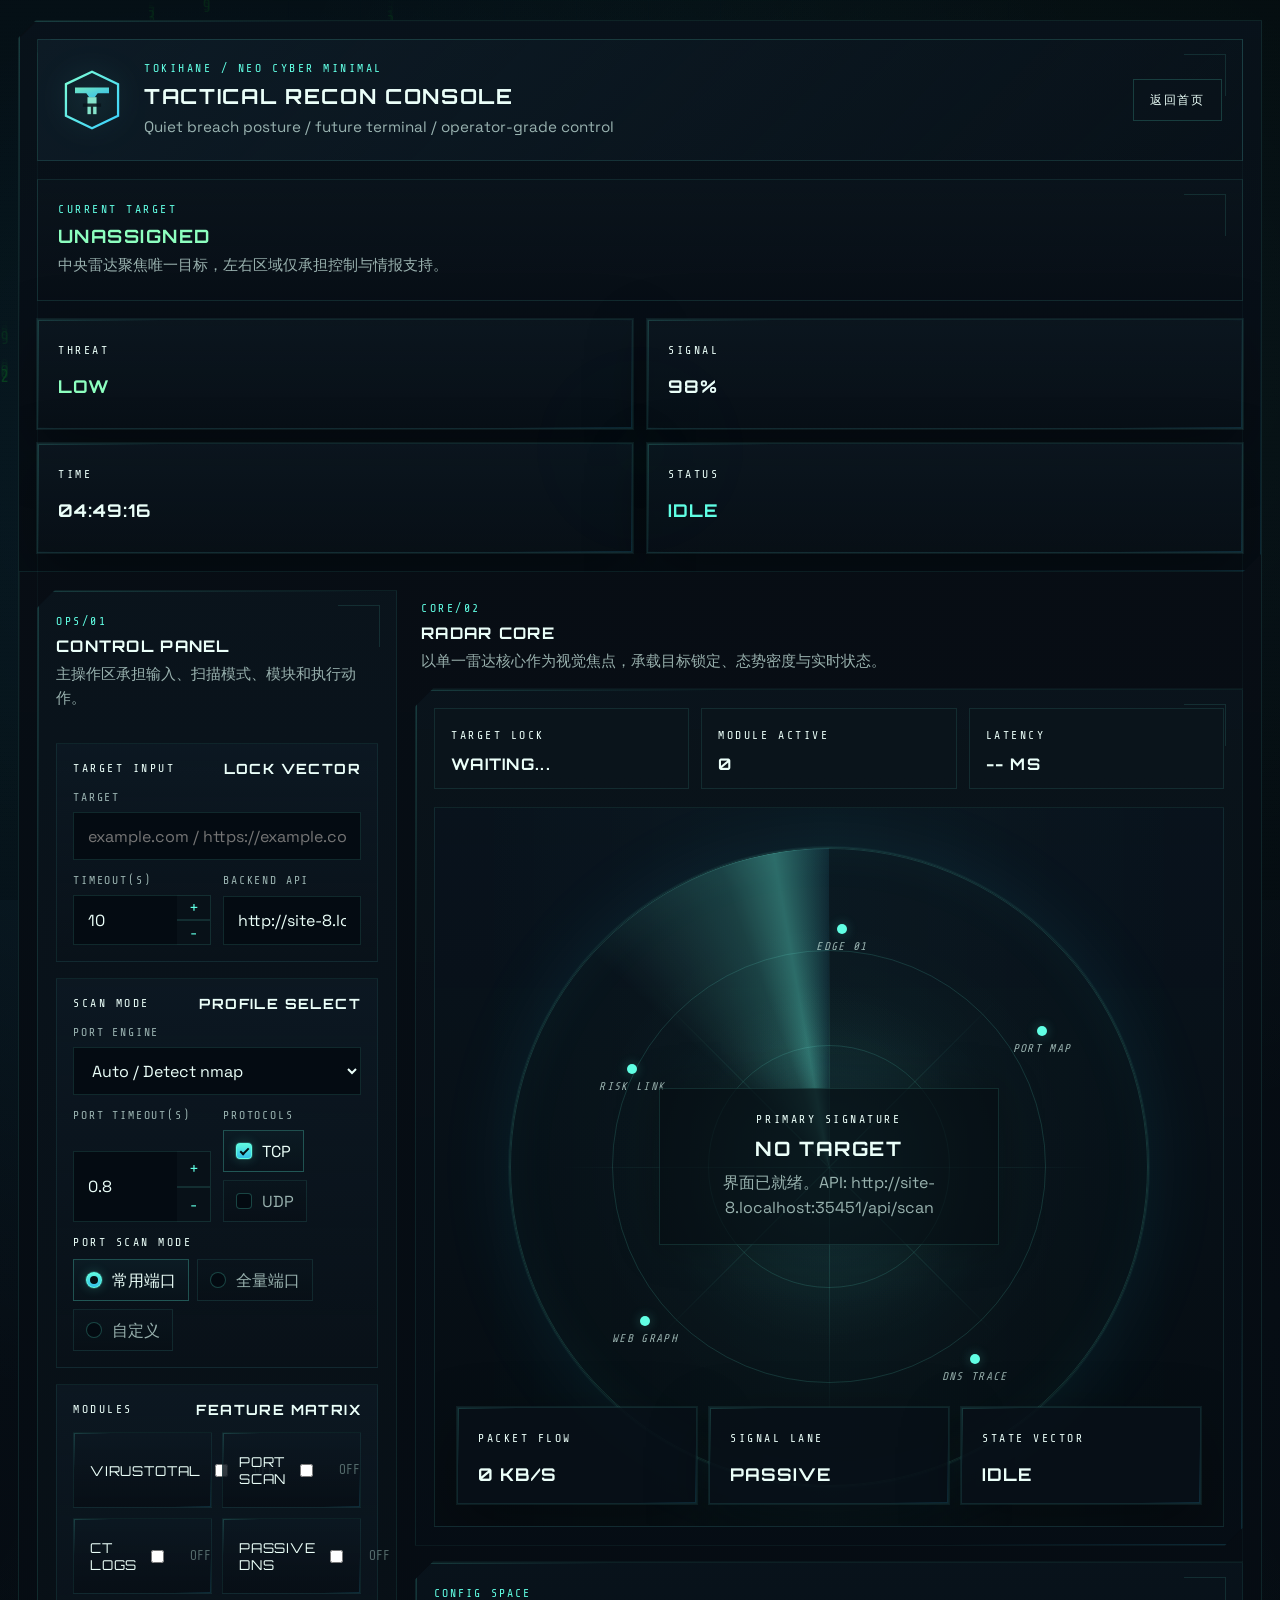
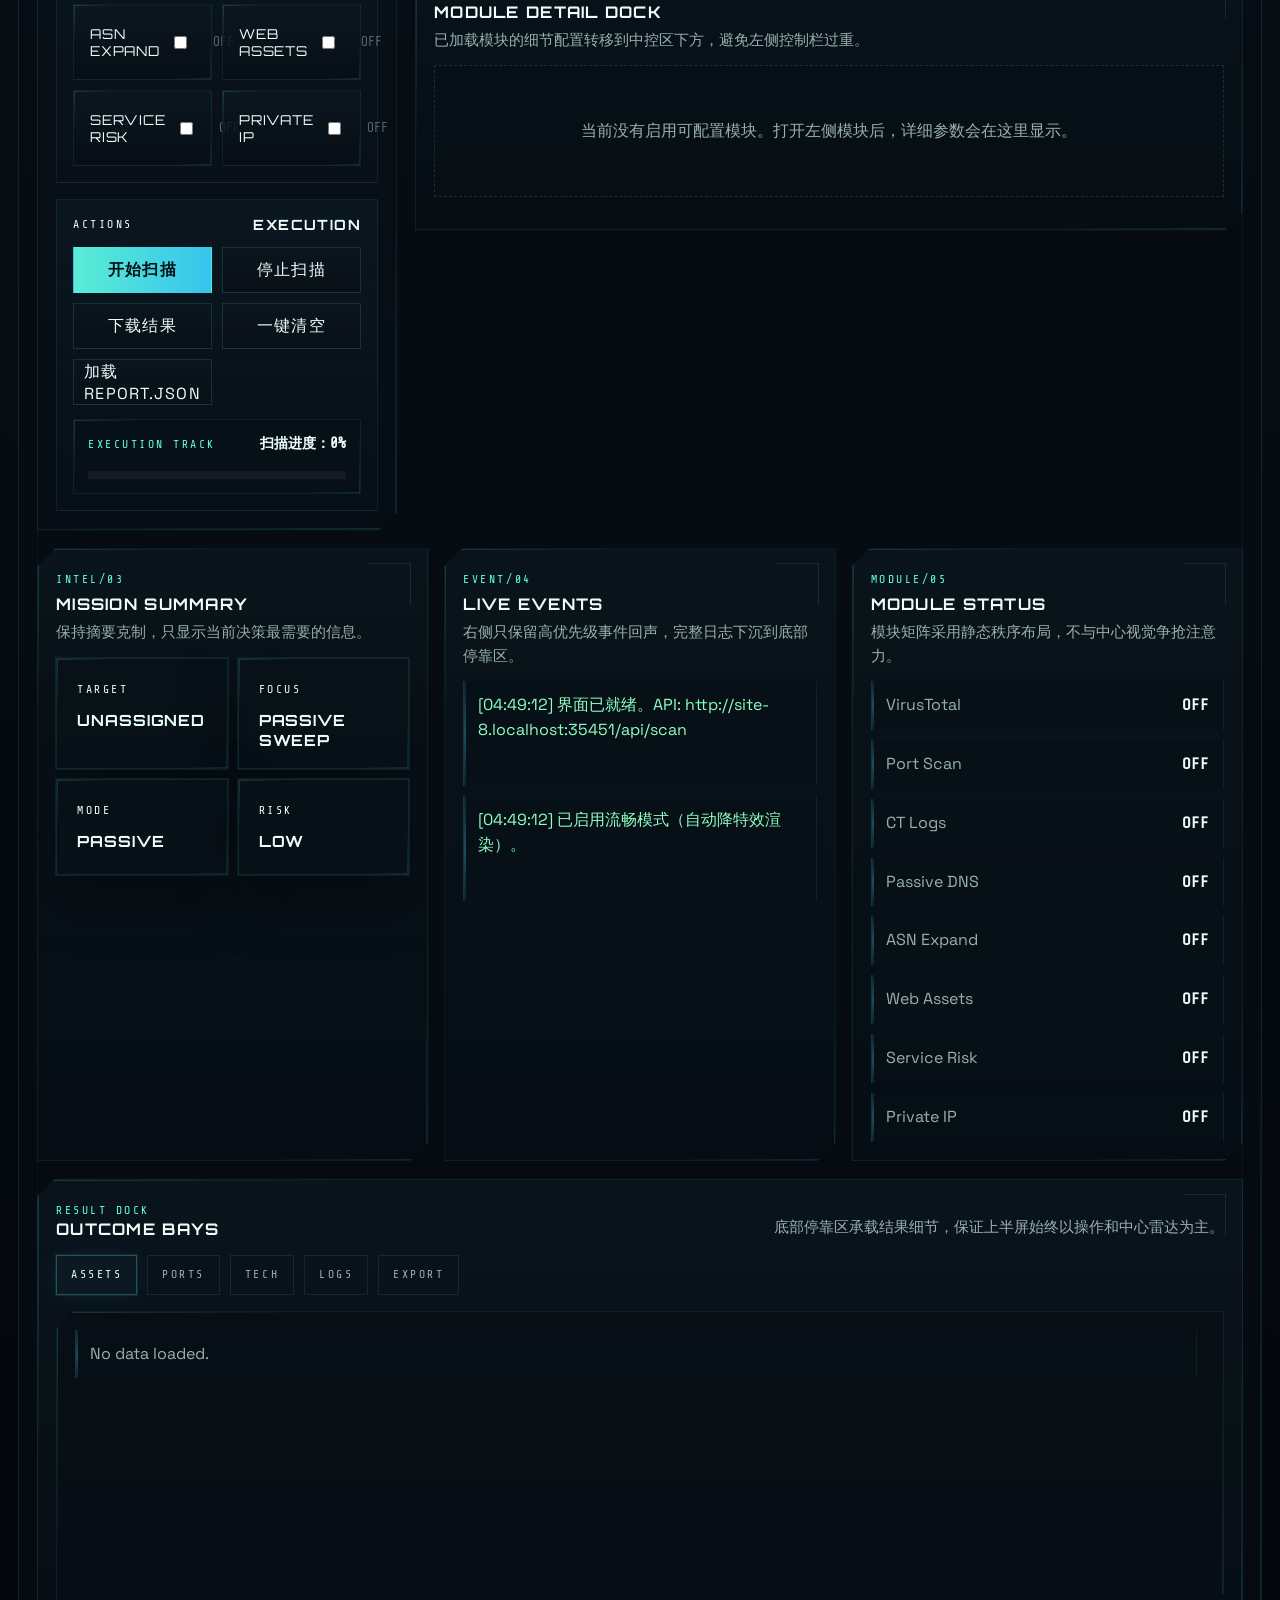
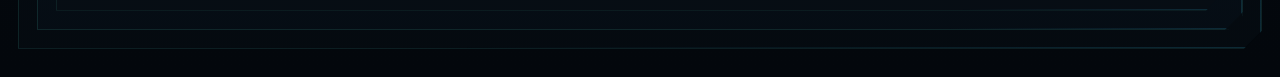
==== frontend/console.html @ 681a1b37 "123" ====
<!doctype html>
<html lang="zh-CN">
  <head>
    <meta charset="UTF-8" />
    <meta name="viewport" content="width=device-width, initial-scale=1.0" />
    <title>TOKIHANE // RECON CONSOLE</title>
    <link rel="preconnect" href="https://fonts.googleapis.com" />
    <link rel="preconnect" href="https://fonts.gstatic.com" crossorigin />
    <link
      href="https://fonts.googleapis.com/css2?family=Orbitron:wght@500;700;800&family=Share+Tech+Mono&family=Space+Grotesk:wght@400;500;700&display=swap"
      rel="stylesheet"
    />
    <link rel="stylesheet" href="./styles.css" />
    <link rel="stylesheet" href="./console-effects.css" />
  </head>
  <body>
    <canvas id="matrixRain" class="matrix-rain"></canvas>
    <div class="bg-grid" aria-hidden="true"></div>
    <div class="bg-noise" aria-hidden="true"></div>

    <main class="console-shell">
      <div class="console-frame">
        <header class="hud-top reveal">
          <div class="brand-block">
            <div class="logo-mark" aria-hidden="true">
              <svg viewBox="0 0 120 120" role="img">
                <defs>
                  <linearGradient id="logoNeonA" x1="0%" y1="0%" x2="100%" y2="100%">
                    <stop offset="0%" stop-color="#7fffd4" />
                    <stop offset="100%" stop-color="#39d0ff" />
                  </linearGradient>
                </defs>
                <path d="M14 32 60 10l46 22v56l-46 22-46-22Z" fill="none" stroke="url(#logoNeonA)" stroke-width="4" />
                <path d="M30 38h60v10H70l-5 7H55l-5-7H30z" fill="url(#logoNeonA)" opacity="0.9" />
                <path d="M52 55h16v30H52z" fill="#97ffe2" opacity="0.88" />
                <path d="M44 66h32v6H62v14h-4V72H44z" fill="#0a151d" opacity="0.88" />
              </svg>
            </div>

            <div class="brand-copy">
              <p class="eyebrow">TOKIHANE / NEO CYBER MINIMAL</p>
              <h1>Tactical Recon Console</h1>
              <p class="logo-sub">Quiet breach posture / future terminal / operator-grade control</p>
            </div>

            <a href="./" class="console-home-link">返回首页</a>
          </div>

          <div class="status-focus">
            <span class="eyebrow">CURRENT TARGET</span>
            <strong id="statusTarget">UNASSIGNED</strong>
            <p>中央雷达聚焦唯一目标，左右区域仅承担控制与情报支持。</p>
          </div>

          <div class="hud-cards">
            <article class="hud-card">
              <span>THREAT</span>
              <strong id="hudThreat">LOW</strong>
            </article>
            <article class="hud-card">
              <span>SIGNAL</span>
              <strong id="hudSignal">98%</strong>
            </article>
            <article class="hud-card">
              <span>TIME</span>
              <strong id="hudClock">--:--:--</strong>
            </article>
            <article class="hud-card hud-card--status">
              <span>STATUS</span>
              <strong id="hudTaskState">IDLE</strong>
            </article>
          </div>
        </header>

        <form id="scanForm" class="console-workspace reveal delay-1">
          <aside class="control-sidebar control-zone">
            <header class="zone-head">
              <span class="zone-code">OPS/01</span>
              <h2>Control Panel</h2>
              <p>主操作区承担输入、扫描模式、模块和执行动作。</p>
            </header>

            <section class="stack-section">
              <div class="section-head">
                <span>TARGET INPUT</span>
                <strong>LOCK VECTOR</strong>
              </div>

              <label class="input-block">
                <span>Target</span>
                <input id="target" type="text" placeholder="example.com / https://example.com / 1.1.1.1" required />
              </label>

              <div class="split-fields">
                <label class="input-block">
                  <span>Timeout(s)</span>
                  <div class="number-cyber-wrap">
                    <input id="timeout" type="number" min="1" step="1" value="10" />
                    <div class="number-cyber-stepper" aria-hidden="true">
                      <button class="number-step-btn up" type="button" data-target="timeout" data-dir="up">+</button>
                      <button class="number-step-btn down" type="button" data-target="timeout" data-dir="down">-</button>
                    </div>
                  </div>
                </label>

                <label class="input-block">
                  <span>Backend API</span>
                  <input id="apiUrl" type="text" placeholder="http://localhost:8000/api/scan" />
                </label>
              </div>
            </section>

            <section class="stack-section">
              <div class="section-head">
                <span>SCAN MODE</span>
                <strong>PROFILE SELECT</strong>
              </div>

              <label class="input-block">
                <span>Port Engine</span>
                <select id="portScanner">
                  <option value="auto" selected>Auto / Detect nmap</option>
                  <option value="nmap">Nmap</option>
                </select>
              </label>

              <div class="split-fields">
                <label class="input-block">
                  <span>Port Timeout(s)</span>
                  <div class="number-cyber-wrap">
                    <input id="portTimeout" type="number" min="0.1" step="0.1" value="0.8" />
                    <div class="number-cyber-stepper" aria-hidden="true">
                      <button class="number-step-btn up" type="button" data-target="portTimeout" data-dir="up">+</button>
                      <button class="number-step-btn down" type="button" data-target="portTimeout" data-dir="down">-</button>
                    </div>
                  </div>
                </label>

                <div class="mode-protocols">
                  <span>Protocols</span>
                  <div class="toggles toggles--compact">
                    <label class="toggle"><input id="tcpScan" type="checkbox" checked /> TCP</label>
                    <label class="toggle"><input id="udpScan" type="checkbox" /> UDP</label>
                  </div>
                </div>
              </div>

              <div class="scan-mode-group">
                <span class="scan-mode-title">Port Scan Mode</span>
                <div class="scan-mode-options">
                  <label class="toggle"><input type="radio" name="scanMode" value="common" checked /> 常用端口</label>
                  <label class="toggle"><input type="radio" name="scanMode" value="full" /> 全量端口</label>
                  <label class="toggle"><input type="radio" name="scanMode" value="custom" /> 自定义</label>
                </div>
              </div>

              <label id="customPortsWrap" class="input-block hidden">
                <span>Custom Ports</span>
                <input id="customPorts" type="text" placeholder="22,80,443,3306 或 1-1024" />
              </label>
            </section>

            <section class="stack-section">
              <div class="section-head">
                <span>MODULES</span>
                <strong>FEATURE MATRIX</strong>
              </div>

              <div class="module-grid">
                <div class="feature-block">
                  <label class="port-scan-master">
                    <span>VirusTotal</span>
                    <div class="port-scan-switch">
                      <input id="vtScan" type="checkbox" />
                      <span id="vtScanStateText">OFF</span>
                    </div>
                  </label>
                </div>

                <div class="feature-block">
                  <label class="port-scan-master">
                    <span>Port Scan</span>
                    <div class="port-scan-switch">
                      <input id="enablePortScan" type="checkbox" />
                      <span id="portScanStateText">OFF</span>
                    </div>
                  </label>
                </div>

                <div class="feature-block">
                  <label class="port-scan-master">
                    <span>CT Logs</span>
                    <div class="port-scan-switch">
                      <input id="ctScan" type="checkbox" />
                      <span id="ctScanStateText">OFF</span>
                    </div>
                  </label>
                </div>

                <div class="feature-block">
                  <label class="port-scan-master">
                    <span>Passive DNS</span>
                    <div class="port-scan-switch">
                      <input id="passiveDnsScan" type="checkbox" />
                      <span id="passiveDnsScanStateText">OFF</span>
                    </div>
                  </label>
                </div>

                <div class="feature-block">
                  <label class="port-scan-master">
                    <span>ASN Expand</span>
                    <div class="port-scan-switch">
                      <input id="asnScan" type="checkbox" />
                      <span id="asnScanStateText">OFF</span>
                    </div>
                  </label>
                </div>

                <div class="feature-block">
                  <label class="port-scan-master">
                    <span>Web Assets</span>
                    <div class="port-scan-switch">
                      <input id="webAssetScan" type="checkbox" />
                      <span id="webAssetScanStateText">OFF</span>
                    </div>
                  </label>
                </div>

                <div class="feature-block">
                  <label class="port-scan-master">
                    <span>Service Risk</span>
                    <div class="port-scan-switch">
                      <input id="serviceRiskScan" type="checkbox" />
                      <span id="serviceRiskScanStateText">OFF</span>
                    </div>
                  </label>
                </div>

                <div class="feature-block">
                  <label class="port-scan-master">
                    <span>Private IP</span>
                    <div class="port-scan-switch">
                      <input id="allowPrivateIp" type="checkbox" />
                      <span id="allowPrivateIpStateText">OFF</span>
                    </div>
                  </label>
                </div>
              </div>
            </section>

            <section class="stack-section stack-section--actions">
              <div class="section-head">
                <span>ACTIONS</span>
                <strong>EXECUTION</strong>
              </div>

              <div class="action-rack">
                <button type="submit" id="runBtn" class="glow-btn primary-action">开始扫描</button>
                <button type="button" id="stopBtn" class="glow-btn">停止扫描</button>
                <button type="button" id="downloadBtn" class="glow-btn">下载结果</button>
                <button type="button" id="clearBtn" class="glow-btn">一键清空</button>
                <label class="file-btn glow-btn">
                  加载 REPORT.JSON
                  <input id="reportFile" type="file" accept=".json,application/json" />
                </label>
              </div>

              <div class="progress-wrap">
                <div class="progress-meta">
                  <span class="eyebrow">EXECUTION TRACK</span>
                  <strong id="progressText">扫描进度：0%</strong>
                </div>
                <div class="progress-track">
                  <div id="progressBar" class="progress-bar"></div>
                </div>
              </div>
            </section>
          </aside>

          <section class="center-stage">
            <div class="center-stage__head">
              <span class="zone-code">CORE/02</span>
              <h2>Radar Core</h2>
              <p>以单一雷达核心作为视觉焦点，承载目标锁定、态势密度与实时状态。</p>
            </div>

            <section class="recon-core control-zone">
              <div class="core-ribbon">
                <div class="core-ribbon__cell">
                  <span>TARGET LOCK</span>
                  <strong id="hudTargetLock">WAITING...</strong>
                </div>
                <div class="core-ribbon__cell">
                  <span>MODULE ACTIVE</span>
                  <strong id="hudModuleActive">0</strong>
                </div>
                <div class="core-ribbon__cell">
                  <span>LATENCY</span>
                  <strong id="hudLatency">-- ms</strong>
                </div>
              </div>

              <div class="radar-stage">
                <div class="radar-backdrop" aria-hidden="true"></div>
                <div class="radar-grid-shell" aria-hidden="true">
                  <span class="radar-ring radar-ring--outer"></span>
                  <span class="radar-ring radar-ring--mid"></span>
                  <span class="radar-ring radar-ring--inner"></span>
                  <span class="radar-axis radar-axis--x"></span>
                  <span class="radar-axis radar-axis--y"></span>
                  <span class="radar-axis radar-axis--diag-a"></span>
                  <span class="radar-axis radar-axis--diag-b"></span>
                  <span class="radar-sweep"></span>
                  <canvas id="voidRainPanel" class="void-rain-canvas"></canvas>
                  <span class="radar-node radar-node--n1"><i></i><em>EDGE 01</em></span>
                  <span class="radar-node radar-node--n2"><i></i><em>PORT MAP</em></span>
                  <span class="radar-node radar-node--n3"><i></i><em>DNS TRACE</em></span>
                  <span class="radar-node radar-node--n4"><i></i><em>WEB GRAPH</em></span>
                  <span class="radar-node radar-node--n5"><i></i><em>RISK LINK</em></span>
                </div>

                <div class="radar-center">
                  <span class="radar-center__eyebrow">PRIMARY SIGNATURE</span>
                  <strong id="coreTargetEcho">NO TARGET</strong>
                  <p id="coreStatusLine">Recon core in standby. Awaiting operator input.</p>
                </div>

                <div class="radar-readouts">
                  <article class="metric-card">
                    <span>PACKET FLOW</span>
                    <strong id="hudPacketFlow">0 kb/s</strong>
                  </article>
                  <article class="metric-card">
                    <span>SIGNAL LANE</span>
                    <strong id="coreSignalLane">PASSIVE</strong>
                  </article>
                  <article class="metric-card">
                    <span>STATE VECTOR</span>
                    <strong id="coreStateVector">COLD</strong>
                  </article>
                </div>
              </div>
            </section>

            <section id="moduleConfigStage" class="module-config-stage module-config-stage--center">
              <header class="module-config-head">
                <span>CONFIG SPACE</span>
                <h2>Module Detail Dock</h2>
                <p>已加载模块的细节配置转移到中控区下方，避免左侧控制栏过重。</p>
              </header>

              <div id="moduleConfigEmpty" class="module-config-empty">当前没有启用可配置模块。打开左侧模块后，详细参数会在这里显示。</div>

              <div class="module-config-grid">
                <div id="vtOptions" class="port-options-panel is-closed">
                  <h3 class="module-config-title">VirusTotal 配置</h3>
                  <label class="input-block">
                    <span>VirusTotal API Key</span>
                    <input id="vtApiKey" type="password" placeholder="请输入你自己的 VT API Key" autocomplete="off" />
                  </label>
                </div>

                <div id="portScanOptions" class="port-options-panel is-closed">
                  <h3 class="module-config-title">端口扫描配置</h3>
                  <p class="config-note">扫描模式、协议和端口超时已在左侧主控区统一配置。</p>
                </div>

                <div id="asnOptions" class="port-options-panel is-closed">
                  <h3 class="module-config-title">ASN/C 段扩展配置</h3>
                  <div class="toggle-dock">
                    <div class="toggles">
                      <label class="toggle"><input id="asnExpandCSegment" type="checkbox" /> 扩展同 C 段</label>
                    </div>
                  </div>
                </div>

                <div id="webAssetOptions" class="port-options-panel is-closed">
                  <h3 class="module-config-title">Web 资产枚举配置</h3>
                  <div class="toggle-dock">
                    <div class="toggles">
                      <label class="toggle"><input id="webCrawler" type="checkbox" checked /> 爬虫抓链</label>
                      <label class="toggle"><input id="webJsExtract" type="checkbox" checked /> JS 接口提取</label>
                      <label class="toggle"><input id="webSensitivePathExtract" type="checkbox" checked /> 敏感路径提取</label>
                      <label class="toggle"><input id="webDirScan" type="checkbox" checked /> 目录/文件探测</label>
                      <label class="toggle"><input id="webDirUseFfuf" type="checkbox" /> 目录探测使用 ffuf</label>
                    </div>
                  </div>
                </div>

                <div id="serviceRiskOptions" class="port-options-panel is-closed">
                  <h3 class="module-config-title">服务风险关联配置</h3>
                  <div class="toggle-dock">
                    <div class="toggles">
                      <label class="toggle"><input id="cveLookup" type="checkbox" /> CPE/CVE 关联</label>
                      <label class="toggle"><input id="weakNmapChecks" type="checkbox" /> 弱配置检查</label>
                    </div>
                  </div>
                </div>

                <div id="networkOptions" class="port-options-panel is-closed">
                  <h3 class="module-config-title">内网扫描配置</h3>
                  <label class="input-block">
                    <span>CIDR Targets</span>
                    <input id="cidrTargets" type="text" placeholder="192.168.1.0/24,10.0.0.0/24" />
                  </label>
                </div>
              </div>
            </section>
          </section>

          <aside class="intel-sidebar">
            <section class="intel-panel control-zone">
              <header class="zone-head zone-head--compact">
                <span class="zone-code">INTEL/03</span>
                <h2>Mission Summary</h2>
                <p>保持摘要克制，只显示当前决策最需要的信息。</p>
              </header>

              <div id="missionBrief" class="summary-grid">
                <article class="summary-card">
                  <span>Target</span>
                  <strong id="missionTarget">UNASSIGNED</strong>
                </article>
                <article class="summary-card">
                  <span>Focus</span>
                  <strong id="missionFocus">Passive Sweep</strong>
                </article>
                <article class="summary-card">
                  <span>Mode</span>
                  <strong id="missionMode">COMMON</strong>
                </article>
                <article class="summary-card">
                  <span>Risk</span>
                  <strong id="missionRisk">LOW</strong>
                </article>
              </div>
            </section>

            <section class="intel-panel control-zone">
              <header class="zone-head zone-head--compact">
                <span class="zone-code">EVENT/04</span>
                <h2>Live Events</h2>
                <p>右侧只保留高优先级事件回声，完整日志下沉到底部停靠区。</p>
              </header>

              <div id="liveEvents" class="live-events">
                <div class="event-line event-line--muted">[standby] console ready. awaiting mission lock.</div>
              </div>
            </section>

            <section class="intel-panel control-zone">
              <header class="zone-head zone-head--compact">
                <span class="zone-code">MODULE/05</span>
                <h2>Module Status</h2>
                <p>模块矩阵采用静态秩序布局，不与中心视觉争抢注意力。</p>
              </header>

              <div id="moduleStatusList" class="module-status-list"></div>
            </section>
          </aside>
        </form>

        <section class="bottom-console reveal delay-2">
          <div class="dock-head">
            <div>
              <span class="eyebrow">RESULT DOCK</span>
              <h2>Outcome Bays</h2>
            </div>
            <p>底部停靠区承载结果细节，保证上半屏始终以操作和中心雷达为主。</p>
          </div>

          <div class="dock-tabs" role="tablist" aria-label="Result dock tabs">
            <button class="dock-tab is-active" type="button" data-tab="assets" role="tab" aria-selected="true">Assets</button>
            <button class="dock-tab" type="button" data-tab="ports" role="tab" aria-selected="false">Ports</button>
            <button class="dock-tab" type="button" data-tab="tech" role="tab" aria-selected="false">Tech</button>
            <button class="dock-tab" type="button" data-tab="logs" role="tab" aria-selected="false">Logs</button>
            <button class="dock-tab" type="button" data-tab="export" role="tab" aria-selected="false">Export</button>
          </div>

          <div class="dock-panels">
            <section class="dock-panel is-active" data-panel="assets" role="tabpanel">
              <div id="summary" class="summary">
                <div class="summary-item">No data loaded.</div>
              </div>
            </section>

            <section class="dock-panel" data-panel="ports" role="tabpanel" hidden>
              <div id="portsOutput" class="dock-list dock-list--ports">
                <div class="summary-item">Open port intelligence will appear here.</div>
              </div>
            </section>

            <section class="dock-panel" data-panel="tech" role="tabpanel" hidden>
              <div id="techOutput" class="dock-list">
                <div class="summary-item">Technology and service risk insights will appear here.</div>
              </div>
            </section>

            <section class="dock-panel" data-panel="logs" role="tabpanel" hidden>
              <div id="terminal" class="terminal"></div>
            </section>

            <section class="dock-panel" data-panel="export" role="tabpanel" hidden>
              <div class="export-panel">
                <div class="export-summary">
                  <article class="summary-card">
                    <span>Source</span>
                    <strong id="exportSource">NO REPORT</strong>
                  </article>
                  <article class="summary-card">
                    <span>Target</span>
                    <strong id="exportTarget">UNASSIGNED</strong>
                  </article>
                </div>
                <pre id="rawOutput" class="raw-output"></pre>
              </div>
            </section>
          </div>
        </section>
      </div>
    </main>

    <script src="./app.js" defer></script>
    <script src="./console-effects.js" defer></script>
  </body>
</html>
---- frontend/styles.css ----
:root {
  --bg-0: #04090f;
  --bg-1: #07131c;
  --bg-2: #0b1c27;
  --panel: rgba(7, 18, 26, 0.82);
  --panel-strong: rgba(9, 22, 31, 0.92);
  --panel-soft: rgba(8, 18, 24, 0.66);
  --line: rgba(91, 239, 218, 0.18);
  --line-strong: rgba(97, 255, 228, 0.34);
  --line-hot: rgba(57, 210, 255, 0.32);
  --glow-soft: 0 0 0 1px rgba(106, 239, 221, 0.08), 0 20px 60px rgba(0, 0, 0, 0.34);
  --glow-panel: 0 0 0 1px rgba(113, 242, 225, 0.1), 0 24px 60px rgba(2, 7, 12, 0.42);
  --text: #ebfff9;
  --text-soft: rgba(208, 239, 232, 0.72);
  --text-dim: rgba(162, 198, 193, 0.48);
  --cyan: #61ffe4;
  --cyan-hot: #39d2ff;
  --mint: #8dffbf;
  --alert: #ff7b97;
  --warn: #ffc26d;
  --ok: #8dffbf;
  --display: "Orbitron", sans-serif;
  --body: "Space Grotesk", sans-serif;
  --mono: "Share Tech Mono", monospace;
  --radius-lg: 26px;
  --radius-md: 18px;
  --radius-sm: 12px;
  --cut: 18px;
}

*,
*::before,
*::after {
  box-sizing: border-box;
}

html,
body {
  margin: 0;
  width: 100%;
  min-height: 100%;
  background-color: #03070c;
}

html {
  overflow-x: hidden;
}

body {
  font-family: var(--body);
  color: var(--text);
  background:
    radial-gradient(circle at 18% 14%, rgba(57, 210, 255, 0.12), transparent 32%),
    radial-gradient(circle at 82% 10%, rgba(97, 255, 228, 0.08), transparent 26%),
    radial-gradient(circle at 50% 58%, rgba(97, 255, 228, 0.04), transparent 38%),
    linear-gradient(180deg, #03070c 0%, #060d14 40%, #03070c 100%);
  background-color: #03070c;
  overflow-x: hidden;
  overflow-y: auto;
  -webkit-overflow-scrolling: touch;
}

body::before {
  content: "";
  position: fixed;
  inset: 0;
  pointer-events: none;
  background:
    linear-gradient(90deg, rgba(97, 255, 228, 0.04), transparent 18%, transparent 82%, rgba(57, 210, 255, 0.04)),
    radial-gradient(circle at center, transparent 36%, rgba(0, 0, 0, 0.38) 100%);
  z-index: -3;
}

a {
  color: inherit;
  text-decoration: none;
}

button,
input,
select,
textarea {
  font: inherit;
}

.matrix-rain,
.bg-grid,
.bg-noise {
  position: fixed;
  inset: 0;
  pointer-events: none;
}

.matrix-rain {
  z-index: 0;
  opacity: 0.16;
}

.bg-grid {
  z-index: 1;
  opacity: 0.42;
  background:
    linear-gradient(rgba(97, 255, 228, 0.05) 1px, transparent 1px),
    linear-gradient(90deg, rgba(57, 210, 255, 0.05) 1px, transparent 1px);
  background-size: 72px 72px;
  mask-image: radial-gradient(circle at center, rgba(0, 0, 0, 1), transparent 92%);
}

.bg-noise {
  z-index: 1;
  opacity: 0.06;
  background-image: repeating-linear-gradient(
    180deg,
    rgba(255, 255, 255, 0.04),
    rgba(255, 255, 255, 0.04) 1px,
    transparent 2px,
    transparent 4px
  );
}

.console-shell {
  position: relative;
  z-index: 2;
  width: min(1840px, calc(100vw - 36px));
  margin: 20px auto 28px;
}

.console-frame {
  position: relative;
  border: 1px solid rgba(97, 255, 228, 0.1);
  background:
    linear-gradient(180deg, rgba(8, 15, 22, 0.86), rgba(5, 10, 16, 0.94)),
    rgba(5, 12, 17, 0.92);
  box-shadow: 0 40px 100px rgba(0, 0, 0, 0.5);
  backdrop-filter: blur(18px);
  clip-path: polygon(var(--cut) 0, 100% 0, 100% calc(100% - var(--cut)), calc(100% - var(--cut)) 100%, 0 100%, 0 var(--cut));
}

.console-frame::before,
.control-zone::before,
.hud-top::before,
.bottom-console::before,
.module-config-stage::before,
.dock-panel::before,
.hud-card::before,
.metric-card::before,
.summary-card::before,
.feature-block::before,
.progress-wrap::before {
  content: "";
  position: absolute;
  inset: 0;
  pointer-events: none;
  border: 1px solid transparent;
  background:
    linear-gradient(135deg, rgba(97, 255, 228, 0.18), transparent 18%, transparent 82%, rgba(57, 210, 255, 0.16)) border-box;
  -webkit-mask: linear-gradient(#000 0 0) padding-box, linear-gradient(#000 0 0);
  -webkit-mask-composite: xor;
  mask-composite: exclude;
}

.hud-top,
.control-zone,
.module-config-stage,
.bottom-console,
.dock-panel {
  position: relative;
  clip-path: polygon(var(--cut) 0, 100% 0, 100% calc(100% - var(--cut)), calc(100% - var(--cut)) 100%, 0 100%, 0 var(--cut));
}

.hud-top {
  display: grid;
  grid-template-columns: minmax(420px, 1.35fr) minmax(280px, 0.82fr) minmax(360px, 1fr);
  gap: 18px;
  padding: 18px;
  background: linear-gradient(180deg, rgba(8, 18, 27, 0.88), rgba(6, 13, 20, 0.94));
  border-bottom: 1px solid rgba(97, 255, 228, 0.08);
}

.brand-block,
.status-focus,
.hud-cards,
.stack-section,
.module-config-head,
.module-config-grid,
.center-stage,
.intel-sidebar,
.dock-head,
.export-panel {
  position: relative;
  z-index: 1;
}

.brand-block {
  display: flex;
  align-items: center;
  gap: 18px;
  padding: 18px 20px;
  background: linear-gradient(135deg, rgba(15, 31, 43, 0.68), rgba(9, 19, 26, 0.2));
  border: 1px solid rgba(97, 255, 228, 0.12);
  min-height: 122px;
}

.brand-block::after,
.status-focus::after,
.control-zone::after,
.module-config-stage::after,
.bottom-console::after {
  content: "";
  position: absolute;
  top: 14px;
  right: 16px;
  width: 42px;
  height: 42px;
  border-top: 1px solid rgba(97, 255, 228, 0.16);
  border-right: 1px solid rgba(97, 255, 228, 0.16);
  opacity: 0.7;
}

.logo-mark {
  width: 68px;
  height: 68px;
  flex: 0 0 auto;
  filter: drop-shadow(0 0 16px rgba(97, 255, 228, 0.22));
}

.logo-mark svg {
  width: 100%;
  height: 100%;
}

.brand-copy {
  min-width: 0;
}

.eyebrow,
.section-head span,
.zone-code,
.hud-card span,
.summary-card span,
.progress-meta .eyebrow,
.dock-tab,
.module-config-title,
.scan-mode-title,
.radar-center__eyebrow,
.core-ribbon__cell span,
.metric-card span {
  font-family: var(--mono);
  font-size: 0.72rem;
  letter-spacing: 0.22em;
  text-transform: uppercase;
}

.brand-copy h1,
.zone-head h2,
.center-stage__head h2,
.dock-head h2,
.module-config-head h2 {
  margin: 0;
  font-family: var(--display);
  letter-spacing: 0.08em;
  text-transform: uppercase;
}

.brand-copy h1 {
  font-size: clamp(1.3rem, 1.55vw, 1.85rem);
}

.eyebrow {
  margin: 0 0 8px;
  color: var(--cyan);
}

.logo-sub,
.zone-head p,
.center-stage__head p,
.status-focus p,
.dock-head p,
.module-config-head p {
  margin: 6px 0 0;
  color: var(--text-soft);
  font-size: 0.95rem;
  line-height: 1.55;
}

.console-home-link {
  margin-left: auto;
  display: inline-flex;
  align-items: center;
  justify-content: center;
  padding: 0 16px;
  min-height: 42px;
  border: 1px solid rgba(97, 255, 228, 0.18);
  color: var(--text);
  background: rgba(10, 20, 28, 0.64);
  text-transform: uppercase;
  letter-spacing: 0.14em;
  font-size: 0.78rem;
  transition: border-color 0.2s ease, transform 0.2s ease, background 0.2s ease;
}

.console-home-link:hover {
  transform: translateY(-1px);
  border-color: rgba(97, 255, 228, 0.32);
  background: rgba(12, 26, 36, 0.84);
}

.status-focus {
  position: relative;
  padding: 18px 20px;
  background: linear-gradient(180deg, rgba(10, 20, 28, 0.82), rgba(8, 15, 22, 0.58));
  border: 1px solid rgba(97, 255, 228, 0.1);
  min-height: 122px;
  display: flex;
  flex-direction: column;
  justify-content: center;
}

.status-focus strong {
  font-family: var(--display);
  font-size: clamp(1.15rem, 1.3vw, 1.6rem);
  letter-spacing: 0.08em;
  text-transform: uppercase;
  color: var(--mint);
}

.hud-cards {
  display: grid;
  grid-template-columns: repeat(2, minmax(0, 1fr));
  gap: 14px;
}

.hud-card,
.metric-card,
.summary-card {
  position: relative;
  min-height: 110px;
  padding: 18px 20px;
  background: linear-gradient(180deg, rgba(11, 22, 31, 0.9), rgba(8, 16, 23, 0.72));
  border: 1px solid rgba(97, 255, 228, 0.1);
  box-shadow: var(--glow-soft);
}

.hud-card strong,
.metric-card strong,
.summary-card strong {
  display: block;
  margin-top: 16px;
  font-family: var(--display);
  font-size: clamp(1.1rem, 1.3vw, 1.5rem);
  letter-spacing: 0.06em;
  text-transform: uppercase;
}

.hud-card--status strong {
  color: var(--cyan);
}

.console-workspace {
  display: grid;
  grid-template-columns: minmax(340px, 380px) minmax(0, 1fr) minmax(300px, 340px);
  gap: 18px;
  padding: 18px;
  align-items: start;
}

.control-zone,
.module-config-stage,
.bottom-console {
  background:
    linear-gradient(180deg, rgba(10, 20, 28, 0.88), rgba(6, 13, 20, 0.92)),
    var(--panel);
  border: 1px solid rgba(97, 255, 228, 0.08);
  box-shadow: var(--glow-panel);
}

.control-zone {
  padding: 18px;
}

.zone-head {
  margin-bottom: 18px;
}

.zone-head h2,
.center-stage__head h2,
.dock-head h2,
.module-config-head h2 {
  font-size: clamp(1rem, 1.2vw, 1.25rem);
}

.zone-code {
  display: inline-flex;
  margin-bottom: 8px;
  color: var(--cyan);
}

.zone-head--compact {
  margin-bottom: 14px;
}

.control-sidebar {
  display: grid;
  gap: 16px;
  align-self: stretch;
}

.stack-section {
  display: grid;
  gap: 14px;
  padding: 16px;
  background: linear-gradient(180deg, rgba(13, 26, 37, 0.68), rgba(9, 17, 25, 0.4));
  border: 1px solid rgba(97, 255, 228, 0.08);
}

.stack-section--actions {
  margin-top: 0;
}

.section-head {
  display: flex;
  align-items: center;
  justify-content: space-between;
  gap: 12px;
}

.section-head strong {
  font-family: var(--display);
  font-size: 0.88rem;
  letter-spacing: 0.1em;
  text-transform: uppercase;
  color: var(--text);
}

.split-fields {
  display: grid;
  grid-template-columns: repeat(2, minmax(0, 1fr));
  gap: 12px;
}

.input-block,
.mode-protocols {
  display: grid;
  gap: 8px;
}

.input-block > span,
.mode-protocols > span {
  font-family: var(--mono);
  font-size: 0.72rem;
  letter-spacing: 0.16em;
  text-transform: uppercase;
  color: var(--text-soft);
}

.input-block input,
.input-block select,
.port-options-panel input,
.port-options-panel select {
  width: 100%;
  min-height: 48px;
  padding: 0 14px;
  border: 1px solid rgba(97, 255, 228, 0.12);
  background: rgba(4, 11, 17, 0.9);
  color: var(--text);
  outline: none;
  transition: border-color 0.2s ease, box-shadow 0.2s ease, background 0.2s ease;
}

.input-block input:focus,
.input-block select:focus,
.port-options-panel input:focus,
.port-options-panel select:focus {
  border-color: rgba(97, 255, 228, 0.34);
  box-shadow: 0 0 0 1px rgba(97, 255, 228, 0.16);
  background: rgba(6, 16, 24, 0.96);
}

.number-cyber-wrap {
  display: grid;
  grid-template-columns: minmax(0, 1fr) 34px;
}

.number-cyber-wrap input {
  border-right: none;
}

.number-cyber-stepper {
  display: grid;
  grid-template-rows: repeat(2, 1fr);
}

.number-step-btn {
  border: 1px solid rgba(97, 255, 228, 0.12);
  border-left: none;
  background: rgba(8, 17, 24, 0.9);
  color: var(--cyan);
  cursor: pointer;
}

.number-step-btn:hover {
  background: rgba(11, 24, 34, 0.98);
}

.scan-mode-group,
.toggles {
  display: grid;
  gap: 10px;
}

.scan-mode-options,
.toggles--compact {
  display: flex;
  flex-wrap: wrap;
  gap: 8px;
}

.toggle {
  display: inline-flex;
  align-items: center;
  gap: 10px;
  min-height: 42px;
  padding: 8px 12px;
  border: 1px solid rgba(97, 255, 228, 0.1);
  background: linear-gradient(180deg, rgba(10, 20, 28, 0.88), rgba(7, 15, 22, 0.82));
  color: var(--text-soft);
  line-height: 1.45;
  cursor: pointer;
  transition: border-color 0.2s ease, background 0.2s ease, transform 0.2s ease, color 0.2s ease;
}

.toggle:hover {
  transform: translateY(-1px);
  border-color: rgba(97, 255, 228, 0.2);
  color: var(--text);
}

.toggle input {
  appearance: none;
  -webkit-appearance: none;
  margin: 0;
  width: 16px;
  height: 16px;
  flex: 0 0 16px;
  border: 1px solid rgba(97, 255, 228, 0.24);
  background: rgba(4, 11, 17, 0.96);
  display: grid;
  place-items: center;
  position: relative;
  transition: border-color 0.2s ease, background 0.2s ease, box-shadow 0.2s ease, transform 0.2s ease;
}

.toggle input[type="checkbox"] {
  border-radius: 4px;
}

.toggle input[type="radio"] {
  border-radius: 50%;
}

.toggle input::before {
  content: "";
  width: 8px;
  height: 8px;
  transform: scale(0);
  transition: transform 0.18s ease;
}

.toggle input[type="checkbox"]::before {
  width: 9px;
  height: 5px;
  border: 2px solid #021014;
  border-top: 0;
  border-right: 0;
  transform: translateY(-1px) rotate(-45deg) scale(0);
  transform-origin: center;
}

.toggle input[type="radio"]::before {
  border-radius: 50%;
  background: #021014;
}

.toggle input:checked {
  border-color: rgba(97, 255, 228, 0.9);
  background: linear-gradient(180deg, rgba(97, 255, 228, 0.98), rgba(57, 210, 255, 0.9));
  box-shadow: 0 0 0 1px rgba(97, 255, 228, 0.18), 0 0 12px rgba(97, 255, 228, 0.22);
}

.toggle input:checked::before {
  transform: translateY(-1px) rotate(-45deg) scale(1);
}

.toggle input[type="radio"]:checked::before {
  transform: scale(1);
}

.toggle input:focus-visible {
  outline: none;
  box-shadow: 0 0 0 2px rgba(57, 210, 255, 0.18);
}

.toggle:has(input:checked) {
  border-color: rgba(97, 255, 228, 0.26);
  background: linear-gradient(180deg, rgba(11, 28, 36, 0.94), rgba(8, 18, 26, 0.9));
  color: var(--text);
}

.toggles {
  grid-template-columns: 1fr;
}

.toggle-dock {
  padding: 10px;
  background: rgba(7, 15, 22, 0.72);
  border: 1px solid rgba(97, 255, 228, 0.08);
}

.port-options-panel .toggles {
  display: grid;
  grid-template-columns: repeat(auto-fit, minmax(150px, 1fr));
  gap: 10px;
}

.port-options-panel .toggles .toggle {
  width: 100%;
  justify-content: flex-start;
}

.port-options-panel .toggle {
  min-height: 52px;
  padding: 10px 12px;
  background: linear-gradient(180deg, rgba(12, 24, 33, 0.9), rgba(8, 16, 24, 0.88));
}

.module-grid {
  display: grid;
  grid-template-columns: repeat(2, minmax(0, 1fr));
  gap: 10px;
}

.feature-block {
  position: relative;
  min-height: 76px;
  background: linear-gradient(180deg, rgba(12, 24, 34, 0.76), rgba(7, 14, 21, 0.9));
  border: 1px solid rgba(97, 255, 228, 0.08);
  transition: border-color 0.2s ease, background 0.2s ease, transform 0.2s ease;
}

.port-scan-master {
  display: flex;
  justify-content: space-between;
  align-items: center;
  min-height: 100%;
  padding: 14px 16px;
  gap: 10px;
  cursor: pointer;
}

.port-scan-master > span {
  font-family: var(--display);
  font-size: 0.85rem;
  letter-spacing: 0.06em;
  text-transform: uppercase;
}

.port-scan-switch {
  display: inline-flex;
  align-items: center;
  gap: 10px;
}

.port-scan-switch input {
  accent-color: var(--cyan);
}

.port-scan-switch span {
  min-width: 34px;
  font-family: var(--mono);
  font-size: 0.8rem;
  color: var(--text-dim);
  text-align: right;
}

.feature-block.is-active,
.port-scan-master.is-active {
  border-color: rgba(97, 255, 228, 0.26);
  background: linear-gradient(180deg, rgba(12, 30, 39, 0.88), rgba(8, 17, 24, 0.92));
}

.feature-block.is-active .port-scan-switch span {
  color: var(--mint);
}

.module-config-stage {
  position: relative;
  padding: 16px;
  display: grid;
  gap: 14px;
}

.module-config-stage--center {
  padding: 18px;
  background:
    linear-gradient(180deg, rgba(9, 19, 27, 0.92), rgba(6, 13, 20, 0.94)),
    var(--panel);
}

.module-config-head span {
  font-family: var(--mono);
  font-size: 0.72rem;
  letter-spacing: 0.18em;
  color: var(--cyan);
}

.module-config-empty {
  padding: 16px;
  background: rgba(7, 15, 22, 0.74);
  border: 1px dashed rgba(97, 255, 228, 0.14);
  color: var(--text-soft);
}

.module-config-grid {
  display: grid;
  gap: 12px;
}

.module-config-stage--center .module-config-grid {
  grid-template-columns: repeat(auto-fit, minmax(260px, 1fr));
  align-items: start;
}

.module-config-stage.is-active .module-config-empty {
  display: none;
}

.module-config-stage--center .module-config-empty {
  min-height: 132px;
  display: grid;
  align-content: center;
  text-align: center;
}

.port-options-panel {
  display: grid;
  gap: 12px;
  padding: 14px;
  background: rgba(9, 18, 26, 0.86);
  border: 1px solid rgba(97, 255, 228, 0.08);
}

.module-config-stage--center .port-options-panel {
  min-height: 100%;
}

.port-options-panel.is-closed {
  display: none;
}

.module-config-title {
  margin: 0;
  color: var(--mint);
}

.config-note {
  margin: 0;
  color: var(--text-soft);
  line-height: 1.55;
}

.action-rack {
  display: grid;
  grid-template-columns: repeat(2, minmax(0, 1fr));
  gap: 10px;
}

.glow-btn,
.file-btn {
  position: relative;
  display: inline-flex;
  justify-content: center;
  align-items: center;
  min-height: 46px;
  padding: 0 14px;
  border: 1px solid rgba(97, 255, 228, 0.14);
  background: linear-gradient(180deg, rgba(10, 21, 30, 0.96), rgba(8, 15, 22, 0.92));
  color: var(--text);
  letter-spacing: 0.08em;
  text-transform: uppercase;
  cursor: pointer;
  transition: transform 0.2s ease, border-color 0.2s ease, background 0.2s ease;
}

.glow-btn:hover,
.file-btn:hover {
  transform: translateY(-1px);
  border-color: rgba(97, 255, 228, 0.28);
  background: linear-gradient(180deg, rgba(12, 27, 38, 0.98), rgba(9, 18, 26, 0.96));
}

.primary-action {
  color: #041013;
  background: linear-gradient(90deg, rgba(97, 255, 228, 0.92), rgba(57, 210, 255, 0.92));
  border-color: transparent;
  font-weight: 700;
}

.primary-action:hover {
  color: #021014;
  background: linear-gradient(90deg, rgba(113, 255, 234, 1), rgba(79, 222, 255, 1));
}

.file-btn {
  overflow: hidden;
}

.file-btn input {
  position: absolute;
  inset: 0;
  opacity: 0;
  cursor: pointer;
}

.progress-wrap {
  position: relative;
  display: grid;
  gap: 12px;
  padding: 14px;
  background: rgba(8, 16, 23, 0.84);
  border: 1px solid rgba(97, 255, 228, 0.08);
}

.progress-meta {
  display: flex;
  align-items: baseline;
  justify-content: space-between;
  gap: 14px;
}

.progress-meta strong {
  font-family: var(--mono);
  font-size: 0.9rem;
  color: var(--text);
}

.progress-track {
  position: relative;
  height: 8px;
  overflow: hidden;
  background: rgba(255, 255, 255, 0.05);
}

.progress-bar {
  width: 0;
  height: 100%;
  background: linear-gradient(90deg, rgba(97, 255, 228, 0.85), rgba(57, 210, 255, 0.95));
  box-shadow: 0 0 18px rgba(97, 255, 228, 0.24);
  transition: width 0.28s ease;
}

.center-stage {
  display: grid;
  gap: 16px;
}

.center-stage__head {
  padding: 6px 6px 0;
}

.recon-core {
  padding: 18px;
}

.core-ribbon {
  display: grid;
  grid-template-columns: repeat(3, minmax(0, 1fr));
  gap: 12px;
  margin-bottom: 18px;
}

.core-ribbon__cell {
  padding: 14px 16px;
  background: rgba(10, 20, 28, 0.7);
  border: 1px solid rgba(97, 255, 228, 0.1);
}

.core-ribbon__cell strong {
  display: block;
  margin-top: 10px;
  font-family: var(--display);
  font-size: 1rem;
  letter-spacing: 0.08em;
  text-transform: uppercase;
}

.radar-stage {
  position: relative;
  min-height: 720px;
  display: grid;
  align-items: center;
  justify-items: center;
  overflow: hidden;
  background:
    radial-gradient(circle at center, rgba(97, 255, 228, 0.08), transparent 34%),
    linear-gradient(180deg, rgba(9, 19, 28, 0.98), rgba(6, 12, 18, 0.94));
  border: 1px solid rgba(97, 255, 228, 0.1);
}

.radar-backdrop {
  position: absolute;
  inset: 0;
  background:
    radial-gradient(circle at center, rgba(57, 210, 255, 0.08), transparent 28%),
    radial-gradient(circle at center, rgba(97, 255, 228, 0.06), transparent 46%),
    linear-gradient(90deg, transparent 0, rgba(97, 255, 228, 0.04) 50%, transparent 100%);
  opacity: 0.8;
}

.radar-grid-shell {
  position: relative;
  width: min(78vw, 640px);
  aspect-ratio: 1;
  max-width: 640px;
  border-radius: 50%;
  border: 1px solid rgba(97, 255, 228, 0.14);
  box-shadow:
    0 0 0 1px rgba(97, 255, 228, 0.05),
    0 0 80px rgba(57, 210, 255, 0.08),
    inset 0 0 60px rgba(97, 255, 228, 0.04);
  overflow: hidden;
}

.radar-ring,
.radar-axis,
.radar-sweep,
.void-rain-canvas {
  position: absolute;
  inset: 0;
}

.radar-ring {
  margin: auto;
  border-radius: 50%;
  border: 1px solid rgba(97, 255, 228, 0.14);
}

.radar-ring--outer {
  width: 100%;
  height: 100%;
}

.radar-ring--mid {
  width: 68%;
  height: 68%;
}

.radar-ring--inner {
  width: 38%;
  height: 38%;
}

.radar-axis::before {
  content: "";
  position: absolute;
  inset: 50% 8%;
  height: 1px;
  background: linear-gradient(90deg, transparent, rgba(97, 255, 228, 0.18), transparent);
}

.radar-axis--y::before {
  inset: 8% 50%;
  width: 1px;
  height: auto;
  background: linear-gradient(180deg, transparent, rgba(97, 255, 228, 0.18), transparent);
}

.radar-axis--diag-a::before,
.radar-axis--diag-b::before {
  inset: 50% 13%;
  transform-origin: center;
}

.radar-axis--diag-a::before {
  transform: rotate(45deg);
}

.radar-axis--diag-b::before {
  transform: rotate(-45deg);
}

.radar-sweep {
  border-radius: 50%;
  background: conic-gradient(
    from 0deg,
    rgba(97, 255, 228, 0) 0deg,
    rgba(97, 255, 228, 0) 312deg,
    rgba(97, 255, 228, 0.18) 340deg,
    rgba(97, 255, 228, 0.36) 350deg,
    rgba(57, 210, 255, 0.08) 360deg
  );
  mix-blend-mode: screen;
  animation: radarSpin 10s linear infinite;
}

.void-rain-canvas {
  opacity: 0.2;
}

.radar-node {
  position: absolute;
  display: inline-grid;
  gap: 6px;
  text-align: center;
  color: var(--text-soft);
  font-family: var(--mono);
  font-size: 0.7rem;
  letter-spacing: 0.12em;
}

.radar-node i {
  display: inline-block;
  width: 10px;
  height: 10px;
  margin: 0 auto;
  border-radius: 50%;
  background: var(--cyan);
  box-shadow: 0 0 12px rgba(97, 255, 228, 0.28);
}

.radar-node--n1 {
  top: 12%;
  left: 48%;
}

.radar-node--n2 {
  top: 28%;
  right: 12%;
}

.radar-node--n3 {
  bottom: 16%;
  right: 22%;
}

.radar-node--n4 {
  bottom: 22%;
  left: 16%;
}

.radar-node--n5 {
  top: 34%;
  left: 14%;
}

.radar-center {
  position: absolute;
  display: grid;
  justify-items: center;
  gap: 10px;
  text-align: center;
  width: min(56%, 340px);
  padding: 24px 28px;
  background: rgba(6, 14, 20, 0.74);
  border: 1px solid rgba(97, 255, 228, 0.12);
  box-shadow: 0 0 40px rgba(0, 0, 0, 0.28);
}

.radar-center strong {
  font-family: var(--display);
  font-size: clamp(1.15rem, 1.55vw, 1.75rem);
  letter-spacing: 0.08em;
  text-transform: uppercase;
}

.radar-center p {
  margin: 0;
  color: var(--text-soft);
  line-height: 1.55;
}

.radar-readouts {
  position: absolute;
  left: 22px;
  right: 22px;
  bottom: 22px;
  display: grid;
  grid-template-columns: repeat(3, minmax(0, 1fr));
  gap: 12px;
}

.metric-card {
  min-height: 96px;
  background: rgba(8, 16, 24, 0.86);
}

.intel-sidebar {
  display: grid;
  gap: 16px;
}

.intel-panel {
  padding: 18px;
}

.summary-grid {
  display: grid;
  grid-template-columns: repeat(2, minmax(0, 1fr));
  gap: 10px;
}

.summary-card {
  min-height: 96px;
  background: rgba(8, 17, 24, 0.8);
}

.summary-card strong {
  font-size: 0.96rem;
  margin-top: 12px;
}

.live-events,
.module-status-list,
.summary,
.dock-list,
.terminal,
.raw-output {
  display: grid;
  gap: 10px;
}

.live-events {
  min-height: 220px;
}

.event-line,
.summary-item,
.module-status,
.dock-row {
  position: relative;
  padding: 12px 14px;
  background: rgba(8, 16, 23, 0.84);
  border-left: 1px solid rgba(97, 255, 228, 0.16);
  border-right: 1px solid rgba(97, 255, 228, 0.08);
  color: var(--text-soft);
  line-height: 1.55;
}

.event-line::before,
.summary-item::before,
.module-status::before,
.dock-row::before {
  content: "";
  position: absolute;
  left: 0;
  top: 0;
  bottom: 0;
  width: 2px;
  background: linear-gradient(180deg, rgba(97, 255, 228, 0.08), rgba(57, 210, 255, 0.32), rgba(97, 255, 228, 0.08));
}

.event-line--muted {
  color: var(--text-dim);
}

.module-status {
  display: flex;
  align-items: center;
  justify-content: space-between;
  gap: 12px;
}

.module-status strong {
  font-family: var(--mono);
  color: var(--text);
}

.bottom-console {
  margin: 0 18px 18px;
  padding: 18px;
  display: grid;
  gap: 16px;
}

.dock-head {
  display: flex;
  align-items: end;
  justify-content: space-between;
  gap: 20px;
}

.dock-tabs {
  display: flex;
  gap: 10px;
  flex-wrap: wrap;
}

.dock-tab {
  min-height: 40px;
  padding: 0 14px;
  border: 1px solid rgba(97, 255, 228, 0.1);
  background: rgba(9, 18, 26, 0.74);
  color: var(--text-soft);
  cursor: pointer;
  transition: border-color 0.2s ease, color 0.2s ease, background 0.2s ease;
}

.dock-tab.is-active {
  color: var(--text);
  border-color: rgba(97, 255, 228, 0.26);
  background: rgba(12, 25, 34, 0.94);
}

.dock-panels {
  position: relative;
}

.dock-panel {
  position: relative;
  min-height: 300px;
  padding: 18px;
  background: rgba(7, 14, 21, 0.9);
  border: 1px solid rgba(97, 255, 228, 0.08);
}

.summary,
.dock-list,
.terminal {
  max-height: 420px;
  overflow: auto;
  padding-right: 8px;
}

.terminal,
.raw-output {
  font-family: var(--mono);
}

.terminal {
  min-height: 260px;
}

.terminal-line {
  padding: 10px 12px;
  background: rgba(5, 12, 18, 0.88);
  border-left: 2px solid rgba(97, 255, 228, 0.18);
  color: var(--text-soft);
}

.terminal-line--ok {
  border-left-color: rgba(141, 255, 191, 0.56);
}

.terminal-line--error {
  border-left-color: rgba(255, 123, 151, 0.56);
  color: #ffc5cf;
}

.raw-output {
  min-height: 260px;
  max-height: 420px;
  overflow: auto;
  margin: 0;
  padding: 16px;
  background: rgba(4, 10, 16, 0.92);
  border: 1px solid rgba(97, 255, 228, 0.08);
  color: #baf9e8;
  font-size: 0.86rem;
  line-height: 1.6;
  white-space: pre-wrap;
  word-break: break-word;
}

.export-summary {
  display: grid;
  grid-template-columns: repeat(2, minmax(0, 1fr));
  gap: 10px;
  margin-bottom: 14px;
}

.hidden {
  display: none !important;
}

.summary::-webkit-scrollbar,
.dock-list::-webkit-scrollbar,
.terminal::-webkit-scrollbar,
.raw-output::-webkit-scrollbar {
  width: 8px;
}

.summary::-webkit-scrollbar-thumb,
.dock-list::-webkit-scrollbar-thumb,
.terminal::-webkit-scrollbar-thumb,
.raw-output::-webkit-scrollbar-thumb {
  background: rgba(97, 255, 228, 0.18);
}

.status-online,
.is-online {
  color: var(--ok) !important;
}

.status-danger,
.is-danger {
  color: var(--alert) !important;
}

.value-ping {
  animation: valuePing 0.42s ease;
}

.reveal {
  opacity: 0;
  transform: translateY(14px);
}

.reveal.is-visible {
  opacity: 1;
  transform: none;
  transition: opacity 0.7s ease, transform 0.7s ease;
}

.delay-1 {
  transition-delay: 0.08s;
}

.delay-2 {
  transition-delay: 0.16s;
}

body.scan-active .radar-stage {
  box-shadow: 0 0 0 1px rgba(97, 255, 228, 0.08), inset 0 0 80px rgba(97, 255, 228, 0.05);
}

body.scan-active .radar-sweep {
  animation-duration: 4.8s;
}

body.scan-active .radar-center strong,
body.scan-active #hudPacketFlow,
body.scan-active #hudLatency,
body.scan-active #hudTaskState {
  color: var(--mint);
}

body.scan-active .primary-action {
  box-shadow: 0 0 24px rgba(97, 255, 228, 0.24);
}

body.scan-active .progress-bar {
  box-shadow: 0 0 22px rgba(97, 255, 228, 0.34);
}

body.scan-active .event-line:first-child::before {
  background: linear-gradient(180deg, rgba(141, 255, 191, 0.12), rgba(97, 255, 228, 0.42), rgba(57, 210, 255, 0.18));
}

body.scan-active .module-status strong[data-state="on"] {
  color: var(--mint);
}

@keyframes radarSpin {
  to {
    transform: rotate(360deg);
  }
}

@keyframes valuePing {
  0% {
    text-shadow: 0 0 0 rgba(97, 255, 228, 0);
  }
  35% {
    text-shadow: 0 0 16px rgba(97, 255, 228, 0.42);
  }
  100% {
    text-shadow: 0 0 0 rgba(97, 255, 228, 0);
  }
}

@media (max-width: 1500px) {
  .hud-top {
    grid-template-columns: 1fr;
  }

  .console-workspace {
    grid-template-columns: minmax(320px, 360px) minmax(0, 1fr);
  }

  .intel-sidebar {
    grid-column: 1 / -1;
    grid-template-columns: repeat(3, minmax(0, 1fr));
  }
}

@media (max-width: 1120px) {
  .console-shell {
    width: min(100vw, calc(100vw - 20px));
    margin: 10px auto 20px;
  }

  .console-workspace {
    grid-template-columns: 1fr;
  }

  .control-sidebar,
  .center-stage,
  .intel-sidebar {
    grid-column: auto;
  }

  .intel-sidebar {
    grid-template-columns: 1fr;
  }

  .radar-stage {
    min-height: 620px;
  }

  .split-fields,
  .module-grid,
  .summary-grid,
  .export-summary {
    grid-template-columns: 1fr;
  }

  .core-ribbon,
  .radar-readouts {
    grid-template-columns: 1fr;
  }

  .dock-head {
    flex-direction: column;
    align-items: start;
  }
}

@media (max-width: 720px) {
  .console-shell {
    width: calc(100vw - 12px);
  }

  .hud-top,
  .console-workspace,
  .bottom-console {
    padding: 12px;
  }

  .brand-block {
    flex-wrap: wrap;
  }

  .console-home-link {
    margin-left: 0;
  }

  .hud-cards,
  .action-rack {
    grid-template-columns: 1fr;
  }

  .radar-grid-shell {
    width: min(86vw, 460px);
  }

  .radar-stage {
    min-height: 560px;
  }

  .radar-center {
    width: min(72%, 300px);
    padding: 18px;
  }

  .dock-tab {
    flex: 1 1 calc(50% - 8px);
  }
}
---- frontend/console-effects.css ----
:root {
  --console-cursor-x: 50%;
  --console-cursor-y: 50%;
}

body::after {
  content: "";
  position: fixed;
  left: calc(var(--console-cursor-x) - 180px);
  top: calc(var(--console-cursor-y) - 180px);
  width: 360px;
  height: 360px;
  border-radius: 50%;
  pointer-events: none;
  z-index: 2;
  opacity: 0.18;
  background: radial-gradient(circle, rgba(97, 255, 228, 0.12), rgba(57, 210, 255, 0.06) 35%, rgba(97, 255, 228, 0) 70%);
  filter: blur(18px);
  transition: opacity 240ms ease;
}

body.is-pointer-idle::after {
  opacity: 0.08;
}

.console-sweep,
.console-flash {
  position: fixed;
  inset: 0;
  pointer-events: none;
  opacity: 0;
  z-index: 12;
}

.console-sweep {
  background: linear-gradient(
    180deg,
    rgba(255, 255, 255, 0) 0%,
    rgba(97, 255, 228, 0.04) 36%,
    rgba(97, 255, 228, 0.22) 49%,
    rgba(57, 210, 255, 0.08) 54%,
    rgba(255, 255, 255, 0) 100%
  );
  mix-blend-mode: screen;
  transform: translateY(-120%);
}

.console-flash {
  background:
    radial-gradient(circle at center, rgba(255, 255, 255, 0.16), transparent 36%),
    radial-gradient(circle at center, rgba(97, 255, 228, 0.1), transparent 60%);
}

.console-flash.is-alert {
  background:
    radial-gradient(circle at center, rgba(255, 255, 255, 0.12), transparent 30%),
    radial-gradient(circle at center, rgba(255, 123, 151, 0.12), transparent 62%);
}

body.console-sweep-active .console-sweep {
  animation: consoleGlobalSweep 900ms cubic-bezier(0.16, 0.84, 0.32, 1) forwards;
}

body.console-flash-active .console-flash {
  animation: consoleGlobalFlash 320ms ease-out forwards;
}

.console-frame::after {
  content: "";
  position: absolute;
  inset: 18px;
  pointer-events: none;
  border: 1px solid rgba(97, 255, 228, 0.04);
  clip-path: polygon(14px 0, 100% 0, 100% calc(100% - 14px), calc(100% - 14px) 100%, 0 100%, 0 14px);
}

.hud-card,
.metric-card,
.summary-card,
.feature-block,
.stack-section,
.module-config-stage,
.dock-panel,
.summary-item,
.event-line,
.module-status,
.terminal-line {
  transition: border-color 0.2s ease, transform 0.2s ease, box-shadow 0.2s ease, background 0.2s ease;
}

.hud-card:hover,
.metric-card:hover,
.summary-card:hover,
.feature-block:hover,
.summary-item:hover,
.event-line:hover,
.module-status:hover,
.terminal-line:hover {
  transform: translateY(-1px);
  border-color: rgba(97, 255, 228, 0.18);
}

.is-hud-active,
.feature-block.is-active,
.dock-tab.is-active {
  box-shadow: 0 0 0 1px rgba(97, 255, 228, 0.08), 0 0 24px rgba(57, 210, 255, 0.08);
}

.terminal-line.is-hot,
.summary-item.is-hot,
.event-line.is-hot {
  animation: edgePulse 0.56s ease;
}

@keyframes consoleGlobalSweep {
  0% {
    opacity: 0;
    transform: translateY(-120%);
  }
  24% {
    opacity: 1;
  }
  100% {
    opacity: 0;
    transform: translateY(120%);
  }
}

@keyframes consoleGlobalFlash {
  0% {
    opacity: 0;
  }
  30% {
    opacity: 1;
  }
  100% {
    opacity: 0;
  }
}

@keyframes edgePulse {
  0% {
    box-shadow: 0 0 0 rgba(97, 255, 228, 0);
  }
  50% {
    box-shadow: 0 0 18px rgba(97, 255, 228, 0.14);
  }
  100% {
    box-shadow: 0 0 0 rgba(97, 255, 228, 0);
  }
}
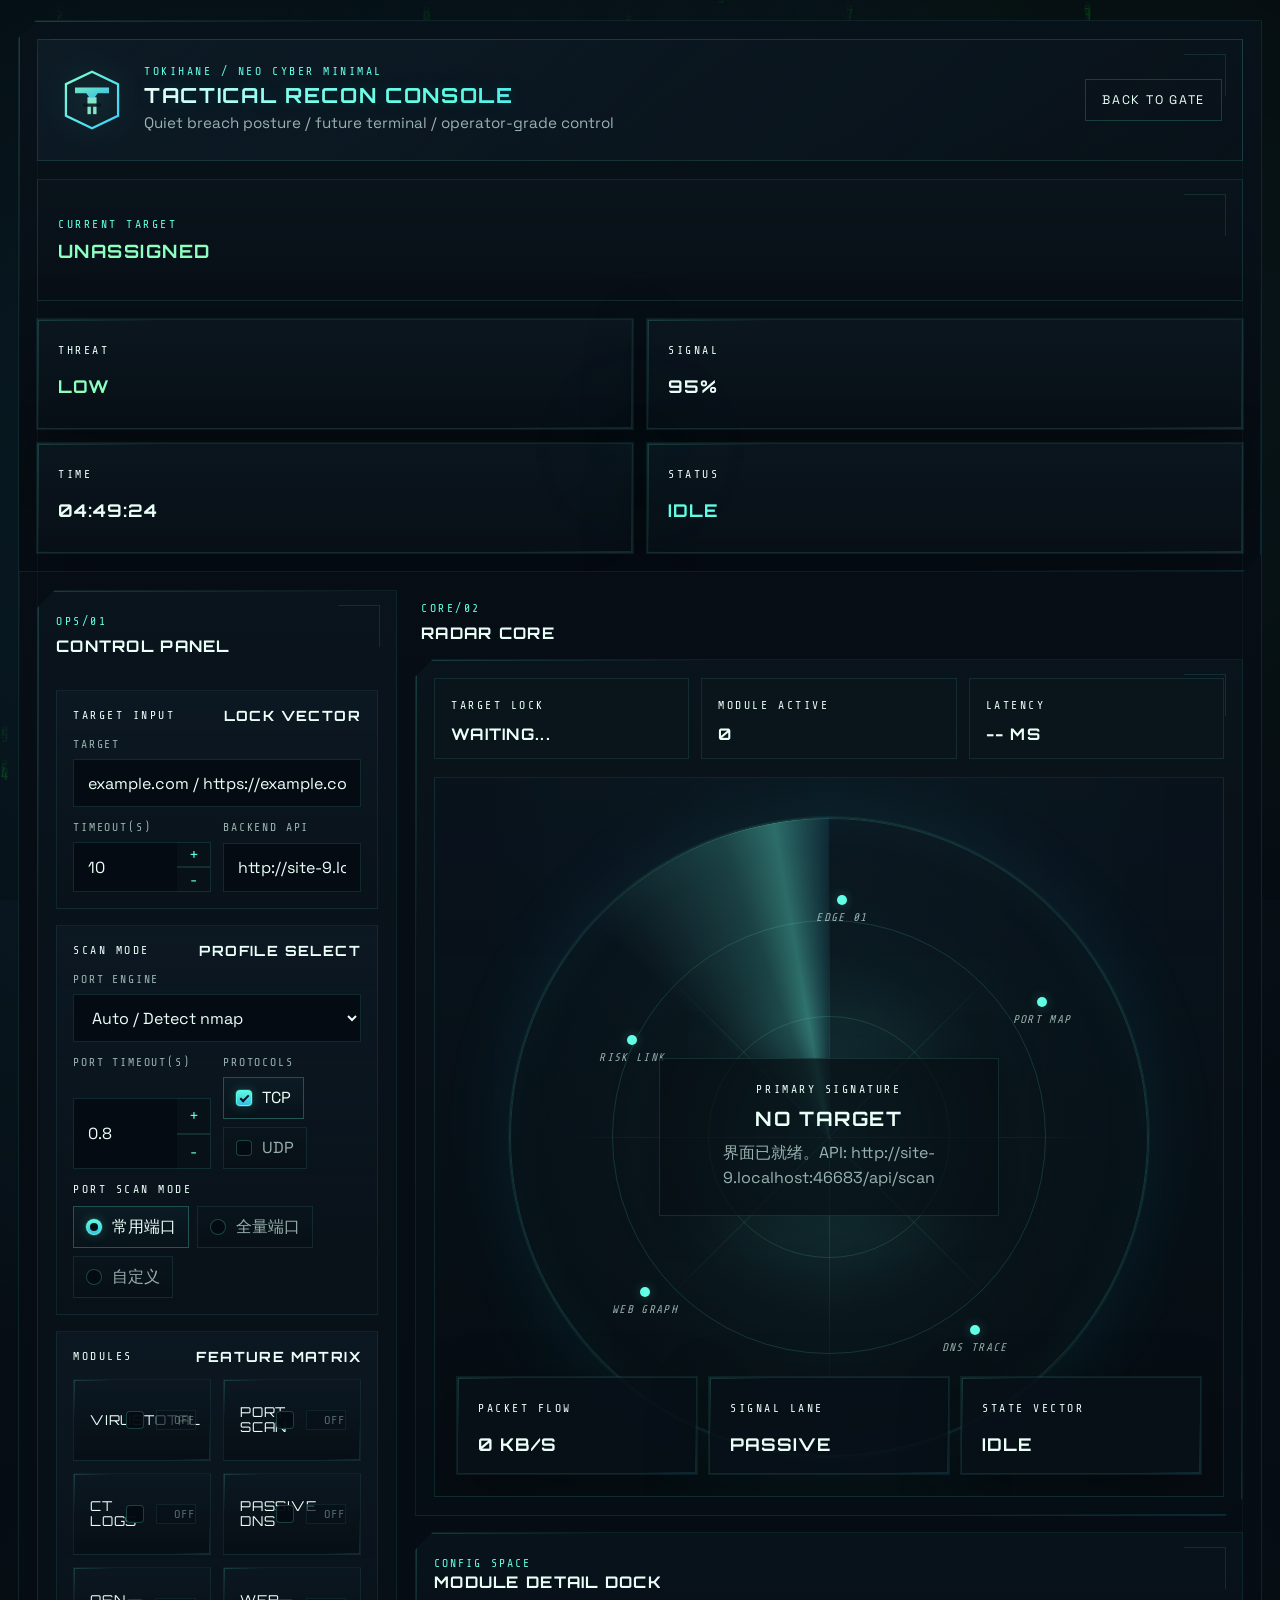
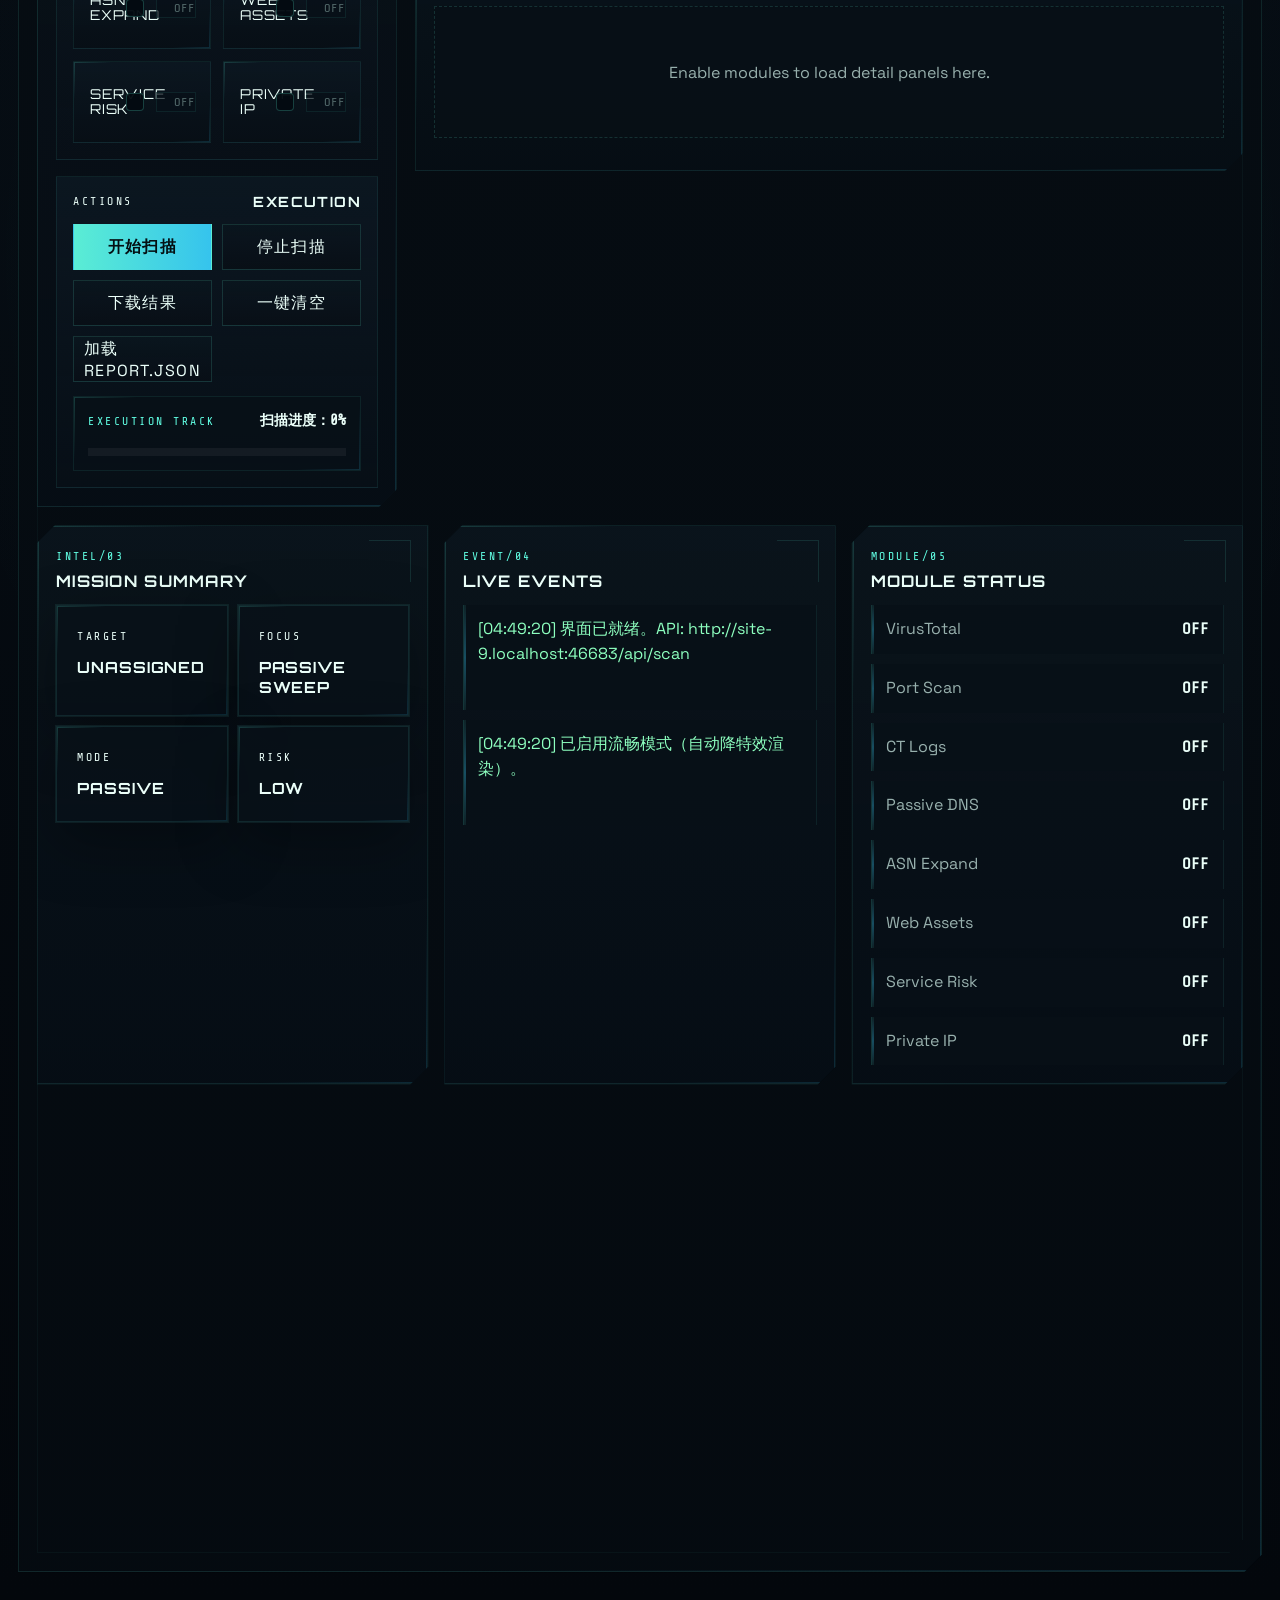
==== commit 6aff22c6: "123" ====
--- a/frontend/console.html
+++ b/frontend/console.html
@@ -43,13 +43,12 @@
               <p class="logo-sub">Quiet breach posture / future terminal / operator-grade control</p>
             </div>
 
-            <a href="./" class="console-home-link">返回首页</a>
+            <a href="./" class="console-home-link">Back to Gate</a>
           </div>
 
           <div class="status-focus">
             <span class="eyebrow">CURRENT TARGET</span>
             <strong id="statusTarget">UNASSIGNED</strong>
-            <p>中央雷达聚焦唯一目标，左右区域仅承担控制与情报支持。</p>
           </div>
 
           <div class="hud-cards">
@@ -77,7 +76,6 @@
             <header class="zone-head">
               <span class="zone-code">OPS/01</span>
               <h2>Control Panel</h2>
-              <p>主操作区承担输入、扫描模式、模块和执行动作。</p>
             </header>
 
             <section class="stack-section">
@@ -282,7 +280,6 @@
             <div class="center-stage__head">
               <span class="zone-code">CORE/02</span>
               <h2>Radar Core</h2>
-              <p>以单一雷达核心作为视觉焦点，承载目标锁定、态势密度与实时状态。</p>
             </div>
 
             <section class="recon-core control-zone">
@@ -347,10 +344,9 @@
               <header class="module-config-head">
                 <span>CONFIG SPACE</span>
                 <h2>Module Detail Dock</h2>
-                <p>已加载模块的细节配置转移到中控区下方，避免左侧控制栏过重。</p>
               </header>
 
-              <div id="moduleConfigEmpty" class="module-config-empty">当前没有启用可配置模块。打开左侧模块后，详细参数会在这里显示。</div>
+              <div id="moduleConfigEmpty" class="module-config-empty">Enable modules to load detail panels here.</div>
 
               <div class="module-config-grid">
                 <div id="vtOptions" class="port-options-panel is-closed">
@@ -363,7 +359,7 @@
 
                 <div id="portScanOptions" class="port-options-panel is-closed">
                   <h3 class="module-config-title">端口扫描配置</h3>
-                  <p class="config-note">扫描模式、协议和端口超时已在左侧主控区统一配置。</p>
+                  <p class="config-note">Scan mode, protocol, and timeout are configured in the left control panel.</p>
                 </div>
 
                 <div id="asnOptions" class="port-options-panel is-closed">
@@ -414,7 +410,6 @@
               <header class="zone-head zone-head--compact">
                 <span class="zone-code">INTEL/03</span>
                 <h2>Mission Summary</h2>
-                <p>保持摘要克制，只显示当前决策最需要的信息。</p>
               </header>
 
               <div id="missionBrief" class="summary-grid">
@@ -441,7 +436,6 @@
               <header class="zone-head zone-head--compact">
                 <span class="zone-code">EVENT/04</span>
                 <h2>Live Events</h2>
-                <p>右侧只保留高优先级事件回声，完整日志下沉到底部停靠区。</p>
               </header>
 
               <div id="liveEvents" class="live-events">
@@ -453,7 +447,6 @@
               <header class="zone-head zone-head--compact">
                 <span class="zone-code">MODULE/05</span>
                 <h2>Module Status</h2>
-                <p>模块矩阵采用静态秩序布局，不与中心视觉争抢注意力。</p>
               </header>
 
               <div id="moduleStatusList" class="module-status-list"></div>
@@ -467,7 +460,6 @@
               <span class="eyebrow">RESULT DOCK</span>
               <h2>Outcome Bays</h2>
             </div>
-            <p>底部停靠区承载结果细节，保证上半屏始终以操作和中心雷达为主。</p>
           </div>
 
           <div class="dock-tabs" role="tablist" aria-label="Result dock tabs">
--- a/frontend/styles.css
+++ b/frontend/styles.css
@@ -40,6 +40,7 @@
   width: 100%;
   min-height: 100%;
   background-color: #03070c;
+  color-scheme: dark;
 }
 
 html {
@@ -264,6 +265,16 @@
 
 .brand-copy h1 {
   font-size: clamp(1.3rem, 1.55vw, 1.85rem);
+  line-height: 0.92;
+  background: linear-gradient(98deg, #f5fffe 0%, #7ffff0 18%, #61ffe4 36%, #39d2ff 58%, #8fefff 82%, #f5fffe 100%);
+  background-size: 180% auto;
+  -webkit-background-clip: text;
+  background-clip: text;
+  color: transparent;
+  text-shadow:
+    0 0 18px rgba(97, 255, 228, 0.12),
+    0 0 30px rgba(57, 210, 255, 0.14);
+  animation: consoleTitleSpectrum 6.8s linear infinite, consoleTitlePulse 3.2s ease-in-out infinite;
 }
 
 .eyebrow {
@@ -463,8 +474,15 @@
   border: 1px solid rgba(97, 255, 228, 0.12);
   background: rgba(4, 11, 17, 0.9);
   color: var(--text);
+  -webkit-text-fill-color: var(--text);
+  caret-color: var(--cyan);
   outline: none;
   transition: border-color 0.2s ease, box-shadow 0.2s ease, background 0.2s ease;
+}
+
+.input-block input::placeholder,
+.port-options-panel input::placeholder {
+  color: rgba(180, 213, 209, 0.38);
 }
 
 .input-block input:focus,
@@ -474,6 +492,24 @@
   border-color: rgba(97, 255, 228, 0.34);
   box-shadow: 0 0 0 1px rgba(97, 255, 228, 0.16);
   background: rgba(6, 16, 24, 0.96);
+}
+
+.input-block input:-webkit-autofill,
+.input-block input:-webkit-autofill:hover,
+.input-block input:-webkit-autofill:focus,
+.port-options-panel input:-webkit-autofill,
+.port-options-panel input:-webkit-autofill:hover,
+.port-options-panel input:-webkit-autofill:focus {
+  -webkit-text-fill-color: var(--text);
+  caret-color: var(--cyan);
+  border: 1px solid rgba(97, 255, 228, 0.14);
+  -webkit-box-shadow:
+    0 0 0 1000px rgba(4, 11, 17, 0.96) inset,
+    0 0 0 1px rgba(97, 255, 228, 0.08);
+  box-shadow:
+    0 0 0 1000px rgba(4, 11, 17, 0.96) inset,
+    0 0 0 1px rgba(97, 255, 228, 0.08);
+  transition: background-color 9999s ease-in-out 0s;
 }
 
 .number-cyber-wrap {
@@ -611,14 +647,14 @@
 }
 
 .toggle-dock {
-  padding: 10px;
-  background: rgba(7, 15, 22, 0.72);
+  padding: 12px;
+  background: linear-gradient(180deg, rgba(8, 18, 25, 0.82), rgba(6, 13, 20, 0.76));
   border: 1px solid rgba(97, 255, 228, 0.08);
 }
 
 .port-options-panel .toggles {
   display: grid;
-  grid-template-columns: repeat(auto-fit, minmax(150px, 1fr));
+  grid-template-columns: repeat(auto-fit, minmax(180px, 1fr));
   gap: 10px;
 }
 
@@ -628,32 +664,32 @@
 }
 
 .port-options-panel .toggle {
-  min-height: 52px;
-  padding: 10px 12px;
+  min-height: 56px;
+  padding: 12px 14px;
   background: linear-gradient(180deg, rgba(12, 24, 33, 0.9), rgba(8, 16, 24, 0.88));
 }
 
 .module-grid {
   display: grid;
   grid-template-columns: repeat(2, minmax(0, 1fr));
-  gap: 10px;
+  gap: 12px;
 }
 
 .feature-block {
   position: relative;
-  min-height: 76px;
+  min-height: 82px;
   background: linear-gradient(180deg, rgba(12, 24, 34, 0.76), rgba(7, 14, 21, 0.9));
   border: 1px solid rgba(97, 255, 228, 0.08);
-  transition: border-color 0.2s ease, background 0.2s ease, transform 0.2s ease;
+  transition: border-color 0.2s ease, background 0.2s ease, transform 0.2s ease, box-shadow 0.2s ease;
 }
 
 .port-scan-master {
-  display: flex;
-  justify-content: space-between;
+  display: grid;
+  grid-template-columns: minmax(0, 1fr) auto;
   align-items: center;
   min-height: 100%;
-  padding: 14px 16px;
-  gap: 10px;
+  padding: 14px 14px 14px 16px;
+  gap: 12px;
   cursor: pointer;
 }
 
@@ -661,35 +697,86 @@
   font-family: var(--display);
   font-size: 0.85rem;
   letter-spacing: 0.06em;
+  line-height: 1.08;
   text-transform: uppercase;
 }
 
 .port-scan-switch {
-  display: inline-flex;
+  display: grid;
+  grid-template-columns: 18px auto;
   align-items: center;
   gap: 10px;
+  min-width: 70px;
+  justify-items: end;
 }
 
 .port-scan-switch input {
-  accent-color: var(--cyan);
+  appearance: none;
+  -webkit-appearance: none;
+  margin: 0;
+  width: 18px;
+  height: 18px;
+  border-radius: 4px;
+  border: 1px solid rgba(97, 255, 228, 0.22);
+  background: rgba(4, 11, 17, 0.96);
+  display: grid;
+  place-items: center;
+  transition: border-color 0.2s ease, background 0.2s ease, box-shadow 0.2s ease, transform 0.2s ease;
+}
+
+.port-scan-switch input::before {
+  content: "";
+  width: 9px;
+  height: 5px;
+  border: 2px solid #031016;
+  border-top: 0;
+  border-right: 0;
+  transform: translateY(-1px) rotate(-45deg) scale(0);
+  transform-origin: center;
+  transition: transform 0.18s ease;
+}
+
+.port-scan-switch input:checked {
+  border-color: rgba(97, 255, 228, 0.92);
+  background: linear-gradient(180deg, rgba(97, 255, 228, 0.98), rgba(57, 210, 255, 0.92));
+  box-shadow: 0 0 0 1px rgba(97, 255, 228, 0.14), 0 0 14px rgba(97, 255, 228, 0.18);
+}
+
+.port-scan-switch input:checked::before {
+  transform: translateY(-1px) rotate(-45deg) scale(1);
+}
+
+.port-scan-switch input:focus-visible {
+  outline: none;
+  box-shadow: 0 0 0 2px rgba(57, 210, 255, 0.16);
 }
 
 .port-scan-switch span {
-  min-width: 34px;
+  min-width: 40px;
+  padding: 2px 0;
   font-family: var(--mono);
-  font-size: 0.8rem;
+  font-size: 0.76rem;
   color: var(--text-dim);
   text-align: right;
-}
-
-.feature-block.is-active,
-.port-scan-master.is-active {
+  border: 1px solid rgba(97, 255, 228, 0.08);
+  background: rgba(8, 16, 24, 0.72);
+}
+
+.feature-block:hover {
+  border-color: rgba(97, 255, 228, 0.18);
+  transform: translateY(-1px);
+}
+
+.feature-block:has(input:checked) {
   border-color: rgba(97, 255, 228, 0.26);
   background: linear-gradient(180deg, rgba(12, 30, 39, 0.88), rgba(8, 17, 24, 0.92));
-}
-
-.feature-block.is-active .port-scan-switch span {
+  box-shadow: 0 14px 26px rgba(0, 0, 0, 0.22);
+}
+
+.feature-block:has(input:checked) .port-scan-switch span {
   color: var(--mint);
+  border-color: rgba(97, 255, 228, 0.18);
+  background: rgba(11, 24, 33, 0.94);
 }
 
 .module-config-stage {
@@ -730,6 +817,10 @@
   align-items: start;
 }
 
+#webAssetOptions {
+  grid-column: span 2;
+}
+
 .module-config-stage.is-active .module-config-empty {
   display: none;
 }
@@ -766,6 +857,14 @@
   margin: 0;
   color: var(--text-soft);
   line-height: 1.55;
+}
+
+.toggle-dock .toggle {
+  justify-content: flex-start;
+  align-items: center;
+  gap: 12px;
+  font-size: 0.98rem;
+  line-height: 1.45;
 }
 
 .action-rack {
@@ -1377,6 +1476,22 @@
   }
 }
 
+@keyframes consoleTitleSpectrum {
+  to {
+    background-position: 180% 50%;
+  }
+}
+
+@keyframes consoleTitlePulse {
+  0%,
+  100% {
+    filter: drop-shadow(0 0 0 rgba(97, 255, 228, 0)) drop-shadow(0 0 0 rgba(57, 210, 255, 0));
+  }
+  50% {
+    filter: drop-shadow(0 0 12px rgba(97, 255, 228, 0.16)) drop-shadow(0 0 18px rgba(57, 210, 255, 0.2));
+  }
+}
+
 @media (max-width: 1500px) {
   .hud-top {
     grid-template-columns: 1fr;
@@ -1423,6 +1538,10 @@
     grid-template-columns: 1fr;
   }
 
+  #webAssetOptions {
+    grid-column: auto;
+  }
+
   .core-ribbon,
   .radar-readouts {
     grid-template-columns: 1fr;
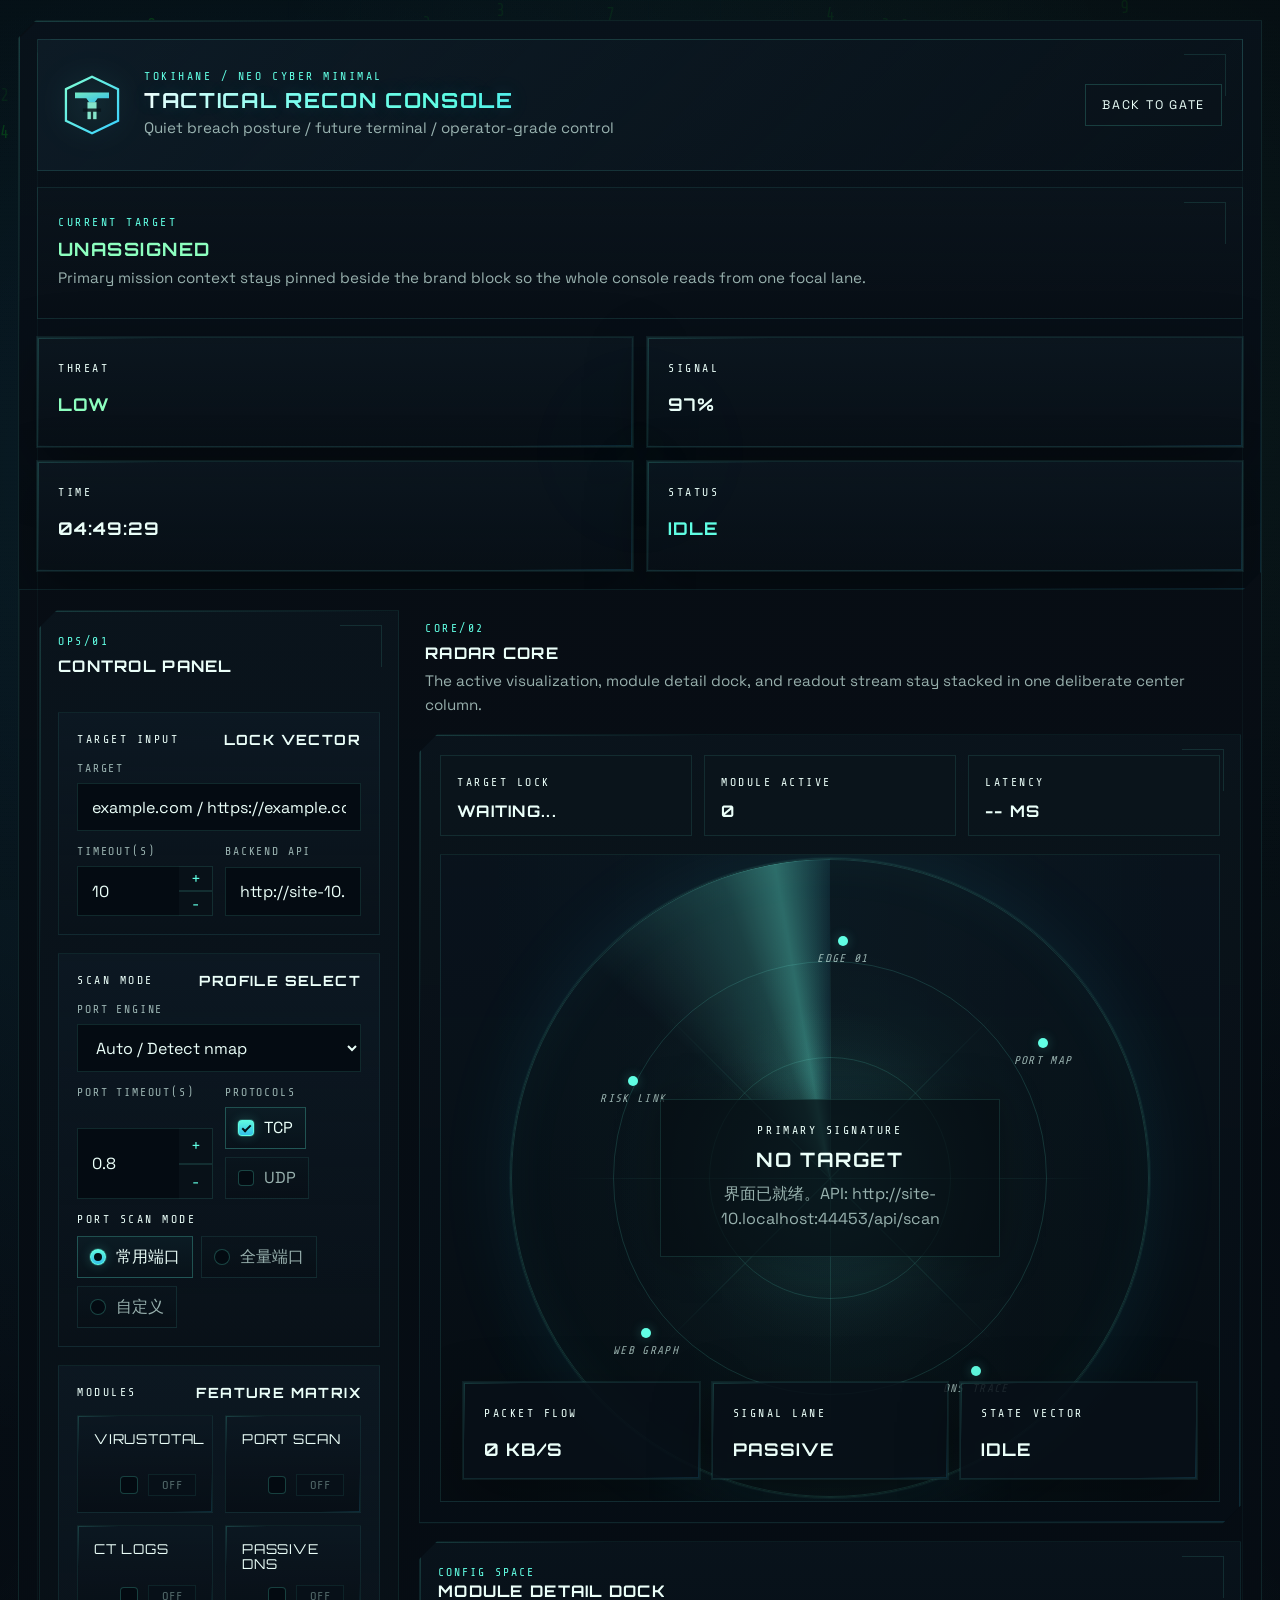
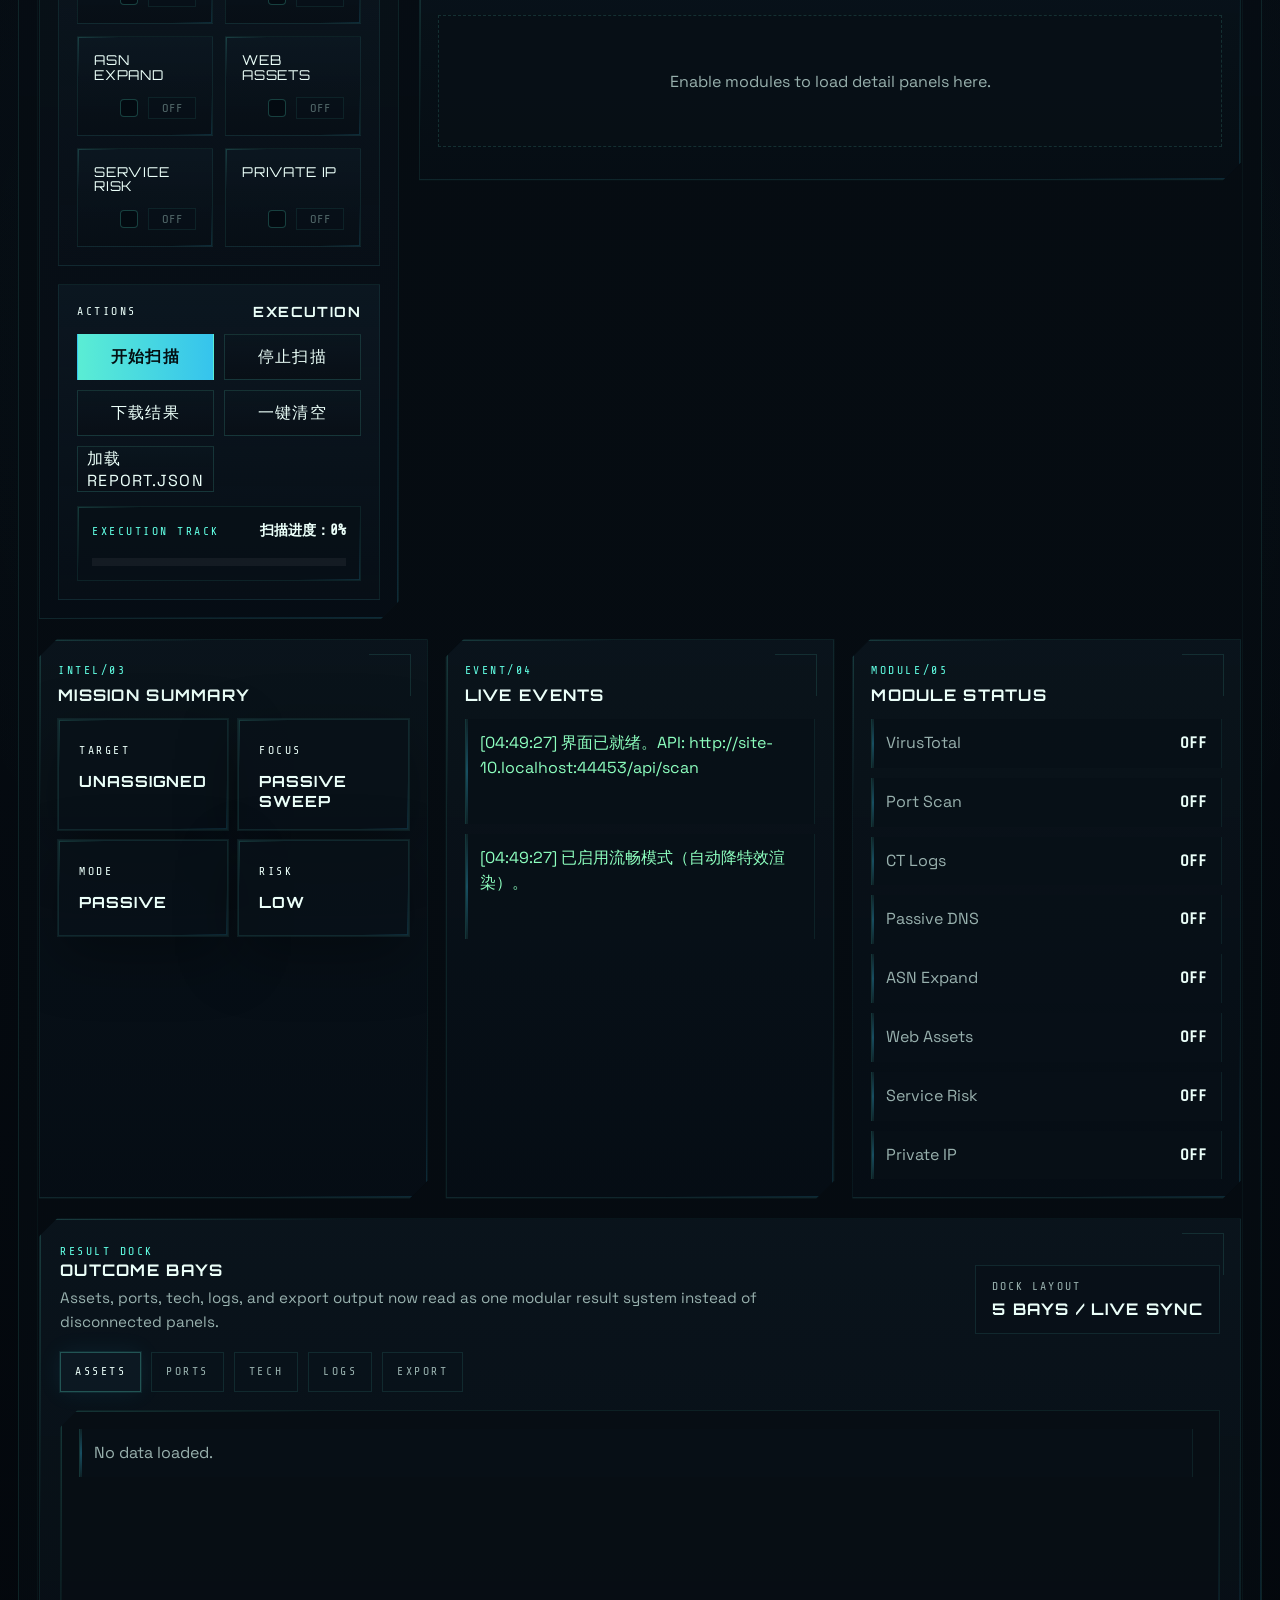
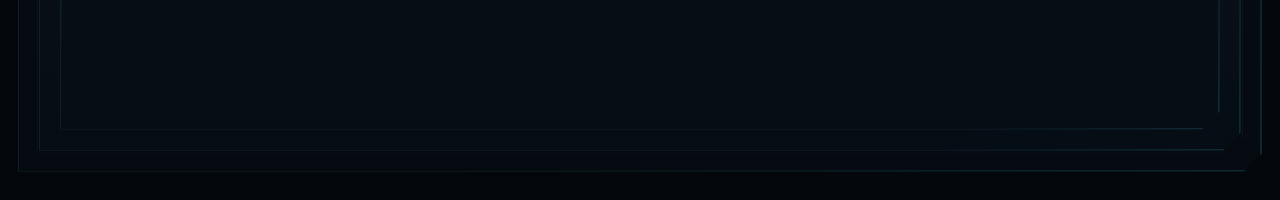
==== commit af2516e6: "1234" ====
--- a/frontend/console.html
+++ b/frontend/console.html
@@ -21,34 +21,37 @@
     <main class="console-shell">
       <div class="console-frame">
         <header class="hud-top reveal">
-          <div class="brand-block">
-            <div class="logo-mark" aria-hidden="true">
-              <svg viewBox="0 0 120 120" role="img">
-                <defs>
-                  <linearGradient id="logoNeonA" x1="0%" y1="0%" x2="100%" y2="100%">
-                    <stop offset="0%" stop-color="#7fffd4" />
-                    <stop offset="100%" stop-color="#39d0ff" />
-                  </linearGradient>
-                </defs>
-                <path d="M14 32 60 10l46 22v56l-46 22-46-22Z" fill="none" stroke="url(#logoNeonA)" stroke-width="4" />
-                <path d="M30 38h60v10H70l-5 7H55l-5-7H30z" fill="url(#logoNeonA)" opacity="0.9" />
-                <path d="M52 55h16v30H52z" fill="#97ffe2" opacity="0.88" />
-                <path d="M44 66h32v6H62v14h-4V72H44z" fill="#0a151d" opacity="0.88" />
-              </svg>
+          <div class="hud-top__lead">
+            <div class="brand-block">
+              <div class="logo-mark" aria-hidden="true">
+                <svg viewBox="0 0 120 120" role="img">
+                  <defs>
+                    <linearGradient id="logoNeonA" x1="0%" y1="0%" x2="100%" y2="100%">
+                      <stop offset="0%" stop-color="#7fffd4" />
+                      <stop offset="100%" stop-color="#39d0ff" />
+                    </linearGradient>
+                  </defs>
+                  <path d="M14 32 60 10l46 22v56l-46 22-46-22Z" fill="none" stroke="url(#logoNeonA)" stroke-width="4" />
+                  <path d="M30 38h60v10H70l-5 7H55l-5-7H30z" fill="url(#logoNeonA)" opacity="0.9" />
+                  <path d="M52 55h16v30H52z" fill="#97ffe2" opacity="0.88" />
+                  <path d="M44 66h32v6H62v14h-4V72H44z" fill="#0a151d" opacity="0.88" />
+                </svg>
+              </div>
+
+              <div class="brand-copy">
+                <p class="eyebrow">TOKIHANE / NEO CYBER MINIMAL</p>
+                <h1>Tactical Recon Console</h1>
+                <p class="logo-sub">Quiet breach posture / future terminal / operator-grade control</p>
+              </div>
+
+              <a href="./" class="console-home-link">Back to Gate</a>
             </div>
 
-            <div class="brand-copy">
-              <p class="eyebrow">TOKIHANE / NEO CYBER MINIMAL</p>
-              <h1>Tactical Recon Console</h1>
-              <p class="logo-sub">Quiet breach posture / future terminal / operator-grade control</p>
+            <div class="status-focus">
+              <span class="eyebrow">CURRENT TARGET</span>
+              <strong id="statusTarget">UNASSIGNED</strong>
+              <p>Primary mission context stays pinned beside the brand block so the whole console reads from one focal lane.</p>
             </div>
-
-            <a href="./" class="console-home-link">Back to Gate</a>
-          </div>
-
-          <div class="status-focus">
-            <span class="eyebrow">CURRENT TARGET</span>
-            <strong id="statusTarget">UNASSIGNED</strong>
           </div>
 
           <div class="hud-cards">
@@ -280,6 +283,7 @@
             <div class="center-stage__head">
               <span class="zone-code">CORE/02</span>
               <h2>Radar Core</h2>
+              <p>The active visualization, module detail dock, and readout stream stay stacked in one deliberate center column.</p>
             </div>
 
             <section class="recon-core control-zone">
@@ -456,9 +460,15 @@
 
         <section class="bottom-console reveal delay-2">
           <div class="dock-head">
-            <div>
+            <div class="dock-head__copy">
               <span class="eyebrow">RESULT DOCK</span>
               <h2>Outcome Bays</h2>
+              <p>Assets, ports, tech, logs, and export output now read as one modular result system instead of disconnected panels.</p>
+            </div>
+
+            <div class="dock-head__meta">
+              <span>Dock Layout</span>
+              <strong>5 Bays / Live Sync</strong>
             </div>
           </div>
 
--- a/frontend/styles.css
+++ b/frontend/styles.css
@@ -171,7 +171,7 @@
 
 .hud-top {
   display: grid;
-  grid-template-columns: minmax(420px, 1.35fr) minmax(280px, 0.82fr) minmax(360px, 1fr);
+  grid-template-columns: minmax(0, 1.24fr) minmax(420px, 0.96fr);
   gap: 18px;
   padding: 18px;
   background: linear-gradient(180deg, rgba(8, 18, 27, 0.88), rgba(6, 13, 20, 0.94));
@@ -179,6 +179,7 @@
 }
 
 .brand-block,
+.hud-top__lead,
 .status-focus,
 .hud-cards,
 .stack-section,
@@ -199,7 +200,14 @@
   padding: 18px 20px;
   background: linear-gradient(135deg, rgba(15, 31, 43, 0.68), rgba(9, 19, 26, 0.2));
   border: 1px solid rgba(97, 255, 228, 0.12);
-  min-height: 122px;
+  min-height: 132px;
+}
+
+.hud-top__lead {
+  display: grid;
+  grid-template-columns: minmax(0, 1.45fr) minmax(280px, 0.82fr);
+  gap: 16px;
+  align-items: stretch;
 }
 
 .brand-block::after,
@@ -321,7 +329,7 @@
   padding: 18px 20px;
   background: linear-gradient(180deg, rgba(10, 20, 28, 0.82), rgba(8, 15, 22, 0.58));
   border: 1px solid rgba(97, 255, 228, 0.1);
-  min-height: 122px;
+  min-height: 132px;
   display: flex;
   flex-direction: column;
   justify-content: center;
@@ -339,6 +347,7 @@
   display: grid;
   grid-template-columns: repeat(2, minmax(0, 1fr));
   gap: 14px;
+  align-content: stretch;
 }
 
 .hud-card,
@@ -369,9 +378,9 @@
 
 .console-workspace {
   display: grid;
-  grid-template-columns: minmax(340px, 380px) minmax(0, 1fr) minmax(300px, 340px);
-  gap: 18px;
-  padding: 18px;
+  grid-template-columns: minmax(320px, 0.96fr) minmax(0, 1.36fr) minmax(280px, 0.84fr);
+  gap: 20px;
+  padding: 20px;
   align-items: start;
 }
 
@@ -412,14 +421,14 @@
 
 .control-sidebar {
   display: grid;
-  gap: 16px;
+  gap: 18px;
   align-self: stretch;
 }
 
 .stack-section {
   display: grid;
   gap: 14px;
-  padding: 16px;
+  padding: 18px;
   background: linear-gradient(180deg, rgba(13, 26, 37, 0.68), rgba(9, 17, 25, 0.4));
   border: 1px solid rgba(97, 255, 228, 0.08);
 }
@@ -677,7 +686,7 @@
 
 .feature-block {
   position: relative;
-  min-height: 82px;
+  min-height: 98px;
   background: linear-gradient(180deg, rgba(12, 24, 34, 0.76), rgba(7, 14, 21, 0.9));
   border: 1px solid rgba(97, 255, 228, 0.08);
   transition: border-color 0.2s ease, background 0.2s ease, transform 0.2s ease, box-shadow 0.2s ease;
@@ -685,28 +694,35 @@
 
 .port-scan-master {
   display: grid;
-  grid-template-columns: minmax(0, 1fr) auto;
-  align-items: center;
+  grid-template-columns: minmax(0, 1fr);
+  grid-template-areas:
+    "name"
+    "status";
+  align-content: space-between;
   min-height: 100%;
-  padding: 14px 14px 14px 16px;
-  gap: 12px;
+  padding: 16px;
+  gap: 14px;
   cursor: pointer;
 }
 
 .port-scan-master > span {
+  grid-area: name;
   font-family: var(--display);
   font-size: 0.85rem;
   letter-spacing: 0.06em;
   line-height: 1.08;
   text-transform: uppercase;
+  max-width: 100%;
 }
 
 .port-scan-switch {
+  grid-area: status;
   display: grid;
   grid-template-columns: 18px auto;
   align-items: center;
   gap: 10px;
   min-width: 70px;
+  justify-self: end;
   justify-items: end;
 }
 
@@ -752,12 +768,12 @@
 }
 
 .port-scan-switch span {
-  min-width: 40px;
-  padding: 2px 0;
+  min-width: 48px;
+  padding: 3px 8px;
   font-family: var(--mono);
   font-size: 0.76rem;
   color: var(--text-dim);
-  text-align: right;
+  text-align: center;
   border: 1px solid rgba(97, 255, 228, 0.08);
   background: rgba(8, 16, 24, 0.72);
 }
@@ -860,11 +876,36 @@
 }
 
 .toggle-dock .toggle {
+  display: grid;
+  grid-template-columns: 24px minmax(0, 1fr);
   justify-content: flex-start;
   align-items: center;
-  gap: 12px;
+  gap: 16px;
+  min-height: 72px;
+  padding: 14px 16px;
   font-size: 0.98rem;
   line-height: 1.45;
+}
+
+.toggle-dock .toggle input {
+  width: 20px;
+  height: 20px;
+  flex: 0 0 20px;
+}
+
+.toggle-dock .toggle input[type="checkbox"]::before {
+  width: 10px;
+  height: 6px;
+}
+
+.toggle-dock .toggle input[type="radio"]::before {
+  width: 8px;
+  height: 8px;
+}
+
+.toggle-dock .toggle span,
+.toggle-dock .toggle {
+  word-break: break-word;
 }
 
 .action-rack {
@@ -959,7 +1000,7 @@
 
 .center-stage {
   display: grid;
-  gap: 16px;
+  gap: 18px;
 }
 
 .center-stage__head {
@@ -967,7 +1008,7 @@
 }
 
 .recon-core {
-  padding: 18px;
+  padding: 20px;
 }
 
 .core-ribbon {
@@ -994,7 +1035,7 @@
 
 .radar-stage {
   position: relative;
-  min-height: 720px;
+  min-height: clamp(620px, 72vh, 780px);
   display: grid;
   align-items: center;
   justify-items: center;
@@ -1194,7 +1235,7 @@
 
 .intel-sidebar {
   display: grid;
-  gap: 16px;
+  gap: 18px;
 }
 
 .intel-panel {
@@ -1274,17 +1315,44 @@
 }
 
 .bottom-console {
-  margin: 0 18px 18px;
-  padding: 18px;
-  display: grid;
-  gap: 16px;
+  margin: 0 20px 20px;
+  padding: 20px;
+  display: grid;
+  gap: 18px;
 }
 
 .dock-head {
-  display: flex;
+  display: grid;
+  grid-template-columns: minmax(0, 1fr) auto;
   align-items: end;
-  justify-content: space-between;
   gap: 20px;
+}
+
+.dock-head__copy {
+  max-width: 760px;
+}
+
+.dock-head__meta {
+  display: grid;
+  gap: 6px;
+  min-width: 220px;
+  padding: 14px 16px;
+  background: rgba(8, 17, 24, 0.82);
+  border: 1px solid rgba(97, 255, 228, 0.1);
+}
+
+.dock-head__meta span {
+  font-family: var(--mono);
+  font-size: 0.72rem;
+  letter-spacing: 0.18em;
+  text-transform: uppercase;
+  color: var(--text-soft);
+}
+
+.dock-head__meta strong {
+  font-family: var(--display);
+  letter-spacing: 0.08em;
+  text-transform: uppercase;
 }
 
 .dock-tabs {
@@ -1315,7 +1383,7 @@
 
 .dock-panel {
   position: relative;
-  min-height: 300px;
+  min-height: 320px;
   padding: 18px;
   background: rgba(7, 14, 21, 0.9);
   border: 1px solid rgba(97, 255, 228, 0.08);
@@ -1458,6 +1526,22 @@
   color: var(--mint);
 }
 
+@media (min-width: 1121px) {
+  .control-sidebar {
+    position: sticky;
+    top: 22px;
+    align-self: start;
+  }
+}
+
+@media (min-width: 1501px) {
+  .intel-sidebar {
+    position: sticky;
+    top: 22px;
+    align-self: start;
+  }
+}
+
 @keyframes radarSpin {
   to {
     transform: rotate(360deg);
@@ -1497,6 +1581,10 @@
     grid-template-columns: 1fr;
   }
 
+  .hud-top__lead {
+    grid-template-columns: 1fr;
+  }
+
   .console-workspace {
     grid-template-columns: minmax(320px, 360px) minmax(0, 1fr);
   }
@@ -1517,6 +1605,10 @@
     grid-template-columns: 1fr;
   }
 
+  .hud-top__lead {
+    grid-template-columns: 1fr;
+  }
+
   .control-sidebar,
   .center-stage,
   .intel-sidebar {
@@ -1525,6 +1617,7 @@
 
   .intel-sidebar {
     grid-template-columns: 1fr;
+    position: static;
   }
 
   .radar-stage {
@@ -1548,7 +1641,7 @@
   }
 
   .dock-head {
-    flex-direction: column;
+    grid-template-columns: 1fr;
     align-items: start;
   }
 }
@@ -1568,8 +1661,13 @@
     flex-wrap: wrap;
   }
 
+  .hud-top__lead {
+    gap: 12px;
+  }
+
   .console-home-link {
     margin-left: 0;
+    width: 100%;
   }
 
   .hud-cards,
@@ -1593,4 +1691,9 @@
   .dock-tab {
     flex: 1 1 calc(50% - 8px);
   }
-}
+
+  .dock-head__meta {
+    min-width: 0;
+    width: 100%;
+  }
+}
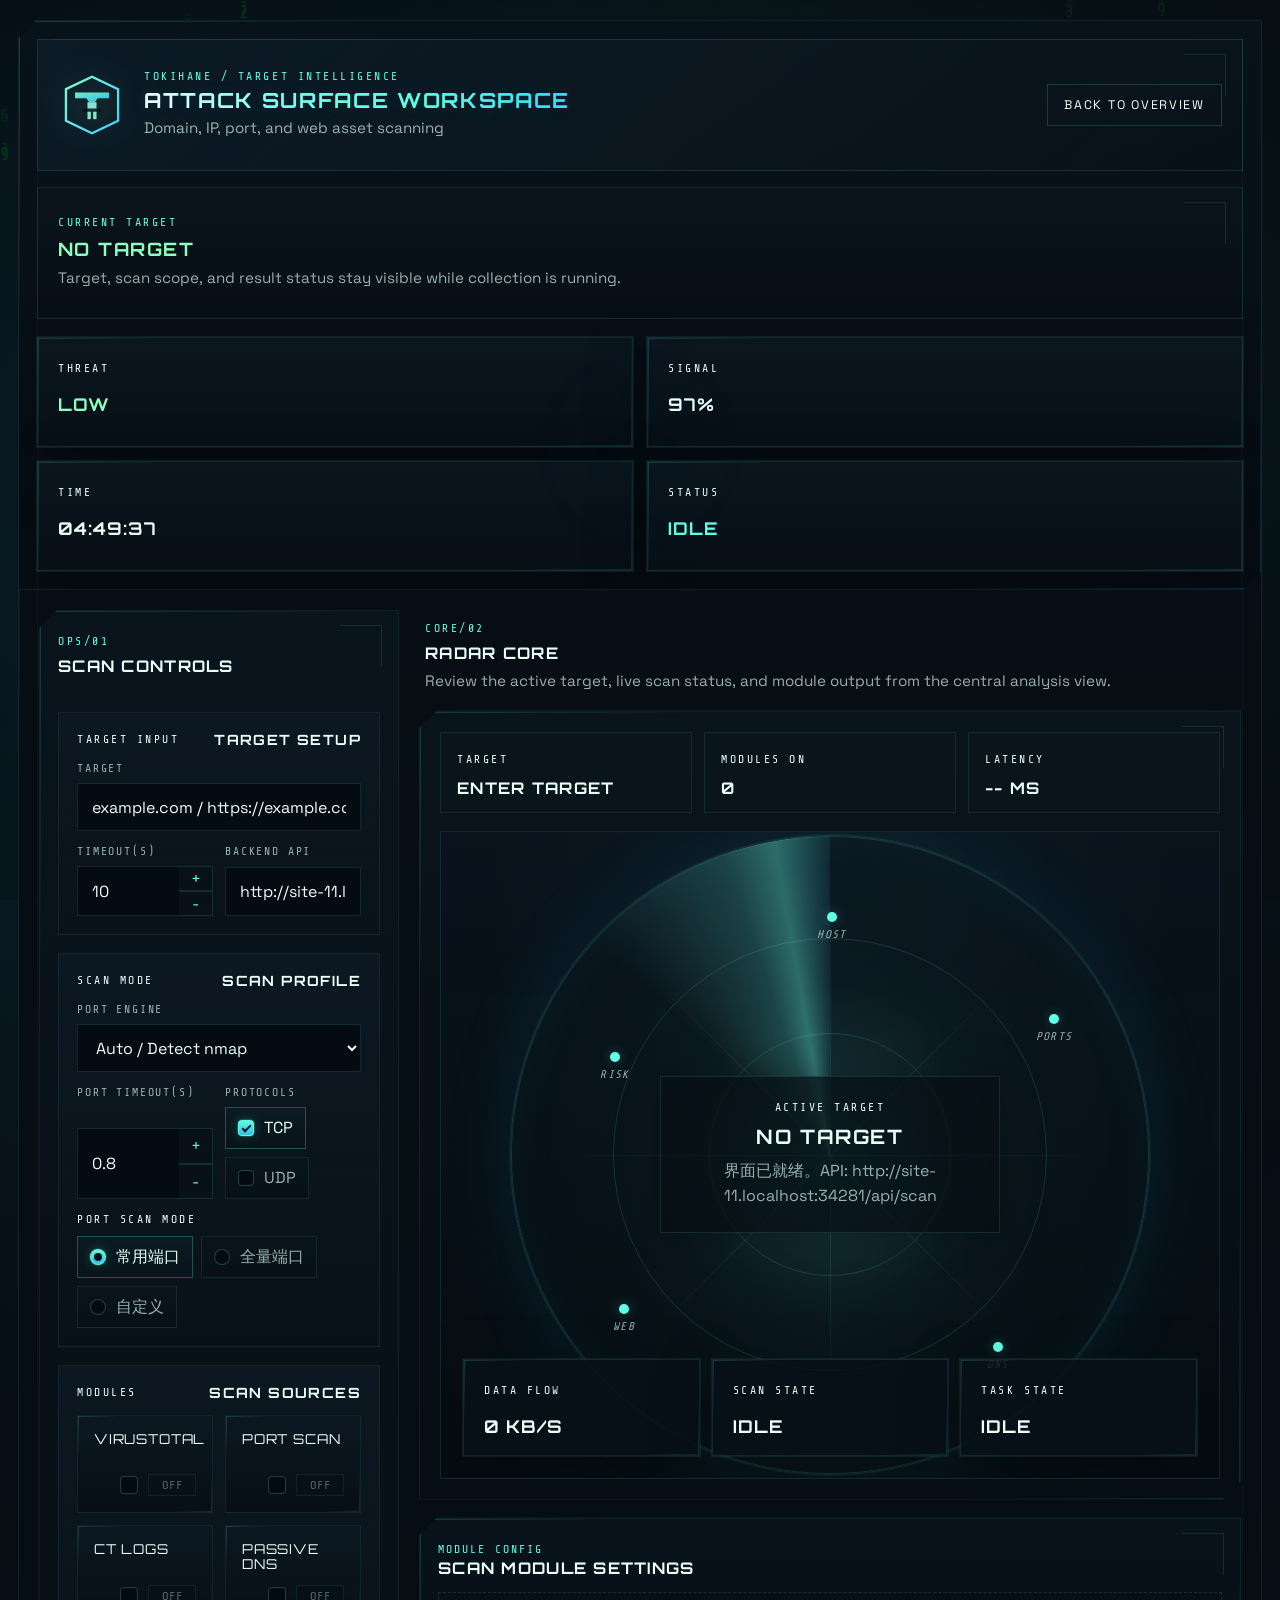
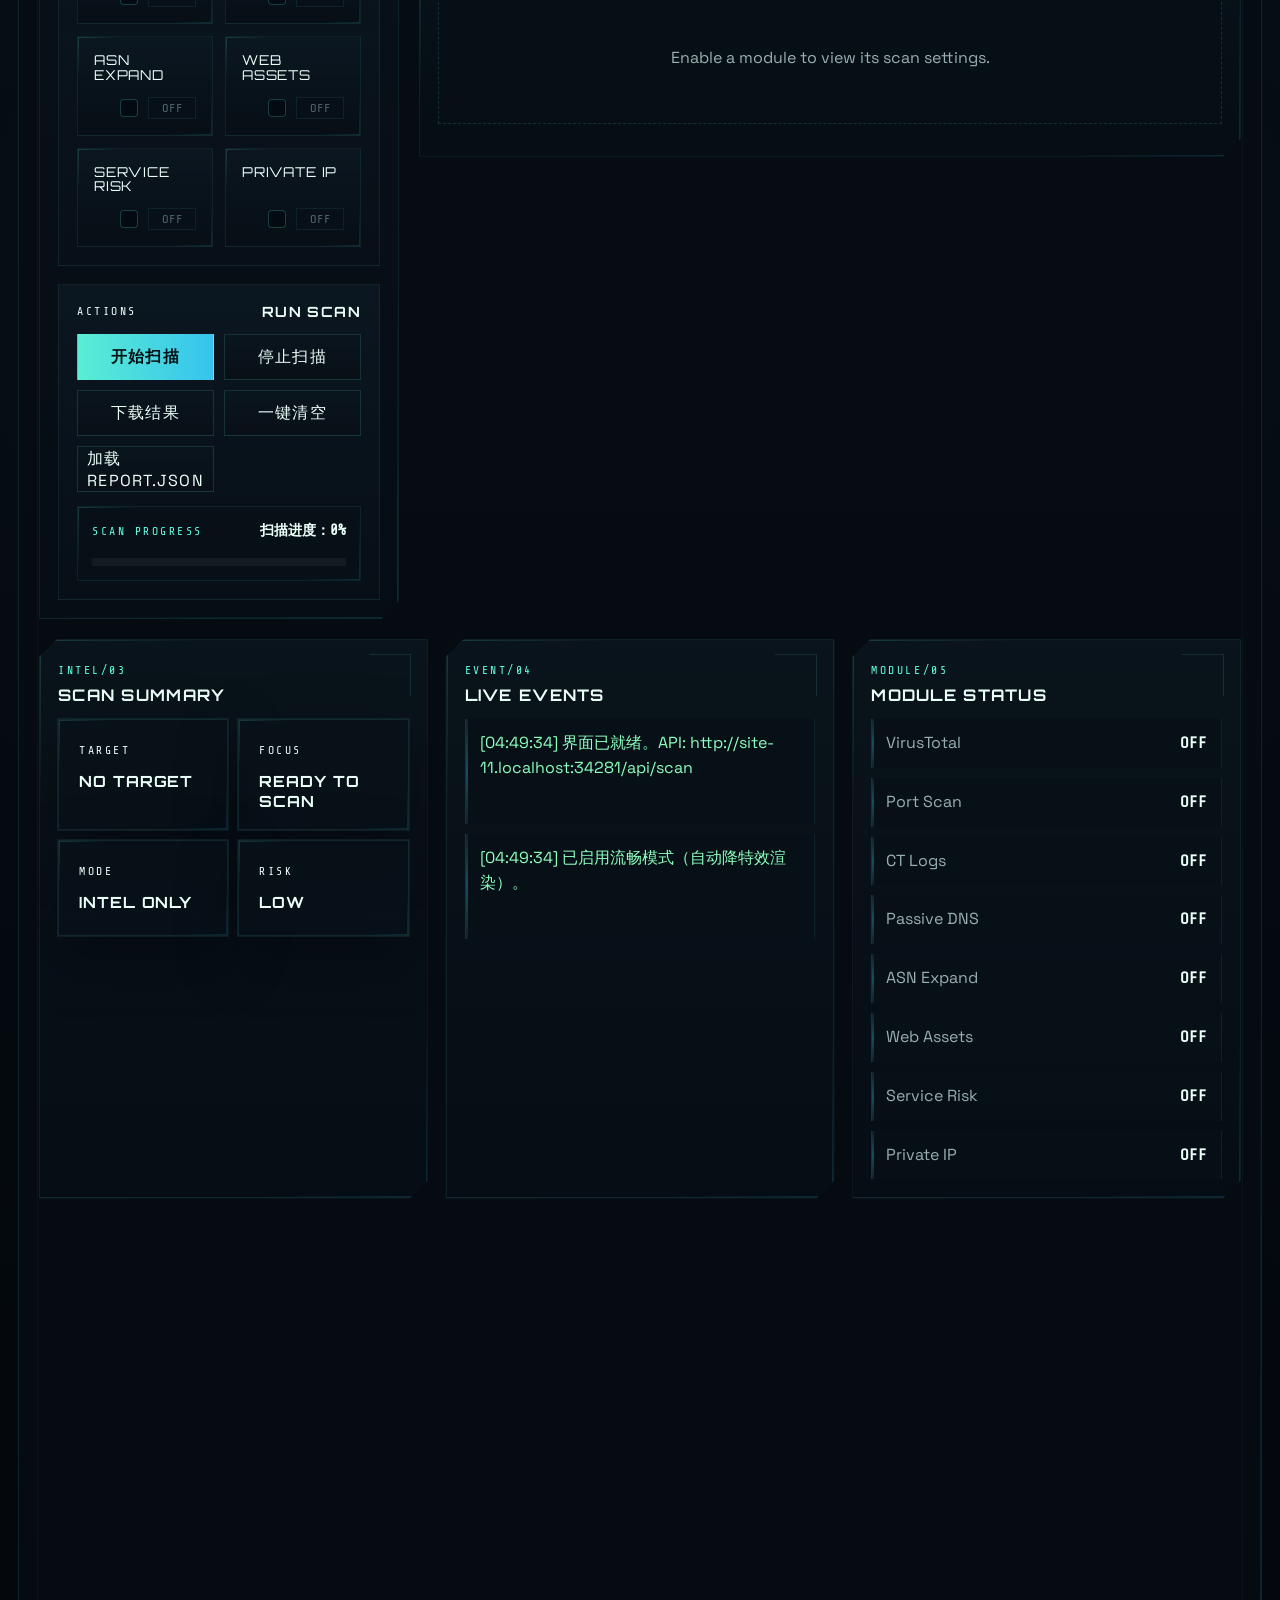
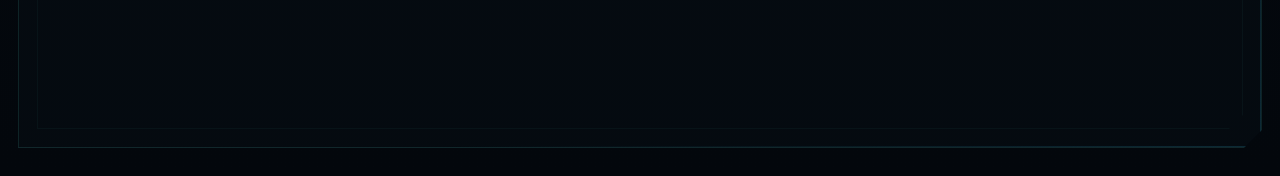
==== commit b197135b: "1234" ====
--- a/frontend/console.html
+++ b/frontend/console.html
@@ -3,7 +3,7 @@
   <head>
     <meta charset="UTF-8" />
     <meta name="viewport" content="width=device-width, initial-scale=1.0" />
-    <title>TOKIHANE // RECON CONSOLE</title>
+    <title>TOKIHANE // SCAN WORKSPACE</title>
     <link rel="preconnect" href="https://fonts.googleapis.com" />
     <link rel="preconnect" href="https://fonts.gstatic.com" crossorigin />
     <link
@@ -39,18 +39,18 @@
               </div>
 
               <div class="brand-copy">
-                <p class="eyebrow">TOKIHANE / NEO CYBER MINIMAL</p>
-                <h1>Tactical Recon Console</h1>
-                <p class="logo-sub">Quiet breach posture / future terminal / operator-grade control</p>
-              </div>
-
-              <a href="./" class="console-home-link">Back to Gate</a>
+                <p class="eyebrow">TOKIHANE / TARGET INTELLIGENCE</p>
+                <h1>Attack Surface Workspace</h1>
+                <p class="logo-sub">Domain, IP, port, and web asset scanning</p>
+              </div>
+
+              <a href="./" class="console-home-link">Back to Overview</a>
             </div>
 
             <div class="status-focus">
               <span class="eyebrow">CURRENT TARGET</span>
-              <strong id="statusTarget">UNASSIGNED</strong>
-              <p>Primary mission context stays pinned beside the brand block so the whole console reads from one focal lane.</p>
+              <strong id="statusTarget">NO TARGET</strong>
+              <p>Target, scan scope, and result status stay visible while collection is running.</p>
             </div>
           </div>
 
@@ -78,13 +78,13 @@
           <aside class="control-sidebar control-zone">
             <header class="zone-head">
               <span class="zone-code">OPS/01</span>
-              <h2>Control Panel</h2>
+              <h2>Scan Controls</h2>
             </header>
 
             <section class="stack-section">
               <div class="section-head">
                 <span>TARGET INPUT</span>
-                <strong>LOCK VECTOR</strong>
+                <strong>TARGET SETUP</strong>
               </div>
 
               <label class="input-block">
@@ -114,7 +114,7 @@
             <section class="stack-section">
               <div class="section-head">
                 <span>SCAN MODE</span>
-                <strong>PROFILE SELECT</strong>
+                <strong>SCAN PROFILE</strong>
               </div>
 
               <label class="input-block">
@@ -164,7 +164,7 @@
             <section class="stack-section">
               <div class="section-head">
                 <span>MODULES</span>
-                <strong>FEATURE MATRIX</strong>
+                <strong>SCAN SOURCES</strong>
               </div>
 
               <div class="module-grid">
@@ -253,7 +253,7 @@
             <section class="stack-section stack-section--actions">
               <div class="section-head">
                 <span>ACTIONS</span>
-                <strong>EXECUTION</strong>
+                <strong>RUN SCAN</strong>
               </div>
 
               <div class="action-rack">
@@ -269,7 +269,7 @@
 
               <div class="progress-wrap">
                 <div class="progress-meta">
-                  <span class="eyebrow">EXECUTION TRACK</span>
+                  <span class="eyebrow">SCAN PROGRESS</span>
                   <strong id="progressText">扫描进度：0%</strong>
                 </div>
                 <div class="progress-track">
@@ -283,17 +283,17 @@
             <div class="center-stage__head">
               <span class="zone-code">CORE/02</span>
               <h2>Radar Core</h2>
-              <p>The active visualization, module detail dock, and readout stream stay stacked in one deliberate center column.</p>
+              <p>Review the active target, live scan status, and module output from the central analysis view.</p>
             </div>
 
             <section class="recon-core control-zone">
               <div class="core-ribbon">
                 <div class="core-ribbon__cell">
-                  <span>TARGET LOCK</span>
-                  <strong id="hudTargetLock">WAITING...</strong>
+                  <span>TARGET</span>
+                  <strong id="hudTargetLock">ENTER TARGET</strong>
                 </div>
                 <div class="core-ribbon__cell">
-                  <span>MODULE ACTIVE</span>
+                  <span>MODULES ON</span>
                   <strong id="hudModuleActive">0</strong>
                 </div>
                 <div class="core-ribbon__cell">
@@ -314,31 +314,31 @@
                   <span class="radar-axis radar-axis--diag-b"></span>
                   <span class="radar-sweep"></span>
                   <canvas id="voidRainPanel" class="void-rain-canvas"></canvas>
-                  <span class="radar-node radar-node--n1"><i></i><em>EDGE 01</em></span>
-                  <span class="radar-node radar-node--n2"><i></i><em>PORT MAP</em></span>
-                  <span class="radar-node radar-node--n3"><i></i><em>DNS TRACE</em></span>
-                  <span class="radar-node radar-node--n4"><i></i><em>WEB GRAPH</em></span>
-                  <span class="radar-node radar-node--n5"><i></i><em>RISK LINK</em></span>
+                  <span class="radar-node radar-node--n1"><i></i><em>HOST</em></span>
+                  <span class="radar-node radar-node--n2"><i></i><em>PORTS</em></span>
+                  <span class="radar-node radar-node--n3"><i></i><em>DNS</em></span>
+                  <span class="radar-node radar-node--n4"><i></i><em>WEB</em></span>
+                  <span class="radar-node radar-node--n5"><i></i><em>RISK</em></span>
                 </div>
 
                 <div class="radar-center">
-                  <span class="radar-center__eyebrow">PRIMARY SIGNATURE</span>
+                  <span class="radar-center__eyebrow">ACTIVE TARGET</span>
                   <strong id="coreTargetEcho">NO TARGET</strong>
-                  <p id="coreStatusLine">Recon core in standby. Awaiting operator input.</p>
+                  <p id="coreStatusLine">Scan engine idle. Enter a target to begin.</p>
                 </div>
 
                 <div class="radar-readouts">
                   <article class="metric-card">
-                    <span>PACKET FLOW</span>
+                    <span>DATA FLOW</span>
                     <strong id="hudPacketFlow">0 kb/s</strong>
                   </article>
                   <article class="metric-card">
-                    <span>SIGNAL LANE</span>
-                    <strong id="coreSignalLane">PASSIVE</strong>
+                    <span>SCAN STATE</span>
+                    <strong id="coreSignalLane">IDLE</strong>
                   </article>
                   <article class="metric-card">
-                    <span>STATE VECTOR</span>
-                    <strong id="coreStateVector">COLD</strong>
+                    <span>TASK STATE</span>
+                    <strong id="coreStateVector">IDLE</strong>
                   </article>
                 </div>
               </div>
@@ -346,11 +346,11 @@
 
             <section id="moduleConfigStage" class="module-config-stage module-config-stage--center">
               <header class="module-config-head">
-                <span>CONFIG SPACE</span>
-                <h2>Module Detail Dock</h2>
+                <span>MODULE CONFIG</span>
+                <h2>Scan Module Settings</h2>
               </header>
 
-              <div id="moduleConfigEmpty" class="module-config-empty">Enable modules to load detail panels here.</div>
+              <div id="moduleConfigEmpty" class="module-config-empty">Enable a module to view its scan settings.</div>
 
               <div class="module-config-grid">
                 <div id="vtOptions" class="port-options-panel is-closed">
@@ -363,7 +363,7 @@
 
                 <div id="portScanOptions" class="port-options-panel is-closed">
                   <h3 class="module-config-title">端口扫描配置</h3>
-                  <p class="config-note">Scan mode, protocol, and timeout are configured in the left control panel.</p>
+                  <p class="config-note">Scan mode, protocol, and timeout are configured in the left scan controls.</p>
                 </div>
 
                 <div id="asnOptions" class="port-options-panel is-closed">
@@ -413,17 +413,17 @@
             <section class="intel-panel control-zone">
               <header class="zone-head zone-head--compact">
                 <span class="zone-code">INTEL/03</span>
-                <h2>Mission Summary</h2>
+                <h2>Scan Summary</h2>
               </header>
 
               <div id="missionBrief" class="summary-grid">
                 <article class="summary-card">
                   <span>Target</span>
-                  <strong id="missionTarget">UNASSIGNED</strong>
+                  <strong id="missionTarget">NO TARGET</strong>
                 </article>
                 <article class="summary-card">
                   <span>Focus</span>
-                  <strong id="missionFocus">Passive Sweep</strong>
+                  <strong id="missionFocus">Ready to Scan</strong>
                 </article>
                 <article class="summary-card">
                   <span>Mode</span>
@@ -443,7 +443,7 @@
               </header>
 
               <div id="liveEvents" class="live-events">
-                <div class="event-line event-line--muted">[standby] console ready. awaiting mission lock.</div>
+                <div class="event-line event-line--muted">[standby] scan workspace ready. enter a target to begin.</div>
               </div>
             </section>
 
@@ -461,14 +461,14 @@
         <section class="bottom-console reveal delay-2">
           <div class="dock-head">
             <div class="dock-head__copy">
-              <span class="eyebrow">RESULT DOCK</span>
-              <h2>Outcome Bays</h2>
-              <p>Assets, ports, tech, logs, and export output now read as one modular result system instead of disconnected panels.</p>
+              <span class="eyebrow">SCAN RESULTS</span>
+              <h2>Findings and Output</h2>
+              <p>Review assets, open ports, technologies, logs, and export data for the active target.</p>
             </div>
 
             <div class="dock-head__meta">
-              <span>Dock Layout</span>
-              <strong>5 Bays / Live Sync</strong>
+              <span>Result Tabs</span>
+              <strong>5 Views / Live Update</strong>
             </div>
           </div>
 
@@ -483,19 +483,19 @@
           <div class="dock-panels">
             <section class="dock-panel is-active" data-panel="assets" role="tabpanel">
               <div id="summary" class="summary">
-                <div class="summary-item">No data loaded.</div>
+                <div class="summary-item">Run a scan or load a report to view results.</div>
               </div>
             </section>
 
             <section class="dock-panel" data-panel="ports" role="tabpanel" hidden>
               <div id="portsOutput" class="dock-list dock-list--ports">
-                <div class="summary-item">Open port intelligence will appear here.</div>
+                <div class="summary-item">Open ports and service banners will appear here.</div>
               </div>
             </section>
 
             <section class="dock-panel" data-panel="tech" role="tabpanel" hidden>
               <div id="techOutput" class="dock-list">
-                <div class="summary-item">Technology and service risk insights will appear here.</div>
+                <div class="summary-item">Technologies, fingerprints, and service risk findings will appear here.</div>
               </div>
             </section>
 
@@ -508,11 +508,11 @@
                 <div class="export-summary">
                   <article class="summary-card">
                     <span>Source</span>
-                    <strong id="exportSource">NO REPORT</strong>
+                    <strong id="exportSource">NO DATA</strong>
                   </article>
                   <article class="summary-card">
                     <span>Target</span>
-                    <strong id="exportTarget">UNASSIGNED</strong>
+                    <strong id="exportTarget">NO TARGET</strong>
                   </article>
                 </div>
                 <pre id="rawOutput" class="raw-output"></pre>
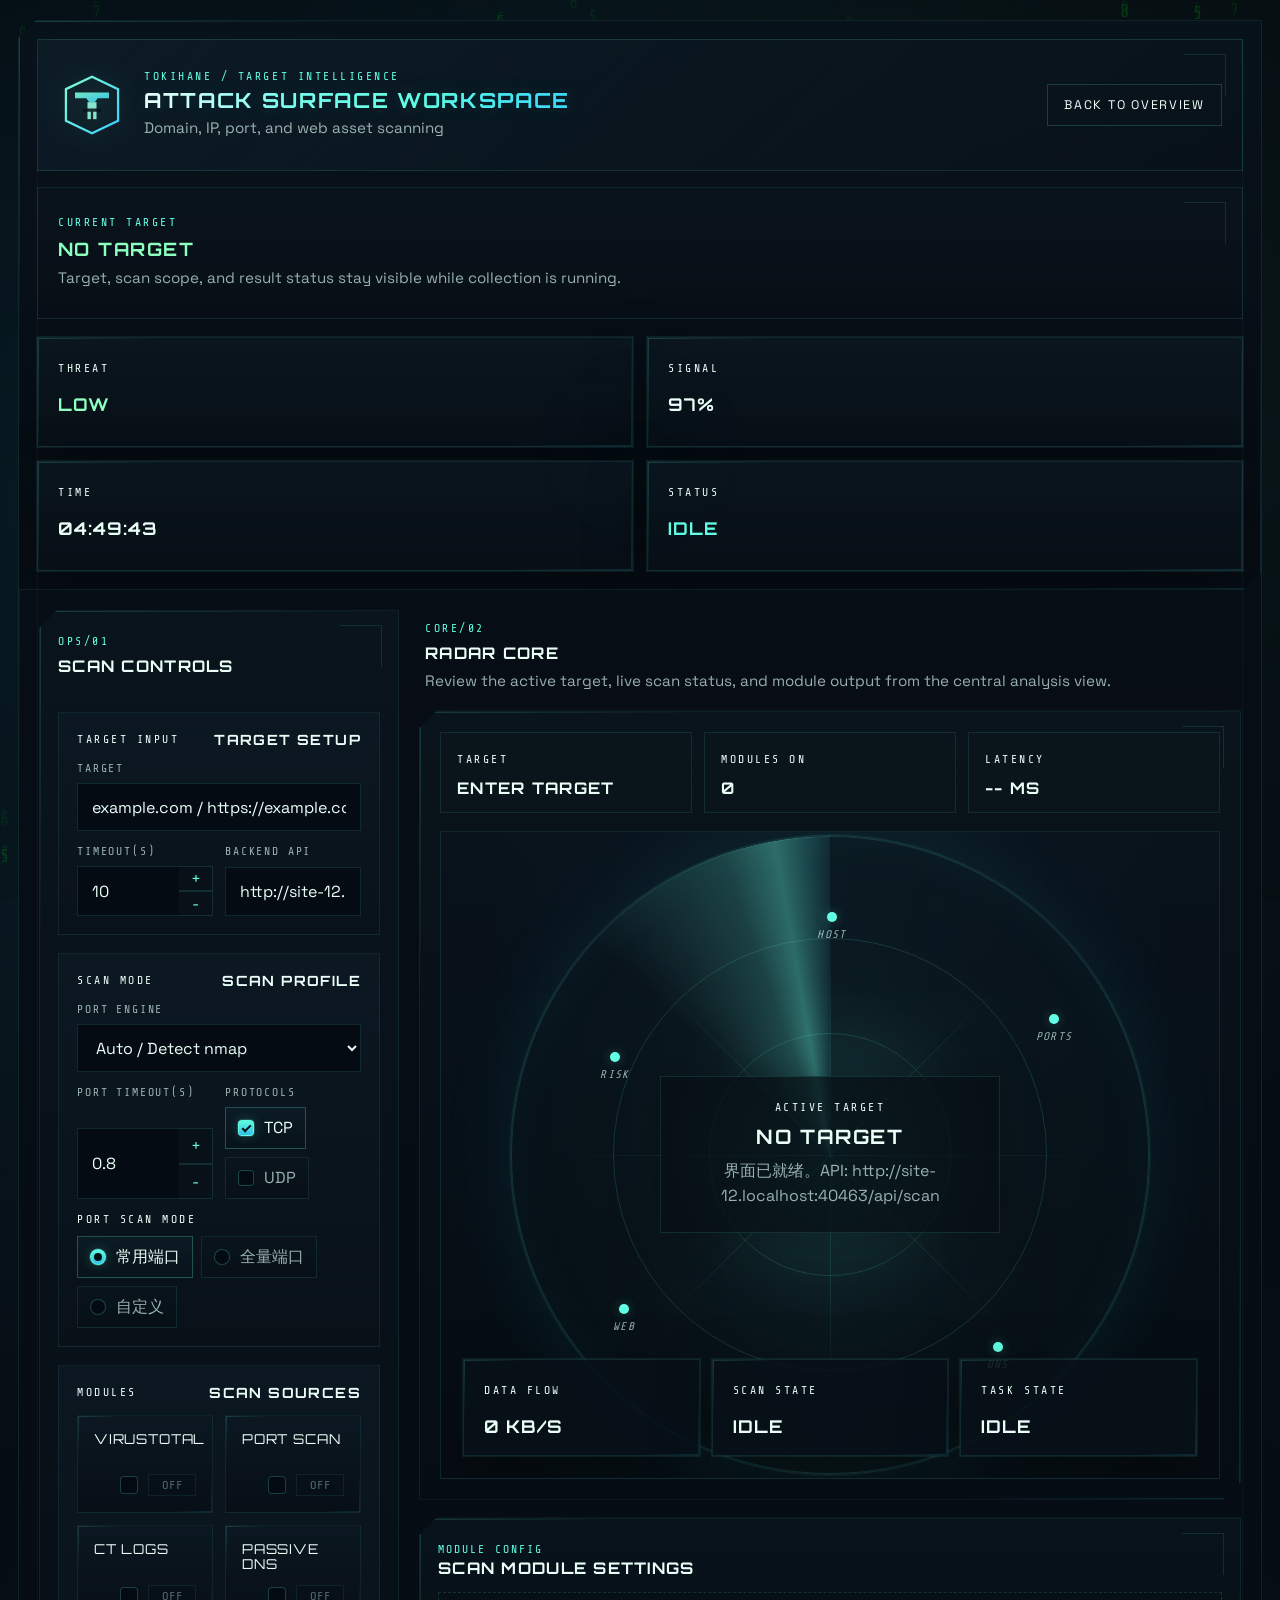
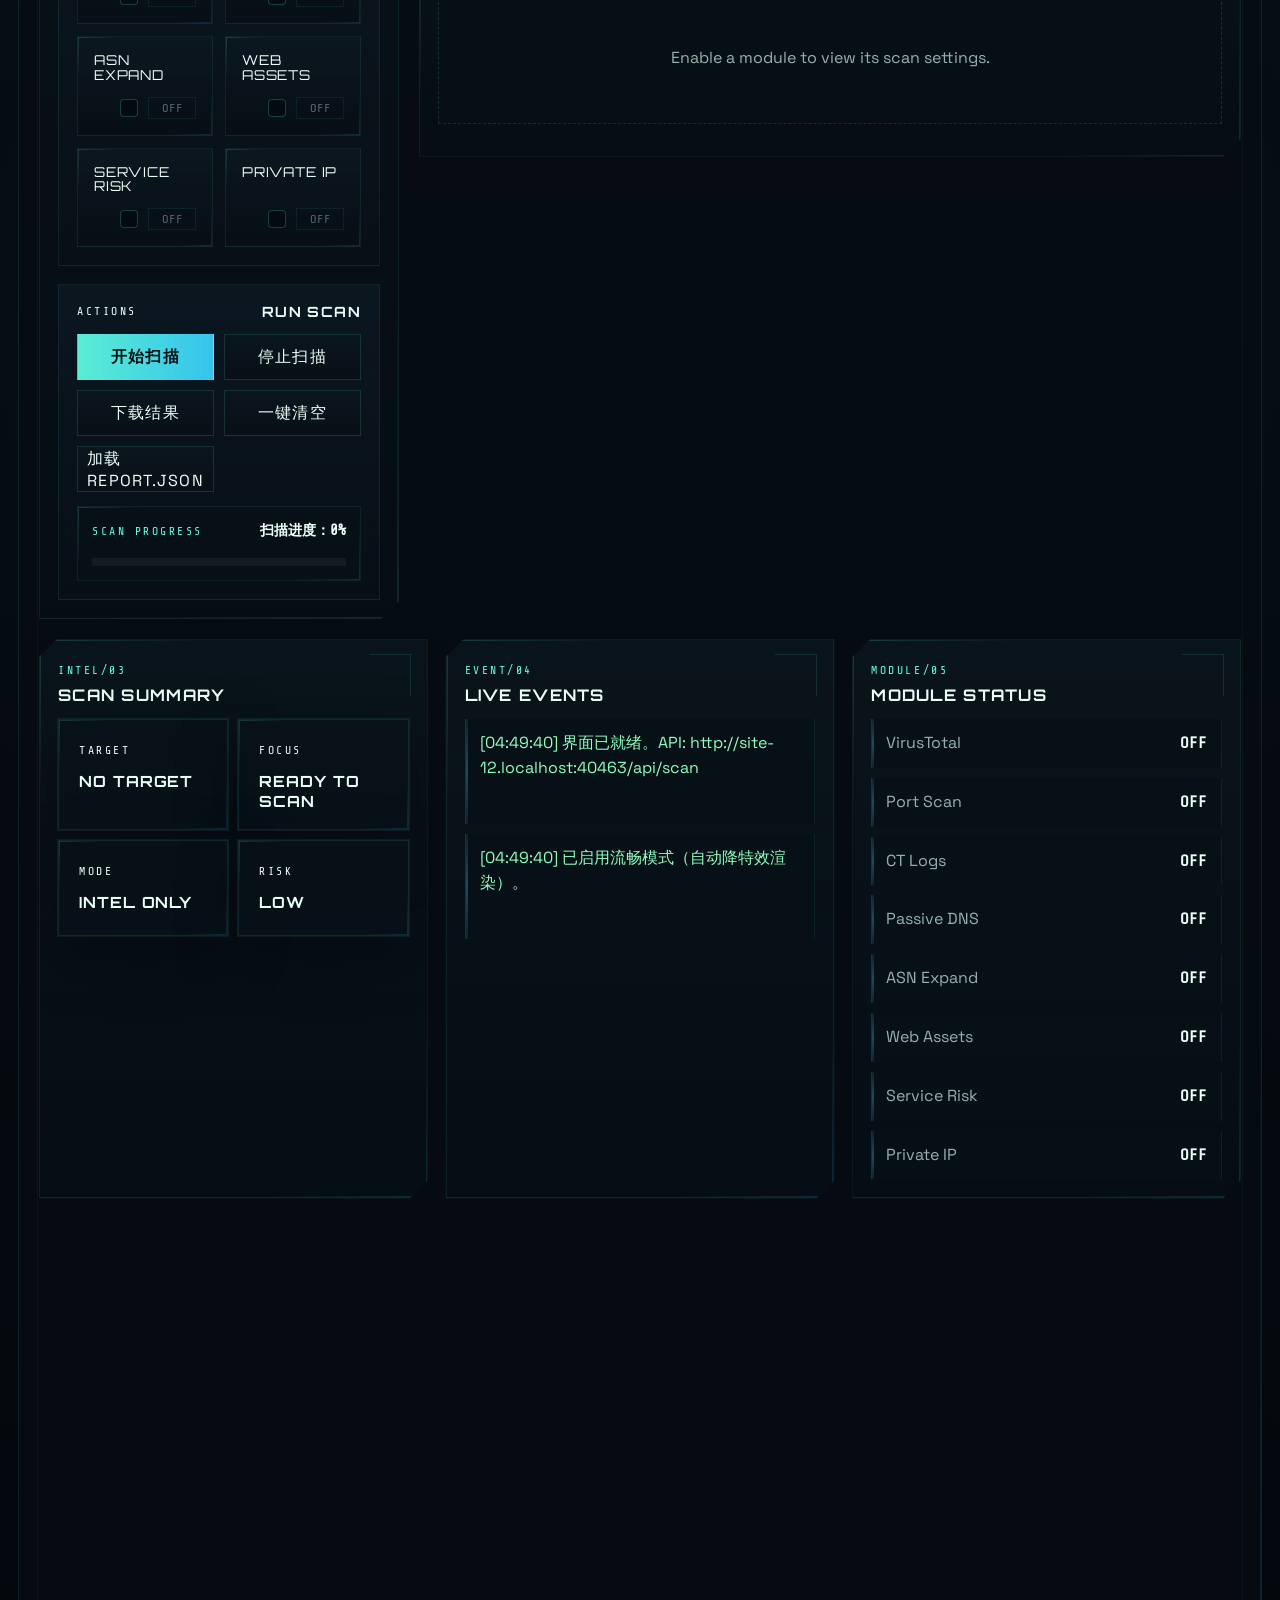
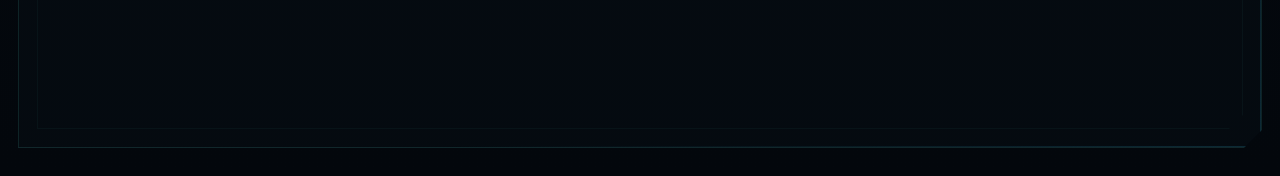
==== commit c4ccd13b: "1234" ====
--- a/frontend/console.html
+++ b/frontend/console.html
@@ -12,6 +12,15 @@
     />
     <link rel="stylesheet" href="./styles.css" />
     <link rel="stylesheet" href="./console-effects.css" />
+    <script>
+      (() => {
+        try {
+          if (window.sessionStorage.getItem("tokihane-page-transition") === "landing-to-console") {
+            document.documentElement.classList.add("page-enter-console");
+          }
+        } catch (error) {}
+      })();
+    </script>
   </head>
   <body>
     <canvas id="matrixRain" class="matrix-rain"></canvas>
--- a/frontend/console-effects.css
+++ b/frontend/console-effects.css
@@ -1,6 +1,12 @@
 :root {
   --console-cursor-x: 50%;
   --console-cursor-y: 50%;
+}
+
+html.page-enter-console .console-shell {
+  opacity: 0;
+  transform: translateY(30px) scale(0.986);
+  filter: blur(12px);
 }
 
 body::after {
@@ -23,6 +29,8 @@
   opacity: 0.08;
 }
 
+.console-digit-cloud,
+.console-depth,
 .console-sweep,
 .console-flash {
   position: fixed;
@@ -30,6 +38,56 @@
   pointer-events: none;
   opacity: 0;
   z-index: 12;
+}
+
+.console-digit-cloud {
+  overflow: hidden;
+  z-index: 20;
+}
+
+.console-digit-cloud__char {
+  position: absolute;
+  left: 0;
+  top: 0;
+  font-family: "Share Tech Mono", monospace;
+  line-height: 1;
+  color: rgba(97, 255, 228, 0.9);
+  text-shadow:
+    0 0 8px rgba(97, 255, 228, 0.32),
+    0 0 18px rgba(57, 210, 255, 0.18);
+  opacity: 0;
+  will-change: transform, opacity, filter;
+}
+
+.console-depth {
+  z-index: 19;
+  background:
+    radial-gradient(circle at 50% -12%, rgba(121, 220, 255, 0.14), transparent 28%),
+    linear-gradient(180deg, rgba(3, 10, 16, 0) 0%, rgba(3, 18, 28, 0.08) 26%, rgba(4, 31, 47, 0.3) 62%, rgba(1, 8, 14, 0.92) 100%);
+}
+
+.console-depth::before,
+.console-depth::after {
+  content: "";
+  position: absolute;
+  inset: 0;
+  opacity: 0;
+}
+
+.console-depth::before {
+  background:
+    radial-gradient(circle at 50% 18%, rgba(130, 226, 255, 0.18), transparent 24%),
+    repeating-radial-gradient(circle at 50% -12%, rgba(126, 221, 255, 0.12) 0 2px, transparent 2px 22px);
+  filter: blur(6px);
+}
+
+.console-depth::after {
+  background:
+    radial-gradient(circle at 18% 76%, rgba(160, 240, 255, 0.22) 0 3px, transparent 4px),
+    radial-gradient(circle at 42% 88%, rgba(160, 240, 255, 0.16) 0 4px, transparent 5px),
+    radial-gradient(circle at 74% 82%, rgba(160, 240, 255, 0.22) 0 3px, transparent 4px),
+    radial-gradient(circle at 88% 92%, rgba(160, 240, 255, 0.14) 0 5px, transparent 6px);
+  filter: blur(1px);
 }
 
 .console-sweep {
@@ -63,6 +121,50 @@
 
 body.console-flash-active .console-flash {
   animation: consoleGlobalFlash 320ms ease-out forwards;
+}
+
+body.is-revealing-console .console-digit-cloud {
+  opacity: 1;
+}
+
+body.is-revealing-console .console-digit-cloud__char {
+  animation: consoleDigitsReveal 1180ms cubic-bezier(0.16, 0.84, 0.24, 1) forwards;
+  animation-delay: var(--delay);
+}
+
+body.is-revealing-console .console-shell {
+  animation: consolePageReveal 1120ms cubic-bezier(0.16, 0.86, 0.22, 1) 120ms forwards;
+}
+
+body.is-sinking-home {
+  overflow: hidden;
+}
+
+body.is-sinking-home::after {
+  opacity: 0;
+}
+
+body.is-sinking-home .console-shell {
+  animation: consoleSinkAway 1100ms cubic-bezier(0.18, 0.8, 0.24, 1) forwards;
+  transform-origin: center top;
+}
+
+body.is-sinking-home .matrix-rain,
+body.is-sinking-home .bg-grid,
+body.is-sinking-home .bg-noise {
+  animation: consoleBackSink 1100ms ease forwards;
+}
+
+body.is-sinking-home .console-depth {
+  animation: consoleDepthRise 1100ms ease forwards;
+}
+
+body.is-sinking-home .console-depth::before {
+  animation: consoleRipples 1100ms ease forwards;
+}
+
+body.is-sinking-home .console-depth::after {
+  animation: consoleBubbles 1100ms linear forwards;
 }
 
 .console-frame::after {
@@ -138,6 +240,107 @@
   }
 }
 
+@keyframes consoleDigitsReveal {
+  0% {
+    opacity: 0;
+    transform: translate3d(var(--from-x), var(--from-y), 0) scale(var(--start-scale, 0.7)) rotate(var(--rotate, 0deg));
+    filter: blur(8px);
+  }
+  30% {
+    opacity: 0.94;
+  }
+  72% {
+    opacity: 0.86;
+  }
+  100% {
+    opacity: 0;
+    transform: translate3d(var(--drift-x), var(--drift-y), 0) scale(1) rotate(0deg);
+    filter: blur(0);
+  }
+}
+
+@keyframes consolePageReveal {
+  0% {
+    opacity: 0;
+    transform: translateY(30px) scale(0.986);
+    filter: blur(12px);
+  }
+  55% {
+    opacity: 0.88;
+  }
+  100% {
+    opacity: 1;
+    transform: translateY(0) scale(1);
+    filter: blur(0);
+  }
+}
+
+@keyframes consoleSinkAway {
+  0% {
+    opacity: 1;
+    transform: perspective(1800px) translateY(0) scale(1) rotateX(0deg);
+    filter: blur(0) saturate(1) brightness(1);
+  }
+  35% {
+    opacity: 0.94;
+    transform: perspective(1800px) translateY(24px) scale(0.988) rotateX(3deg);
+  }
+  72% {
+    opacity: 0.56;
+    transform: perspective(1800px) translateY(92px) scale(0.948) rotateX(10deg);
+    filter: blur(7px) saturate(0.82) brightness(0.82);
+  }
+  100% {
+    opacity: 0;
+    transform: perspective(1800px) translateY(196px) scale(0.88) rotateX(16deg);
+    filter: blur(18px) saturate(0.64) brightness(0.62);
+  }
+}
+
+@keyframes consoleBackSink {
+  0% {
+    opacity: 1;
+  }
+  100% {
+    opacity: 0.12;
+    transform: translateY(24px);
+  }
+}
+
+@keyframes consoleDepthRise {
+  0% {
+    opacity: 0;
+  }
+  30% {
+    opacity: 0.28;
+  }
+  100% {
+    opacity: 0.94;
+  }
+}
+
+@keyframes consoleRipples {
+  0% {
+    opacity: 0;
+    transform: translateY(-8px) scale(0.94);
+  }
+  100% {
+    opacity: 0.62;
+    transform: translateY(0) scale(1.08);
+  }
+}
+
+@keyframes consoleBubbles {
+  0% {
+    opacity: 0;
+    transform: translateY(48px);
+  }
+  100% {
+    opacity: 0.56;
+    transform: translateY(-42px);
+  }
+}
+
 @keyframes edgePulse {
   0% {
     box-shadow: 0 0 0 rgba(97, 255, 228, 0);
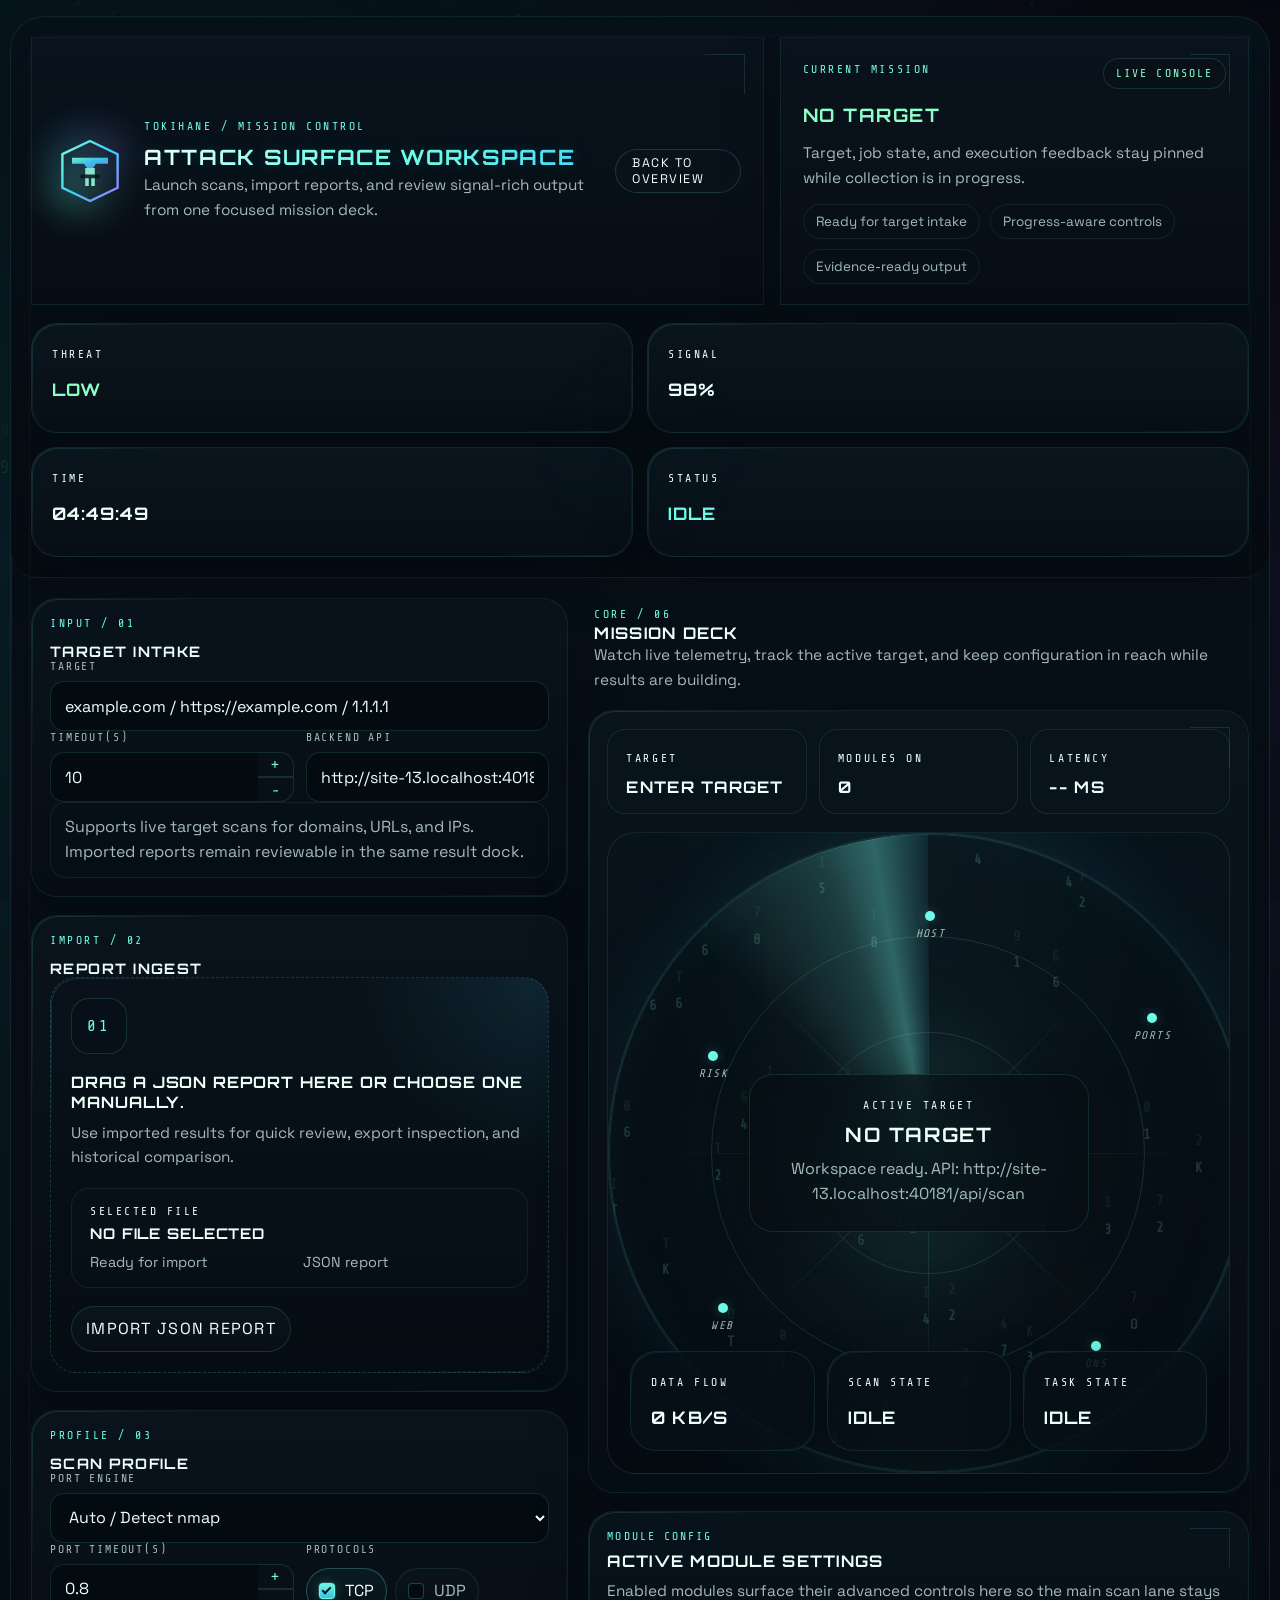
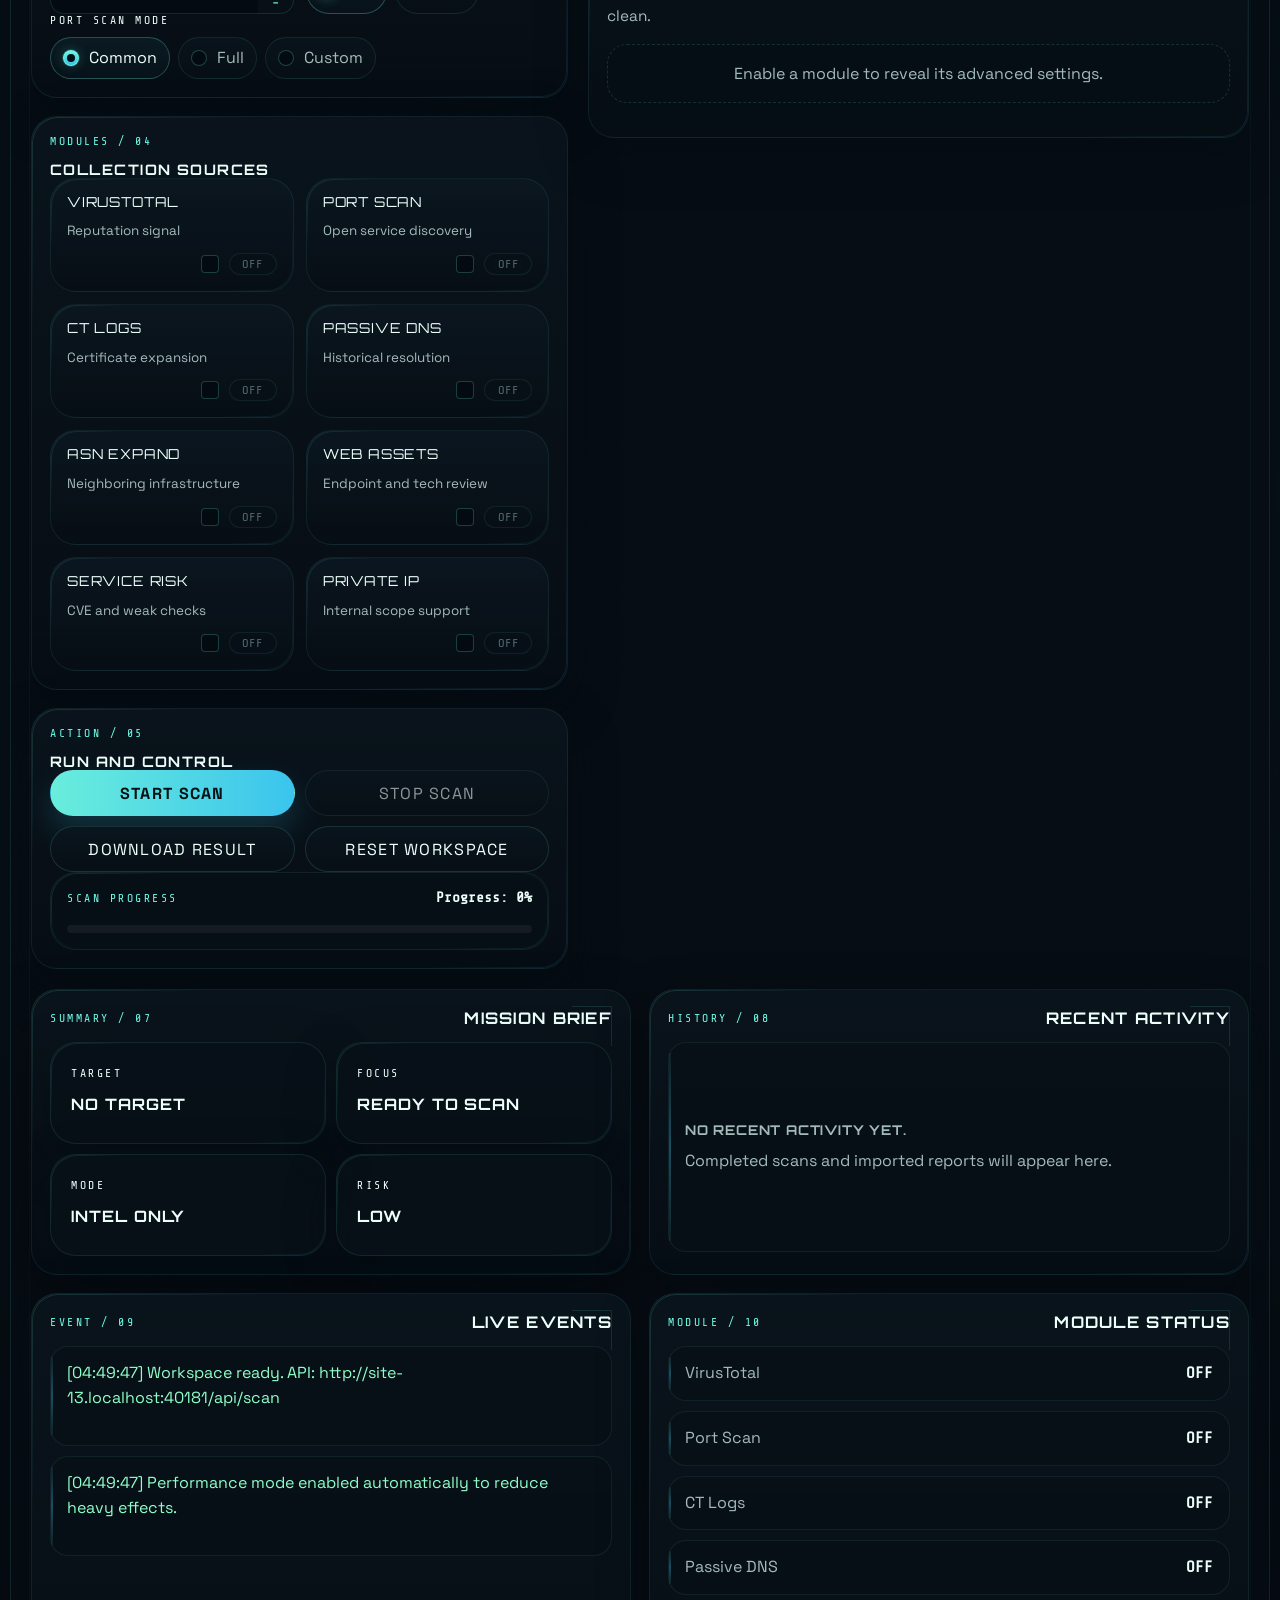
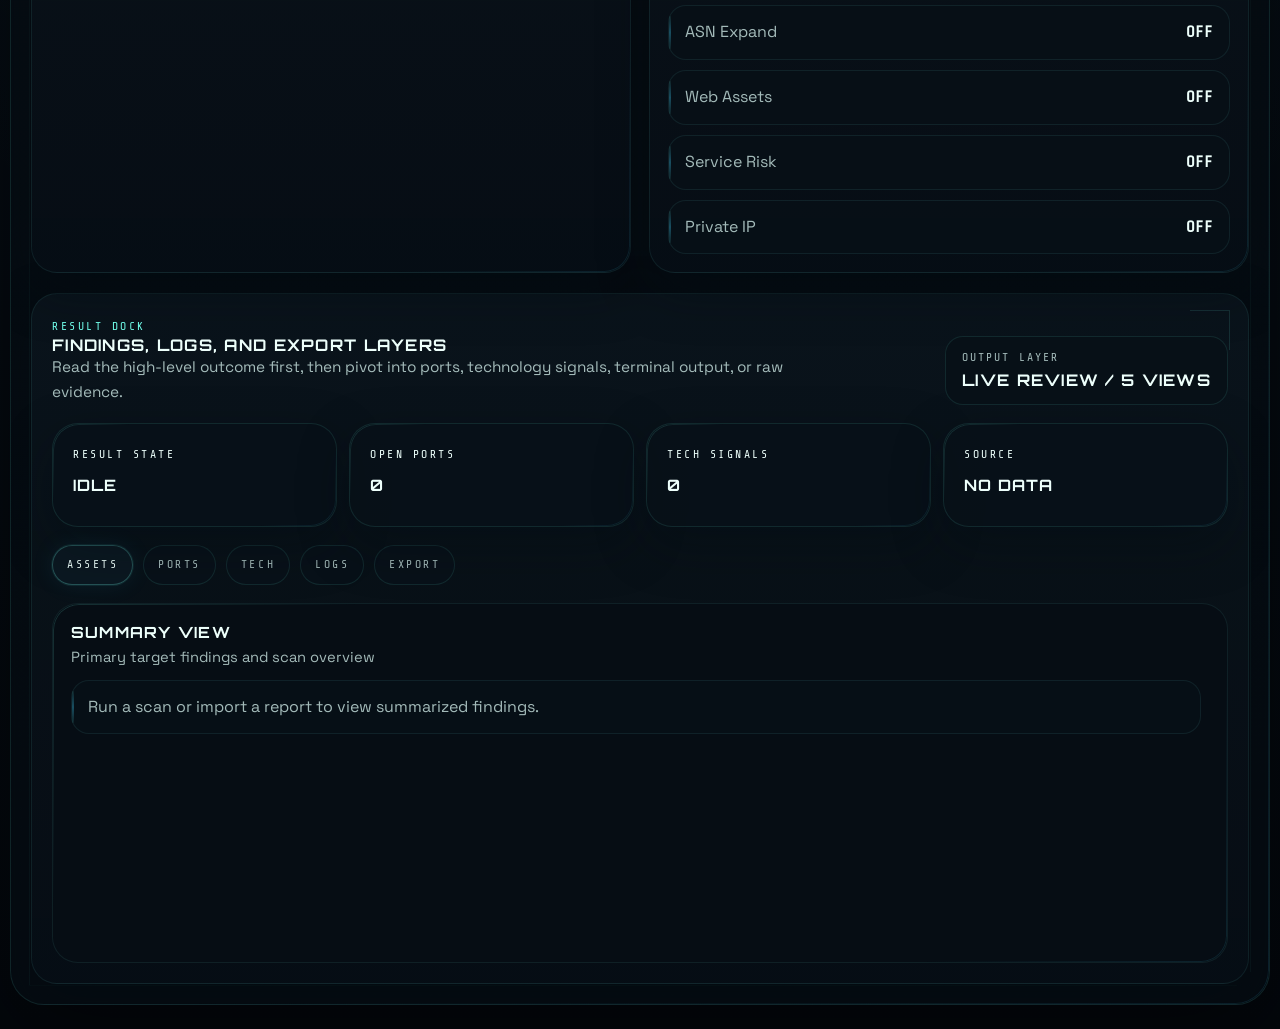
==== commit ce1a94f3: "123" ====
--- a/frontend/console.html
+++ b/frontend/console.html
@@ -37,7 +37,8 @@
                   <defs>
                     <linearGradient id="logoNeonA" x1="0%" y1="0%" x2="100%" y2="100%">
                       <stop offset="0%" stop-color="#7fffd4" />
-                      <stop offset="100%" stop-color="#39d0ff" />
+                      <stop offset="52%" stop-color="#39d0ff" />
+                      <stop offset="100%" stop-color="#a870ff" />
                     </linearGradient>
                   </defs>
                   <path d="M14 32 60 10l46 22v56l-46 22-46-22Z" fill="none" stroke="url(#logoNeonA)" stroke-width="4" />
@@ -48,18 +49,26 @@
               </div>
 
               <div class="brand-copy">
-                <p class="eyebrow">TOKIHANE / TARGET INTELLIGENCE</p>
+                <p class="eyebrow">TOKIHANE / MISSION CONTROL</p>
                 <h1>Attack Surface Workspace</h1>
-                <p class="logo-sub">Domain, IP, port, and web asset scanning</p>
+                <p class="logo-sub">Launch scans, import reports, and review signal-rich output from one focused mission deck.</p>
               </div>
 
               <a href="./" class="console-home-link">Back to Overview</a>
             </div>
 
             <div class="status-focus">
-              <span class="eyebrow">CURRENT TARGET</span>
+              <div class="status-focus__head">
+                <span class="eyebrow">Current mission</span>
+                <span class="status-focus__badge">Live Console</span>
+              </div>
               <strong id="statusTarget">NO TARGET</strong>
-              <p>Target, scan scope, and result status stay visible while collection is running.</p>
+              <p>Target, job state, and execution feedback stay pinned while collection is in progress.</p>
+              <div class="status-focus__notes">
+                <span>Ready for target intake</span>
+                <span>Progress-aware controls</span>
+                <span>Evidence-ready output</span>
+              </div>
             </div>
           </div>
 
@@ -84,17 +93,12 @@
         </header>
 
         <form id="scanForm" class="console-workspace reveal delay-1">
-          <aside class="control-sidebar control-zone">
-            <header class="zone-head">
-              <span class="zone-code">OPS/01</span>
-              <h2>Scan Controls</h2>
-            </header>
-
-            <section class="stack-section">
-              <div class="section-head">
-                <span>TARGET INPUT</span>
-                <strong>TARGET SETUP</strong>
-              </div>
+          <aside class="control-sidebar">
+            <section class="stack-section stack-section--entry">
+              <header class="section-head section-head--stack">
+                <span class="zone-code">INPUT / 01</span>
+                <strong>Target Intake</strong>
+              </header>
 
               <label class="input-block">
                 <span>Target</span>
@@ -118,13 +122,48 @@
                   <input id="apiUrl" type="text" placeholder="http://localhost:8000/api/scan" />
                 </label>
               </div>
+
+              <div class="entry-tip">
+                <span>Supports live target scans for domains, URLs, and IPs. Imported reports remain reviewable in the same result dock.</span>
+              </div>
+            </section>
+
+            <section class="stack-section stack-section--upload">
+              <header class="section-head section-head--stack">
+                <span class="zone-code">IMPORT / 02</span>
+                <strong>Report Ingest</strong>
+              </header>
+
+              <div id="reportDropzone" class="report-dropzone">
+                <div class="report-dropzone__icon" aria-hidden="true">01</div>
+                <div class="report-dropzone__copy">
+                  <strong>Drag a JSON report here or choose one manually.</strong>
+                  <p>Use imported results for quick review, export inspection, and historical comparison.</p>
+                </div>
+
+                <div id="reportFileMeta" class="report-file-meta">
+                  <div class="report-file-meta__name">
+                    <span>Selected file</span>
+                    <strong id="reportFileName">No file selected</strong>
+                  </div>
+                  <div class="report-file-meta__details">
+                    <span id="reportFileSize">Ready for import</span>
+                    <span id="reportFileType">JSON report</span>
+                  </div>
+                </div>
+
+                <label class="file-btn report-dropzone__action">
+                  Import JSON Report
+                  <input id="reportFile" type="file" accept=".json,application/json" />
+                </label>
+              </div>
             </section>
 
             <section class="stack-section">
-              <div class="section-head">
-                <span>SCAN MODE</span>
-                <strong>SCAN PROFILE</strong>
-              </div>
+              <header class="section-head section-head--stack">
+                <span class="zone-code">PROFILE / 03</span>
+                <strong>Scan Profile</strong>
+              </header>
 
               <label class="input-block">
                 <span>Port Engine</span>
@@ -158,28 +197,29 @@
               <div class="scan-mode-group">
                 <span class="scan-mode-title">Port Scan Mode</span>
                 <div class="scan-mode-options">
-                  <label class="toggle"><input type="radio" name="scanMode" value="common" checked /> 常用端口</label>
-                  <label class="toggle"><input type="radio" name="scanMode" value="full" /> 全量端口</label>
-                  <label class="toggle"><input type="radio" name="scanMode" value="custom" /> 自定义</label>
+                  <label class="toggle"><input type="radio" name="scanMode" value="common" checked /> Common</label>
+                  <label class="toggle"><input type="radio" name="scanMode" value="full" /> Full</label>
+                  <label class="toggle"><input type="radio" name="scanMode" value="custom" /> Custom</label>
                 </div>
               </div>
 
               <label id="customPortsWrap" class="input-block hidden">
                 <span>Custom Ports</span>
-                <input id="customPorts" type="text" placeholder="22,80,443,3306 或 1-1024" />
+                <input id="customPorts" type="text" placeholder="22,80,443,3306 or 1-1024" />
               </label>
             </section>
 
             <section class="stack-section">
-              <div class="section-head">
-                <span>MODULES</span>
-                <strong>SCAN SOURCES</strong>
-              </div>
+              <header class="section-head section-head--stack">
+                <span class="zone-code">MODULES / 04</span>
+                <strong>Collection Sources</strong>
+              </header>
 
               <div class="module-grid">
                 <div class="feature-block">
                   <label class="port-scan-master">
                     <span>VirusTotal</span>
+                    <small>Reputation signal</small>
                     <div class="port-scan-switch">
                       <input id="vtScan" type="checkbox" />
                       <span id="vtScanStateText">OFF</span>
@@ -190,6 +230,7 @@
                 <div class="feature-block">
                   <label class="port-scan-master">
                     <span>Port Scan</span>
+                    <small>Open service discovery</small>
                     <div class="port-scan-switch">
                       <input id="enablePortScan" type="checkbox" />
                       <span id="portScanStateText">OFF</span>
@@ -200,6 +241,7 @@
                 <div class="feature-block">
                   <label class="port-scan-master">
                     <span>CT Logs</span>
+                    <small>Certificate expansion</small>
                     <div class="port-scan-switch">
                       <input id="ctScan" type="checkbox" />
                       <span id="ctScanStateText">OFF</span>
@@ -210,6 +252,7 @@
                 <div class="feature-block">
                   <label class="port-scan-master">
                     <span>Passive DNS</span>
+                    <small>Historical resolution</small>
                     <div class="port-scan-switch">
                       <input id="passiveDnsScan" type="checkbox" />
                       <span id="passiveDnsScanStateText">OFF</span>
@@ -220,6 +263,7 @@
                 <div class="feature-block">
                   <label class="port-scan-master">
                     <span>ASN Expand</span>
+                    <small>Neighboring infrastructure</small>
                     <div class="port-scan-switch">
                       <input id="asnScan" type="checkbox" />
                       <span id="asnScanStateText">OFF</span>
@@ -230,6 +274,7 @@
                 <div class="feature-block">
                   <label class="port-scan-master">
                     <span>Web Assets</span>
+                    <small>Endpoint and tech review</small>
                     <div class="port-scan-switch">
                       <input id="webAssetScan" type="checkbox" />
                       <span id="webAssetScanStateText">OFF</span>
@@ -240,6 +285,7 @@
                 <div class="feature-block">
                   <label class="port-scan-master">
                     <span>Service Risk</span>
+                    <small>CVE and weak checks</small>
                     <div class="port-scan-switch">
                       <input id="serviceRiskScan" type="checkbox" />
                       <span id="serviceRiskScanStateText">OFF</span>
@@ -250,6 +296,7 @@
                 <div class="feature-block">
                   <label class="port-scan-master">
                     <span>Private IP</span>
+                    <small>Internal scope support</small>
                     <div class="port-scan-switch">
                       <input id="allowPrivateIp" type="checkbox" />
                       <span id="allowPrivateIpStateText">OFF</span>
@@ -260,26 +307,22 @@
             </section>
 
             <section class="stack-section stack-section--actions">
-              <div class="section-head">
-                <span>ACTIONS</span>
-                <strong>RUN SCAN</strong>
-              </div>
+              <header class="section-head section-head--stack">
+                <span class="zone-code">ACTION / 05</span>
+                <strong>Run And Control</strong>
+              </header>
 
               <div class="action-rack">
-                <button type="submit" id="runBtn" class="glow-btn primary-action">开始扫描</button>
-                <button type="button" id="stopBtn" class="glow-btn">停止扫描</button>
-                <button type="button" id="downloadBtn" class="glow-btn">下载结果</button>
-                <button type="button" id="clearBtn" class="glow-btn">一键清空</button>
-                <label class="file-btn glow-btn">
-                  加载 REPORT.JSON
-                  <input id="reportFile" type="file" accept=".json,application/json" />
-                </label>
+                <button type="submit" id="runBtn" class="glow-btn primary-action">Start Scan</button>
+                <button type="button" id="stopBtn" class="glow-btn">Stop Scan</button>
+                <button type="button" id="downloadBtn" class="glow-btn">Download Result</button>
+                <button type="button" id="clearBtn" class="glow-btn">Reset Workspace</button>
               </div>
 
               <div class="progress-wrap">
                 <div class="progress-meta">
-                  <span class="eyebrow">SCAN PROGRESS</span>
-                  <strong id="progressText">扫描进度：0%</strong>
+                  <span class="eyebrow">Scan Progress</span>
+                  <strong id="progressText">Progress: 0%</strong>
                 </div>
                 <div class="progress-track">
                   <div id="progressBar" class="progress-bar"></div>
@@ -290,9 +333,9 @@
 
           <section class="center-stage">
             <div class="center-stage__head">
-              <span class="zone-code">CORE/02</span>
-              <h2>Radar Core</h2>
-              <p>Review the active target, live scan status, and module output from the central analysis view.</p>
+              <span class="zone-code">CORE / 06</span>
+              <h2>Mission Deck</h2>
+              <p>Watch live telemetry, track the active target, and keep configuration in reach while results are building.</p>
             </div>
 
             <section class="recon-core control-zone">
@@ -313,7 +356,7 @@
 
               <div class="radar-stage">
                 <div class="radar-backdrop" aria-hidden="true"></div>
-                <div class="radar-grid-shell" aria-hidden="true">
+                <div class="radar-grid-shell cyber-void-art" aria-hidden="true">
                   <span class="radar-ring radar-ring--outer"></span>
                   <span class="radar-ring radar-ring--mid"></span>
                   <span class="radar-ring radar-ring--inner"></span>
@@ -355,60 +398,61 @@
 
             <section id="moduleConfigStage" class="module-config-stage module-config-stage--center">
               <header class="module-config-head">
-                <span>MODULE CONFIG</span>
-                <h2>Scan Module Settings</h2>
-              </header>
-
-              <div id="moduleConfigEmpty" class="module-config-empty">Enable a module to view its scan settings.</div>
+                <span>Module Config</span>
+                <h2>Active Module Settings</h2>
+                <p>Enabled modules surface their advanced controls here so the main scan lane stays clean.</p>
+              </header>
+
+              <div id="moduleConfigEmpty" class="module-config-empty">Enable a module to reveal its advanced settings.</div>
 
               <div class="module-config-grid">
                 <div id="vtOptions" class="port-options-panel is-closed">
-                  <h3 class="module-config-title">VirusTotal 配置</h3>
+                  <h3 class="module-config-title">VirusTotal Configuration</h3>
                   <label class="input-block">
                     <span>VirusTotal API Key</span>
-                    <input id="vtApiKey" type="password" placeholder="请输入你自己的 VT API Key" autocomplete="off" />
+                    <input id="vtApiKey" type="password" placeholder="Enter your VirusTotal API key" autocomplete="off" />
                   </label>
                 </div>
 
                 <div id="portScanOptions" class="port-options-panel is-closed">
-                  <h3 class="module-config-title">端口扫描配置</h3>
-                  <p class="config-note">Scan mode, protocol, and timeout are configured in the left scan controls.</p>
+                  <h3 class="module-config-title">Port Scan Controls</h3>
+                  <p class="config-note">Port mode, protocol, and timeout settings are synchronized with the scan profile panel on the left.</p>
                 </div>
 
                 <div id="asnOptions" class="port-options-panel is-closed">
-                  <h3 class="module-config-title">ASN/C 段扩展配置</h3>
+                  <h3 class="module-config-title">ASN Expansion Controls</h3>
                   <div class="toggle-dock">
                     <div class="toggles">
-                      <label class="toggle"><input id="asnExpandCSegment" type="checkbox" /> 扩展同 C 段</label>
+                      <label class="toggle"><input id="asnExpandCSegment" type="checkbox" /> Expand adjacent C-segment hosts</label>
                     </div>
                   </div>
                 </div>
 
                 <div id="webAssetOptions" class="port-options-panel is-closed">
-                  <h3 class="module-config-title">Web 资产枚举配置</h3>
+                  <h3 class="module-config-title">Web Asset Enumeration</h3>
                   <div class="toggle-dock">
                     <div class="toggles">
-                      <label class="toggle"><input id="webCrawler" type="checkbox" checked /> 爬虫抓链</label>
-                      <label class="toggle"><input id="webJsExtract" type="checkbox" checked /> JS 接口提取</label>
-                      <label class="toggle"><input id="webSensitivePathExtract" type="checkbox" checked /> 敏感路径提取</label>
-                      <label class="toggle"><input id="webDirScan" type="checkbox" checked /> 目录/文件探测</label>
-                      <label class="toggle"><input id="webDirUseFfuf" type="checkbox" /> 目录探测使用 ffuf</label>
+                      <label class="toggle"><input id="webCrawler" type="checkbox" checked /> Crawl linked pages</label>
+                      <label class="toggle"><input id="webJsExtract" type="checkbox" checked /> Extract JavaScript endpoints</label>
+                      <label class="toggle"><input id="webSensitivePathExtract" type="checkbox" checked /> Surface sensitive paths</label>
+                      <label class="toggle"><input id="webDirScan" type="checkbox" checked /> Probe directories and files</label>
+                      <label class="toggle"><input id="webDirUseFfuf" type="checkbox" /> Use ffuf for directory probing</label>
                     </div>
                   </div>
                 </div>
 
                 <div id="serviceRiskOptions" class="port-options-panel is-closed">
-                  <h3 class="module-config-title">服务风险关联配置</h3>
+                  <h3 class="module-config-title">Service Risk Controls</h3>
                   <div class="toggle-dock">
                     <div class="toggles">
-                      <label class="toggle"><input id="cveLookup" type="checkbox" /> CPE/CVE 关联</label>
-                      <label class="toggle"><input id="weakNmapChecks" type="checkbox" /> 弱配置检查</label>
+                      <label class="toggle"><input id="cveLookup" type="checkbox" /> Correlate CPE and CVE matches</label>
+                      <label class="toggle"><input id="weakNmapChecks" type="checkbox" /> Run weak configuration checks</label>
                     </div>
                   </div>
                 </div>
 
                 <div id="networkOptions" class="port-options-panel is-closed">
-                  <h3 class="module-config-title">内网扫描配置</h3>
+                  <h3 class="module-config-title">Private Network Scope</h3>
                   <label class="input-block">
                     <span>CIDR Targets</span>
                     <input id="cidrTargets" type="text" placeholder="192.168.1.0/24,10.0.0.0/24" />
@@ -421,8 +465,8 @@
           <aside class="intel-sidebar">
             <section class="intel-panel control-zone">
               <header class="zone-head zone-head--compact">
-                <span class="zone-code">INTEL/03</span>
-                <h2>Scan Summary</h2>
+                <span class="zone-code">SUMMARY / 07</span>
+                <h2>Mission Brief</h2>
               </header>
 
               <div id="missionBrief" class="summary-grid">
@@ -447,18 +491,32 @@
 
             <section class="intel-panel control-zone">
               <header class="zone-head zone-head--compact">
-                <span class="zone-code">EVENT/04</span>
-                <h2>Live Events</h2>
-              </header>
-
-              <div id="liveEvents" class="live-events">
-                <div class="event-line event-line--muted">[standby] scan workspace ready. enter a target to begin.</div>
+                <span class="zone-code">HISTORY / 08</span>
+                <h2>Recent Activity</h2>
+              </header>
+
+              <div id="historyList" class="history-list">
+                <div class="history-item history-item--empty">
+                  <strong>No recent activity yet.</strong>
+                  <span>Completed scans and imported reports will appear here.</span>
+                </div>
               </div>
             </section>
 
             <section class="intel-panel control-zone">
               <header class="zone-head zone-head--compact">
-                <span class="zone-code">MODULE/05</span>
+                <span class="zone-code">EVENT / 09</span>
+                <h2>Live Events</h2>
+              </header>
+
+              <div id="liveEvents" class="live-events">
+                <div class="event-line event-line--muted">[standby] scan system ready. enter a target to begin.</div>
+              </div>
+            </section>
+
+            <section class="intel-panel control-zone">
+              <header class="zone-head zone-head--compact">
+                <span class="zone-code">MODULE / 10</span>
                 <h2>Module Status</h2>
               </header>
 
@@ -470,15 +528,34 @@
         <section class="bottom-console reveal delay-2">
           <div class="dock-head">
             <div class="dock-head__copy">
-              <span class="eyebrow">SCAN RESULTS</span>
-              <h2>Findings and Output</h2>
-              <p>Review assets, open ports, technologies, logs, and export data for the active target.</p>
+              <span class="eyebrow">RESULT DOCK</span>
+              <h2>Findings, Logs, and Export Layers</h2>
+              <p>Read the high-level outcome first, then pivot into ports, technology signals, terminal output, or raw evidence.</p>
             </div>
 
             <div class="dock-head__meta">
-              <span>Result Tabs</span>
-              <strong>5 Views / Live Update</strong>
+              <span>Output Layer</span>
+              <strong>Live Review / 5 Views</strong>
             </div>
+          </div>
+
+          <div class="results-overview">
+            <article class="summary-card summary-card--result">
+              <span>Result State</span>
+              <strong id="resultStatus">STANDBY</strong>
+            </article>
+            <article class="summary-card summary-card--result">
+              <span>Open Ports</span>
+              <strong id="resultOpenPorts">0</strong>
+            </article>
+            <article class="summary-card summary-card--result">
+              <span>Tech Signals</span>
+              <strong id="resultTechCount">0</strong>
+            </article>
+            <article class="summary-card summary-card--result">
+              <span>Source</span>
+              <strong id="resultSourceBadge">NO DATA</strong>
+            </article>
           </div>
 
           <div class="dock-tabs" role="tablist" aria-label="Result dock tabs">
@@ -491,28 +568,48 @@
 
           <div class="dock-panels">
             <section class="dock-panel is-active" data-panel="assets" role="tabpanel">
+              <div class="dock-panel__intro">
+                <strong>Summary View</strong>
+                <span>Primary target findings and scan overview</span>
+              </div>
               <div id="summary" class="summary">
-                <div class="summary-item">Run a scan or load a report to view results.</div>
+                <div class="summary-item">Run a scan or import a report to view summarized findings.</div>
               </div>
             </section>
 
             <section class="dock-panel" data-panel="ports" role="tabpanel" hidden>
+              <div class="dock-panel__intro">
+                <strong>Port Intelligence</strong>
+                <span>Open service banners and exposure hints</span>
+              </div>
               <div id="portsOutput" class="dock-list dock-list--ports">
                 <div class="summary-item">Open ports and service banners will appear here.</div>
               </div>
             </section>
 
             <section class="dock-panel" data-panel="tech" role="tabpanel" hidden>
+              <div class="dock-panel__intro">
+                <strong>Technology Signals</strong>
+                <span>Detected stacks, endpoints, and service-risk hints</span>
+              </div>
               <div id="techOutput" class="dock-list">
                 <div class="summary-item">Technologies, fingerprints, and service risk findings will appear here.</div>
               </div>
             </section>
 
             <section class="dock-panel" data-panel="logs" role="tabpanel" hidden>
+              <div class="dock-panel__intro">
+                <strong>Execution Log</strong>
+                <span>Live terminal output and scan lifecycle events</span>
+              </div>
               <div id="terminal" class="terminal"></div>
             </section>
 
             <section class="dock-panel" data-panel="export" role="tabpanel" hidden>
+              <div class="dock-panel__intro">
+                <strong>Raw Evidence</strong>
+                <span>Structured export payload for reporting and handoff</span>
+              </div>
               <div class="export-panel">
                 <div class="export-summary">
                   <article class="summary-card">
--- a/frontend/styles.css
+++ b/frontend/styles.css
@@ -1,31 +1,33 @@
 :root {
-  --bg-0: #04090f;
-  --bg-1: #07131c;
-  --bg-2: #0b1c27;
-  --panel: rgba(7, 18, 26, 0.82);
-  --panel-strong: rgba(9, 22, 31, 0.92);
-  --panel-soft: rgba(8, 18, 24, 0.66);
-  --line: rgba(91, 239, 218, 0.18);
-  --line-strong: rgba(97, 255, 228, 0.34);
-  --line-hot: rgba(57, 210, 255, 0.32);
-  --glow-soft: 0 0 0 1px rgba(106, 239, 221, 0.08), 0 20px 60px rgba(0, 0, 0, 0.34);
-  --glow-panel: 0 0 0 1px rgba(113, 242, 225, 0.1), 0 24px 60px rgba(2, 7, 12, 0.42);
-  --text: #ebfff9;
-  --text-soft: rgba(208, 239, 232, 0.72);
-  --text-dim: rgba(162, 198, 193, 0.48);
-  --cyan: #61ffe4;
-  --cyan-hot: #39d2ff;
-  --mint: #8dffbf;
-  --alert: #ff7b97;
-  --warn: #ffc26d;
-  --ok: #8dffbf;
+  --bg-0: #03070c;
+  --bg-1: #07121b;
+  --bg-2: #0b1e2b;
+  --bg-3: #11293b;
+  --panel: rgba(8, 18, 27, 0.78);
+  --panel-strong: rgba(9, 20, 30, 0.9);
+  --panel-soft: rgba(9, 18, 27, 0.52);
+  --line: rgba(107, 246, 232, 0.16);
+  --line-strong: rgba(111, 251, 232, 0.28);
+  --line-hot: rgba(63, 212, 255, 0.28);
+  --cyan: #6ffbe8;
+  --cyan-hot: #3fd4ff;
+  --mint: #8fffc8;
+  --violet: #a274ff;
+  --alert: #ff8baa;
+  --warn: #ffce7d;
+  --ok: #8fffc8;
+  --text: #edfffb;
+  --text-soft: rgba(213, 241, 236, 0.76);
+  --text-dim: rgba(166, 201, 198, 0.48);
   --display: "Orbitron", sans-serif;
   --body: "Space Grotesk", sans-serif;
   --mono: "Share Tech Mono", monospace;
-  --radius-lg: 26px;
+  --radius-xl: 30px;
+  --radius-lg: 24px;
   --radius-md: 18px;
   --radius-sm: 12px;
-  --cut: 18px;
+  --shadow-panel: 0 28px 90px rgba(0, 0, 0, 0.46);
+  --shadow-soft: 0 18px 50px rgba(4, 10, 18, 0.36);
 }
 
 *,
@@ -39,7 +41,7 @@
   margin: 0;
   width: 100%;
   min-height: 100%;
-  background-color: #03070c;
+  background-color: #02060a;
   color-scheme: dark;
 }
 
@@ -51,11 +53,11 @@
   font-family: var(--body);
   color: var(--text);
   background:
-    radial-gradient(circle at 18% 14%, rgba(57, 210, 255, 0.12), transparent 32%),
-    radial-gradient(circle at 82% 10%, rgba(97, 255, 228, 0.08), transparent 26%),
-    radial-gradient(circle at 50% 58%, rgba(97, 255, 228, 0.04), transparent 38%),
-    linear-gradient(180deg, #03070c 0%, #060d14 40%, #03070c 100%);
-  background-color: #03070c;
+    radial-gradient(circle at 14% 12%, rgba(63, 212, 255, 0.16), transparent 28%),
+    radial-gradient(circle at 86% 14%, rgba(162, 116, 255, 0.12), transparent 24%),
+    radial-gradient(circle at 50% 60%, rgba(111, 251, 232, 0.04), transparent 42%),
+    linear-gradient(180deg, #02060a 0%, #07111a 42%, #03070c 100%);
+  background-color: #02060a;
   overflow-x: hidden;
   overflow-y: auto;
   -webkit-overflow-scrolling: touch;
@@ -67,8 +69,8 @@
   inset: 0;
   pointer-events: none;
   background:
-    linear-gradient(90deg, rgba(97, 255, 228, 0.04), transparent 18%, transparent 82%, rgba(57, 210, 255, 0.04)),
-    radial-gradient(circle at center, transparent 36%, rgba(0, 0, 0, 0.38) 100%);
+    linear-gradient(90deg, rgba(111, 251, 232, 0.03), transparent 20%, transparent 80%, rgba(63, 212, 255, 0.04)),
+    radial-gradient(circle at center, transparent 34%, rgba(0, 0, 0, 0.42) 100%);
   z-index: -3;
 }
 
@@ -94,26 +96,26 @@
 
 .matrix-rain {
   z-index: 0;
-  opacity: 0.16;
+  opacity: 0.14;
 }
 
 .bg-grid {
   z-index: 1;
-  opacity: 0.42;
+  opacity: 0.36;
   background:
-    linear-gradient(rgba(97, 255, 228, 0.05) 1px, transparent 1px),
-    linear-gradient(90deg, rgba(57, 210, 255, 0.05) 1px, transparent 1px);
-  background-size: 72px 72px;
+    linear-gradient(rgba(111, 251, 232, 0.04) 1px, transparent 1px),
+    linear-gradient(90deg, rgba(63, 212, 255, 0.04) 1px, transparent 1px);
+  background-size: 76px 76px;
   mask-image: radial-gradient(circle at center, rgba(0, 0, 0, 1), transparent 92%);
 }
 
 .bg-noise {
   z-index: 1;
-  opacity: 0.06;
+  opacity: 0.05;
   background-image: repeating-linear-gradient(
     180deg,
-    rgba(255, 255, 255, 0.04),
-    rgba(255, 255, 255, 0.04) 1px,
+    rgba(255, 255, 255, 0.03),
+    rgba(255, 255, 255, 0.03) 1px,
     transparent 2px,
     transparent 4px
   );
@@ -122,39 +124,40 @@
 .console-shell {
   position: relative;
   z-index: 2;
-  width: min(1840px, calc(100vw - 36px));
-  margin: 20px auto 28px;
+  width: min(1640px, calc(100vw - 28px));
+  margin: 16px auto 24px;
 }
 
 .console-frame {
   position: relative;
-  border: 1px solid rgba(97, 255, 228, 0.1);
+  border-radius: 34px;
+  border: 1px solid rgba(111, 251, 232, 0.1);
   background:
-    linear-gradient(180deg, rgba(8, 15, 22, 0.86), rgba(5, 10, 16, 0.94)),
+    linear-gradient(180deg, rgba(8, 16, 24, 0.84), rgba(5, 11, 17, 0.94)),
     rgba(5, 12, 17, 0.92);
-  box-shadow: 0 40px 100px rgba(0, 0, 0, 0.5);
+  box-shadow: var(--shadow-panel);
   backdrop-filter: blur(18px);
-  clip-path: polygon(var(--cut) 0, 100% 0, 100% calc(100% - var(--cut)), calc(100% - var(--cut)) 100%, 0 100%, 0 var(--cut));
+  overflow: hidden;
 }
 
 .console-frame::before,
 .control-zone::before,
-.hud-top::before,
-.bottom-console::before,
+.stack-section::before,
 .module-config-stage::before,
 .dock-panel::before,
 .hud-card::before,
 .metric-card::before,
 .summary-card::before,
 .feature-block::before,
+.report-dropzone::before,
 .progress-wrap::before {
   content: "";
   position: absolute;
   inset: 0;
   pointer-events: none;
+  border-radius: inherit;
   border: 1px solid transparent;
-  background:
-    linear-gradient(135deg, rgba(97, 255, 228, 0.18), transparent 18%, transparent 82%, rgba(57, 210, 255, 0.16)) border-box;
+  background: linear-gradient(135deg, rgba(111, 251, 232, 0.16), transparent 20%, transparent 80%, rgba(63, 212, 255, 0.12)) border-box;
   -webkit-mask: linear-gradient(#000 0 0) padding-box, linear-gradient(#000 0 0);
   -webkit-mask-composite: xor;
   mask-composite: exclude;
@@ -162,20 +165,27 @@
 
 .hud-top,
 .control-zone,
+.stack-section,
 .module-config-stage,
 .bottom-console,
-.dock-panel {
+.dock-panel,
+.report-dropzone,
+.hud-card,
+.metric-card,
+.summary-card,
+.feature-block,
+.progress-wrap {
   position: relative;
-  clip-path: polygon(var(--cut) 0, 100% 0, 100% calc(100% - var(--cut)), calc(100% - var(--cut)) 100%, 0 100%, 0 var(--cut));
+  border-radius: 26px;
 }
 
 .hud-top {
   display: grid;
-  grid-template-columns: minmax(0, 1.24fr) minmax(420px, 0.96fr);
+  grid-template-columns: minmax(0, 1.2fr) minmax(380px, 0.9fr);
   gap: 18px;
-  padding: 18px;
-  background: linear-gradient(180deg, rgba(8, 18, 27, 0.88), rgba(6, 13, 20, 0.94));
-  border-bottom: 1px solid rgba(97, 255, 228, 0.08);
+  padding: 20px;
+  background: linear-gradient(180deg, rgba(8, 18, 27, 0.9), rgba(6, 12, 18, 0.94));
+  border-bottom: 1px solid rgba(111, 251, 232, 0.08);
 }
 
 .brand-block,
@@ -193,21 +203,31 @@
   z-index: 1;
 }
 
+.hud-top__lead {
+  display: grid;
+  grid-template-columns: minmax(0, 1.28fr) minmax(280px, 0.82fr);
+  gap: 16px;
+  align-items: stretch;
+}
+
+.brand-block,
+.status-focus,
+.control-zone,
+.module-config-stage,
+.bottom-console {
+  background:
+    linear-gradient(180deg, rgba(10, 20, 30, 0.84), rgba(7, 13, 20, 0.92)),
+    var(--panel);
+  border: 1px solid rgba(111, 251, 232, 0.08);
+  box-shadow: var(--shadow-soft);
+}
+
 .brand-block {
   display: flex;
   align-items: center;
   gap: 18px;
-  padding: 18px 20px;
-  background: linear-gradient(135deg, rgba(15, 31, 43, 0.68), rgba(9, 19, 26, 0.2));
-  border: 1px solid rgba(97, 255, 228, 0.12);
-  min-height: 132px;
-}
-
-.hud-top__lead {
-  display: grid;
-  grid-template-columns: minmax(0, 1.45fr) minmax(280px, 0.82fr);
-  gap: 16px;
-  align-items: stretch;
+  padding: 20px 22px;
+  min-height: 148px;
 }
 
 .brand-block::after,
@@ -217,29 +237,61 @@
 .bottom-console::after {
   content: "";
   position: absolute;
-  top: 14px;
-  right: 16px;
-  width: 42px;
-  height: 42px;
-  border-top: 1px solid rgba(97, 255, 228, 0.16);
-  border-right: 1px solid rgba(97, 255, 228, 0.16);
-  opacity: 0.7;
+  top: 16px;
+  right: 18px;
+  width: 40px;
+  height: 40px;
+  border-top: 1px solid rgba(111, 251, 232, 0.16);
+  border-right: 1px solid rgba(111, 251, 232, 0.16);
+  opacity: 0.72;
+  pointer-events: none;
 }
 
 .logo-mark {
-  width: 68px;
-  height: 68px;
+  position: relative;
+  width: 72px;
+  height: 72px;
   flex: 0 0 auto;
-  filter: drop-shadow(0 0 16px rgba(97, 255, 228, 0.22));
+  display: grid;
+  place-items: center;
+  filter: drop-shadow(0 0 18px rgba(111, 251, 232, 0.22));
+}
+
+.logo-mark::before,
+.logo-mark::after {
+  content: "";
+  position: absolute;
+  inset: -6px;
+  border-radius: 24px;
+  pointer-events: none;
+}
+
+.logo-mark::before {
+  background: conic-gradient(from 120deg, rgba(111, 251, 232, 0), rgba(111, 251, 232, 0.4), rgba(63, 212, 255, 0.24), rgba(162, 116, 255, 0.3), rgba(111, 251, 232, 0));
+  filter: blur(16px);
+  opacity: 0.6;
+  animation: consoleLogoPulse 4.8s ease-in-out infinite;
+}
+
+.logo-mark::after {
+  inset: -1px;
+  background: linear-gradient(110deg, transparent 12%, rgba(255, 255, 255, 0.44) 46%, transparent 70%);
+  opacity: 0;
+  transform: translateX(-130%) skewX(-16deg);
+  animation: consoleLogoSweep 6.4s ease-in-out infinite;
 }
 
 .logo-mark svg {
+  position: relative;
+  z-index: 1;
   width: 100%;
   height: 100%;
 }
 
 .brand-copy {
   min-width: 0;
+  display: grid;
+  gap: 6px;
 }
 
 .eyebrow,
@@ -253,7 +305,9 @@
 .scan-mode-title,
 .radar-center__eyebrow,
 .core-ribbon__cell span,
-.metric-card span {
+.metric-card span,
+.report-file-meta__name span,
+.history-item__meta span {
   font-family: var(--mono);
   font-size: 0.72rem;
   letter-spacing: 0.22em;
@@ -272,16 +326,16 @@
 }
 
 .brand-copy h1 {
-  font-size: clamp(1.3rem, 1.55vw, 1.85rem);
-  line-height: 0.92;
-  background: linear-gradient(98deg, #f5fffe 0%, #7ffff0 18%, #61ffe4 36%, #39d2ff 58%, #8fefff 82%, #f5fffe 100%);
+  font-size: clamp(1.32rem, 1.55vw, 1.88rem);
+  line-height: 0.96;
+  background: linear-gradient(98deg, #f5fffe 0%, #8cfff0 18%, #6ffbe8 36%, #3fd4ff 58%, #a274ff 84%, #f5fffe 100%);
   background-size: 180% auto;
   -webkit-background-clip: text;
   background-clip: text;
   color: transparent;
   text-shadow:
-    0 0 18px rgba(97, 255, 228, 0.12),
-    0 0 30px rgba(57, 210, 255, 0.14);
+    0 0 18px rgba(111, 251, 232, 0.12),
+    0 0 30px rgba(63, 212, 255, 0.14);
   animation: consoleTitleSpectrum 6.8s linear infinite, consoleTitlePulse 3.2s ease-in-out infinite;
 }
 
@@ -295,11 +349,12 @@
 .center-stage__head p,
 .status-focus p,
 .dock-head p,
-.module-config-head p {
-  margin: 6px 0 0;
+.module-config-head p,
+.report-dropzone__copy p {
+  margin: 0;
   color: var(--text-soft);
-  font-size: 0.95rem;
-  line-height: 1.55;
+  font-size: 0.96rem;
+  line-height: 1.6;
 }
 
 .console-home-link {
@@ -307,40 +362,75 @@
   display: inline-flex;
   align-items: center;
   justify-content: center;
+  min-height: 44px;
   padding: 0 16px;
-  min-height: 42px;
-  border: 1px solid rgba(97, 255, 228, 0.18);
+  border-radius: 999px;
+  border: 1px solid rgba(111, 251, 232, 0.16);
   color: var(--text);
-  background: rgba(10, 20, 28, 0.64);
+  background: rgba(10, 20, 28, 0.62);
   text-transform: uppercase;
-  letter-spacing: 0.14em;
+  letter-spacing: 0.12em;
   font-size: 0.78rem;
-  transition: border-color 0.2s ease, transform 0.2s ease, background 0.2s ease;
+  transition: border-color 0.2s ease, transform 0.2s ease, background 0.2s ease, box-shadow 0.2s ease;
 }
 
 .console-home-link:hover {
   transform: translateY(-1px);
-  border-color: rgba(97, 255, 228, 0.32);
+  border-color: rgba(111, 251, 232, 0.3);
   background: rgba(12, 26, 36, 0.84);
+  box-shadow: 0 12px 22px rgba(0, 0, 0, 0.2);
 }
 
 .status-focus {
-  position: relative;
-  padding: 18px 20px;
-  background: linear-gradient(180deg, rgba(10, 20, 28, 0.82), rgba(8, 15, 22, 0.58));
-  border: 1px solid rgba(97, 255, 228, 0.1);
-  min-height: 132px;
+  padding: 20px 22px;
+  min-height: 148px;
   display: flex;
   flex-direction: column;
   justify-content: center;
+  gap: 14px;
+}
+
+.status-focus__head {
+  display: flex;
+  align-items: center;
+  justify-content: space-between;
+  gap: 12px;
+}
+
+.status-focus__badge {
+  padding: 8px 12px;
+  border-radius: 999px;
+  border: 1px solid rgba(111, 251, 232, 0.14);
+  background: rgba(8, 17, 24, 0.76);
+  font-family: var(--mono);
+  font-size: 0.72rem;
+  letter-spacing: 0.18em;
+  text-transform: uppercase;
+  color: var(--mint);
 }
 
 .status-focus strong {
   font-family: var(--display);
-  font-size: clamp(1.15rem, 1.3vw, 1.6rem);
+  font-size: clamp(1.16rem, 1.3vw, 1.64rem);
   letter-spacing: 0.08em;
   text-transform: uppercase;
   color: var(--mint);
+  word-break: break-word;
+}
+
+.status-focus__notes {
+  display: flex;
+  flex-wrap: wrap;
+  gap: 10px;
+}
+
+.status-focus__notes span {
+  padding: 8px 12px;
+  border-radius: 999px;
+  border: 1px solid rgba(111, 251, 232, 0.08);
+  background: rgba(8, 16, 24, 0.64);
+  color: var(--text-soft);
+  font-size: 0.84rem;
 }
 
 .hud-cards {
@@ -357,8 +447,8 @@
   min-height: 110px;
   padding: 18px 20px;
   background: linear-gradient(180deg, rgba(11, 22, 31, 0.9), rgba(8, 16, 23, 0.72));
-  border: 1px solid rgba(97, 255, 228, 0.1);
-  box-shadow: var(--glow-soft);
+  border: 1px solid rgba(111, 251, 232, 0.1);
+  box-shadow: var(--shadow-soft);
 }
 
 .hud-card strong,
@@ -367,7 +457,7 @@
   display: block;
   margin-top: 16px;
   font-family: var(--display);
-  font-size: clamp(1.1rem, 1.3vw, 1.5rem);
+  font-size: clamp(1.08rem, 1.3vw, 1.54rem);
   letter-spacing: 0.06em;
   text-transform: uppercase;
 }
@@ -378,78 +468,76 @@
 
 .console-workspace {
   display: grid;
-  grid-template-columns: minmax(320px, 0.96fr) minmax(0, 1.36fr) minmax(280px, 0.84fr);
+  grid-template-columns: minmax(310px, 0.94fr) minmax(0, 1.3fr) minmax(280px, 0.82fr);
   gap: 20px;
   padding: 20px;
   align-items: start;
 }
 
-.control-zone,
+.control-sidebar,
+.center-stage,
+.intel-sidebar {
+  display: grid;
+  gap: 18px;
+}
+
+.stack-section,
+.intel-panel,
+.recon-core,
 .module-config-stage,
 .bottom-console {
   background:
-    linear-gradient(180deg, rgba(10, 20, 28, 0.88), rgba(6, 13, 20, 0.92)),
+    linear-gradient(180deg, rgba(10, 20, 28, 0.86), rgba(6, 13, 20, 0.92)),
     var(--panel);
-  border: 1px solid rgba(97, 255, 228, 0.08);
-  box-shadow: var(--glow-panel);
-}
-
-.control-zone {
+  border: 1px solid rgba(111, 251, 232, 0.08);
+  box-shadow: var(--shadow-soft);
+}
+
+.stack-section,
+.intel-panel,
+.recon-core {
   padding: 18px;
 }
 
+.section-head,
 .zone-head {
-  margin-bottom: 18px;
+  display: flex;
+  align-items: center;
+  justify-content: space-between;
+  gap: 12px;
+}
+
+.section-head--stack {
+  flex-direction: column;
+  align-items: flex-start;
+}
+
+.section-head strong {
+  font-family: var(--display);
+  font-size: 0.9rem;
+  letter-spacing: 0.1em;
+  text-transform: uppercase;
+  color: var(--text);
+}
+
+.zone-head {
+  margin-bottom: 16px;
 }
 
 .zone-head h2,
 .center-stage__head h2,
 .dock-head h2,
 .module-config-head h2 {
-  font-size: clamp(1rem, 1.2vw, 1.25rem);
+  font-size: clamp(1rem, 1.2vw, 1.24rem);
 }
 
 .zone-code {
   display: inline-flex;
-  margin-bottom: 8px;
   color: var(--cyan);
 }
 
 .zone-head--compact {
   margin-bottom: 14px;
-}
-
-.control-sidebar {
-  display: grid;
-  gap: 18px;
-  align-self: stretch;
-}
-
-.stack-section {
-  display: grid;
-  gap: 14px;
-  padding: 18px;
-  background: linear-gradient(180deg, rgba(13, 26, 37, 0.68), rgba(9, 17, 25, 0.4));
-  border: 1px solid rgba(97, 255, 228, 0.08);
-}
-
-.stack-section--actions {
-  margin-top: 0;
-}
-
-.section-head {
-  display: flex;
-  align-items: center;
-  justify-content: space-between;
-  gap: 12px;
-}
-
-.section-head strong {
-  font-family: var(--display);
-  font-size: 0.88rem;
-  letter-spacing: 0.1em;
-  text-transform: uppercase;
-  color: var(--text);
 }
 
 .split-fields {
@@ -478,10 +566,11 @@
 .port-options-panel input,
 .port-options-panel select {
   width: 100%;
-  min-height: 48px;
+  min-height: 50px;
   padding: 0 14px;
-  border: 1px solid rgba(97, 255, 228, 0.12);
-  background: rgba(4, 11, 17, 0.9);
+  border-radius: 14px;
+  border: 1px solid rgba(111, 251, 232, 0.12);
+  background: rgba(4, 11, 17, 0.92);
   color: var(--text);
   -webkit-text-fill-color: var(--text);
   caret-color: var(--cyan);
@@ -498,8 +587,8 @@
 .input-block select:focus,
 .port-options-panel input:focus,
 .port-options-panel select:focus {
-  border-color: rgba(97, 255, 228, 0.34);
-  box-shadow: 0 0 0 1px rgba(97, 255, 228, 0.16);
+  border-color: rgba(111, 251, 232, 0.34);
+  box-shadow: 0 0 0 1px rgba(111, 251, 232, 0.16), 0 0 20px rgba(63, 212, 255, 0.08);
   background: rgba(6, 16, 24, 0.96);
 }
 
@@ -511,22 +600,124 @@
 .port-options-panel input:-webkit-autofill:focus {
   -webkit-text-fill-color: var(--text);
   caret-color: var(--cyan);
-  border: 1px solid rgba(97, 255, 228, 0.14);
+  border: 1px solid rgba(111, 251, 232, 0.14);
   -webkit-box-shadow:
     0 0 0 1000px rgba(4, 11, 17, 0.96) inset,
-    0 0 0 1px rgba(97, 255, 228, 0.08);
+    0 0 0 1px rgba(111, 251, 232, 0.08);
   box-shadow:
     0 0 0 1000px rgba(4, 11, 17, 0.96) inset,
-    0 0 0 1px rgba(97, 255, 228, 0.08);
+    0 0 0 1px rgba(111, 251, 232, 0.08);
   transition: background-color 9999s ease-in-out 0s;
 }
 
+.entry-tip {
+  padding: 12px 14px;
+  border-radius: 16px;
+  border: 1px solid rgba(111, 251, 232, 0.08);
+  background: rgba(8, 16, 23, 0.72);
+  color: var(--text-soft);
+  line-height: 1.55;
+}
+
+.report-dropzone {
+  position: relative;
+  display: grid;
+  gap: 18px;
+  padding: 20px;
+  border: 1px dashed rgba(111, 251, 232, 0.18);
+  background:
+    radial-gradient(circle at top right, rgba(63, 212, 255, 0.1), transparent 30%),
+    linear-gradient(180deg, rgba(9, 18, 27, 0.88), rgba(6, 12, 18, 0.9));
+  transition: border-color 0.2s ease, background 0.2s ease, transform 0.2s ease, box-shadow 0.2s ease;
+}
+
+.report-dropzone:hover,
+.report-dropzone.is-dragover {
+  transform: translateY(-1px);
+  border-color: rgba(111, 251, 232, 0.3);
+  box-shadow: 0 18px 34px rgba(0, 0, 0, 0.22);
+}
+
+.report-dropzone.is-has-file {
+  border-color: rgba(111, 251, 232, 0.24);
+  background:
+    radial-gradient(circle at top right, rgba(111, 251, 232, 0.12), transparent 30%),
+    linear-gradient(180deg, rgba(11, 22, 32, 0.92), rgba(7, 14, 21, 0.92));
+}
+
+.report-dropzone.is-dragover {
+  background:
+    radial-gradient(circle at top right, rgba(63, 212, 255, 0.16), transparent 34%),
+    linear-gradient(180deg, rgba(11, 22, 32, 0.94), rgba(7, 14, 21, 0.94));
+}
+
+.report-dropzone__icon {
+  display: inline-flex;
+  align-items: center;
+  justify-content: center;
+  width: 56px;
+  height: 56px;
+  border-radius: 18px;
+  border: 1px solid rgba(111, 251, 232, 0.14);
+  background: rgba(8, 17, 25, 0.74);
+  font-family: var(--mono);
+  letter-spacing: 0.18em;
+  color: var(--cyan);
+}
+
+.report-dropzone__copy {
+  display: grid;
+  gap: 8px;
+}
+
+.report-dropzone__copy strong {
+  font-family: var(--display);
+  font-size: 0.98rem;
+  letter-spacing: 0.06em;
+  text-transform: uppercase;
+  line-height: 1.3;
+}
+
+.report-file-meta {
+  display: grid;
+  gap: 10px;
+  padding: 16px 18px;
+  border-radius: 18px;
+  border: 1px solid rgba(111, 251, 232, 0.08);
+  background: rgba(8, 16, 24, 0.76);
+}
+
+.report-file-meta__name,
+.report-file-meta__details {
+  display: grid;
+  gap: 6px;
+}
+
+.report-file-meta__name strong {
+  font-family: var(--display);
+  font-size: 0.92rem;
+  letter-spacing: 0.06em;
+  text-transform: uppercase;
+}
+
+.report-file-meta__details {
+  grid-template-columns: repeat(2, minmax(0, 1fr));
+  color: var(--text-soft);
+  font-size: 0.9rem;
+}
+
+.report-dropzone__action {
+  width: fit-content;
+}
+
 .number-cyber-wrap {
   display: grid;
-  grid-template-columns: minmax(0, 1fr) 34px;
+  grid-template-columns: minmax(0, 1fr) 36px;
 }
 
 .number-cyber-wrap input {
+  border-top-right-radius: 0;
+  border-bottom-right-radius: 0;
   border-right: none;
 }
 
@@ -536,11 +727,19 @@
 }
 
 .number-step-btn {
-  border: 1px solid rgba(97, 255, 228, 0.12);
+  border: 1px solid rgba(111, 251, 232, 0.12);
   border-left: none;
   background: rgba(8, 17, 24, 0.9);
   color: var(--cyan);
   cursor: pointer;
+}
+
+.number-step-btn:first-child {
+  border-top-right-radius: 14px;
+}
+
+.number-step-btn:last-child {
+  border-bottom-right-radius: 14px;
 }
 
 .number-step-btn:hover {
@@ -566,7 +765,8 @@
   gap: 10px;
   min-height: 42px;
   padding: 8px 12px;
-  border: 1px solid rgba(97, 255, 228, 0.1);
+  border-radius: 999px;
+  border: 1px solid rgba(111, 251, 232, 0.1);
   background: linear-gradient(180deg, rgba(10, 20, 28, 0.88), rgba(7, 15, 22, 0.82));
   color: var(--text-soft);
   line-height: 1.45;
@@ -576,7 +776,7 @@
 
 .toggle:hover {
   transform: translateY(-1px);
-  border-color: rgba(97, 255, 228, 0.2);
+  border-color: rgba(111, 251, 232, 0.2);
   color: var(--text);
 }
 
@@ -587,7 +787,7 @@
   width: 16px;
   height: 16px;
   flex: 0 0 16px;
-  border: 1px solid rgba(97, 255, 228, 0.24);
+  border: 1px solid rgba(111, 251, 232, 0.24);
   background: rgba(4, 11, 17, 0.96);
   display: grid;
   place-items: center;
@@ -627,9 +827,9 @@
 }
 
 .toggle input:checked {
-  border-color: rgba(97, 255, 228, 0.9);
-  background: linear-gradient(180deg, rgba(97, 255, 228, 0.98), rgba(57, 210, 255, 0.9));
-  box-shadow: 0 0 0 1px rgba(97, 255, 228, 0.18), 0 0 12px rgba(97, 255, 228, 0.22);
+  border-color: rgba(111, 251, 232, 0.92);
+  background: linear-gradient(180deg, rgba(111, 251, 232, 0.98), rgba(63, 212, 255, 0.9));
+  box-shadow: 0 0 0 1px rgba(111, 251, 232, 0.16), 0 0 12px rgba(111, 251, 232, 0.22);
 }
 
 .toggle input:checked::before {
@@ -642,23 +842,20 @@
 
 .toggle input:focus-visible {
   outline: none;
-  box-shadow: 0 0 0 2px rgba(57, 210, 255, 0.18);
+  box-shadow: 0 0 0 2px rgba(63, 212, 255, 0.18);
 }
 
 .toggle:has(input:checked) {
-  border-color: rgba(97, 255, 228, 0.26);
+  border-color: rgba(111, 251, 232, 0.26);
   background: linear-gradient(180deg, rgba(11, 28, 36, 0.94), rgba(8, 18, 26, 0.9));
   color: var(--text);
 }
 
-.toggles {
-  grid-template-columns: 1fr;
-}
-
 .toggle-dock {
   padding: 12px;
+  border-radius: 18px;
   background: linear-gradient(180deg, rgba(8, 18, 25, 0.82), rgba(6, 13, 20, 0.76));
-  border: 1px solid rgba(97, 255, 228, 0.08);
+  border: 1px solid rgba(111, 251, 232, 0.08);
 }
 
 .port-options-panel .toggles {
@@ -675,6 +872,7 @@
 .port-options-panel .toggle {
   min-height: 56px;
   padding: 12px 14px;
+  border-radius: 18px;
   background: linear-gradient(180deg, rgba(12, 24, 33, 0.9), rgba(8, 16, 24, 0.88));
 }
 
@@ -686,9 +884,9 @@
 
 .feature-block {
   position: relative;
-  min-height: 98px;
+  min-height: 112px;
   background: linear-gradient(180deg, rgba(12, 24, 34, 0.76), rgba(7, 14, 21, 0.9));
-  border: 1px solid rgba(97, 255, 228, 0.08);
+  border: 1px solid rgba(111, 251, 232, 0.08);
   transition: border-color 0.2s ease, background 0.2s ease, transform 0.2s ease, box-shadow 0.2s ease;
 }
 
@@ -697,22 +895,29 @@
   grid-template-columns: minmax(0, 1fr);
   grid-template-areas:
     "name"
+    "desc"
     "status";
   align-content: space-between;
   min-height: 100%;
   padding: 16px;
-  gap: 14px;
+  gap: 12px;
   cursor: pointer;
 }
 
 .port-scan-master > span {
   grid-area: name;
   font-family: var(--display);
-  font-size: 0.85rem;
+  font-size: 0.86rem;
   letter-spacing: 0.06em;
   line-height: 1.08;
   text-transform: uppercase;
-  max-width: 100%;
+}
+
+.port-scan-master > small {
+  grid-area: desc;
+  color: var(--text-soft);
+  font-size: 0.84rem;
+  line-height: 1.45;
 }
 
 .port-scan-switch {
@@ -733,7 +938,7 @@
   width: 18px;
   height: 18px;
   border-radius: 4px;
-  border: 1px solid rgba(97, 255, 228, 0.22);
+  border: 1px solid rgba(111, 251, 232, 0.22);
   background: rgba(4, 11, 17, 0.96);
   display: grid;
   place-items: center;
@@ -753,9 +958,9 @@
 }
 
 .port-scan-switch input:checked {
-  border-color: rgba(97, 255, 228, 0.92);
-  background: linear-gradient(180deg, rgba(97, 255, 228, 0.98), rgba(57, 210, 255, 0.92));
-  box-shadow: 0 0 0 1px rgba(97, 255, 228, 0.14), 0 0 14px rgba(97, 255, 228, 0.18);
+  border-color: rgba(111, 251, 232, 0.92);
+  background: linear-gradient(180deg, rgba(111, 251, 232, 0.98), rgba(63, 212, 255, 0.92));
+  box-shadow: 0 0 0 1px rgba(111, 251, 232, 0.14), 0 0 14px rgba(111, 251, 232, 0.18);
 }
 
 .port-scan-switch input:checked::before {
@@ -764,49 +969,53 @@
 
 .port-scan-switch input:focus-visible {
   outline: none;
-  box-shadow: 0 0 0 2px rgba(57, 210, 255, 0.16);
+  box-shadow: 0 0 0 2px rgba(63, 212, 255, 0.16);
 }
 
 .port-scan-switch span {
   min-width: 48px;
   padding: 3px 8px;
+  border-radius: 999px;
   font-family: var(--mono);
   font-size: 0.76rem;
   color: var(--text-dim);
   text-align: center;
-  border: 1px solid rgba(97, 255, 228, 0.08);
+  border: 1px solid rgba(111, 251, 232, 0.08);
   background: rgba(8, 16, 24, 0.72);
 }
 
 .feature-block:hover {
-  border-color: rgba(97, 255, 228, 0.18);
+  border-color: rgba(111, 251, 232, 0.18);
   transform: translateY(-1px);
 }
 
 .feature-block:has(input:checked) {
-  border-color: rgba(97, 255, 228, 0.26);
+  border-color: rgba(111, 251, 232, 0.26);
   background: linear-gradient(180deg, rgba(12, 30, 39, 0.88), rgba(8, 17, 24, 0.92));
-  box-shadow: 0 14px 26px rgba(0, 0, 0, 0.22);
+  box-shadow: 0 16px 30px rgba(0, 0, 0, 0.22);
 }
 
 .feature-block:has(input:checked) .port-scan-switch span {
   color: var(--mint);
-  border-color: rgba(97, 255, 228, 0.18);
+  border-color: rgba(111, 251, 232, 0.18);
   background: rgba(11, 24, 33, 0.94);
 }
 
 .module-config-stage {
-  position: relative;
-  padding: 16px;
-  display: grid;
-  gap: 14px;
+  padding: 18px;
+  display: grid;
+  gap: 16px;
 }
 
 .module-config-stage--center {
-  padding: 18px;
   background:
     linear-gradient(180deg, rgba(9, 19, 27, 0.92), rgba(6, 13, 20, 0.94)),
     var(--panel);
+}
+
+.module-config-head {
+  display: grid;
+  gap: 8px;
 }
 
 .module-config-head span {
@@ -814,13 +1023,16 @@
   font-size: 0.72rem;
   letter-spacing: 0.18em;
   color: var(--cyan);
+  text-transform: uppercase;
 }
 
 .module-config-empty {
-  padding: 16px;
+  padding: 18px;
+  border-radius: 20px;
   background: rgba(7, 15, 22, 0.74);
-  border: 1px dashed rgba(97, 255, 228, 0.14);
+  border: 1px dashed rgba(111, 251, 232, 0.14);
   color: var(--text-soft);
+  text-align: center;
 }
 
 .module-config-grid {
@@ -829,7 +1041,7 @@
 }
 
 .module-config-stage--center .module-config-grid {
-  grid-template-columns: repeat(auto-fit, minmax(260px, 1fr));
+  grid-template-columns: repeat(auto-fit, minmax(250px, 1fr));
   align-items: start;
 }
 
@@ -841,23 +1053,13 @@
   display: none;
 }
 
-.module-config-stage--center .module-config-empty {
-  min-height: 132px;
-  display: grid;
-  align-content: center;
-  text-align: center;
-}
-
 .port-options-panel {
   display: grid;
   gap: 12px;
-  padding: 14px;
+  padding: 16px;
+  border-radius: 20px;
   background: rgba(9, 18, 26, 0.86);
-  border: 1px solid rgba(97, 255, 228, 0.08);
-}
-
-.module-config-stage--center .port-options-panel {
-  min-height: 100%;
+  border: 1px solid rgba(111, 251, 232, 0.08);
 }
 
 .port-options-panel.is-closed {
@@ -873,39 +1075,6 @@
   margin: 0;
   color: var(--text-soft);
   line-height: 1.55;
-}
-
-.toggle-dock .toggle {
-  display: grid;
-  grid-template-columns: 24px minmax(0, 1fr);
-  justify-content: flex-start;
-  align-items: center;
-  gap: 16px;
-  min-height: 72px;
-  padding: 14px 16px;
-  font-size: 0.98rem;
-  line-height: 1.45;
-}
-
-.toggle-dock .toggle input {
-  width: 20px;
-  height: 20px;
-  flex: 0 0 20px;
-}
-
-.toggle-dock .toggle input[type="checkbox"]::before {
-  width: 10px;
-  height: 6px;
-}
-
-.toggle-dock .toggle input[type="radio"]::before {
-  width: 8px;
-  height: 8px;
-}
-
-.toggle-dock .toggle span,
-.toggle-dock .toggle {
-  word-break: break-word;
 }
 
 .action-rack {
@@ -922,32 +1091,41 @@
   align-items: center;
   min-height: 46px;
   padding: 0 14px;
-  border: 1px solid rgba(97, 255, 228, 0.14);
+  border-radius: 999px;
+  border: 1px solid rgba(111, 251, 232, 0.14);
   background: linear-gradient(180deg, rgba(10, 21, 30, 0.96), rgba(8, 15, 22, 0.92));
   color: var(--text);
   letter-spacing: 0.08em;
   text-transform: uppercase;
   cursor: pointer;
-  transition: transform 0.2s ease, border-color 0.2s ease, background 0.2s ease;
+  transition: transform 0.2s ease, border-color 0.2s ease, background 0.2s ease, box-shadow 0.2s ease;
 }
 
 .glow-btn:hover,
 .file-btn:hover {
   transform: translateY(-1px);
-  border-color: rgba(97, 255, 228, 0.28);
+  border-color: rgba(111, 251, 232, 0.28);
   background: linear-gradient(180deg, rgba(12, 27, 38, 0.98), rgba(9, 18, 26, 0.96));
 }
 
 .primary-action {
   color: #041013;
-  background: linear-gradient(90deg, rgba(97, 255, 228, 0.92), rgba(57, 210, 255, 0.92));
+  background: linear-gradient(90deg, rgba(111, 251, 232, 0.94), rgba(63, 212, 255, 0.92));
   border-color: transparent;
   font-weight: 700;
+  box-shadow: 0 14px 30px rgba(63, 212, 255, 0.18);
 }
 
 .primary-action:hover {
   color: #021014;
-  background: linear-gradient(90deg, rgba(113, 255, 234, 1), rgba(79, 222, 255, 1));
+  background: linear-gradient(90deg, rgba(124, 255, 238, 1), rgba(79, 222, 255, 1));
+}
+
+.glow-btn:disabled {
+  opacity: 0.56;
+  cursor: not-allowed;
+  transform: none;
+  box-shadow: none;
 }
 
 .file-btn {
@@ -965,9 +1143,9 @@
   position: relative;
   display: grid;
   gap: 12px;
-  padding: 14px;
+  padding: 16px;
   background: rgba(8, 16, 23, 0.84);
-  border: 1px solid rgba(97, 255, 228, 0.08);
+  border: 1px solid rgba(111, 251, 232, 0.08);
 }
 
 .progress-meta {
@@ -979,7 +1157,7 @@
 
 .progress-meta strong {
   font-family: var(--mono);
-  font-size: 0.9rem;
+  font-size: 0.92rem;
   color: var(--text);
 }
 
@@ -987,41 +1165,39 @@
   position: relative;
   height: 8px;
   overflow: hidden;
+  border-radius: 999px;
   background: rgba(255, 255, 255, 0.05);
 }
 
 .progress-bar {
   width: 0;
   height: 100%;
-  background: linear-gradient(90deg, rgba(97, 255, 228, 0.85), rgba(57, 210, 255, 0.95));
-  box-shadow: 0 0 18px rgba(97, 255, 228, 0.24);
+  border-radius: inherit;
+  background: linear-gradient(90deg, rgba(111, 251, 232, 0.85), rgba(63, 212, 255, 0.95));
+  box-shadow: 0 0 18px rgba(111, 251, 232, 0.24);
   transition: width 0.28s ease;
 }
 
-.center-stage {
+.center-stage__head {
+  padding: 4px 6px 0;
+}
+
+.recon-core {
   display: grid;
   gap: 18px;
-}
-
-.center-stage__head {
-  padding: 6px 6px 0;
-}
-
-.recon-core {
-  padding: 20px;
 }
 
 .core-ribbon {
   display: grid;
   grid-template-columns: repeat(3, minmax(0, 1fr));
   gap: 12px;
-  margin-bottom: 18px;
 }
 
 .core-ribbon__cell {
-  padding: 14px 16px;
-  background: rgba(10, 20, 28, 0.7);
-  border: 1px solid rgba(97, 255, 228, 0.1);
+  padding: 16px 18px;
+  border-radius: 18px;
+  background: rgba(10, 20, 28, 0.72);
+  border: 1px solid rgba(111, 251, 232, 0.1);
 }
 
 .core-ribbon__cell strong {
@@ -1035,38 +1211,39 @@
 
 .radar-stage {
   position: relative;
-  min-height: clamp(620px, 72vh, 780px);
+  min-height: clamp(580px, 62vh, 740px);
   display: grid;
   align-items: center;
   justify-items: center;
   overflow: hidden;
+  border-radius: 28px;
   background:
-    radial-gradient(circle at center, rgba(97, 255, 228, 0.08), transparent 34%),
+    radial-gradient(circle at center, rgba(111, 251, 232, 0.08), transparent 34%),
     linear-gradient(180deg, rgba(9, 19, 28, 0.98), rgba(6, 12, 18, 0.94));
-  border: 1px solid rgba(97, 255, 228, 0.1);
+  border: 1px solid rgba(111, 251, 232, 0.1);
 }
 
 .radar-backdrop {
   position: absolute;
   inset: 0;
   background:
-    radial-gradient(circle at center, rgba(57, 210, 255, 0.08), transparent 28%),
-    radial-gradient(circle at center, rgba(97, 255, 228, 0.06), transparent 46%),
-    linear-gradient(90deg, transparent 0, rgba(97, 255, 228, 0.04) 50%, transparent 100%);
-  opacity: 0.8;
+    radial-gradient(circle at center, rgba(63, 212, 255, 0.08), transparent 28%),
+    radial-gradient(circle at center, rgba(111, 251, 232, 0.06), transparent 46%),
+    linear-gradient(90deg, transparent 0, rgba(111, 251, 232, 0.04) 50%, transparent 100%);
+  opacity: 0.86;
 }
 
 .radar-grid-shell {
   position: relative;
-  width: min(78vw, 640px);
+  width: min(80vw, 640px);
   aspect-ratio: 1;
   max-width: 640px;
   border-radius: 50%;
-  border: 1px solid rgba(97, 255, 228, 0.14);
+  border: 1px solid rgba(111, 251, 232, 0.14);
   box-shadow:
-    0 0 0 1px rgba(97, 255, 228, 0.05),
-    0 0 80px rgba(57, 210, 255, 0.08),
-    inset 0 0 60px rgba(97, 255, 228, 0.04);
+    0 0 0 1px rgba(111, 251, 232, 0.05),
+    0 0 80px rgba(63, 212, 255, 0.08),
+    inset 0 0 60px rgba(111, 251, 232, 0.04);
   overflow: hidden;
 }
 
@@ -1081,7 +1258,7 @@
 .radar-ring {
   margin: auto;
   border-radius: 50%;
-  border: 1px solid rgba(97, 255, 228, 0.14);
+  border: 1px solid rgba(111, 251, 232, 0.14);
 }
 
 .radar-ring--outer {
@@ -1104,14 +1281,14 @@
   position: absolute;
   inset: 50% 8%;
   height: 1px;
-  background: linear-gradient(90deg, transparent, rgba(97, 255, 228, 0.18), transparent);
+  background: linear-gradient(90deg, transparent, rgba(111, 251, 232, 0.18), transparent);
 }
 
 .radar-axis--y::before {
   inset: 8% 50%;
   width: 1px;
   height: auto;
-  background: linear-gradient(180deg, transparent, rgba(97, 255, 228, 0.18), transparent);
+  background: linear-gradient(180deg, transparent, rgba(111, 251, 232, 0.18), transparent);
 }
 
 .radar-axis--diag-a::before,
@@ -1132,18 +1309,18 @@
   border-radius: 50%;
   background: conic-gradient(
     from 0deg,
-    rgba(97, 255, 228, 0) 0deg,
-    rgba(97, 255, 228, 0) 312deg,
-    rgba(97, 255, 228, 0.18) 340deg,
-    rgba(97, 255, 228, 0.36) 350deg,
-    rgba(57, 210, 255, 0.08) 360deg
+    rgba(111, 251, 232, 0) 0deg,
+    rgba(111, 251, 232, 0) 312deg,
+    rgba(111, 251, 232, 0.18) 340deg,
+    rgba(111, 251, 232, 0.36) 350deg,
+    rgba(63, 212, 255, 0.08) 360deg
   );
   mix-blend-mode: screen;
   animation: radarSpin 10s linear infinite;
 }
 
 .void-rain-canvas {
-  opacity: 0.2;
+  opacity: 0.18;
 }
 
 .radar-node {
@@ -1164,7 +1341,7 @@
   margin: 0 auto;
   border-radius: 50%;
   background: var(--cyan);
-  box-shadow: 0 0 12px rgba(97, 255, 228, 0.28);
+  box-shadow: 0 0 12px rgba(111, 251, 232, 0.28);
 }
 
 .radar-node--n1 {
@@ -1200,14 +1377,16 @@
   text-align: center;
   width: min(56%, 340px);
   padding: 24px 28px;
+  border-radius: 24px;
   background: rgba(6, 14, 20, 0.74);
-  border: 1px solid rgba(97, 255, 228, 0.12);
+  border: 1px solid rgba(111, 251, 232, 0.12);
   box-shadow: 0 0 40px rgba(0, 0, 0, 0.28);
+  backdrop-filter: blur(18px);
 }
 
 .radar-center strong {
   font-family: var(--display);
-  font-size: clamp(1.15rem, 1.55vw, 1.75rem);
+  font-size: clamp(1.16rem, 1.55vw, 1.76rem);
   letter-spacing: 0.08em;
   text-transform: uppercase;
 }
@@ -1229,17 +1408,8 @@
 }
 
 .metric-card {
-  min-height: 96px;
+  min-height: 100px;
   background: rgba(8, 16, 24, 0.86);
-}
-
-.intel-sidebar {
-  display: grid;
-  gap: 18px;
-}
-
-.intel-panel {
-  padding: 18px;
 }
 
 .summary-grid {
@@ -1249,15 +1419,20 @@
 }
 
 .summary-card {
-  min-height: 96px;
+  min-height: 102px;
   background: rgba(8, 17, 24, 0.8);
 }
 
 .summary-card strong {
-  font-size: 0.96rem;
+  font-size: 0.98rem;
   margin-top: 12px;
 }
 
+.summary-card--result {
+  min-height: 104px;
+}
+
+.history-list,
 .live-events,
 .module-status-list,
 .summary,
@@ -1268,23 +1443,26 @@
   gap: 10px;
 }
 
+.history-list,
 .live-events {
-  min-height: 220px;
-}
-
+  min-height: 210px;
+}
+
+.history-item,
 .event-line,
 .summary-item,
 .module-status,
 .dock-row {
   position: relative;
-  padding: 12px 14px;
+  padding: 14px 16px;
+  border-radius: 18px;
   background: rgba(8, 16, 23, 0.84);
-  border-left: 1px solid rgba(97, 255, 228, 0.16);
-  border-right: 1px solid rgba(97, 255, 228, 0.08);
+  border: 1px solid rgba(111, 251, 232, 0.08);
   color: var(--text-soft);
   line-height: 1.55;
 }
 
+.history-item::before,
 .event-line::before,
 .summary-item::before,
 .module-status::before,
@@ -1292,10 +1470,66 @@
   content: "";
   position: absolute;
   left: 0;
-  top: 0;
-  bottom: 0;
+  top: 10px;
+  bottom: 10px;
   width: 2px;
-  background: linear-gradient(180deg, rgba(97, 255, 228, 0.08), rgba(57, 210, 255, 0.32), rgba(97, 255, 228, 0.08));
+  border-radius: 999px;
+  background: linear-gradient(180deg, rgba(111, 251, 232, 0.08), rgba(63, 212, 255, 0.32), rgba(111, 251, 232, 0.08));
+}
+
+.history-item {
+  display: grid;
+  gap: 8px;
+}
+
+.history-item strong {
+  font-family: var(--display);
+  font-size: 0.88rem;
+  letter-spacing: 0.06em;
+  text-transform: uppercase;
+}
+
+.history-item__meta {
+  display: flex;
+  align-items: center;
+  justify-content: space-between;
+  gap: 12px;
+  flex-wrap: wrap;
+  color: var(--text-dim);
+}
+
+.history-item__status {
+  padding: 4px 8px;
+  border-radius: 999px;
+  border: 1px solid rgba(111, 251, 232, 0.08);
+  font-size: 0.78rem;
+  color: var(--text-soft);
+}
+
+.history-item__status[data-state="completed"],
+.history-item__status[data-state="report"] {
+  color: var(--mint);
+  border-color: rgba(143, 255, 200, 0.18);
+}
+
+.history-item__status[data-state="failed"],
+.history-item__status[data-state="canceled"] {
+  color: var(--alert);
+  border-color: rgba(255, 139, 170, 0.18);
+}
+
+.history-item__status[data-state="running"] {
+  color: var(--cyan);
+  border-color: rgba(111, 251, 232, 0.18);
+}
+
+.history-item--empty {
+  align-content: center;
+  min-height: 140px;
+}
+
+.history-item--empty strong {
+  font-size: 0.84rem;
 }
 
 .event-line--muted {
@@ -1337,8 +1571,9 @@
   gap: 6px;
   min-width: 220px;
   padding: 14px 16px;
+  border-radius: 18px;
   background: rgba(8, 17, 24, 0.82);
-  border: 1px solid rgba(97, 255, 228, 0.1);
+  border: 1px solid rgba(111, 251, 232, 0.1);
 }
 
 .dock-head__meta span {
@@ -1355,6 +1590,12 @@
   text-transform: uppercase;
 }
 
+.results-overview {
+  display: grid;
+  grid-template-columns: repeat(4, minmax(0, 1fr));
+  gap: 12px;
+}
+
 .dock-tabs {
   display: flex;
   gap: 10px;
@@ -1364,17 +1605,22 @@
 .dock-tab {
   min-height: 40px;
   padding: 0 14px;
-  border: 1px solid rgba(97, 255, 228, 0.1);
+  border-radius: 999px;
+  border: 1px solid rgba(111, 251, 232, 0.1);
   background: rgba(9, 18, 26, 0.74);
   color: var(--text-soft);
   cursor: pointer;
-  transition: border-color 0.2s ease, color 0.2s ease, background 0.2s ease;
+  transition: border-color 0.2s ease, color 0.2s ease, background 0.2s ease, transform 0.2s ease;
 }
 
 .dock-tab.is-active {
   color: var(--text);
-  border-color: rgba(97, 255, 228, 0.26);
+  border-color: rgba(111, 251, 232, 0.26);
   background: rgba(12, 25, 34, 0.94);
+}
+
+.dock-tab:hover {
+  transform: translateY(-1px);
 }
 
 .dock-panels {
@@ -1383,16 +1629,34 @@
 
 .dock-panel {
   position: relative;
-  min-height: 320px;
+  min-height: 360px;
   padding: 18px;
   background: rgba(7, 14, 21, 0.9);
-  border: 1px solid rgba(97, 255, 228, 0.08);
+  border: 1px solid rgba(111, 251, 232, 0.08);
+}
+
+.dock-panel__intro {
+  display: grid;
+  gap: 6px;
+  margin-bottom: 14px;
+}
+
+.dock-panel__intro strong {
+  font-family: var(--display);
+  font-size: 0.96rem;
+  letter-spacing: 0.08em;
+  text-transform: uppercase;
+}
+
+.dock-panel__intro span {
+  color: var(--text-soft);
+  font-size: 0.92rem;
 }
 
 .summary,
 .dock-list,
 .terminal {
-  max-height: 420px;
+  max-height: 440px;
   overflow: auto;
   padding-right: 8px;
 }
@@ -1403,33 +1667,35 @@
 }
 
 .terminal {
-  min-height: 260px;
+  min-height: 280px;
 }
 
 .terminal-line {
   padding: 10px 12px;
+  border-radius: 14px;
   background: rgba(5, 12, 18, 0.88);
-  border-left: 2px solid rgba(97, 255, 228, 0.18);
+  border: 1px solid rgba(111, 251, 232, 0.08);
   color: var(--text-soft);
 }
 
 .terminal-line--ok {
-  border-left-color: rgba(141, 255, 191, 0.56);
+  border-color: rgba(143, 255, 200, 0.22);
 }
 
 .terminal-line--error {
-  border-left-color: rgba(255, 123, 151, 0.56);
-  color: #ffc5cf;
+  border-color: rgba(255, 139, 170, 0.22);
+  color: #ffc5d3;
 }
 
 .raw-output {
-  min-height: 260px;
-  max-height: 420px;
+  min-height: 280px;
+  max-height: 440px;
   overflow: auto;
   margin: 0;
   padding: 16px;
+  border-radius: 20px;
   background: rgba(4, 10, 16, 0.92);
-  border: 1px solid rgba(97, 255, 228, 0.08);
+  border: 1px solid rgba(111, 251, 232, 0.08);
   color: #baf9e8;
   font-size: 0.86rem;
   line-height: 1.6;
@@ -1459,7 +1725,8 @@
 .dock-list::-webkit-scrollbar-thumb,
 .terminal::-webkit-scrollbar-thumb,
 .raw-output::-webkit-scrollbar-thumb {
-  background: rgba(97, 255, 228, 0.18);
+  border-radius: 999px;
+  background: rgba(111, 251, 232, 0.18);
 }
 
 .status-online,
@@ -1496,7 +1763,7 @@
 }
 
 body.scan-active .radar-stage {
-  box-shadow: 0 0 0 1px rgba(97, 255, 228, 0.08), inset 0 0 80px rgba(97, 255, 228, 0.05);
+  box-shadow: 0 0 0 1px rgba(111, 251, 232, 0.08), inset 0 0 80px rgba(111, 251, 232, 0.05);
 }
 
 body.scan-active .radar-sweep {
@@ -1511,35 +1778,19 @@
 }
 
 body.scan-active .primary-action {
-  box-shadow: 0 0 24px rgba(97, 255, 228, 0.24);
+  box-shadow: 0 0 24px rgba(111, 251, 232, 0.24);
 }
 
 body.scan-active .progress-bar {
-  box-shadow: 0 0 22px rgba(97, 255, 228, 0.34);
+  box-shadow: 0 0 22px rgba(111, 251, 232, 0.34);
 }
 
 body.scan-active .event-line:first-child::before {
-  background: linear-gradient(180deg, rgba(141, 255, 191, 0.12), rgba(97, 255, 228, 0.42), rgba(57, 210, 255, 0.18));
+  background: linear-gradient(180deg, rgba(143, 255, 200, 0.12), rgba(111, 251, 232, 0.42), rgba(63, 212, 255, 0.18));
 }
 
 body.scan-active .module-status strong[data-state="on"] {
   color: var(--mint);
-}
-
-@media (min-width: 1121px) {
-  .control-sidebar {
-    position: sticky;
-    top: 22px;
-    align-self: start;
-  }
-}
-
-@media (min-width: 1501px) {
-  .intel-sidebar {
-    position: sticky;
-    top: 22px;
-    align-self: start;
-  }
 }
 
 @keyframes radarSpin {
@@ -1550,150 +1801,215 @@
 
 @keyframes valuePing {
   0% {
-    text-shadow: 0 0 0 rgba(97, 255, 228, 0);
+    text-shadow: 0 0 0 rgba(111, 251, 232, 0);
   }
   35% {
-    text-shadow: 0 0 16px rgba(97, 255, 228, 0.42);
+    text-shadow: 0 0 16px rgba(111, 251, 232, 0.42);
   }
   100% {
-    text-shadow: 0 0 0 rgba(97, 255, 228, 0);
+    text-shadow: 0 0 0 rgba(111, 251, 232, 0);
   }
 }
 
 @keyframes consoleTitleSpectrum {
   to {
-    background-position: 180% 50%;
+    background-position: 200% center;
   }
 }
 
 @keyframes consoleTitlePulse {
   0%,
   100% {
-    filter: drop-shadow(0 0 0 rgba(97, 255, 228, 0)) drop-shadow(0 0 0 rgba(57, 210, 255, 0));
+    opacity: 0.92;
   }
   50% {
-    filter: drop-shadow(0 0 12px rgba(97, 255, 228, 0.16)) drop-shadow(0 0 18px rgba(57, 210, 255, 0.2));
-  }
-}
-
-@media (max-width: 1500px) {
+    opacity: 1;
+  }
+}
+
+@keyframes consoleLogoPulse {
+  0%,
+  100% {
+    opacity: 0.56;
+    transform: scale(0.98);
+  }
+  50% {
+    opacity: 0.84;
+    transform: scale(1.02);
+  }
+}
+
+@keyframes consoleLogoSweep {
+  0%,
+  52%,
+  100% {
+    opacity: 0;
+    transform: translateX(-130%) skewX(-16deg);
+  }
+  64% {
+    opacity: 0.72;
+  }
+  76% {
+    opacity: 0;
+    transform: translateX(130%) skewX(-16deg);
+  }
+}
+
+@media (min-width: 1181px) {
+  .control-sidebar {
+    position: sticky;
+    top: 20px;
+    align-self: start;
+  }
+}
+
+@media (min-width: 1481px) {
+  .intel-sidebar {
+    position: sticky;
+    top: 20px;
+    align-self: start;
+  }
+}
+
+@media (max-width: 1420px) {
+  .console-shell {
+    width: calc(100vw - 20px);
+  }
+
   .hud-top {
     grid-template-columns: 1fr;
   }
 
-  .hud-top__lead {
-    grid-template-columns: 1fr;
-  }
-
   .console-workspace {
-    grid-template-columns: minmax(320px, 360px) minmax(0, 1fr);
+    grid-template-columns: minmax(300px, 0.96fr) minmax(0, 1.18fr);
   }
 
   .intel-sidebar {
     grid-column: 1 / -1;
-    grid-template-columns: repeat(3, minmax(0, 1fr));
-  }
-}
-
-@media (max-width: 1120px) {
+    grid-template-columns: repeat(2, minmax(0, 1fr));
+  }
+}
+
+@media (max-width: 1180px) {
+  .hud-top__lead,
+  .console-workspace,
+  .results-overview {
+    grid-template-columns: 1fr;
+  }
+
+  .brand-block {
+    align-items: flex-start;
+    flex-wrap: wrap;
+  }
+
+  .console-home-link {
+    margin-left: 0;
+  }
+
+  .module-grid,
+  .summary-grid,
+  .export-summary {
+    grid-template-columns: 1fr 1fr;
+  }
+
+  #webAssetOptions {
+    grid-column: span 1;
+  }
+}
+
+@media (max-width: 900px) {
   .console-shell {
-    width: min(100vw, calc(100vw - 20px));
-    margin: 10px auto 20px;
-  }
-
-  .console-workspace {
-    grid-template-columns: 1fr;
-  }
-
-  .hud-top__lead {
-    grid-template-columns: 1fr;
+    width: calc(100vw - 14px);
+  }
+
+  .hud-top,
+  .console-workspace,
+  .bottom-console {
+    padding: 16px;
   }
 
   .control-sidebar,
   .center-stage,
   .intel-sidebar {
-    grid-column: auto;
-  }
-
-  .intel-sidebar {
-    grid-template-columns: 1fr;
-    position: static;
-  }
-
-  .radar-stage {
-    min-height: 620px;
+    gap: 14px;
   }
 
   .split-fields,
   .module-grid,
   .summary-grid,
-  .export-summary {
+  .results-overview,
+  .export-summary,
+  .intel-sidebar {
     grid-template-columns: 1fr;
   }
 
-  #webAssetOptions {
-    grid-column: auto;
+  .action-rack {
+    grid-template-columns: 1fr;
   }
 
   .core-ribbon,
-  .radar-readouts {
-    grid-template-columns: 1fr;
-  }
-
+  .radar-readouts,
   .dock-head {
     grid-template-columns: 1fr;
-    align-items: start;
-  }
-}
-
-@media (max-width: 720px) {
-  .console-shell {
-    width: calc(100vw - 12px);
-  }
-
-  .hud-top,
-  .console-workspace,
-  .bottom-console {
-    padding: 12px;
-  }
-
-  .brand-block {
-    flex-wrap: wrap;
-  }
-
-  .hud-top__lead {
-    gap: 12px;
-  }
-
-  .console-home-link {
-    margin-left: 0;
-    width: 100%;
-  }
-
-  .hud-cards,
-  .action-rack {
-    grid-template-columns: 1fr;
-  }
-
-  .radar-grid-shell {
-    width: min(86vw, 460px);
-  }
-
-  .radar-stage {
-    min-height: 560px;
-  }
-
-  .radar-center {
-    width: min(72%, 300px);
-    padding: 18px;
-  }
-
-  .dock-tab {
-    flex: 1 1 calc(50% - 8px);
   }
 
   .dock-head__meta {
     min-width: 0;
-    width: 100%;
-  }
-}
+  }
+
+  .radar-stage {
+    min-height: 520px;
+  }
+}
+
+@media (max-width: 680px) {
+  .brand-block,
+  .status-focus,
+  .stack-section,
+  .intel-panel,
+  .recon-core,
+  .module-config-stage,
+  .bottom-console {
+    padding: 16px;
+  }
+
+  .logo-mark {
+    width: 60px;
+    height: 60px;
+  }
+
+  .brand-copy h1 {
+    font-size: 1.18rem;
+  }
+
+  .status-focus__head {
+    flex-direction: column;
+    align-items: flex-start;
+  }
+
+  .radar-stage {
+    min-height: 460px;
+  }
+
+  .radar-grid-shell {
+    width: min(90vw, 420px);
+  }
+
+  .radar-center {
+    width: calc(100% - 44px);
+    padding: 18px 20px;
+  }
+
+  .radar-node {
+    font-size: 0.58rem;
+  }
+
+  .report-file-meta__details {
+    grid-template-columns: 1fr;
+  }
+
+  .dock-tabs {
+    display: grid;
+    grid-template-columns: repeat(2, minmax(0, 1fr));
+  }
+}
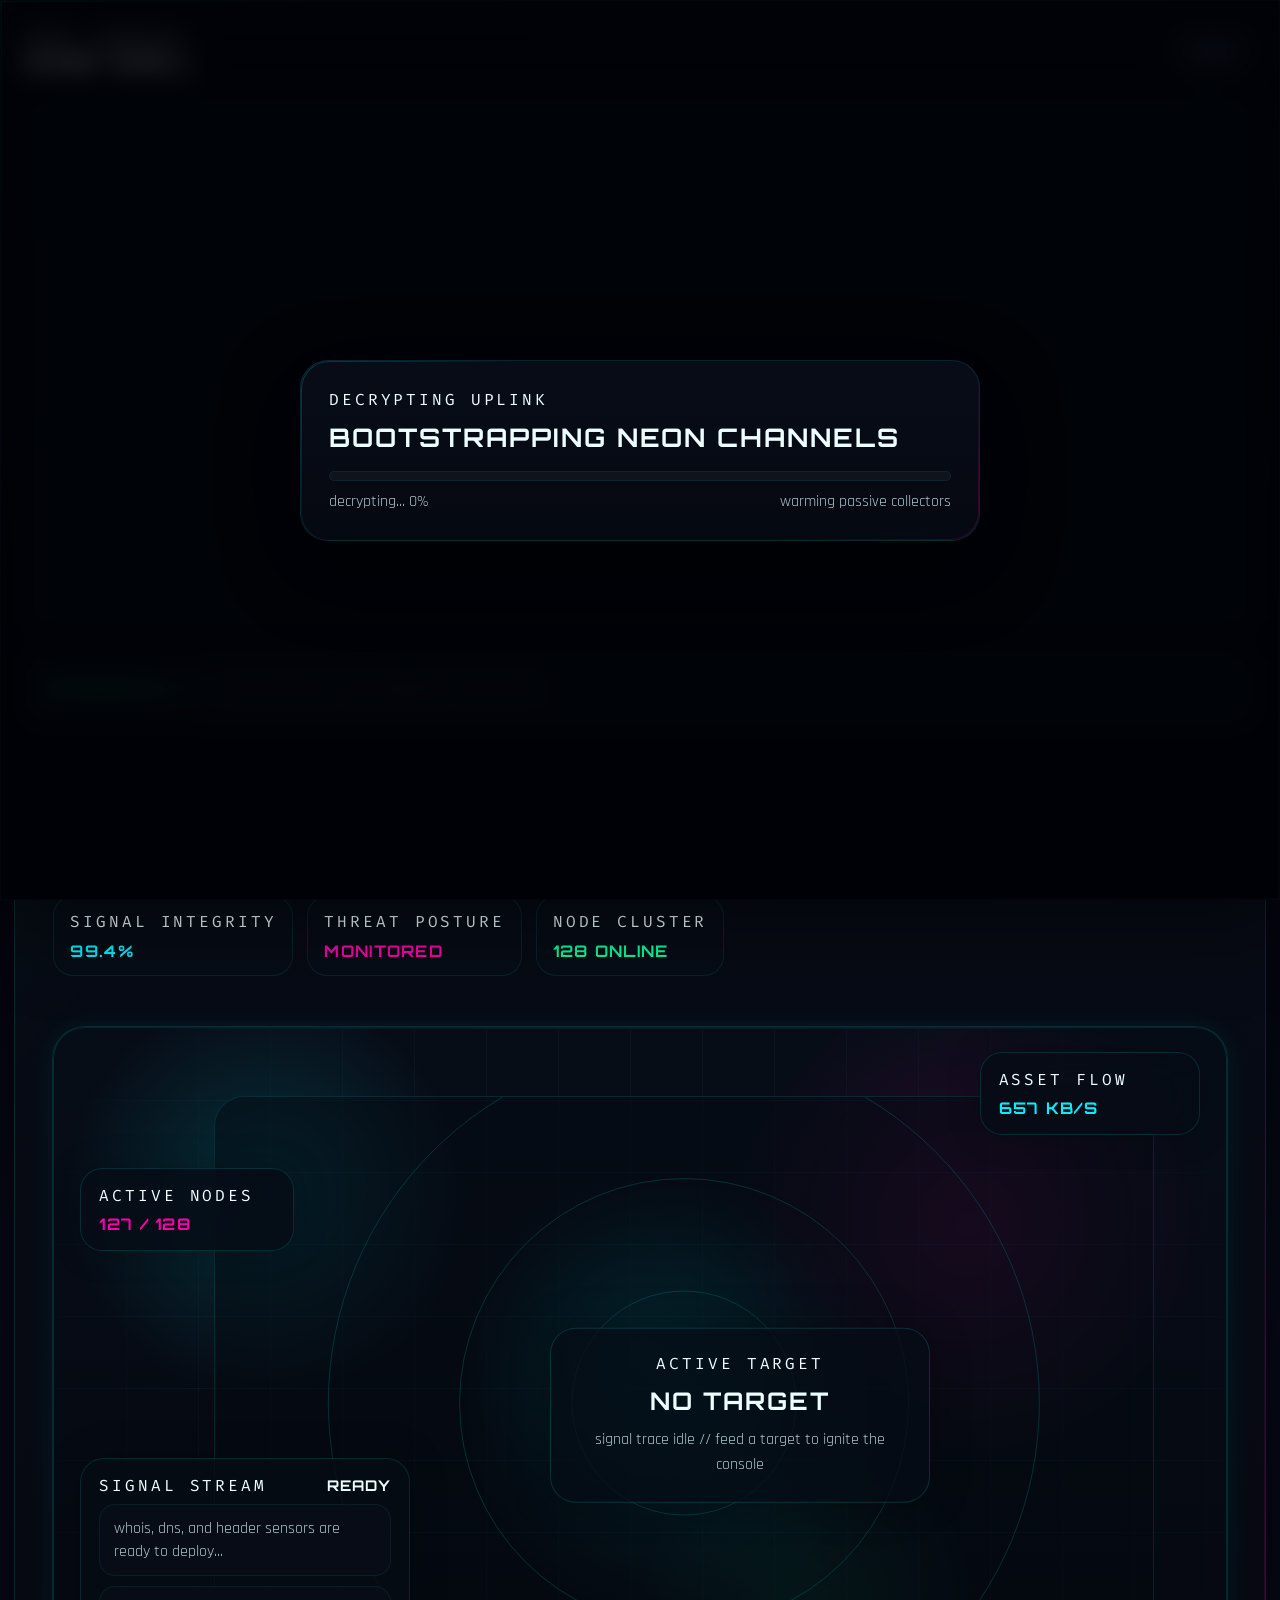
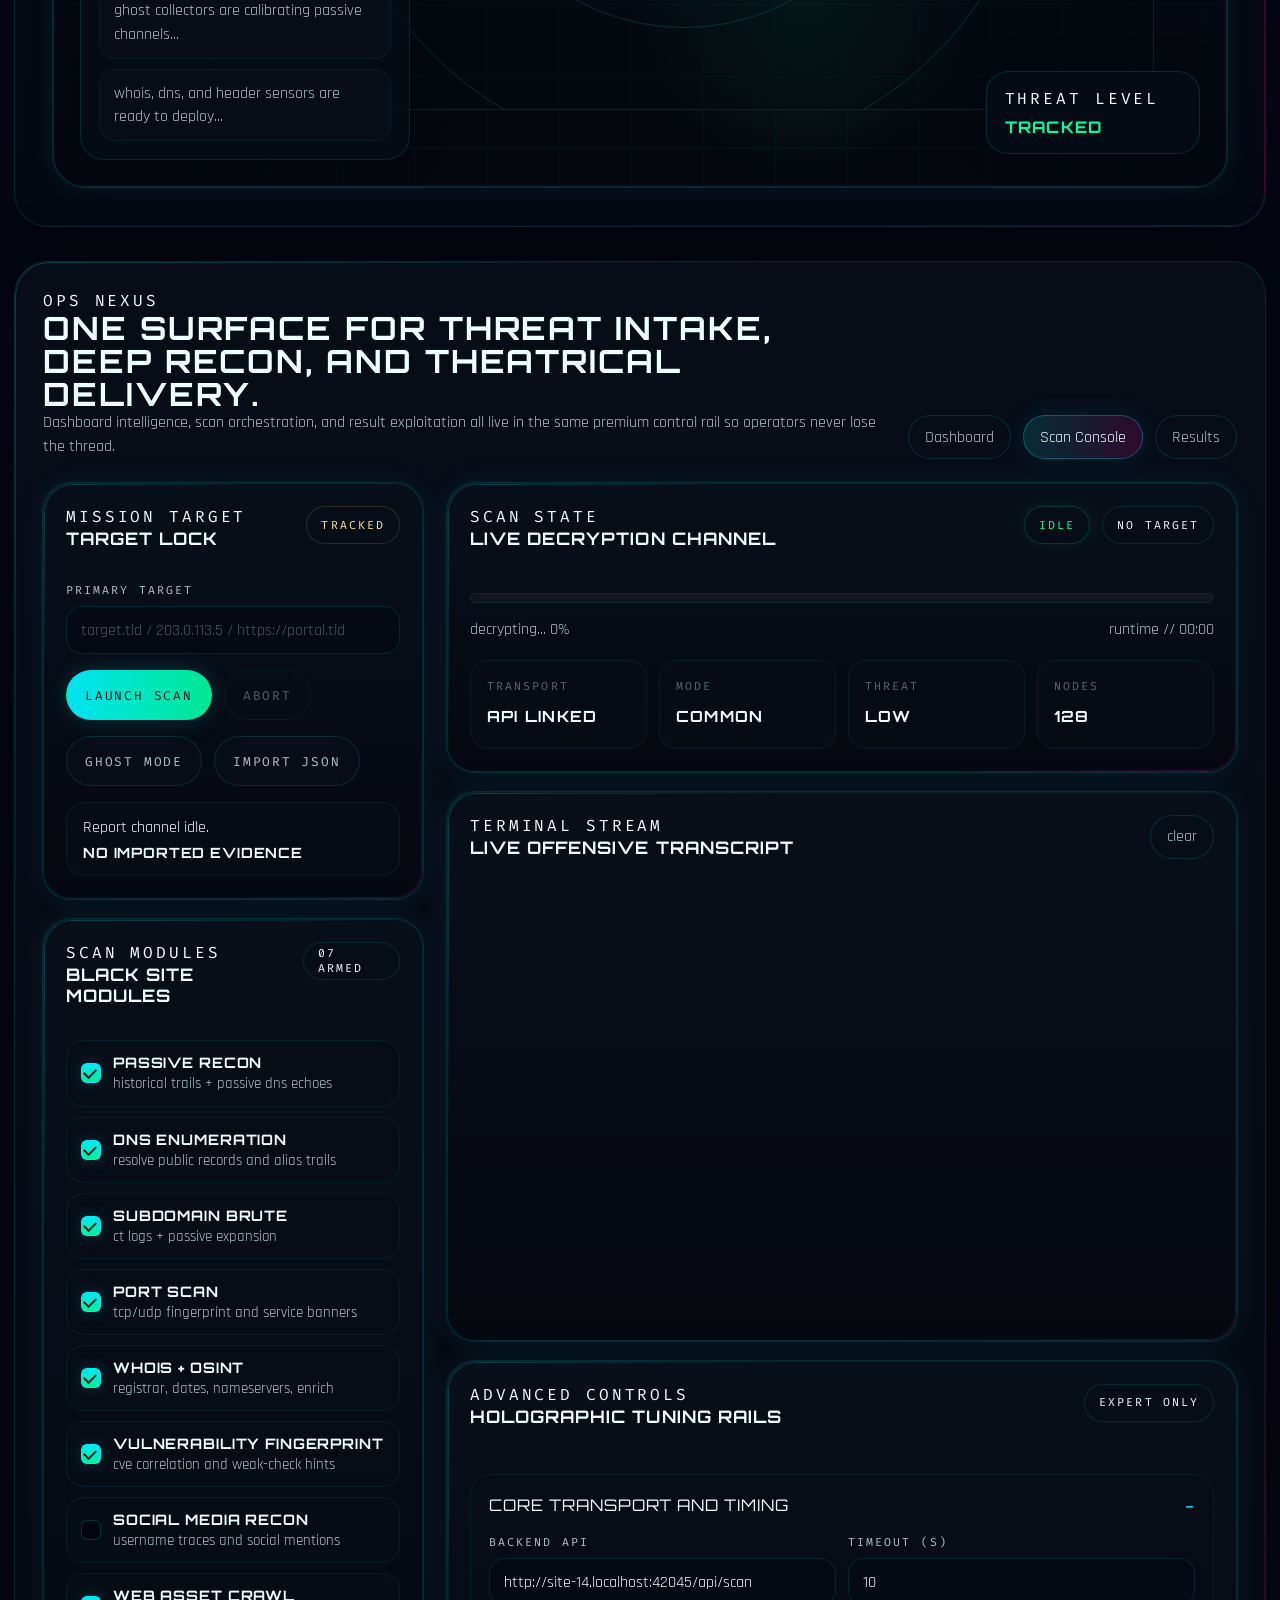
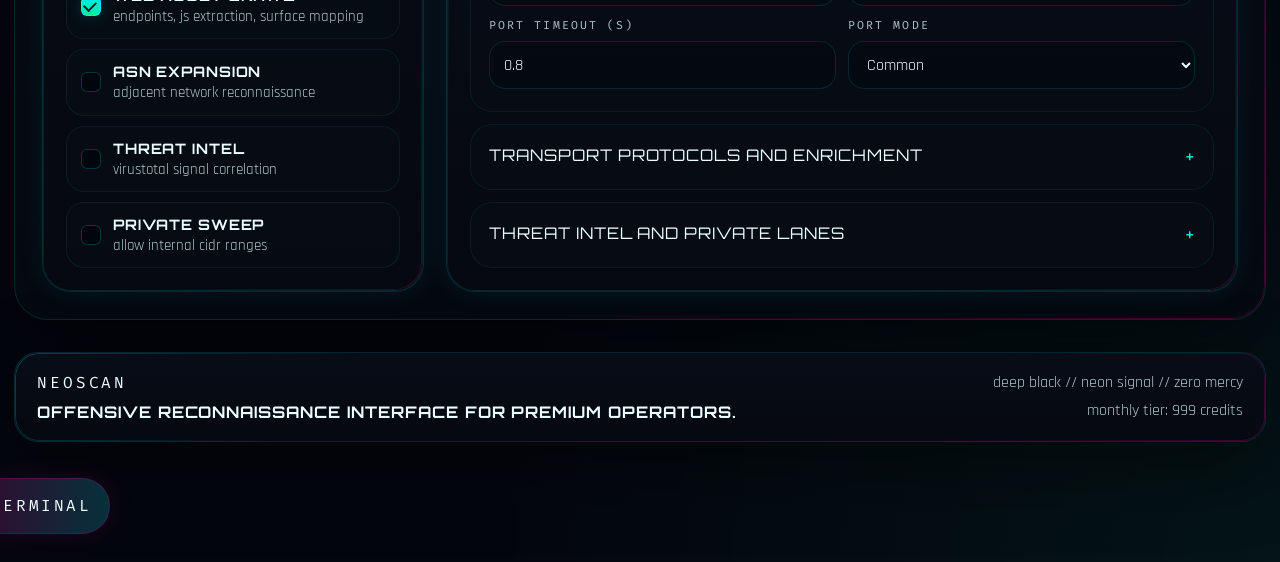
==== commit c017422c: "123" ====
--- a/frontend/console.html
+++ b/frontend/console.html
@@ -1,635 +1,34 @@
 <!doctype html>
-<html lang="zh-CN">
+<html lang="en">
   <head>
     <meta charset="UTF-8" />
+    <meta http-equiv="refresh" content="0; url=./?view=console#workspace" />
     <meta name="viewport" content="width=device-width, initial-scale=1.0" />
-    <title>TOKIHANE // SCAN WORKSPACE</title>
-    <link rel="preconnect" href="https://fonts.googleapis.com" />
-    <link rel="preconnect" href="https://fonts.gstatic.com" crossorigin />
-    <link
-      href="https://fonts.googleapis.com/css2?family=Orbitron:wght@500;700;800&family=Share+Tech+Mono&family=Space+Grotesk:wght@400;500;700&display=swap"
-      rel="stylesheet"
-    />
-    <link rel="stylesheet" href="./styles.css" />
-    <link rel="stylesheet" href="./console-effects.css" />
+    <title>Redirecting to NEOSCAN Console</title>
+    <style>
+      :root {
+        color-scheme: dark;
+      }
+
+      body {
+        margin: 0;
+        min-height: 100vh;
+        display: grid;
+        place-items: center;
+        background: #04070f;
+        color: #dffcff;
+        font-family: sans-serif;
+      }
+
+      a {
+        color: #00f0ff;
+      }
+    </style>
     <script>
-      (() => {
-        try {
-          if (window.sessionStorage.getItem("tokihane-page-transition") === "landing-to-console") {
-            document.documentElement.classList.add("page-enter-console");
-          }
-        } catch (error) {}
-      })();
+      window.location.replace("./?view=console#workspace");
     </script>
   </head>
   <body>
-    <canvas id="matrixRain" class="matrix-rain"></canvas>
-    <div class="bg-grid" aria-hidden="true"></div>
-    <div class="bg-noise" aria-hidden="true"></div>
-
-    <main class="console-shell">
-      <div class="console-frame">
-        <header class="hud-top reveal">
-          <div class="hud-top__lead">
-            <div class="brand-block">
-              <div class="logo-mark" aria-hidden="true">
-                <svg viewBox="0 0 120 120" role="img">
-                  <defs>
-                    <linearGradient id="logoNeonA" x1="0%" y1="0%" x2="100%" y2="100%">
-                      <stop offset="0%" stop-color="#7fffd4" />
-                      <stop offset="52%" stop-color="#39d0ff" />
-                      <stop offset="100%" stop-color="#a870ff" />
-                    </linearGradient>
-                  </defs>
-                  <path d="M14 32 60 10l46 22v56l-46 22-46-22Z" fill="none" stroke="url(#logoNeonA)" stroke-width="4" />
-                  <path d="M30 38h60v10H70l-5 7H55l-5-7H30z" fill="url(#logoNeonA)" opacity="0.9" />
-                  <path d="M52 55h16v30H52z" fill="#97ffe2" opacity="0.88" />
-                  <path d="M44 66h32v6H62v14h-4V72H44z" fill="#0a151d" opacity="0.88" />
-                </svg>
-              </div>
-
-              <div class="brand-copy">
-                <p class="eyebrow">TOKIHANE / MISSION CONTROL</p>
-                <h1>Attack Surface Workspace</h1>
-                <p class="logo-sub">Launch scans, import reports, and review signal-rich output from one focused mission deck.</p>
-              </div>
-
-              <a href="./" class="console-home-link">Back to Overview</a>
-            </div>
-
-            <div class="status-focus">
-              <div class="status-focus__head">
-                <span class="eyebrow">Current mission</span>
-                <span class="status-focus__badge">Live Console</span>
-              </div>
-              <strong id="statusTarget">NO TARGET</strong>
-              <p>Target, job state, and execution feedback stay pinned while collection is in progress.</p>
-              <div class="status-focus__notes">
-                <span>Ready for target intake</span>
-                <span>Progress-aware controls</span>
-                <span>Evidence-ready output</span>
-              </div>
-            </div>
-          </div>
-
-          <div class="hud-cards">
-            <article class="hud-card">
-              <span>THREAT</span>
-              <strong id="hudThreat">LOW</strong>
-            </article>
-            <article class="hud-card">
-              <span>SIGNAL</span>
-              <strong id="hudSignal">98%</strong>
-            </article>
-            <article class="hud-card">
-              <span>TIME</span>
-              <strong id="hudClock">--:--:--</strong>
-            </article>
-            <article class="hud-card hud-card--status">
-              <span>STATUS</span>
-              <strong id="hudTaskState">IDLE</strong>
-            </article>
-          </div>
-        </header>
-
-        <form id="scanForm" class="console-workspace reveal delay-1">
-          <aside class="control-sidebar">
-            <section class="stack-section stack-section--entry">
-              <header class="section-head section-head--stack">
-                <span class="zone-code">INPUT / 01</span>
-                <strong>Target Intake</strong>
-              </header>
-
-              <label class="input-block">
-                <span>Target</span>
-                <input id="target" type="text" placeholder="example.com / https://example.com / 1.1.1.1" required />
-              </label>
-
-              <div class="split-fields">
-                <label class="input-block">
-                  <span>Timeout(s)</span>
-                  <div class="number-cyber-wrap">
-                    <input id="timeout" type="number" min="1" step="1" value="10" />
-                    <div class="number-cyber-stepper" aria-hidden="true">
-                      <button class="number-step-btn up" type="button" data-target="timeout" data-dir="up">+</button>
-                      <button class="number-step-btn down" type="button" data-target="timeout" data-dir="down">-</button>
-                    </div>
-                  </div>
-                </label>
-
-                <label class="input-block">
-                  <span>Backend API</span>
-                  <input id="apiUrl" type="text" placeholder="http://localhost:8000/api/scan" />
-                </label>
-              </div>
-
-              <div class="entry-tip">
-                <span>Supports live target scans for domains, URLs, and IPs. Imported reports remain reviewable in the same result dock.</span>
-              </div>
-            </section>
-
-            <section class="stack-section stack-section--upload">
-              <header class="section-head section-head--stack">
-                <span class="zone-code">IMPORT / 02</span>
-                <strong>Report Ingest</strong>
-              </header>
-
-              <div id="reportDropzone" class="report-dropzone">
-                <div class="report-dropzone__icon" aria-hidden="true">01</div>
-                <div class="report-dropzone__copy">
-                  <strong>Drag a JSON report here or choose one manually.</strong>
-                  <p>Use imported results for quick review, export inspection, and historical comparison.</p>
-                </div>
-
-                <div id="reportFileMeta" class="report-file-meta">
-                  <div class="report-file-meta__name">
-                    <span>Selected file</span>
-                    <strong id="reportFileName">No file selected</strong>
-                  </div>
-                  <div class="report-file-meta__details">
-                    <span id="reportFileSize">Ready for import</span>
-                    <span id="reportFileType">JSON report</span>
-                  </div>
-                </div>
-
-                <label class="file-btn report-dropzone__action">
-                  Import JSON Report
-                  <input id="reportFile" type="file" accept=".json,application/json" />
-                </label>
-              </div>
-            </section>
-
-            <section class="stack-section">
-              <header class="section-head section-head--stack">
-                <span class="zone-code">PROFILE / 03</span>
-                <strong>Scan Profile</strong>
-              </header>
-
-              <label class="input-block">
-                <span>Port Engine</span>
-                <select id="portScanner">
-                  <option value="auto" selected>Auto / Detect nmap</option>
-                  <option value="nmap">Nmap</option>
-                </select>
-              </label>
-
-              <div class="split-fields">
-                <label class="input-block">
-                  <span>Port Timeout(s)</span>
-                  <div class="number-cyber-wrap">
-                    <input id="portTimeout" type="number" min="0.1" step="0.1" value="0.8" />
-                    <div class="number-cyber-stepper" aria-hidden="true">
-                      <button class="number-step-btn up" type="button" data-target="portTimeout" data-dir="up">+</button>
-                      <button class="number-step-btn down" type="button" data-target="portTimeout" data-dir="down">-</button>
-                    </div>
-                  </div>
-                </label>
-
-                <div class="mode-protocols">
-                  <span>Protocols</span>
-                  <div class="toggles toggles--compact">
-                    <label class="toggle"><input id="tcpScan" type="checkbox" checked /> TCP</label>
-                    <label class="toggle"><input id="udpScan" type="checkbox" /> UDP</label>
-                  </div>
-                </div>
-              </div>
-
-              <div class="scan-mode-group">
-                <span class="scan-mode-title">Port Scan Mode</span>
-                <div class="scan-mode-options">
-                  <label class="toggle"><input type="radio" name="scanMode" value="common" checked /> Common</label>
-                  <label class="toggle"><input type="radio" name="scanMode" value="full" /> Full</label>
-                  <label class="toggle"><input type="radio" name="scanMode" value="custom" /> Custom</label>
-                </div>
-              </div>
-
-              <label id="customPortsWrap" class="input-block hidden">
-                <span>Custom Ports</span>
-                <input id="customPorts" type="text" placeholder="22,80,443,3306 or 1-1024" />
-              </label>
-            </section>
-
-            <section class="stack-section">
-              <header class="section-head section-head--stack">
-                <span class="zone-code">MODULES / 04</span>
-                <strong>Collection Sources</strong>
-              </header>
-
-              <div class="module-grid">
-                <div class="feature-block">
-                  <label class="port-scan-master">
-                    <span>VirusTotal</span>
-                    <small>Reputation signal</small>
-                    <div class="port-scan-switch">
-                      <input id="vtScan" type="checkbox" />
-                      <span id="vtScanStateText">OFF</span>
-                    </div>
-                  </label>
-                </div>
-
-                <div class="feature-block">
-                  <label class="port-scan-master">
-                    <span>Port Scan</span>
-                    <small>Open service discovery</small>
-                    <div class="port-scan-switch">
-                      <input id="enablePortScan" type="checkbox" />
-                      <span id="portScanStateText">OFF</span>
-                    </div>
-                  </label>
-                </div>
-
-                <div class="feature-block">
-                  <label class="port-scan-master">
-                    <span>CT Logs</span>
-                    <small>Certificate expansion</small>
-                    <div class="port-scan-switch">
-                      <input id="ctScan" type="checkbox" />
-                      <span id="ctScanStateText">OFF</span>
-                    </div>
-                  </label>
-                </div>
-
-                <div class="feature-block">
-                  <label class="port-scan-master">
-                    <span>Passive DNS</span>
-                    <small>Historical resolution</small>
-                    <div class="port-scan-switch">
-                      <input id="passiveDnsScan" type="checkbox" />
-                      <span id="passiveDnsScanStateText">OFF</span>
-                    </div>
-                  </label>
-                </div>
-
-                <div class="feature-block">
-                  <label class="port-scan-master">
-                    <span>ASN Expand</span>
-                    <small>Neighboring infrastructure</small>
-                    <div class="port-scan-switch">
-                      <input id="asnScan" type="checkbox" />
-                      <span id="asnScanStateText">OFF</span>
-                    </div>
-                  </label>
-                </div>
-
-                <div class="feature-block">
-                  <label class="port-scan-master">
-                    <span>Web Assets</span>
-                    <small>Endpoint and tech review</small>
-                    <div class="port-scan-switch">
-                      <input id="webAssetScan" type="checkbox" />
-                      <span id="webAssetScanStateText">OFF</span>
-                    </div>
-                  </label>
-                </div>
-
-                <div class="feature-block">
-                  <label class="port-scan-master">
-                    <span>Service Risk</span>
-                    <small>CVE and weak checks</small>
-                    <div class="port-scan-switch">
-                      <input id="serviceRiskScan" type="checkbox" />
-                      <span id="serviceRiskScanStateText">OFF</span>
-                    </div>
-                  </label>
-                </div>
-
-                <div class="feature-block">
-                  <label class="port-scan-master">
-                    <span>Private IP</span>
-                    <small>Internal scope support</small>
-                    <div class="port-scan-switch">
-                      <input id="allowPrivateIp" type="checkbox" />
-                      <span id="allowPrivateIpStateText">OFF</span>
-                    </div>
-                  </label>
-                </div>
-              </div>
-            </section>
-
-            <section class="stack-section stack-section--actions">
-              <header class="section-head section-head--stack">
-                <span class="zone-code">ACTION / 05</span>
-                <strong>Run And Control</strong>
-              </header>
-
-              <div class="action-rack">
-                <button type="submit" id="runBtn" class="glow-btn primary-action">Start Scan</button>
-                <button type="button" id="stopBtn" class="glow-btn">Stop Scan</button>
-                <button type="button" id="downloadBtn" class="glow-btn">Download Result</button>
-                <button type="button" id="clearBtn" class="glow-btn">Reset Workspace</button>
-              </div>
-
-              <div class="progress-wrap">
-                <div class="progress-meta">
-                  <span class="eyebrow">Scan Progress</span>
-                  <strong id="progressText">Progress: 0%</strong>
-                </div>
-                <div class="progress-track">
-                  <div id="progressBar" class="progress-bar"></div>
-                </div>
-              </div>
-            </section>
-          </aside>
-
-          <section class="center-stage">
-            <div class="center-stage__head">
-              <span class="zone-code">CORE / 06</span>
-              <h2>Mission Deck</h2>
-              <p>Watch live telemetry, track the active target, and keep configuration in reach while results are building.</p>
-            </div>
-
-            <section class="recon-core control-zone">
-              <div class="core-ribbon">
-                <div class="core-ribbon__cell">
-                  <span>TARGET</span>
-                  <strong id="hudTargetLock">ENTER TARGET</strong>
-                </div>
-                <div class="core-ribbon__cell">
-                  <span>MODULES ON</span>
-                  <strong id="hudModuleActive">0</strong>
-                </div>
-                <div class="core-ribbon__cell">
-                  <span>LATENCY</span>
-                  <strong id="hudLatency">-- ms</strong>
-                </div>
-              </div>
-
-              <div class="radar-stage">
-                <div class="radar-backdrop" aria-hidden="true"></div>
-                <div class="radar-grid-shell cyber-void-art" aria-hidden="true">
-                  <span class="radar-ring radar-ring--outer"></span>
-                  <span class="radar-ring radar-ring--mid"></span>
-                  <span class="radar-ring radar-ring--inner"></span>
-                  <span class="radar-axis radar-axis--x"></span>
-                  <span class="radar-axis radar-axis--y"></span>
-                  <span class="radar-axis radar-axis--diag-a"></span>
-                  <span class="radar-axis radar-axis--diag-b"></span>
-                  <span class="radar-sweep"></span>
-                  <canvas id="voidRainPanel" class="void-rain-canvas"></canvas>
-                  <span class="radar-node radar-node--n1"><i></i><em>HOST</em></span>
-                  <span class="radar-node radar-node--n2"><i></i><em>PORTS</em></span>
-                  <span class="radar-node radar-node--n3"><i></i><em>DNS</em></span>
-                  <span class="radar-node radar-node--n4"><i></i><em>WEB</em></span>
-                  <span class="radar-node radar-node--n5"><i></i><em>RISK</em></span>
-                </div>
-
-                <div class="radar-center">
-                  <span class="radar-center__eyebrow">ACTIVE TARGET</span>
-                  <strong id="coreTargetEcho">NO TARGET</strong>
-                  <p id="coreStatusLine">Scan engine idle. Enter a target to begin.</p>
-                </div>
-
-                <div class="radar-readouts">
-                  <article class="metric-card">
-                    <span>DATA FLOW</span>
-                    <strong id="hudPacketFlow">0 kb/s</strong>
-                  </article>
-                  <article class="metric-card">
-                    <span>SCAN STATE</span>
-                    <strong id="coreSignalLane">IDLE</strong>
-                  </article>
-                  <article class="metric-card">
-                    <span>TASK STATE</span>
-                    <strong id="coreStateVector">IDLE</strong>
-                  </article>
-                </div>
-              </div>
-            </section>
-
-            <section id="moduleConfigStage" class="module-config-stage module-config-stage--center">
-              <header class="module-config-head">
-                <span>Module Config</span>
-                <h2>Active Module Settings</h2>
-                <p>Enabled modules surface their advanced controls here so the main scan lane stays clean.</p>
-              </header>
-
-              <div id="moduleConfigEmpty" class="module-config-empty">Enable a module to reveal its advanced settings.</div>
-
-              <div class="module-config-grid">
-                <div id="vtOptions" class="port-options-panel is-closed">
-                  <h3 class="module-config-title">VirusTotal Configuration</h3>
-                  <label class="input-block">
-                    <span>VirusTotal API Key</span>
-                    <input id="vtApiKey" type="password" placeholder="Enter your VirusTotal API key" autocomplete="off" />
-                  </label>
-                </div>
-
-                <div id="portScanOptions" class="port-options-panel is-closed">
-                  <h3 class="module-config-title">Port Scan Controls</h3>
-                  <p class="config-note">Port mode, protocol, and timeout settings are synchronized with the scan profile panel on the left.</p>
-                </div>
-
-                <div id="asnOptions" class="port-options-panel is-closed">
-                  <h3 class="module-config-title">ASN Expansion Controls</h3>
-                  <div class="toggle-dock">
-                    <div class="toggles">
-                      <label class="toggle"><input id="asnExpandCSegment" type="checkbox" /> Expand adjacent C-segment hosts</label>
-                    </div>
-                  </div>
-                </div>
-
-                <div id="webAssetOptions" class="port-options-panel is-closed">
-                  <h3 class="module-config-title">Web Asset Enumeration</h3>
-                  <div class="toggle-dock">
-                    <div class="toggles">
-                      <label class="toggle"><input id="webCrawler" type="checkbox" checked /> Crawl linked pages</label>
-                      <label class="toggle"><input id="webJsExtract" type="checkbox" checked /> Extract JavaScript endpoints</label>
-                      <label class="toggle"><input id="webSensitivePathExtract" type="checkbox" checked /> Surface sensitive paths</label>
-                      <label class="toggle"><input id="webDirScan" type="checkbox" checked /> Probe directories and files</label>
-                      <label class="toggle"><input id="webDirUseFfuf" type="checkbox" /> Use ffuf for directory probing</label>
-                    </div>
-                  </div>
-                </div>
-
-                <div id="serviceRiskOptions" class="port-options-panel is-closed">
-                  <h3 class="module-config-title">Service Risk Controls</h3>
-                  <div class="toggle-dock">
-                    <div class="toggles">
-                      <label class="toggle"><input id="cveLookup" type="checkbox" /> Correlate CPE and CVE matches</label>
-                      <label class="toggle"><input id="weakNmapChecks" type="checkbox" /> Run weak configuration checks</label>
-                    </div>
-                  </div>
-                </div>
-
-                <div id="networkOptions" class="port-options-panel is-closed">
-                  <h3 class="module-config-title">Private Network Scope</h3>
-                  <label class="input-block">
-                    <span>CIDR Targets</span>
-                    <input id="cidrTargets" type="text" placeholder="192.168.1.0/24,10.0.0.0/24" />
-                  </label>
-                </div>
-              </div>
-            </section>
-          </section>
-
-          <aside class="intel-sidebar">
-            <section class="intel-panel control-zone">
-              <header class="zone-head zone-head--compact">
-                <span class="zone-code">SUMMARY / 07</span>
-                <h2>Mission Brief</h2>
-              </header>
-
-              <div id="missionBrief" class="summary-grid">
-                <article class="summary-card">
-                  <span>Target</span>
-                  <strong id="missionTarget">NO TARGET</strong>
-                </article>
-                <article class="summary-card">
-                  <span>Focus</span>
-                  <strong id="missionFocus">Ready to Scan</strong>
-                </article>
-                <article class="summary-card">
-                  <span>Mode</span>
-                  <strong id="missionMode">COMMON</strong>
-                </article>
-                <article class="summary-card">
-                  <span>Risk</span>
-                  <strong id="missionRisk">LOW</strong>
-                </article>
-              </div>
-            </section>
-
-            <section class="intel-panel control-zone">
-              <header class="zone-head zone-head--compact">
-                <span class="zone-code">HISTORY / 08</span>
-                <h2>Recent Activity</h2>
-              </header>
-
-              <div id="historyList" class="history-list">
-                <div class="history-item history-item--empty">
-                  <strong>No recent activity yet.</strong>
-                  <span>Completed scans and imported reports will appear here.</span>
-                </div>
-              </div>
-            </section>
-
-            <section class="intel-panel control-zone">
-              <header class="zone-head zone-head--compact">
-                <span class="zone-code">EVENT / 09</span>
-                <h2>Live Events</h2>
-              </header>
-
-              <div id="liveEvents" class="live-events">
-                <div class="event-line event-line--muted">[standby] scan system ready. enter a target to begin.</div>
-              </div>
-            </section>
-
-            <section class="intel-panel control-zone">
-              <header class="zone-head zone-head--compact">
-                <span class="zone-code">MODULE / 10</span>
-                <h2>Module Status</h2>
-              </header>
-
-              <div id="moduleStatusList" class="module-status-list"></div>
-            </section>
-          </aside>
-        </form>
-
-        <section class="bottom-console reveal delay-2">
-          <div class="dock-head">
-            <div class="dock-head__copy">
-              <span class="eyebrow">RESULT DOCK</span>
-              <h2>Findings, Logs, and Export Layers</h2>
-              <p>Read the high-level outcome first, then pivot into ports, technology signals, terminal output, or raw evidence.</p>
-            </div>
-
-            <div class="dock-head__meta">
-              <span>Output Layer</span>
-              <strong>Live Review / 5 Views</strong>
-            </div>
-          </div>
-
-          <div class="results-overview">
-            <article class="summary-card summary-card--result">
-              <span>Result State</span>
-              <strong id="resultStatus">STANDBY</strong>
-            </article>
-            <article class="summary-card summary-card--result">
-              <span>Open Ports</span>
-              <strong id="resultOpenPorts">0</strong>
-            </article>
-            <article class="summary-card summary-card--result">
-              <span>Tech Signals</span>
-              <strong id="resultTechCount">0</strong>
-            </article>
-            <article class="summary-card summary-card--result">
-              <span>Source</span>
-              <strong id="resultSourceBadge">NO DATA</strong>
-            </article>
-          </div>
-
-          <div class="dock-tabs" role="tablist" aria-label="Result dock tabs">
-            <button class="dock-tab is-active" type="button" data-tab="assets" role="tab" aria-selected="true">Assets</button>
-            <button class="dock-tab" type="button" data-tab="ports" role="tab" aria-selected="false">Ports</button>
-            <button class="dock-tab" type="button" data-tab="tech" role="tab" aria-selected="false">Tech</button>
-            <button class="dock-tab" type="button" data-tab="logs" role="tab" aria-selected="false">Logs</button>
-            <button class="dock-tab" type="button" data-tab="export" role="tab" aria-selected="false">Export</button>
-          </div>
-
-          <div class="dock-panels">
-            <section class="dock-panel is-active" data-panel="assets" role="tabpanel">
-              <div class="dock-panel__intro">
-                <strong>Summary View</strong>
-                <span>Primary target findings and scan overview</span>
-              </div>
-              <div id="summary" class="summary">
-                <div class="summary-item">Run a scan or import a report to view summarized findings.</div>
-              </div>
-            </section>
-
-            <section class="dock-panel" data-panel="ports" role="tabpanel" hidden>
-              <div class="dock-panel__intro">
-                <strong>Port Intelligence</strong>
-                <span>Open service banners and exposure hints</span>
-              </div>
-              <div id="portsOutput" class="dock-list dock-list--ports">
-                <div class="summary-item">Open ports and service banners will appear here.</div>
-              </div>
-            </section>
-
-            <section class="dock-panel" data-panel="tech" role="tabpanel" hidden>
-              <div class="dock-panel__intro">
-                <strong>Technology Signals</strong>
-                <span>Detected stacks, endpoints, and service-risk hints</span>
-              </div>
-              <div id="techOutput" class="dock-list">
-                <div class="summary-item">Technologies, fingerprints, and service risk findings will appear here.</div>
-              </div>
-            </section>
-
-            <section class="dock-panel" data-panel="logs" role="tabpanel" hidden>
-              <div class="dock-panel__intro">
-                <strong>Execution Log</strong>
-                <span>Live terminal output and scan lifecycle events</span>
-              </div>
-              <div id="terminal" class="terminal"></div>
-            </section>
-
-            <section class="dock-panel" data-panel="export" role="tabpanel" hidden>
-              <div class="dock-panel__intro">
-                <strong>Raw Evidence</strong>
-                <span>Structured export payload for reporting and handoff</span>
-              </div>
-              <div class="export-panel">
-                <div class="export-summary">
-                  <article class="summary-card">
-                    <span>Source</span>
-                    <strong id="exportSource">NO DATA</strong>
-                  </article>
-                  <article class="summary-card">
-                    <span>Target</span>
-                    <strong id="exportTarget">NO TARGET</strong>
-                  </article>
-                </div>
-                <pre id="rawOutput" class="raw-output"></pre>
-              </div>
-            </section>
-          </div>
-        </section>
-      </div>
-    </main>
-
-    <script src="./app.js" defer></script>
-    <script src="./console-effects.js" defer></script>
+    <p>Redirecting to <a href="./?view=console#workspace">NEOSCAN Console</a>...</p>
   </body>
 </html>
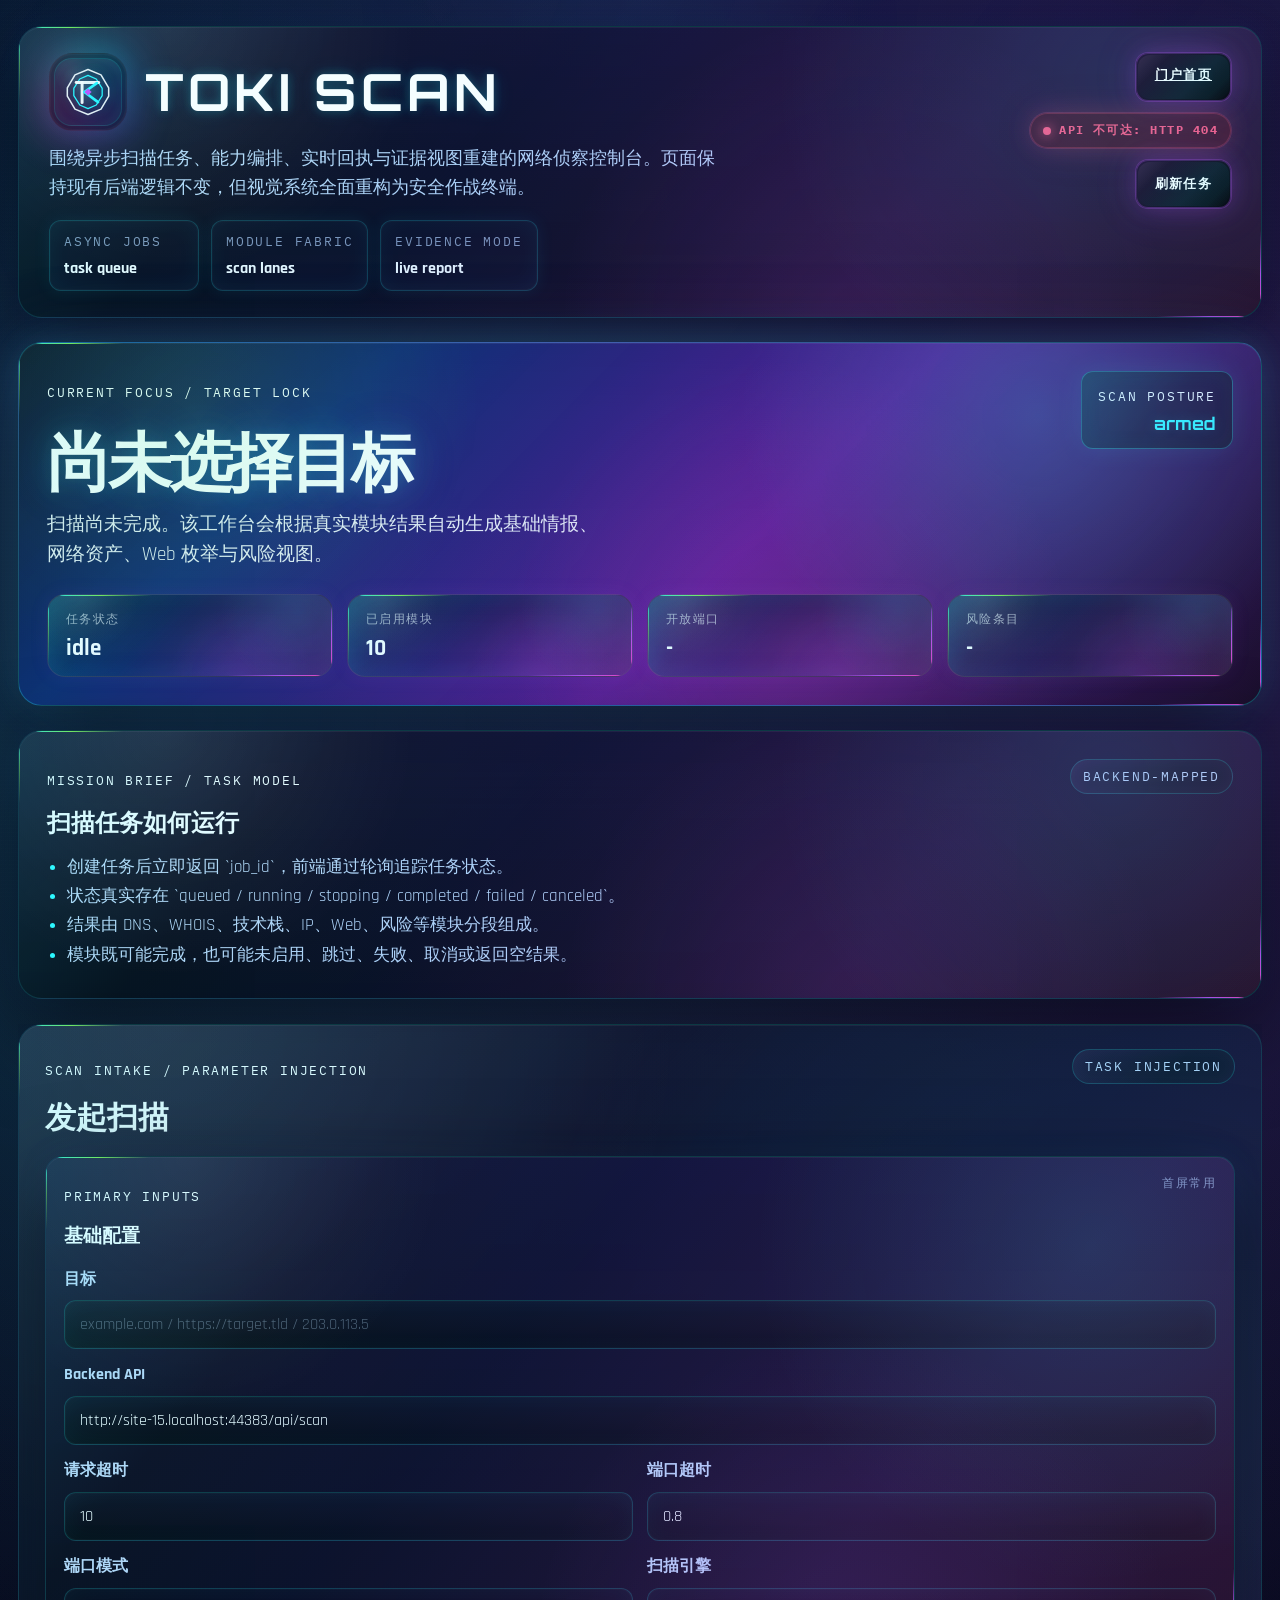
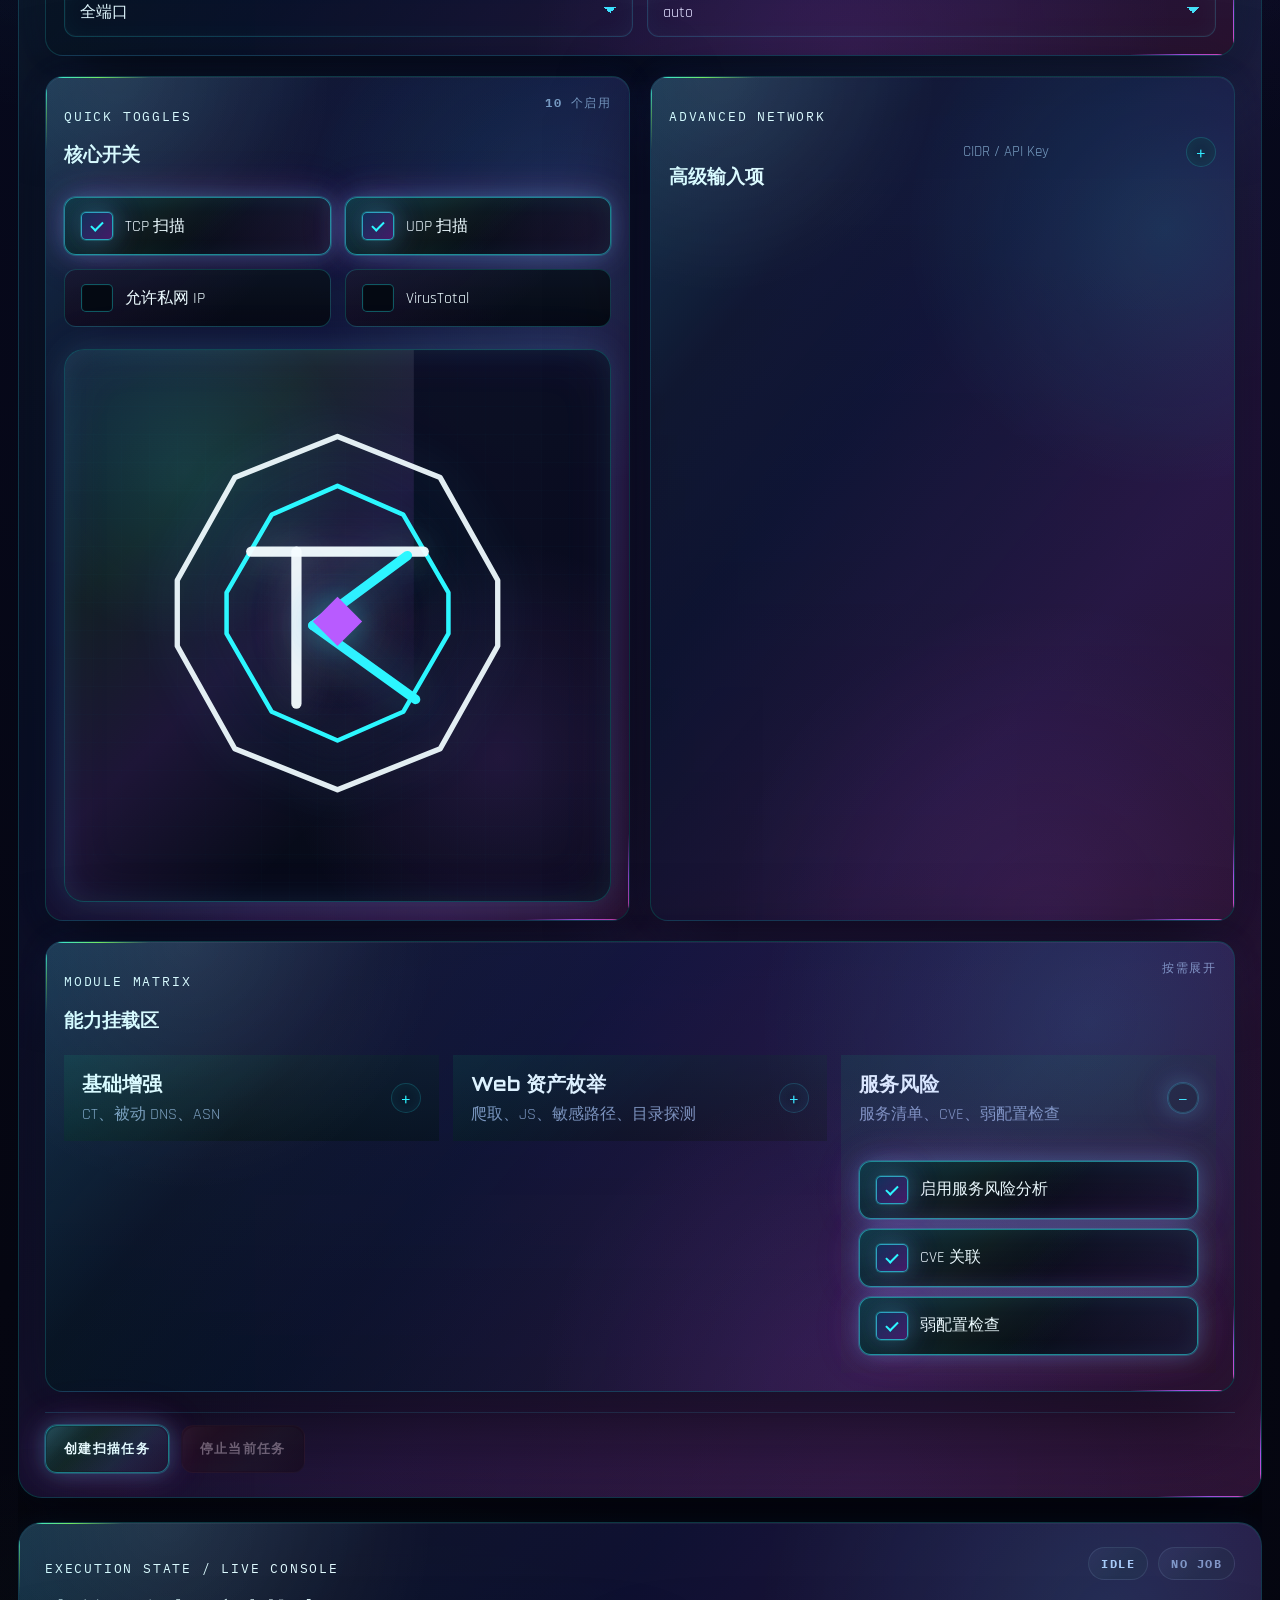
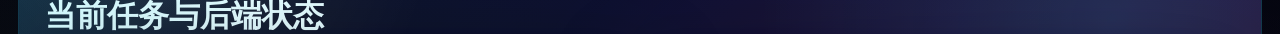
==== commit 6f0aedc8: "123" ====
--- a/frontend/console.html
+++ b/frontend/console.html
@@ -1,34 +1,492 @@
 <!doctype html>
-<html lang="en">
+<html lang="zh-CN">
   <head>
     <meta charset="UTF-8" />
-    <meta http-equiv="refresh" content="0; url=./?view=console#workspace" />
     <meta name="viewport" content="width=device-width, initial-scale=1.0" />
-    <title>Redirecting to NEOSCAN Console</title>
-    <style>
-      :root {
-        color-scheme: dark;
-      }
-
-      body {
-        margin: 0;
-        min-height: 100vh;
-        display: grid;
-        place-items: center;
-        background: #04070f;
-        color: #dffcff;
-        font-family: sans-serif;
-      }
-
-      a {
-        color: #00f0ff;
-      }
-    </style>
-    <script>
-      window.location.replace("./?view=console#workspace");
-    </script>
+    <title>TOKI Scan Console</title>
+    <link rel="preconnect" href="https://fonts.googleapis.com" />
+    <link rel="preconnect" href="https://fonts.gstatic.com" crossorigin />
+    <link
+      href="https://fonts.googleapis.com/css2?family=Orbitron:wght@500;700;800&family=Rajdhani:wght@500;600;700&family=IBM+Plex+Mono:wght@400;500;700&display=swap"
+      rel="stylesheet"
+    />
+    <link rel="stylesheet" href="./theme.css" />
+    <link rel="stylesheet" href="./styles.css" />
   </head>
   <body>
-    <p>Redirecting to <a href="./?view=console#workspace">NEOSCAN Console</a>...</p>
+    <div class="scene scene--grid" aria-hidden="true"></div>
+    <div class="scene scene--scanlines" aria-hidden="true"></div>
+    <div class="scene scene--noise" aria-hidden="true"></div>
+    <div class="scene scene--aurora" aria-hidden="true"></div>
+    <div class="scene scene--beams" aria-hidden="true"></div>
+    <div class="scene scene--orbs" aria-hidden="true"></div>
+    <div class="scene scene--glow scene--glow-a" aria-hidden="true"></div>
+    <div class="scene scene--glow scene--glow-b" aria-hidden="true"></div>
+    <div class="scene scene--glow scene--glow-c" aria-hidden="true"></div>
+
+    <div class="app-shell">
+      <header class="topbar hud-panel">
+        <div class="topbar__main">
+          <div class="brand-block">
+            <h1 class="brand-lockup">
+              <span class="brand-logo" aria-hidden="true">
+                <svg viewBox="0 0 88 88" role="presentation" focusable="false">
+                  <path
+                    class="brand-logo__badge"
+                    d="M44 6 66 15 79 37v14L66 73 44 82 22 73 9 51V37L22 15Z"
+                  />
+                  <path
+                    class="brand-logo__badge-inner"
+                    d="M44 16 58 22 68 38v12L58 66 44 72 30 66 20 50V38L30 22Z"
+                  />
+                  <path class="brand-logo__monogram brand-logo__monogram--top" d="M24 28h38" />
+                  <path class="brand-logo__monogram brand-logo__monogram--stem" d="M34 28v34" />
+                  <path class="brand-logo__accent" d="M38 44 59 29" />
+                  <path class="brand-logo__accent" d="M38 44 61 61" />
+                  <path class="brand-logo__core" d="M44 38 50 44 44 50 38 44Z" />
+                </svg>
+              </span>
+              <span class="brand-title" data-text="TOKI SCAN">TOKI SCAN</span>
+            </h1>
+            <p class="topbar__lead">
+              围绕异步扫描任务、能力编排、实时回执与证据视图重建的网络侦察控制台。页面保持现有后端逻辑不变，但视觉系统全面重构为安全作战终端。
+            </p>
+          </div>
+
+          <div class="signal-strip" aria-hidden="true">
+            <div class="signal-chip">
+              <span>async jobs</span>
+              <strong>task queue</strong>
+            </div>
+            <div class="signal-chip">
+              <span>module fabric</span>
+              <strong>scan lanes</strong>
+            </div>
+            <div class="signal-chip">
+              <span>evidence mode</span>
+              <strong>live report</strong>
+            </div>
+          </div>
+        </div>
+
+        <div class="topbar__actions">
+          <a class="button button--secondary" href="./">门户首页</a>
+          <div class="health-pill" id="healthPill" data-tone="neutral">
+            <span class="dot"></span>
+            <span id="healthText">检查 API 中</span>
+          </div>
+          <button class="button button--secondary" id="refreshJobsBtn" type="button">刷新任务</button>
+        </div>
+      </header>
+
+      <section class="hero-grid">
+        <article class="hero-card hero-card--highlight hud-panel">
+          <div class="hero-card__head">
+            <div>
+              <p class="eyebrow">Current Focus / Target Lock</p>
+              <h2 id="heroTarget">尚未锁定目标</h2>
+            </div>
+            <div class="hero-lock">
+              <span class="hero-lock__label">scan posture</span>
+              <strong>armed</strong>
+            </div>
+          </div>
+
+          <p class="hero-summary" id="heroSummary">先输入域名、URL 或 IP，再装配能力模块并发起任务。</p>
+
+          <div class="hero-metrics">
+            <div class="metric-tile">
+              <span>任务状态</span>
+              <strong id="heroStatus">Idle</strong>
+            </div>
+            <div class="metric-tile">
+              <span>已启用模块</span>
+              <strong id="heroModules">0</strong>
+            </div>
+            <div class="metric-tile">
+              <span>开放端口</span>
+              <strong id="heroPorts">-</strong>
+            </div>
+            <div class="metric-tile">
+              <span>风险条目</span>
+              <strong id="heroRisks">-</strong>
+            </div>
+          </div>
+        </article>
+
+        <article class="hero-card hero-card--briefing hud-panel">
+          <div class="hero-card__head">
+            <div>
+              <p class="eyebrow">Mission Brief / Task Model</p>
+              <h3>扫描任务如何运行</h3>
+            </div>
+            <span class="briefing-tag">backend-mapped</span>
+          </div>
+
+          <ul class="plain-list">
+            <li>创建任务后立即返回 `job_id`，前端通过轮询追踪任务状态。</li>
+            <li>状态真实存在 `queued / running / stopping / completed / failed / canceled`。</li>
+            <li>结果由 DNS、WHOIS、技术栈、IP、Web、风险等模块分段组成。</li>
+            <li>模块既可能完成，也可能未启用、跳过、失败、取消或返回空结果。</li>
+          </ul>
+        </article>
+      </section>
+
+      <main class="workspace-shell" id="workspace">
+        <section class="workspace-band workspace-band--control">
+          <section class="panel console-panel console-panel--scan">
+            <div class="section-head">
+              <div>
+                <p class="eyebrow">Scan Intake / Parameter Injection</p>
+                <h2>发起扫描</h2>
+              </div>
+              <div class="panel-flags">
+                <span class="console-flag">task injection</span>
+              </div>
+            </div>
+
+            <form id="scanForm" class="scan-form">
+              <section class="subsection subsection--compact subsection--primary">
+                <div class="subsection__head">
+                  <div>
+                    <p class="eyebrow">Primary Inputs</p>
+                    <h3>基础配置</h3>
+                  </div>
+                  <span class="inline-stat">首屏常用</span>
+                </div>
+
+                <div class="stack">
+                  <label class="field">
+                    <span>目标</span>
+                    <input id="targetInput" name="target" type="text" placeholder="example.com / https://target.tld / 203.0.113.5" required />
+                  </label>
+
+                  <label class="field">
+                    <span>Backend API</span>
+                    <input id="apiUrlInput" name="apiUrl" type="url" placeholder="http://127.0.0.1:8000/api/scan" />
+                  </label>
+
+                  <div class="field-grid field-grid--two">
+                    <label class="field">
+                      <span>请求超时</span>
+                      <input id="timeoutInput" name="timeout" type="number" min="1" max="300" value="10" />
+                    </label>
+                    <label class="field">
+                      <span>端口超时</span>
+                      <input id="portTimeoutInput" name="portTimeout" type="number" min="0.05" max="60" step="0.05" value="0.8" />
+                    </label>
+                  </div>
+
+                  <div class="field-grid field-grid--two">
+                    <label class="field">
+                      <span>端口模式</span>
+                      <select id="scanModeInput" name="scanMode">
+                        <option value="common">常用端口</option>
+                        <option value="full" selected>全端口</option>
+                        <option value="custom">自定义</option>
+                      </select>
+                    </label>
+                    <label class="field">
+                      <span>扫描引擎</span>
+                      <select id="portScannerInput" name="portScanner">
+                        <option value="auto" selected>auto</option>
+                        <option value="nmap">nmap</option>
+                        <option value="builtin">builtin</option>
+                      </select>
+                    </label>
+                  </div>
+
+                  <label class="field" id="customPortsField" hidden>
+                    <span>自定义端口</span>
+                    <input id="customPortsInput" name="customPorts" type="text" placeholder="22,80,443,3306 或 1-1024" />
+                  </label>
+                </div>
+              </section>
+
+              <section class="subsection subsection--compact subsection--toggles">
+                <div class="subsection__head">
+                  <div>
+                    <p class="eyebrow">Quick Toggles</p>
+                    <h3>核心开关</h3>
+                  </div>
+                  <span class="inline-stat"><strong id="moduleCount">0</strong> 个启用</span>
+                </div>
+
+                <div class="toggle-grid">
+                  <label class="toggle">
+                    <input id="tcpScanInput" type="checkbox" checked />
+                    <span>TCP 扫描</span>
+                  </label>
+                  <label class="toggle">
+                    <input id="udpScanInput" type="checkbox" checked />
+                    <span>UDP 扫描</span>
+                  </label>
+                  <label class="toggle">
+                    <input id="allowPrivateIpInput" type="checkbox" />
+                    <span>允许私网 IP</span>
+                  </label>
+                  <label class="toggle">
+                    <input id="vtScanInput" type="checkbox" />
+                    <span>VirusTotal</span>
+                  </label>
+                </div>
+
+                <div class="toki-sigil" aria-hidden="true">
+                  <svg viewBox="0 0 240 240" role="presentation" focusable="false">
+                    <path
+                      class="brand-logo__badge"
+                      d="M120 28 170 48 198 98v32L170 180 120 200 70 180 42 130V98L70 48Z"
+                    />
+                    <path
+                      class="brand-logo__badge-inner"
+                      d="M120 52 152 66 174 104v20L152 162 120 176 88 162 66 124V104L88 66Z"
+                    />
+                    <path
+                      class="brand-logo__monogram brand-logo__monogram--top"
+                      d="M78 84h84"
+                    />
+                    <path
+                      class="brand-logo__monogram brand-logo__monogram--stem"
+                      d="M100 84v74"
+                    />
+                    <path
+                      class="brand-logo__accent"
+                      d="M108 120 154 86"
+                    />
+                    <path class="brand-logo__accent" d="M108 120 158 156" />
+                    <path class="brand-logo__core" d="M120 106 132 118 120 130 108 118Z" />
+                  </svg>
+                </div>
+              </section>
+
+              <details class="subsection accordion subsection--advanced">
+                <summary class="accordion__summary">
+                  <div>
+                    <p class="eyebrow">Advanced Network</p>
+                    <h3>高级输入项</h3>
+                  </div>
+                  <span class="accordion__hint">CIDR / API Key</span>
+                </summary>
+
+                <div class="accordion__body stack">
+                  <label class="field">
+                    <span>附加 CIDR 目标</span>
+                    <textarea id="cidrTargetsInput" rows="2" placeholder="192.168.1.0/24,10.0.0.0/24"></textarea>
+                  </label>
+
+                  <div class="field-grid field-grid--two">
+                    <label class="field">
+                      <span>VirusTotal API Key</span>
+                      <input id="vtApiKeyInput" type="password" placeholder="仅在启用 VirusTotal 时需要" />
+                    </label>
+                    <label class="field">
+                      <span>NVD API Key</span>
+                      <input id="nvdApiKeyInput" type="password" placeholder="仅在启用 CVE 关联时需要" />
+                    </label>
+                  </div>
+                </div>
+              </details>
+
+              <section class="subsection subsection--modules">
+                <div class="subsection__head">
+                  <div>
+                    <p class="eyebrow">Module Matrix</p>
+                    <h3>能力挂载区</h3>
+                  </div>
+                  <span class="inline-stat">按需展开</span>
+                </div>
+
+                <div class="module-groups">
+                  <details class="module-group accordion">
+                    <summary class="accordion__summary accordion__summary--small">
+                      <div>
+                        <h4>基础增强</h4>
+                        <p class="hint">CT、被动 DNS、ASN</p>
+                      </div>
+                    </summary>
+                    <div class="accordion__body module-group__body">
+                      <label class="toggle"><input id="ctScanInput" type="checkbox" /> <span>证书透明度</span></label>
+                      <label class="toggle"><input id="passiveDnsInput" type="checkbox" /> <span>被动 DNS</span></label>
+                      <label class="toggle"><input id="asnScanInput" type="checkbox" /> <span>ASN 情报</span></label>
+                      <label class="toggle"><input id="asnExpandInput" type="checkbox" /> <span>同 C 段扩展</span></label>
+                    </div>
+                  </details>
+
+                  <details class="module-group accordion">
+                    <summary class="accordion__summary accordion__summary--small">
+                      <div>
+                        <h4>Web 资产枚举</h4>
+                        <p class="hint">爬取、JS、敏感路径、目录探测</p>
+                      </div>
+                    </summary>
+                    <div class="accordion__body module-group__body">
+                      <label class="toggle"><input id="webAssetScanInput" type="checkbox" checked /> <span>启用 Web 枚举</span></label>
+                      <label class="toggle"><input id="webCrawlerInput" type="checkbox" checked /> <span>站内爬取</span></label>
+                      <label class="toggle"><input id="webJsExtractInput" type="checkbox" checked /> <span>JS 接口提取</span></label>
+                      <label class="toggle"><input id="webSensitiveInput" type="checkbox" checked /> <span>敏感路径提取</span></label>
+                      <label class="toggle"><input id="webDirScanInput" type="checkbox" checked /> <span>目录探测</span></label>
+                      <label class="toggle"><input id="webDirFfufInput" type="checkbox" /> <span>优先 ffuf</span></label>
+                    </div>
+                  </details>
+
+                  <details class="module-group accordion" open>
+                    <summary class="accordion__summary accordion__summary--small">
+                      <div>
+                        <h4>服务风险</h4>
+                        <p class="hint">服务清单、CVE、弱配置检查</p>
+                      </div>
+                    </summary>
+                    <div class="accordion__body module-group__body">
+                      <label class="toggle"><input id="serviceRiskInput" type="checkbox" checked /> <span>启用服务风险分析</span></label>
+                      <label class="toggle"><input id="cveLookupInput" type="checkbox" checked /> <span>CVE 关联</span></label>
+                      <label class="toggle"><input id="weakChecksInput" type="checkbox" checked /> <span>弱配置检查</span></label>
+                    </div>
+                  </details>
+                </div>
+              </section>
+
+              <div class="actions actions--form">
+                <button class="button button--primary" id="startScanBtn" type="submit">创建扫描任务</button>
+                <button class="button button--danger" id="stopScanBtn" type="button" disabled>停止当前任务</button>
+              </div>
+            </form>
+          </section>
+
+          <section class="panel status-panel console-panel">
+            <div class="section-head">
+              <div>
+                <p class="eyebrow">Execution State / Live Console</p>
+                <h2>当前任务与后端状态</h2>
+              </div>
+              <div class="status-badges">
+                <span class="status-chip" id="statusChip">Idle</span>
+                <span class="status-chip status-chip--muted" id="jobIdChip">No Job</span>
+              </div>
+            </div>
+
+            <div class="status-grid">
+              <article class="stat-card">
+                <span>目标</span>
+                <strong id="currentTargetValue">-</strong>
+              </article>
+              <article class="stat-card">
+                <span>创建时间</span>
+                <strong id="createdAtValue">-</strong>
+              </article>
+              <article class="stat-card">
+                <span>运行时长</span>
+                <strong id="runtimeValue">-</strong>
+              </article>
+              <article class="stat-card">
+                <span>结果来源</span>
+                <strong id="sourceValue">-</strong>
+              </article>
+            </div>
+
+            <div class="progress-block">
+              <div class="progress-meta">
+                <span id="progressLabel">等待任务</span>
+                <strong id="progressValue">0%</strong>
+              </div>
+              <div class="progress-bar">
+                <div id="progressBar"></div>
+              </div>
+              <p class="hint console-log" id="statusMessage">状态会根据后端任务和报告结构自动推导。</p>
+            </div>
+          </section>
+        </section>
+
+        <section class="workspace-band workspace-band--support">
+          <section class="panel utility-panel">
+            <div class="section-head">
+              <div>
+                <p class="eyebrow">Report Import / Evidence Load</p>
+                <h2>导入已有结果</h2>
+              </div>
+              <div class="panel-flags">
+                <span class="console-flag">offline review</span>
+              </div>
+            </div>
+
+            <div class="stack">
+              <input id="reportFileInput" type="file" accept=".json,application/json" />
+              <button class="button button--secondary" id="loadSampleBtn" type="button">载入样例报告</button>
+              <p class="hint console-log console-log--muted" id="importHint">可以直接加载 `report.json`，用于离线查看结果结构。</p>
+            </div>
+          </section>
+
+          <section class="panel utility-panel">
+            <div class="section-head">
+              <div>
+                <p class="eyebrow">Job History / Ops Ledger</p>
+                <h2>历史任务</h2>
+              </div>
+              <div class="panel-flags">
+                <span class="console-flag">last missions</span>
+                <button class="button button--secondary button--compact" id="clearJobsBtn" type="button">清空历史</button>
+              </div>
+            </div>
+            <div id="jobsList" class="job-list empty-state">还没有可展示的任务。</div>
+          </section>
+        </section>
+
+        <section class="panel intelligence-panel">
+          <div class="section-head section-head--intelligence">
+            <div>
+              <p class="eyebrow">Intelligence Deck / Evidence Matrix</p>
+              <h2>分析结果与证据视图</h2>
+            </div>
+            <div class="panel-flags">
+              <span class="console-flag">report matrix</span>
+            </div>
+          </div>
+
+          <div class="tabs" id="resultTabs">
+            <button class="tab is-active" type="button" data-tab="overview">总览</button>
+            <button class="tab" type="button" data-tab="identity">基础情报</button>
+            <button class="tab" type="button" data-tab="infrastructure">网络与资产</button>
+            <button class="tab" type="button" data-tab="web">Web 枚举</button>
+            <button class="tab" type="button" data-tab="risk">风险分析</button>
+            <button class="tab" type="button" data-tab="raw">原始 JSON</button>
+          </div>
+
+          <div class="tab-panels">
+            <section class="tab-panel is-active" data-panel="overview">
+              <div id="overviewPanel"></div>
+            </section>
+            <section class="tab-panel" data-panel="identity">
+              <div id="identityPanel"></div>
+            </section>
+            <section class="tab-panel" data-panel="infrastructure">
+              <div id="infrastructurePanel"></div>
+            </section>
+            <section class="tab-panel" data-panel="web">
+              <div id="webPanel"></div>
+            </section>
+            <section class="tab-panel" data-panel="risk">
+              <div id="riskPanel"></div>
+            </section>
+            <section class="tab-panel" data-panel="raw">
+              <pre class="raw-view" id="rawJsonView">暂无数据</pre>
+            </section>
+          </div>
+        </section>
+      </main>
+    </div>
+
+    <template id="cardTemplate">
+      <article class="data-card">
+        <div class="data-card__head">
+          <div>
+            <p class="eyebrow"></p>
+            <h3></h3>
+          </div>
+          <span class="badge"></span>
+        </div>
+        <div class="data-card__body"></div>
+      </article>
+    </template>
+
+    <script src="./app.js"></script>
   </body>
 </html>
--- a/frontend/theme.css
+++ b/frontend/theme.css
@@ -0,0 +1,177 @@
+:root {
+  color-scheme: dark;
+
+  --font-display: "Orbitron", sans-serif;
+  --font-body: "Rajdhani", sans-serif;
+  --font-mono: "IBM Plex Mono", monospace;
+
+  --display: var(--font-display);
+  --body: var(--font-body);
+  --mono: var(--font-mono);
+
+  --bg-root: #02030b;
+  --bg-root-alt: #07091d;
+  --bg-0: #02030b;
+  --bg-1: #07091d;
+  --bg-2: #0d1230;
+  --bg-3: #101b46;
+
+  --bg-panel: linear-gradient(180deg, rgba(16, 10, 38, 0.86), rgba(5, 8, 20, 0.96));
+  --bg-panel-elevated: linear-gradient(180deg, rgba(19, 14, 48, 0.9), rgba(7, 10, 24, 0.98));
+  --bg-panel-soft: rgba(10, 12, 32, 0.78);
+  --bg-panel-muted: rgba(8, 11, 30, 0.9);
+  --bg-chip: rgba(11, 15, 36, 0.86);
+  --bg-input: linear-gradient(180deg, rgba(12, 16, 36, 0.98), rgba(5, 8, 18, 1));
+  --bg-input-disabled: rgba(12, 15, 29, 0.54);
+  --bg-accent: linear-gradient(
+    135deg,
+    rgba(9, 14, 35, 0.98) 0%,
+    rgba(15, 48, 124, 0.88) 24%,
+    rgba(87, 29, 158, 0.84) 58%,
+    rgba(7, 11, 30, 0.98) 100%
+  );
+  --bg-danger: linear-gradient(135deg, rgba(40, 9, 22, 0.98), rgba(117, 17, 45, 0.88));
+
+  --panel: rgba(8, 16, 24, 0.72);
+  --panel-strong: rgba(8, 18, 27, 0.88);
+  --panel-soft: rgba(10, 19, 28, 0.48);
+  --panel-glass: rgba(11, 23, 35, 0.58);
+  --panel-overlay: linear-gradient(
+    130deg,
+    rgba(44, 247, 255, 0.18) 0%,
+    rgba(44, 247, 255, 0.05) 22%,
+    rgba(47, 132, 255, 0.08) 38%,
+    rgba(184, 91, 255, 0.16) 70%,
+    rgba(255, 77, 200, 0.14) 100%
+  );
+  --mask: rgba(2, 4, 14, 0.62);
+
+  --accent-cyan: #2cf7ff;
+  --accent-blue: #2f84ff;
+  --accent-violet: #b85bff;
+  --accent-pink: #ff4dc8;
+  --accent-lime: #7cff65;
+
+  --cyan: var(--accent-cyan);
+  --cyan-hot: #3fd4ff;
+  --blue: #63a4ff;
+  --mint: #91ffc9;
+  --violet: var(--accent-violet);
+  --alert: #ff7fb0;
+
+  --success: #63ffb1;
+  --warning: #ffc25a;
+  --danger: #ff5a79;
+  --danger-strong: #ff2b53;
+
+  --text-primary: #ecfbff;
+  --text-secondary: #b6d7f7;
+  --text-muted: #7f96b8;
+  --text-dim: #4a5d79;
+
+  --text: var(--text-primary);
+  --text-soft: rgba(210, 230, 250, 0.78);
+
+  --line-dim: rgba(44, 247, 255, 0.2);
+  --line-strong: rgba(44, 247, 255, 0.38);
+  --line-violet: rgba(184, 91, 255, 0.34);
+  --line-danger: rgba(255, 90, 121, 0.34);
+  --grid-line: rgba(61, 247, 255, 0.12);
+
+  --line: var(--line-dim);
+  --line-hot: rgba(61, 210, 255, 0.3);
+
+  --radius-xl: 24px;
+  --radius-lg: 18px;
+  --radius-md: 12px;
+  --radius-sm: 8px;
+
+  --space-1: 6px;
+  --space-2: 10px;
+  --space-3: 14px;
+  --space-4: 18px;
+  --space-5: 24px;
+  --space-6: 32px;
+  --space-7: 40px;
+
+  --motion-fast: 140ms;
+  --motion-base: 220ms;
+  --motion-slow: 360ms;
+
+  --max-width: 1880px;
+
+  --shadow-panel:
+    0 30px 90px rgba(0, 0, 0, 0.58),
+    0 0 32px rgba(47, 132, 255, 0.08),
+    inset 0 1px 0 rgba(255, 255, 255, 0.06);
+  --shadow-soft: 0 16px 40px rgba(0, 0, 0, 0.36);
+  --shadow-float:
+    0 22px 56px rgba(0, 0, 0, 0.42),
+    0 0 26px rgba(47, 132, 255, 0.08);
+
+  --glow-cyan:
+    0 0 0 1px rgba(44, 247, 255, 0.24),
+    0 0 22px rgba(44, 247, 255, 0.22),
+    0 0 48px rgba(44, 247, 255, 0.14);
+  --glow-violet:
+    0 0 0 1px rgba(184, 91, 255, 0.24),
+    0 0 22px rgba(184, 91, 255, 0.22),
+    0 0 48px rgba(184, 91, 255, 0.14);
+  --glow-danger:
+    0 0 0 1px rgba(255, 90, 121, 0.2),
+    0 0 24px rgba(255, 90, 121, 0.2),
+    0 0 46px rgba(255, 90, 121, 0.1);
+  --glow-success:
+    0 0 0 1px rgba(99, 255, 177, 0.2),
+    0 0 24px rgba(99, 255, 177, 0.2),
+    0 0 46px rgba(99, 255, 177, 0.12);
+  --glow-rgb:
+    0 0 0 1px rgba(44, 247, 255, 0.18),
+    0 0 20px rgba(44, 247, 255, 0.2),
+    0 0 34px rgba(184, 91, 255, 0.18),
+    0 0 52px rgba(255, 77, 200, 0.12);
+}
+
+.brand-logo__badge,
+.brand-logo__badge-inner,
+.brand-logo__monogram,
+.brand-logo__accent {
+  fill: none;
+  stroke-linecap: round;
+  stroke-linejoin: round;
+}
+
+.brand-logo__badge {
+  stroke: rgba(241, 252, 255, 0.94);
+  stroke-width: 2.6;
+  filter: drop-shadow(0 0 10px rgba(44, 247, 255, 0.2));
+}
+
+.brand-logo__badge-inner {
+  stroke-width: 2.2;
+  stroke: var(--accent-cyan);
+  filter: drop-shadow(0 0 10px rgba(44, 247, 255, 0.26));
+}
+
+.brand-logo__monogram {
+  stroke-width: 5;
+  stroke: rgba(245, 253, 255, 0.96);
+  filter:
+    drop-shadow(0 0 8px rgba(255, 255, 255, 0.16))
+    drop-shadow(0 0 14px rgba(44, 247, 255, 0.14));
+}
+
+.brand-logo__accent {
+  stroke-width: 4.6;
+  stroke: var(--accent-cyan);
+  filter: drop-shadow(0 0 10px rgba(44, 247, 255, 0.28));
+}
+
+.brand-logo__core {
+  fill: var(--accent-violet);
+  transform-origin: center;
+  transform-box: fill-box;
+  filter:
+    drop-shadow(0 0 8px rgba(44, 247, 255, 0.3))
+    drop-shadow(0 0 16px rgba(184, 91, 255, 0.24));
+}
--- a/frontend/styles.css
+++ b/frontend/styles.css
@@ -0,0 +1,2475 @@
+:root {
+  --pointer-x: 62vw;
+  --pointer-y: 22vh;
+  --panel-blur: 10px;
+  --panel-saturate: 130%;
+}
+
+[hidden] {
+  display: none !important;
+}
+
+*,
+*::before,
+*::after {
+  box-sizing: border-box;
+}
+
+html {
+  min-height: 100%;
+  background:
+    radial-gradient(circle at 50% 0%, rgba(184, 91, 255, 0.18), transparent 36%),
+    radial-gradient(circle at 16% 0%, rgba(44, 247, 255, 0.14), transparent 22%),
+    var(--bg-root);
+}
+
+body {
+  position: relative;
+  isolation: isolate;
+  margin: 0;
+  min-height: 100vh;
+  color: var(--text-primary);
+  font-family: var(--font-body);
+  background:
+    radial-gradient(circle at 12% 14%, rgba(44, 247, 255, 0.16), transparent 22%),
+    radial-gradient(circle at 86% 10%, rgba(184, 91, 255, 0.2), transparent 26%),
+    radial-gradient(circle at 50% 0%, rgba(47, 132, 255, 0.16), transparent 34%),
+    radial-gradient(circle at 84% 82%, rgba(255, 77, 200, 0.12), transparent 24%),
+    radial-gradient(circle at 20% 78%, rgba(124, 255, 101, 0.1), transparent 24%),
+    linear-gradient(180deg, #030312 0%, #07091d 30%, #050611 56%, #020309 100%);
+  overflow-x: hidden;
+}
+
+body::before,
+body::after {
+  content: "";
+  position: fixed;
+  inset: 0;
+  pointer-events: none;
+  z-index: 0;
+}
+
+body::before {
+  inset: -15%;
+  background:
+    radial-gradient(circle 360px at var(--pointer-x) var(--pointer-y), rgba(44, 247, 255, 0.16), transparent 60%),
+    radial-gradient(
+      circle 420px at calc(var(--pointer-x) + 140px) calc(var(--pointer-y) - 40px),
+      rgba(184, 91, 255, 0.12),
+      transparent 62%
+    ),
+    radial-gradient(
+      circle 280px at calc(var(--pointer-x) - 180px) calc(var(--pointer-y) + 100px),
+      rgba(124, 255, 101, 0.08),
+      transparent 62%
+    );
+  filter: blur(32px) saturate(145%);
+  opacity: 0.72;
+}
+
+body::after {
+  background:
+    linear-gradient(120deg, rgba(255, 255, 255, 0.06), transparent 16%, transparent 84%, rgba(255, 255, 255, 0.04)),
+    radial-gradient(circle at 50% -8%, rgba(44, 247, 255, 0.14), transparent 26%),
+    radial-gradient(circle at 50% 0%, rgba(184, 91, 255, 0.12), transparent 40%);
+  mix-blend-mode: screen;
+  opacity: 0.5;
+}
+
+button,
+input,
+select,
+textarea {
+  font: inherit;
+  color: inherit;
+}
+
+button {
+  cursor: pointer;
+}
+
+button:disabled {
+  cursor: not-allowed;
+}
+
+input,
+select,
+textarea {
+  width: 100%;
+  border: 1px solid var(--line-dim);
+  border-radius: var(--radius-md);
+  background: var(--bg-input);
+  color: var(--text-primary);
+  padding: 13px 15px;
+  outline: none;
+  box-shadow:
+    inset 0 0 0 1px rgba(255, 255, 255, 0.02),
+    inset 0 0 24px rgba(44, 247, 255, 0.04);
+  transition:
+    border-color var(--motion-fast) ease,
+    box-shadow var(--motion-fast) ease,
+    transform var(--motion-fast) ease,
+    background var(--motion-fast) ease;
+}
+
+input:hover,
+select:hover,
+textarea:hover {
+  border-color: rgba(44, 247, 255, 0.42);
+  box-shadow:
+    inset 0 0 0 1px rgba(255, 255, 255, 0.03),
+    inset 0 0 28px rgba(44, 247, 255, 0.05),
+    0 0 20px rgba(44, 247, 255, 0.08);
+}
+
+input:focus,
+select:focus,
+textarea:focus {
+  border-color: rgba(44, 247, 255, 0.62);
+  box-shadow: var(--glow-rgb);
+}
+
+input:disabled,
+select:disabled,
+textarea:disabled {
+  color: var(--text-dim);
+  background: var(--bg-input-disabled);
+  border-color: rgba(255, 255, 255, 0.05);
+  box-shadow: none;
+}
+
+input::placeholder,
+textarea::placeholder {
+  color: rgba(162, 191, 216, 0.42);
+}
+
+textarea {
+  resize: vertical;
+  min-height: 110px;
+}
+
+input[type="file"] {
+  padding: 11px 12px;
+}
+
+input[type="file"]::file-selector-button {
+  margin-right: 12px;
+  border: 1px solid var(--line-strong);
+  border-radius: 999px;
+  background: linear-gradient(135deg, rgba(12, 22, 36, 0.98), rgba(8, 15, 28, 0.98));
+  color: var(--text-primary);
+  font-family: var(--font-mono);
+  font-size: 0.82rem;
+  letter-spacing: 0.1em;
+  text-transform: uppercase;
+  padding: 8px 14px;
+  cursor: pointer;
+  transition: border-color var(--motion-fast) ease, box-shadow var(--motion-fast) ease;
+}
+
+input[type="file"]::file-selector-button:hover {
+  border-color: rgba(35, 244, 255, 0.42);
+  box-shadow: var(--glow-cyan);
+}
+
+select {
+  appearance: none;
+  padding-right: 46px;
+  background-image:
+    linear-gradient(45deg, transparent 50%, var(--accent-cyan) 50%),
+    linear-gradient(135deg, var(--accent-cyan) 50%, transparent 50%);
+  background-position:
+    calc(100% - 22px) calc(50% - 2px),
+    calc(100% - 16px) calc(50% - 2px);
+  background-size: 6px 6px, 6px 6px;
+  background-repeat: no-repeat;
+}
+
+::selection {
+  background: rgba(35, 244, 255, 0.28);
+  color: #001316;
+}
+
+.scene {
+  position: fixed;
+  inset: 0;
+  pointer-events: none;
+  z-index: 1;
+  contain: paint;
+}
+
+.scene--grid {
+  background-image:
+    linear-gradient(var(--grid-line) 1px, transparent 1px),
+    linear-gradient(90deg, var(--grid-line) 1px, transparent 1px);
+  background-size: 64px 64px;
+  opacity: 0.2;
+  mask-image: radial-gradient(circle at center, black 44%, transparent 100%);
+  animation: gridPulse 8.4s ease-in-out infinite;
+}
+
+.scene--scanlines {
+  background: repeating-linear-gradient(180deg, rgba(255, 255, 255, 0.025) 0 1px, transparent 1px 4px);
+  mix-blend-mode: screen;
+  opacity: 0.08;
+  animation: scanlineDrift 12s linear infinite;
+}
+
+.scene--noise {
+  opacity: 0.16;
+  background-image:
+    radial-gradient(circle at 20% 25%, rgba(255, 255, 255, 0.35) 0 0.5px, transparent 0.9px),
+    radial-gradient(circle at 70% 60%, rgba(255, 255, 255, 0.25) 0 0.6px, transparent 1px),
+    radial-gradient(circle at 40% 80%, rgba(255, 255, 255, 0.2) 0 0.4px, transparent 0.9px);
+  background-size: 180px 180px, 220px 220px, 240px 240px;
+}
+
+.scene--aurora {
+  background:
+    radial-gradient(circle at 18% 18%, rgba(44, 247, 255, 0.14), transparent 30%),
+    radial-gradient(circle at 82% 16%, rgba(184, 91, 255, 0.16), transparent 30%),
+    radial-gradient(circle at 50% 72%, rgba(124, 255, 101, 0.08), transparent 26%);
+  filter: blur(24px) saturate(150%);
+  mix-blend-mode: screen;
+  opacity: 0.82;
+  animation: auroraShift 18s ease-in-out infinite alternate;
+}
+
+.scene--beams {
+  background:
+    linear-gradient(112deg, transparent 0%, transparent 30%, rgba(44, 247, 255, 0.12) 40%, transparent 48%),
+    linear-gradient(128deg, transparent 0%, transparent 46%, rgba(184, 91, 255, 0.12) 56%, transparent 64%),
+    linear-gradient(90deg, transparent 0%, transparent 14%, rgba(124, 255, 101, 0.06) 18%, transparent 22%);
+  mix-blend-mode: screen;
+  opacity: 0.42;
+  animation: beamSweep 16s linear infinite;
+}
+
+.scene--orbs {
+  background:
+    radial-gradient(circle at 18% 78%, rgba(44, 247, 255, 0.18), transparent 16%),
+    radial-gradient(circle at 86% 72%, rgba(255, 77, 200, 0.18), transparent 18%),
+    radial-gradient(circle at 50% 22%, rgba(124, 255, 101, 0.12), transparent 14%);
+  filter: blur(52px);
+  opacity: 0.54;
+  animation: orbFloat 14s ease-in-out infinite;
+}
+
+.scene--glow {
+  filter: blur(92px);
+  opacity: 0.52;
+}
+
+.scene--glow-a {
+  background: radial-gradient(circle at 15% 14%, rgba(44, 247, 255, 0.24), transparent 24%);
+  animation: glowDrift 20s ease-in-out infinite;
+}
+
+.scene--glow-b {
+  background: radial-gradient(circle at 82% 18%, rgba(184, 91, 255, 0.22), transparent 24%);
+  animation: glowDrift 24s ease-in-out infinite reverse;
+}
+
+.scene--glow-c {
+  background: radial-gradient(circle at 48% 80%, rgba(124, 255, 101, 0.16), transparent 18%);
+  animation: glowDrift 18s ease-in-out infinite;
+}
+
+.app-shell {
+  position: relative;
+  z-index: 2;
+  width: min(1720px, calc(100vw - 36px));
+  margin: 0 auto;
+  padding: 26px 0 60px;
+}
+
+.hud-panel,
+.panel,
+.subsection,
+.data-card,
+.job-item,
+.stat-card,
+.notice,
+.metric-tile {
+  position: relative;
+  overflow: hidden;
+  border: 1px solid var(--line-dim);
+  background: var(--bg-panel);
+  box-shadow: var(--shadow-panel);
+  transition:
+    border-color var(--motion-fast) ease,
+    box-shadow var(--motion-fast) ease,
+    transform var(--motion-fast) ease;
+}
+
+@supports ((-webkit-backdrop-filter: blur(1px)) or (backdrop-filter: blur(1px))) {
+  .hud-panel,
+  .panel,
+  .subsection,
+  .data-card,
+  .job-item,
+  .stat-card,
+  .notice,
+  .metric-tile {
+    -webkit-backdrop-filter: blur(var(--panel-blur)) saturate(var(--panel-saturate));
+    backdrop-filter: blur(var(--panel-blur)) saturate(var(--panel-saturate));
+  }
+}
+
+.hud-panel::before,
+.panel::before,
+.subsection::before,
+.data-card::before,
+.job-item::before,
+.stat-card::before,
+.notice::before,
+.metric-tile::before {
+  content: "";
+  position: absolute;
+  inset: 0;
+  pointer-events: none;
+  background:
+    radial-gradient(circle at 12% 0%, rgba(255, 255, 255, 0.08), transparent 22%),
+    radial-gradient(circle at 88% 18%, rgba(44, 247, 255, 0.12), transparent 30%),
+    radial-gradient(circle at 68% 100%, rgba(184, 91, 255, 0.12), transparent 34%),
+    var(--panel-overlay);
+  opacity: 0.96;
+}
+
+.hud-panel::after,
+.panel::after,
+.subsection::after,
+.data-card::after,
+.job-item::after,
+.stat-card::after,
+.notice::after,
+.metric-tile::after {
+  content: "";
+  position: absolute;
+  inset: 0;
+  pointer-events: none;
+  background:
+    linear-gradient(90deg, var(--accent-cyan), var(--accent-lime), transparent 58%) left top / 180px 1px no-repeat,
+    linear-gradient(90deg, transparent 42%, var(--accent-violet), var(--accent-pink)) right bottom / 180px 1px no-repeat,
+    linear-gradient(180deg, var(--accent-cyan), rgba(124, 255, 101, 0.52), transparent 52%) left top / 1px 140px no-repeat,
+    linear-gradient(180deg, transparent 38%, var(--accent-violet), var(--accent-pink)) right bottom / 1px 140px no-repeat;
+  opacity: 0.88;
+  animation: framePulse 9s ease-in-out infinite;
+}
+
+.hud-panel,
+.panel {
+  border-radius: var(--radius-xl);
+}
+
+.hud-panel:hover,
+.panel:hover {
+  border-color: rgba(44, 247, 255, 0.28);
+  box-shadow: var(--shadow-panel), 0 0 32px rgba(44, 247, 255, 0.12), 0 0 54px rgba(184, 91, 255, 0.08);
+}
+
+.subsection,
+.data-card,
+.job-item,
+.stat-card,
+.notice,
+.metric-tile {
+  border-radius: var(--radius-lg);
+}
+
+.topbar {
+  display: grid;
+  grid-template-columns: minmax(0, 1fr) auto;
+  gap: 22px;
+  padding: 26px 30px;
+}
+
+.topbar__main {
+  display: grid;
+  gap: 18px;
+}
+
+.brand-block,
+.hint {
+  margin: 0;
+}
+
+.brand-block {
+  display: grid;
+  gap: 14px;
+}
+
+.hint {
+  margin: 0;
+}
+
+.brand-lockup {
+  display: flex;
+  align-items: center;
+  gap: 18px;
+  flex-wrap: wrap;
+  margin: 0;
+}
+
+.brand-logo {
+  position: relative;
+  isolation: isolate;
+  flex: none;
+  display: inline-grid;
+  place-items: center;
+  width: 78px;
+  height: 78px;
+  border: 1px solid rgba(236, 251, 255, 0.08);
+  border-radius: 24px;
+  background:
+    radial-gradient(circle at 30% 28%, rgba(255, 255, 255, 0.1), transparent 24%),
+    linear-gradient(180deg, rgba(12, 20, 36, 0.98), rgba(5, 9, 18, 1));
+  box-shadow:
+    inset 0 0 24px rgba(35, 244, 255, 0.08),
+    inset 0 0 0 1px rgba(255, 255, 255, 0.03),
+    0 0 26px rgba(35, 244, 255, 0.08);
+  animation: brandPulse 5.2s ease-in-out infinite;
+}
+
+.brand-logo::before {
+  content: "";
+  position: absolute;
+  inset: -12px;
+  z-index: -2;
+  border-radius: 30px;
+  background: conic-gradient(
+    from 0deg,
+    rgba(35, 244, 255, 0.8),
+    rgba(43, 125, 255, 0.75),
+    rgba(177, 76, 255, 0.78),
+    rgba(255, 79, 203, 0.72),
+    rgba(35, 244, 255, 0.8)
+  );
+  filter: blur(18px);
+  opacity: 0.36;
+  animation: brandOrbit 18s linear infinite, brandGlow 4.2s ease-in-out infinite;
+}
+
+.brand-logo::after {
+  content: "";
+  position: absolute;
+  inset: 4px;
+  z-index: -1;
+  border-radius: 18px;
+  border: 1px solid rgba(35, 244, 255, 0.16);
+  background:
+    linear-gradient(180deg, rgba(255, 255, 255, 0.04), transparent 30%),
+    radial-gradient(circle at 50% 50%, rgba(35, 244, 255, 0.08), transparent 66%);
+  box-shadow:
+    inset 0 0 18px rgba(35, 244, 255, 0.08),
+    inset 0 0 28px rgba(177, 76, 255, 0.06);
+}
+
+.brand-logo svg {
+  width: 52px;
+  height: 52px;
+  overflow: visible;
+}
+
+.brand-logo__badge,
+.brand-logo__badge-inner,
+.brand-logo__monogram,
+.brand-logo__accent {
+  fill: none;
+  stroke-linecap: round;
+  stroke-linejoin: round;
+}
+
+.brand-logo__badge {
+  stroke: rgba(241, 252, 255, 0.94);
+  stroke-width: 2.6;
+  filter: drop-shadow(0 0 10px rgba(35, 244, 255, 0.24));
+  animation: brandLogoWhitePulse 4.2s ease-in-out infinite;
+}
+
+.brand-logo__badge-inner {
+  stroke-width: 2.2;
+  stroke: var(--accent-cyan);
+  filter: drop-shadow(0 0 10px rgba(35, 244, 255, 0.3));
+  animation: brandLogoSpectrum 7s linear infinite;
+}
+
+.brand-logo__monogram {
+  stroke-width: 5;
+  stroke: rgba(245, 253, 255, 0.96);
+  filter:
+    drop-shadow(0 0 8px rgba(255, 255, 255, 0.18))
+    drop-shadow(0 0 14px rgba(35, 244, 255, 0.16));
+  animation: brandLogoWhitePulse 4.6s ease-in-out infinite;
+}
+
+.brand-logo__accent {
+  stroke-width: 4.6;
+  stroke: var(--accent-cyan);
+  filter: drop-shadow(0 0 10px rgba(35, 244, 255, 0.32));
+  animation: brandLogoSpectrum 7s linear infinite reverse;
+}
+
+.brand-logo__core {
+  fill: var(--accent-violet);
+  transform-origin: center;
+  transform-box: fill-box;
+  filter:
+    drop-shadow(0 0 8px rgba(35, 244, 255, 0.36))
+    drop-shadow(0 0 16px rgba(177, 76, 255, 0.28));
+  animation: brandLogoSpectrumFill 7s linear infinite, brandCorePulse 3.2s ease-in-out infinite;
+}
+
+.brand-title {
+  position: relative;
+  display: inline-block;
+  font-family: var(--font-display);
+  font-size: clamp(2.1rem, 4vw, 3.45rem);
+  line-height: 1.04;
+  letter-spacing: 0.08em;
+  text-transform: uppercase;
+  color: #f4feff;
+  text-shadow:
+    0 0 10px rgba(35, 244, 255, 0.22),
+    0 0 22px rgba(35, 244, 255, 0.12);
+  animation: brandSpectrum 7.5s linear infinite, brandPulse 4.6s ease-in-out infinite;
+}
+
+.brand-title::after {
+  content: attr(data-text);
+  position: absolute;
+  inset: 0;
+  z-index: -1;
+  color: transparent;
+  text-shadow:
+    0 0 12px rgba(35, 244, 255, 0.24),
+    0 0 22px rgba(43, 125, 255, 0.2),
+    0 0 30px rgba(177, 76, 255, 0.18);
+  animation: brandSpectrum 7.5s linear infinite, brandGlow 3.8s ease-in-out infinite;
+}
+
+.topbar__lead {
+  max-width: 74ch;
+  margin: 0;
+  color: var(--text-secondary);
+  font-size: 1.12rem;
+  line-height: 1.6;
+}
+
+.signal-strip {
+  display: flex;
+  flex-wrap: wrap;
+  gap: 12px;
+}
+
+.signal-chip {
+  min-width: 150px;
+  padding: 12px 14px;
+  border: 1px solid var(--line-dim);
+  border-radius: var(--radius-md);
+  background: var(--bg-chip);
+  box-shadow:
+    inset 0 0 0 1px rgba(255, 255, 255, 0.02),
+    inset 0 0 24px rgba(44, 247, 255, 0.05),
+    0 0 18px rgba(44, 247, 255, 0.08);
+}
+
+.signal-chip span,
+.hero-lock__label,
+.briefing-tag,
+.console-flag,
+.eyebrow {
+  font-family: var(--font-mono);
+  font-size: 0.8rem;
+  letter-spacing: 0.14em;
+  text-transform: uppercase;
+}
+
+.signal-chip span {
+  display: block;
+  color: var(--text-muted);
+}
+
+.signal-chip strong {
+  display: block;
+  margin-top: 8px;
+  color: var(--text-primary);
+  font-size: 0.98rem;
+}
+
+.topbar__actions {
+  display: grid;
+  align-content: start;
+  justify-items: end;
+  gap: 12px;
+}
+
+.hero-grid {
+  display: grid;
+  grid-template-columns: minmax(0, 1.55fr) minmax(360px, 0.85fr);
+  gap: 24px;
+  margin-top: 24px;
+}
+
+.hero-card {
+  padding: 28px;
+  min-height: 284px;
+  content-visibility: auto;
+  contain-intrinsic-size: 1px 320px;
+}
+
+.hero-card__head {
+  display: flex;
+  align-items: flex-start;
+  justify-content: space-between;
+  gap: 16px;
+}
+
+.hero-card--highlight {
+  border-color: rgba(44, 247, 255, 0.3);
+  background: var(--bg-accent);
+  box-shadow:
+    var(--shadow-panel),
+    0 0 46px rgba(44, 247, 255, 0.18),
+    0 0 90px rgba(184, 91, 255, 0.12);
+}
+
+.hero-card--highlight::before {
+  background:
+    radial-gradient(circle at 14% 18%, rgba(124, 255, 101, 0.12), transparent 26%),
+    radial-gradient(circle at 82% 20%, rgba(44, 247, 255, 0.22), transparent 28%),
+    radial-gradient(circle at 62% 82%, rgba(255, 77, 200, 0.16), transparent 34%),
+    linear-gradient(135deg, rgba(44, 247, 255, 0.08), transparent 36%, rgba(184, 91, 255, 0.1) 74%, rgba(255, 77, 200, 0.08) 100%);
+}
+
+.hero-card--highlight h2 {
+  margin: 8px 0 0;
+  font-family: var(--font-display);
+  font-size: clamp(2.3rem, 5vw, 4.4rem);
+  line-height: 0.98;
+  letter-spacing: -0.05em;
+  text-shadow:
+    0 0 18px rgba(44, 247, 255, 0.16),
+    0 0 42px rgba(44, 247, 255, 0.18),
+    0 0 64px rgba(184, 91, 255, 0.12);
+}
+
+.hero-card--briefing h3 {
+  margin: 8px 0 0;
+  font-family: var(--font-display);
+  font-size: 1.48rem;
+}
+
+.hero-summary {
+  margin: 18px 0 0;
+  max-width: 56ch;
+  color: rgba(236, 251, 255, 0.92);
+  font-size: 1.16rem;
+  line-height: 1.6;
+}
+
+.hero-lock {
+  min-width: 136px;
+  padding: 14px 16px;
+  border: 1px solid rgba(44, 247, 255, 0.3);
+  border-radius: var(--radius-md);
+  background:
+    linear-gradient(135deg, rgba(44, 247, 255, 0.1), transparent 52%),
+    rgba(5, 10, 19, 0.5);
+  text-align: right;
+  box-shadow:
+    inset 0 0 18px rgba(0, 0, 0, 0.2),
+    inset 0 0 24px rgba(44, 247, 255, 0.06),
+    0 0 26px rgba(44, 247, 255, 0.1);
+}
+
+.hero-lock strong {
+  display: block;
+  margin-top: 6px;
+  font-family: var(--font-display);
+  font-size: 1.08rem;
+  color: var(--accent-cyan);
+  text-shadow: 0 0 14px rgba(44, 247, 255, 0.18);
+}
+
+.briefing-tag,
+.console-flag {
+  align-self: start;
+  padding: 8px 12px;
+  border: 1px solid var(--line-dim);
+  border-radius: 999px;
+  background:
+    linear-gradient(135deg, rgba(184, 91, 255, 0.1), transparent 62%),
+    rgba(11, 18, 31, 0.8);
+  color: var(--text-secondary);
+  box-shadow: inset 0 0 16px rgba(184, 91, 255, 0.05);
+}
+
+.hero-metrics {
+  display: grid;
+  grid-template-columns: repeat(4, minmax(0, 1fr));
+  gap: 14px;
+  margin-top: 24px;
+}
+
+.hero-card--highlight .metric-tile {
+  background:
+    linear-gradient(135deg, rgba(44, 247, 255, 0.08), transparent 46%),
+    linear-gradient(180deg, rgba(10, 16, 34, 0.54), rgba(7, 11, 24, 0.2));
+  border-color: rgba(255, 255, 255, 0.12);
+  box-shadow:
+    inset 0 0 24px rgba(44, 247, 255, 0.08),
+    0 0 20px rgba(184, 91, 255, 0.08);
+}
+
+.hero-card--highlight .metric-tile span {
+  color: rgba(236, 251, 255, 0.62);
+}
+
+.hero-card--highlight .metric-tile strong {
+  color: var(--text-primary);
+}
+
+.metric-tile {
+  padding: 16px 18px;
+  background: linear-gradient(180deg, rgba(12, 15, 38, 0.82), rgba(8, 10, 24, 0.56));
+  border-color: rgba(255, 255, 255, 0.11);
+  box-shadow:
+    inset 0 0 22px rgba(44, 247, 255, 0.06),
+    0 0 18px rgba(184, 91, 255, 0.05);
+}
+
+.metric-tile span,
+.hero-metrics span,
+.stat-card span,
+.inline-stat,
+.hint,
+.empty-state,
+.metric-row span,
+.kv-table td:first-child,
+.plain-list,
+.muted {
+  color: var(--text-muted);
+}
+
+.metric-tile span,
+.stat-card span,
+.inline-stat {
+  display: block;
+  font-family: var(--font-mono);
+  font-size: 0.74rem;
+  letter-spacing: 0.12em;
+  text-transform: uppercase;
+}
+
+.metric-tile strong,
+.stat-card strong {
+  display: block;
+  margin-top: 8px;
+  font-size: 1.45rem;
+  line-height: 1.05;
+}
+
+.plain-list {
+  margin: 18px 0 0;
+  padding-left: 20px;
+  color: var(--text-secondary);
+  font-size: 1.08rem;
+  line-height: 1.7;
+}
+
+.plain-list li::marker {
+  color: var(--accent-cyan);
+}
+
+.workspace-shell {
+  display: grid;
+  gap: 24px;
+  margin-top: 24px;
+}
+
+.workspace-band {
+  display: grid;
+  gap: 24px;
+  content-visibility: auto;
+  contain-intrinsic-size: 1px 760px;
+}
+
+.workspace-band--control {
+  grid-template-columns: 1fr;
+  align-items: start;
+}
+
+.workspace-band--support {
+  grid-template-columns: minmax(300px, 0.82fr) minmax(0, 1.18fr);
+}
+
+.panel {
+  padding: 24px 26px;
+  content-visibility: auto;
+  contain-intrinsic-size: 1px 360px;
+}
+
+.console-panel,
+.utility-panel,
+.status-panel {
+  min-height: 100%;
+}
+
+.section-head,
+.status-head,
+.subsection__head,
+.data-card__head {
+  display: flex;
+  align-items: flex-start;
+  justify-content: space-between;
+  gap: 16px;
+  margin-bottom: 24px;
+}
+
+.section-head > div:first-child,
+.status-head > div:first-child,
+.subsection__head > div:first-child,
+.data-card__head > div:first-child,
+.hero-card__head > div:first-child,
+.accordion__summary > div:first-child {
+  display: grid;
+  gap: 8px;
+  min-width: 0;
+}
+
+.section-head h2,
+.hero-card__head h3,
+.subsection__head h3,
+.data-card h3 {
+  margin: 0;
+  font-family: var(--font-display);
+  line-height: 1.06;
+}
+
+.section-head h2 {
+  font-size: 1.92rem;
+}
+
+.panel-flags {
+  display: flex;
+  align-items: center;
+  flex-wrap: wrap;
+  gap: 10px;
+  justify-content: flex-end;
+}
+
+.stack {
+  display: grid;
+  gap: 16px;
+}
+
+.subsection__head + .stack,
+.subsection__head + .toggle-grid,
+.subsection__head + .module-groups {
+  margin-top: 8px;
+}
+
+.scan-form {
+  display: grid;
+  grid-template-columns: minmax(0, 1.4fr) minmax(320px, 0.72fr) minmax(340px, 0.8fr);
+  gap: 20px;
+  margin-top: 20px;
+}
+
+.scan-form > * {
+  min-width: 0;
+}
+
+.subsection {
+  padding: 18px;
+  background: var(--bg-panel-elevated);
+  transition:
+    transform var(--motion-fast) ease,
+    border-color var(--motion-fast) ease,
+    box-shadow var(--motion-fast) ease;
+}
+
+.subsection:hover {
+  transform: translateY(-1px);
+  border-color: rgba(44, 247, 255, 0.3);
+  box-shadow: var(--shadow-panel), 0 0 28px rgba(44, 247, 255, 0.12), 0 0 48px rgba(184, 91, 255, 0.08);
+}
+
+.subsection--compact {
+  padding: 18px;
+}
+
+.subsection--primary {
+  grid-column: 1 / 2;
+}
+
+.subsection--toggles,
+.subsection--advanced {
+  grid-column: auto;
+}
+
+.subsection--toggles {
+  grid-column: 2 / 3;
+  display: flex;
+  flex-direction: column;
+}
+
+.subsection--advanced {
+  grid-column: 3 / 4;
+}
+
+.subsection--modules {
+  grid-column: 1 / -1;
+}
+
+.field {
+  display: grid;
+  gap: 10px;
+}
+
+.field span,
+.module-group h4 {
+  font-size: 1rem;
+  font-weight: 700;
+  color: var(--text-secondary);
+  line-height: 1.3;
+}
+
+.field-grid {
+  display: grid;
+  gap: 14px;
+}
+
+.field-grid--two {
+  grid-template-columns: repeat(2, minmax(0, 1fr));
+}
+
+.toggle-grid,
+.module-groups {
+  display: grid;
+  gap: 14px;
+}
+
+.toggle-grid {
+  grid-template-columns: repeat(2, minmax(0, 1fr));
+}
+
+.toki-sigil {
+  position: relative;
+  flex: 1;
+  min-height: 228px;
+  margin-top: 22px;
+  overflow: hidden;
+  border: 1px solid rgba(44, 247, 255, 0.26);
+  border-radius: calc(var(--radius-lg) + 2px);
+  background:
+    radial-gradient(circle at 22% 22%, rgba(44, 247, 255, 0.12), transparent 28%),
+    radial-gradient(circle at 80% 74%, rgba(184, 91, 255, 0.14), transparent 36%),
+    radial-gradient(circle at 50% 50%, rgba(124, 255, 101, 0.08), transparent 22%),
+    linear-gradient(180deg, rgba(11, 15, 36, 0.96), rgba(7, 11, 24, 0.99));
+  box-shadow:
+    inset 0 0 26px rgba(44, 247, 255, 0.08),
+    inset 0 0 52px rgba(184, 91, 255, 0.08),
+    0 0 30px rgba(44, 247, 255, 0.12),
+    0 0 54px rgba(184, 91, 255, 0.08);
+}
+
+.toki-sigil::before {
+  content: "";
+  position: absolute;
+  inset: 0;
+  background:
+    linear-gradient(rgba(35, 244, 255, 0.04) 1px, transparent 1px),
+    linear-gradient(90deg, rgba(35, 244, 255, 0.03) 1px, transparent 1px);
+  background-size: 100% 28px, 28px 100%;
+  opacity: 0.34;
+  pointer-events: none;
+}
+
+.toki-sigil::after {
+  content: "";
+  position: absolute;
+  inset: 0;
+  background:
+    linear-gradient(
+      135deg,
+      transparent 0%,
+      rgba(44, 247, 255, 0.08) 22%,
+      rgba(124, 255, 101, 0.08) 42%,
+      rgba(184, 91, 255, 0.12) 62%,
+      transparent 84%
+    ),
+    linear-gradient(180deg, rgba(255, 255, 255, 0.03), transparent 28%);
+  transform: translateX(-36%);
+  animation: brandPanelSweep 8s linear infinite;
+  pointer-events: none;
+}
+
+.toki-sigil svg {
+  position: relative;
+  z-index: 1;
+  width: 100%;
+  height: 100%;
+  padding: 26px;
+  overflow: visible;
+}
+
+.toggle {
+  position: relative;
+  display: flex;
+  align-items: center;
+  gap: 12px;
+  min-height: 56px;
+  padding: 14px 16px;
+  border: 1px solid rgba(44, 247, 255, 0.2);
+  border-radius: var(--radius-md);
+  background:
+    linear-gradient(135deg, rgba(184, 91, 255, 0.08), transparent 66%),
+    linear-gradient(180deg, rgba(11, 19, 33, 0.96), rgba(6, 10, 20, 0.98));
+  transition:
+    border-color var(--motion-fast) ease,
+    box-shadow var(--motion-fast) ease,
+    transform var(--motion-fast) ease,
+    background var(--motion-fast) ease;
+}
+
+.toggle:hover {
+  transform: translateY(-1px);
+  border-color: rgba(44, 247, 255, 0.38);
+  box-shadow: var(--glow-rgb);
+}
+
+.toggle:has(input:checked) {
+  border-color: rgba(44, 247, 255, 0.5);
+  background:
+    linear-gradient(135deg, rgba(44, 247, 255, 0.14), rgba(124, 255, 101, 0.06) 36%, transparent 60%),
+    linear-gradient(315deg, rgba(184, 91, 255, 0.12), transparent 52%),
+    linear-gradient(180deg, rgba(11, 19, 33, 0.98), rgba(6, 10, 20, 0.99));
+  box-shadow: var(--glow-rgb), inset 0 0 22px rgba(44, 247, 255, 0.07);
+}
+
+.toggle:has(input:disabled) {
+  opacity: 0.42;
+  box-shadow: none;
+  filter: saturate(0.6);
+}
+
+.toggle input[type="checkbox"] {
+  appearance: none;
+  flex: none;
+  width: 22px;
+  height: 22px;
+  margin: 0;
+  border: 1px solid rgba(35, 244, 255, 0.34);
+  border-radius: 5px;
+  background: rgba(5, 10, 18, 0.96);
+  display: grid;
+  place-items: center;
+  box-shadow: inset 0 0 0 1px rgba(255, 255, 255, 0.02);
+  position: relative;
+}
+
+.toggle input[type="checkbox"]::before {
+  content: "";
+  position: absolute;
+  left: 50%;
+  top: 50%;
+  width: 7px;
+  height: 12px;
+  border-right: 2px solid var(--accent-cyan);
+  border-bottom: 2px solid var(--accent-cyan);
+  transform: translate(-50%, -58%) rotate(45deg) scale(0);
+  transform-origin: center;
+  transition: transform var(--motion-fast) ease;
+}
+
+.toggle input[type="checkbox"]:checked {
+  border-color: rgba(44, 247, 255, 0.6);
+  background: linear-gradient(135deg, rgba(18, 49, 92, 0.96), rgba(69, 28, 104, 0.98));
+  box-shadow: var(--glow-rgb);
+}
+
+.toggle input[type="checkbox"]:checked::before {
+  transform: translate(-50%, -58%) rotate(45deg) scale(1);
+}
+
+.toggle input[type="checkbox"]:focus-visible {
+  outline: none;
+  box-shadow: 0 0 0 3px rgba(35, 244, 255, 0.12), var(--glow-cyan);
+}
+
+.accordion {
+  margin: 0;
+}
+
+.accordion__summary {
+  display: flex;
+  align-items: center;
+  justify-content: space-between;
+  gap: 14px;
+  list-style: none;
+  cursor: pointer;
+}
+
+.accordion[open] > .accordion__summary {
+  margin-bottom: 20px;
+}
+
+.accordion__summary::-webkit-details-marker {
+  display: none;
+}
+
+.accordion__summary::after {
+  content: "+";
+  flex: none;
+  display: inline-grid;
+  place-items: center;
+  width: 30px;
+  height: 30px;
+  border-radius: 999px;
+  border: 1px solid var(--line-dim);
+  background: rgba(10, 17, 29, 0.88);
+  color: var(--accent-cyan);
+  font-family: var(--font-mono);
+  font-size: 1rem;
+  box-shadow: inset 0 0 16px rgba(44, 247, 255, 0.08);
+}
+
+.accordion[open] > .accordion__summary::after {
+  content: "−";
+  box-shadow: var(--glow-rgb);
+}
+
+.accordion__summary--small {
+  padding: 16px 18px;
+}
+
+.accordion__hint {
+  color: var(--text-muted);
+  font-size: 0.92rem;
+  white-space: nowrap;
+}
+
+.accordion__body {
+  padding: 0 18px 18px;
+}
+
+.module-groups {
+  margin-top: 14px;
+  grid-template-columns: repeat(3, minmax(0, 1fr));
+  align-items: start;
+}
+
+.module-group {
+  background:
+    linear-gradient(135deg, rgba(44, 247, 255, 0.05), transparent 54%),
+    linear-gradient(180deg, rgba(13, 21, 37, 0.96), rgba(7, 11, 20, 0.98));
+}
+
+.module-group h4 {
+  margin: 0;
+  font-family: var(--font-display);
+  font-size: 1.22rem;
+  color: var(--text-primary);
+}
+
+.module-group__body {
+  display: grid;
+  gap: 10px;
+  padding: 0 18px 18px;
+}
+
+.actions {
+  display: flex;
+  gap: 12px;
+  flex-wrap: wrap;
+  padding-top: 12px;
+}
+
+.actions--form {
+  grid-column: 1 / -1;
+  border-top: 1px solid var(--line-dim);
+  justify-content: flex-start;
+}
+
+.button {
+  position: relative;
+  overflow: hidden;
+  appearance: none;
+  min-height: 48px;
+  border: 1px solid var(--line-dim);
+  border-radius: var(--radius-md);
+  background: linear-gradient(135deg, rgba(13, 21, 37, 0.98), rgba(7, 11, 20, 0.98));
+  color: var(--text-primary);
+  padding: 12px 18px;
+  font-family: var(--font-mono);
+  font-size: 0.82rem;
+  font-weight: 700;
+  letter-spacing: 0.1em;
+  text-transform: uppercase;
+  transition:
+    transform var(--motion-fast) ease,
+    border-color var(--motion-fast) ease,
+    box-shadow var(--motion-fast) ease,
+    color var(--motion-fast) ease,
+    opacity var(--motion-fast) ease;
+  box-shadow: var(--shadow-soft);
+  text-shadow: 0 0 10px rgba(44, 247, 255, 0.08);
+}
+
+.button::before {
+  content: "";
+  position: absolute;
+  inset: 1px;
+  border-radius: inherit;
+  pointer-events: none;
+  background:
+    linear-gradient(135deg, rgba(255, 255, 255, 0.1), transparent 24%, rgba(44, 247, 255, 0.08) 62%, transparent 100%);
+  opacity: 0.78;
+}
+
+.button::after {
+  content: "";
+  position: absolute;
+  inset: 0;
+  background: linear-gradient(90deg, transparent, rgba(255, 255, 255, 0.12), transparent);
+  transform: translateX(-130%);
+  transition: transform var(--motion-slow) ease;
+}
+
+.button:hover {
+  transform: translateY(-1px);
+  border-color: rgba(44, 247, 255, 0.46);
+  box-shadow: var(--glow-rgb);
+}
+
+.button:hover::after {
+  transform: translateX(130%);
+}
+
+.button:active {
+  transform: translateY(0);
+}
+
+.button:disabled {
+  opacity: 0.38;
+  border-color: rgba(255, 255, 255, 0.06);
+  box-shadow: none;
+}
+
+.button--primary {
+  border-color: rgba(44, 247, 255, 0.38);
+  background:
+    linear-gradient(135deg, rgba(44, 247, 255, 0.18), rgba(124, 255, 101, 0.08) 34%, rgba(184, 91, 255, 0.14) 72%),
+    linear-gradient(135deg, rgba(13, 21, 37, 0.98), rgba(7, 11, 20, 0.98));
+  box-shadow: var(--glow-rgb);
+  animation: buttonNeonPulse 3.6s ease-in-out infinite;
+}
+
+.button--secondary {
+  border-color: rgba(184, 91, 255, 0.28);
+  background:
+    linear-gradient(135deg, rgba(184, 91, 255, 0.14), rgba(44, 247, 255, 0.06) 82%, transparent),
+    linear-gradient(135deg, rgba(13, 21, 37, 0.98), rgba(7, 11, 20, 0.98));
+  box-shadow: var(--glow-violet);
+}
+
+.button--danger {
+  border-color: rgba(255, 84, 106, 0.32);
+  color: #ffe0e5;
+  background:
+    linear-gradient(135deg, rgba(255, 84, 106, 0.12), transparent),
+    linear-gradient(135deg, rgba(28, 8, 14, 0.98), rgba(17, 5, 10, 0.98));
+  box-shadow: var(--glow-danger);
+}
+
+.button--compact {
+  min-height: 40px;
+  padding: 9px 14px;
+  font-size: 0.74rem;
+  letter-spacing: 0.12em;
+  white-space: nowrap;
+}
+
+.status-grid {
+  display: grid;
+  grid-template-columns: repeat(4, minmax(0, 1fr));
+  gap: 16px;
+  margin-top: 18px;
+}
+
+.status-badges {
+  display: flex;
+  flex-wrap: wrap;
+  gap: 10px;
+  justify-content: flex-end;
+}
+
+.stat-card {
+  padding: 16px 18px;
+  min-height: 92px;
+  background:
+    linear-gradient(135deg, rgba(44, 247, 255, 0.05), transparent 58%),
+    linear-gradient(180deg, rgba(11, 19, 33, 0.94), rgba(6, 10, 20, 0.98));
+}
+
+.progress-block {
+  margin-top: 18px;
+  padding: 18px;
+  background:
+    linear-gradient(135deg, rgba(184, 91, 255, 0.08), transparent 58%),
+    var(--bg-panel-elevated);
+}
+
+.progress-meta {
+  display: flex;
+  align-items: center;
+  justify-content: space-between;
+  gap: 12px;
+  margin-bottom: 12px;
+}
+
+.progress-bar {
+  position: relative;
+  width: 100%;
+  height: 18px;
+  padding: 2px;
+  overflow: hidden;
+  border-radius: 999px;
+  border: 1px solid rgba(44, 247, 255, 0.34);
+  background:
+    linear-gradient(180deg, rgba(3, 7, 14, 0.98), rgba(8, 14, 24, 0.98)),
+    linear-gradient(90deg, rgba(44, 247, 255, 0.08), rgba(124, 255, 101, 0.06), rgba(184, 91, 255, 0.12));
+  box-shadow:
+    inset 0 0 18px rgba(44, 247, 255, 0.1),
+    0 0 28px rgba(44, 247, 255, 0.12),
+    0 0 48px rgba(184, 91, 255, 0.08);
+}
+
+.progress-bar::before {
+  content: "";
+  position: absolute;
+  inset: 2px;
+  border-radius: inherit;
+  background:
+    repeating-linear-gradient(90deg, rgba(44, 247, 255, 0.08) 0 20px, transparent 20px 40px),
+    linear-gradient(180deg, rgba(255, 255, 255, 0.06), transparent 52%, rgba(0, 0, 0, 0.16));
+  opacity: 0.7;
+}
+
+.progress-bar::after {
+  content: "";
+  position: absolute;
+  inset: 1px;
+  border-radius: inherit;
+  box-shadow: inset 0 0 14px rgba(255, 255, 255, 0.03);
+  pointer-events: none;
+}
+
+#progressBar {
+  position: relative;
+  width: 0;
+  height: 100%;
+  border-radius: inherit;
+  background:
+    linear-gradient(90deg, rgba(255, 255, 255, 0.02), rgba(255, 255, 255, 0.14), rgba(255, 255, 255, 0.02)),
+    linear-gradient(90deg, #296dff 0%, var(--accent-cyan) 24%, var(--accent-lime) 52%, var(--accent-violet) 76%, var(--accent-pink) 100%);
+  background-size: 220% 100%, 240% 100%;
+  box-shadow:
+    0 0 20px rgba(44, 247, 255, 0.24),
+    0 0 34px rgba(44, 247, 255, 0.18),
+    0 0 52px rgba(184, 91, 255, 0.1),
+    inset 0 0 12px rgba(255, 255, 255, 0.16);
+  transition: width var(--motion-base) ease, filter var(--motion-fast) ease;
+  animation: progressFlow 2.8s linear infinite, progressPulse 1.9s ease-in-out infinite;
+}
+
+#progressBar[data-tone="success"] {
+  background:
+    linear-gradient(90deg, rgba(255, 255, 255, 0.02), rgba(255, 255, 255, 0.14), rgba(255, 255, 255, 0.02)),
+    linear-gradient(90deg, #16956c, var(--success), #8affc5);
+  box-shadow:
+    0 0 20px rgba(80, 255, 159, 0.28),
+    0 0 34px rgba(80, 255, 159, 0.14),
+    inset 0 0 12px rgba(255, 255, 255, 0.14);
+}
+
+#progressBar[data-tone="warning"] {
+  background:
+    linear-gradient(90deg, rgba(255, 255, 255, 0.02), rgba(255, 255, 255, 0.14), rgba(255, 255, 255, 0.02)),
+    linear-gradient(90deg, #9d5f0c, var(--warning), #ffdca0);
+  box-shadow:
+    0 0 20px rgba(255, 194, 90, 0.24),
+    0 0 34px rgba(255, 194, 90, 0.12),
+    inset 0 0 12px rgba(255, 255, 255, 0.14);
+}
+
+#progressBar[data-tone="danger"] {
+  background:
+    linear-gradient(90deg, rgba(255, 255, 255, 0.02), rgba(255, 255, 255, 0.14), rgba(255, 255, 255, 0.02)),
+    linear-gradient(90deg, #8f1637, var(--danger), #ff8da1);
+  box-shadow:
+    0 0 20px rgba(255, 84, 106, 0.26),
+    0 0 34px rgba(255, 84, 106, 0.12),
+    inset 0 0 12px rgba(255, 255, 255, 0.14);
+}
+
+#progressBar::before {
+  content: "";
+  position: absolute;
+  inset: 0;
+  border-radius: inherit;
+  background:
+    linear-gradient(
+      90deg,
+      transparent 0%,
+      rgba(255, 255, 255, 0.16) 28%,
+      rgba(255, 255, 255, 0.9) 50%,
+      rgba(255, 255, 255, 0.16) 72%,
+      transparent 100%
+    );
+  mix-blend-mode: screen;
+  opacity: 0.9;
+  animation: progressSweep 1.6s linear infinite;
+}
+
+#progressBar::after {
+  content: "";
+  position: absolute;
+  inset: 0;
+  border-radius: inherit;
+  background:
+    radial-gradient(circle at 94% 50%, rgba(255, 255, 255, 0.95) 0, rgba(255, 255, 255, 0.34) 10%, transparent 22%),
+    linear-gradient(180deg, rgba(255, 255, 255, 0.16), transparent 66%);
+  opacity: 0.88;
+  animation: progressEdgePulse 1.8s ease-in-out infinite;
+}
+
+.console-log {
+  min-height: 60px;
+  margin: 14px 0 0;
+  padding: 14px 16px;
+  border-left: 2px solid var(--accent-cyan);
+  background:
+    linear-gradient(135deg, rgba(44, 247, 255, 0.06), transparent 62%),
+    rgba(5, 10, 18, 0.74);
+  line-height: 1.65;
+}
+
+.console-log[data-tone="warning"] {
+  border-left-color: var(--warning);
+  box-shadow: inset 0 0 18px rgba(255, 194, 90, 0.05);
+}
+
+.console-log[data-tone="danger"] {
+  border-left-color: var(--danger);
+  box-shadow: inset 0 0 18px rgba(255, 84, 106, 0.06);
+}
+
+.console-log[data-tone="success"] {
+  border-left-color: var(--success);
+  box-shadow: inset 0 0 18px rgba(80, 255, 159, 0.06);
+}
+
+.console-log--muted {
+  min-height: 0;
+}
+
+.job-list {
+  display: grid;
+  gap: 14px;
+  grid-template-columns: repeat(auto-fit, minmax(240px, 1fr));
+}
+
+.job-item {
+  display: grid;
+  gap: 12px;
+  padding: 16px;
+  min-height: 156px;
+  background:
+    linear-gradient(135deg, rgba(184, 91, 255, 0.06), transparent 62%),
+    linear-gradient(180deg, rgba(12, 20, 35, 0.96), rgba(7, 11, 21, 0.98));
+  transition:
+    transform var(--motion-fast) ease,
+    border-color var(--motion-fast) ease,
+    box-shadow var(--motion-fast) ease;
+}
+
+.job-item:hover {
+  transform: translateY(-2px);
+  border-color: rgba(44, 247, 255, 0.34);
+  box-shadow: var(--glow-rgb);
+}
+
+.job-item[data-tone="success"] {
+  border-color: rgba(80, 255, 159, 0.18);
+}
+
+.job-item[data-tone="warning"] {
+  border-color: rgba(255, 194, 90, 0.18);
+}
+
+.job-item[data-tone="danger"] {
+  border-color: rgba(255, 84, 106, 0.2);
+}
+
+.job-item__meta,
+.metric-row {
+  display: flex;
+  align-items: flex-start;
+  justify-content: space-between;
+  gap: 12px;
+}
+
+.job-item__target {
+  margin: 0;
+  font-family: var(--font-display);
+  font-size: 1.2rem;
+  line-height: 1.1;
+  word-break: break-all;
+}
+
+.job-item__id {
+  font-family: var(--font-mono);
+  font-size: 0.8rem;
+  color: var(--text-dim);
+}
+
+.job-item__action,
+.job-item button {
+  justify-self: start;
+  padding: 0;
+  border: 0;
+  background: transparent;
+  color: var(--accent-cyan);
+  font-family: var(--font-mono);
+  font-size: 0.82rem;
+  font-weight: 700;
+  letter-spacing: 0.12em;
+  text-transform: uppercase;
+  transition: color var(--motion-fast) ease, text-shadow var(--motion-fast) ease;
+}
+
+.job-item__action:hover,
+.job-item button:hover {
+  color: var(--text-primary);
+  text-shadow: 0 0 16px rgba(35, 244, 255, 0.18);
+}
+
+.intelligence-panel {
+  padding: 24px 26px 28px;
+}
+
+.section-head--intelligence {
+  margin-bottom: 18px;
+}
+
+.tabs {
+  display: flex;
+  flex-wrap: wrap;
+  gap: 10px;
+  margin-bottom: 18px;
+}
+
+.tab {
+  position: relative;
+  min-height: 48px;
+  border: 1px solid var(--line-dim);
+  border-radius: var(--radius-md);
+  background:
+    linear-gradient(135deg, rgba(184, 91, 255, 0.08), transparent 72%),
+    linear-gradient(180deg, rgba(11, 19, 33, 0.98), rgba(6, 10, 20, 0.98));
+  color: var(--text-secondary);
+  padding: 12px 16px;
+  font-family: var(--font-mono);
+  font-size: 0.8rem;
+  letter-spacing: 0.1em;
+  text-transform: uppercase;
+  transition:
+    border-color var(--motion-fast) ease,
+    box-shadow var(--motion-fast) ease,
+    color var(--motion-fast) ease,
+    transform var(--motion-fast) ease;
+}
+
+.tab::after {
+  content: "";
+  position: absolute;
+  left: 12px;
+  right: 12px;
+  bottom: 0;
+  height: 2px;
+  background: linear-gradient(90deg, var(--accent-cyan), var(--accent-lime), var(--accent-violet), var(--accent-pink));
+  transform: scaleX(0);
+  transform-origin: left;
+  transition: transform var(--motion-fast) ease;
+}
+
+.tab:hover {
+  transform: translateY(-1px);
+  color: var(--text-primary);
+  border-color: rgba(44, 247, 255, 0.34);
+  box-shadow: var(--glow-rgb);
+}
+
+.tab.is-active {
+  color: var(--text-primary);
+  border-color: rgba(44, 247, 255, 0.44);
+  background:
+    linear-gradient(135deg, rgba(44, 247, 255, 0.14), rgba(124, 255, 101, 0.06) 34%, rgba(184, 91, 255, 0.1) 76%),
+    linear-gradient(180deg, rgba(11, 19, 33, 0.98), rgba(6, 10, 20, 0.98));
+  box-shadow: var(--glow-rgb);
+}
+
+.tab.is-active::after {
+  transform: scaleX(1);
+}
+
+.tab-panels {
+  min-height: 320px;
+}
+
+.tab-panel {
+  display: none;
+}
+
+.tab-panel.is-active {
+  display: block;
+  animation: panelReveal var(--motion-base) ease;
+}
+
+.overview-grid,
+.info-grid,
+.panel-grid {
+  display: grid;
+  gap: 18px;
+}
+
+.overview-grid {
+  grid-template-columns: minmax(0, 1.2fr) minmax(0, 0.9fr);
+}
+
+.panel-grid--two,
+.info-grid {
+  grid-template-columns: repeat(2, minmax(0, 1fr));
+}
+
+.data-card {
+  padding: 20px;
+  background:
+    linear-gradient(135deg, rgba(44, 247, 255, 0.05), transparent 56%),
+    linear-gradient(180deg, rgba(13, 21, 37, 0.96), rgba(7, 11, 20, 0.98));
+}
+
+.data-card[data-tone="success"] {
+  border-color: rgba(80, 255, 159, 0.18);
+}
+
+.data-card[data-tone="warning"] {
+  border-color: rgba(255, 194, 90, 0.18);
+}
+
+.data-card[data-tone="danger"] {
+  border-color: rgba(255, 84, 106, 0.2);
+}
+
+.data-card__head {
+  margin-bottom: 16px;
+}
+
+.data-card h3 {
+  margin: 8px 0 0;
+  font-size: 1.34rem;
+}
+
+.data-card__body {
+  display: grid;
+  gap: 14px;
+}
+
+.badge,
+.status-chip,
+.health-pill {
+  display: inline-flex;
+  align-items: center;
+  gap: 8px;
+  padding: 8px 12px;
+  border: 1px solid rgba(162, 191, 216, 0.14);
+  border-radius: 999px;
+  background:
+    linear-gradient(135deg, rgba(184, 91, 255, 0.08), transparent 64%),
+    rgba(11, 18, 31, 0.82);
+  color: var(--text-secondary);
+  font-family: var(--font-mono);
+  font-size: 0.76rem;
+  font-weight: 700;
+  letter-spacing: 0.12em;
+  text-transform: uppercase;
+}
+
+@supports ((-webkit-backdrop-filter: blur(1px)) or (backdrop-filter: blur(1px))) {
+  .health-pill {
+    -webkit-backdrop-filter: blur(8px) saturate(120%);
+    backdrop-filter: blur(8px) saturate(120%);
+  }
+}
+
+.status-chip--muted {
+  color: var(--text-muted);
+}
+
+.badge[data-tone="success"],
+.status-chip[data-tone="success"],
+.health-pill[data-tone="success"] {
+  color: var(--success);
+  border-color: rgba(80, 255, 159, 0.2);
+  background: rgba(18, 46, 34, 0.84);
+  box-shadow: var(--glow-success);
+}
+
+.badge[data-tone="warning"],
+.status-chip[data-tone="warning"],
+.health-pill[data-tone="warning"] {
+  color: var(--warning);
+  border-color: rgba(255, 194, 90, 0.24);
+  background: rgba(49, 34, 12, 0.84);
+  box-shadow: 0 0 0 1px rgba(255, 194, 90, 0.14), 0 0 24px rgba(255, 194, 90, 0.12);
+}
+
+.badge[data-tone="danger"],
+.status-chip[data-tone="danger"],
+.health-pill[data-tone="danger"] {
+  color: var(--danger);
+  border-color: rgba(255, 84, 106, 0.24);
+  background: rgba(52, 12, 20, 0.86);
+  box-shadow: var(--glow-danger);
+}
+
+.badge[data-tone="running"],
+.status-chip[data-tone="running"],
+.health-pill[data-tone="running"] {
+  color: var(--accent-cyan);
+  border-color: rgba(35, 244, 255, 0.24);
+  background: rgba(9, 25, 37, 0.86);
+  box-shadow: var(--glow-cyan);
+}
+
+.badge[data-tone="neutral"],
+.status-chip[data-tone="neutral"],
+.health-pill[data-tone="neutral"] {
+  color: var(--text-secondary);
+}
+
+.health-pill[data-tone="danger"] {
+  animation: alertPulse 2.4s ease-in-out infinite;
+}
+
+.dot {
+  width: 8px;
+  height: 8px;
+  border-radius: 50%;
+  background: currentColor;
+  box-shadow: 0 0 12px currentColor;
+}
+
+.metric-list,
+.chip-list,
+.stack-list {
+  display: grid;
+  gap: 10px;
+}
+
+.block-offset {
+  margin-top: 16px;
+}
+
+.metric-row {
+  padding: 8px 0;
+  border-bottom: 1px solid rgba(35, 244, 255, 0.08);
+}
+
+.metric-row strong {
+  color: var(--text-primary);
+}
+
+.chip-list {
+  grid-template-columns: repeat(auto-fit, minmax(120px, max-content));
+}
+
+.pill-row {
+  display: flex;
+  flex-wrap: wrap;
+  gap: 8px;
+}
+
+.chip {
+  display: inline-flex;
+  align-items: center;
+  padding: 8px 11px;
+  border: 1px solid rgba(44, 247, 255, 0.22);
+  border-radius: 999px;
+  background:
+    linear-gradient(135deg, rgba(44, 247, 255, 0.08), transparent 66%),
+    rgba(10, 17, 29, 0.82);
+  color: var(--accent-cyan);
+  font-family: var(--font-mono);
+  font-size: 0.76rem;
+  letter-spacing: 0.08em;
+  box-shadow: inset 0 0 16px rgba(44, 247, 255, 0.05);
+}
+
+.notice {
+  padding: 14px 16px;
+  background:
+    linear-gradient(135deg, rgba(184, 91, 255, 0.06), transparent 64%),
+    rgba(10, 16, 28, 0.82);
+  line-height: 1.65;
+}
+
+.notice[data-tone="danger"] {
+  border-color: rgba(255, 84, 106, 0.24);
+  box-shadow: var(--glow-danger);
+}
+
+.notice[data-tone="warning"] {
+  border-color: rgba(255, 194, 90, 0.24);
+}
+
+.notice[data-tone="success"] {
+  border-color: rgba(80, 255, 159, 0.2);
+}
+
+.empty-state {
+  display: grid;
+  place-items: center;
+  min-height: 140px;
+  padding: 24px;
+  border: 1px dashed var(--line-dim);
+  border-radius: var(--radius-lg);
+  background:
+    linear-gradient(135deg, rgba(44, 247, 255, 0.05), rgba(184, 91, 255, 0.04)),
+    rgba(7, 11, 20, 0.72);
+  font-family: var(--font-mono);
+  font-size: 0.86rem;
+  letter-spacing: 0.08em;
+  text-transform: uppercase;
+}
+
+.kv-table,
+.data-table {
+  width: 100%;
+  border-collapse: collapse;
+}
+
+.kv-table td,
+.data-table th,
+.data-table td {
+  padding: 11px 10px;
+  border-bottom: 1px solid rgba(35, 244, 255, 0.08);
+  vertical-align: top;
+  text-align: left;
+}
+
+.kv-table td:first-child,
+.data-table td:first-child {
+  color: var(--text-muted);
+}
+
+.data-table th {
+  color: var(--accent-cyan);
+  font-family: var(--font-mono);
+  font-size: 0.78rem;
+  font-weight: 700;
+  letter-spacing: 0.12em;
+  text-transform: uppercase;
+}
+
+.data-table tbody tr:hover td,
+.kv-table tbody tr:hover td {
+  background: rgba(44, 247, 255, 0.08);
+  color: var(--text-primary);
+}
+
+.code,
+.raw-view,
+code {
+  font-family: var(--font-mono);
+}
+
+.raw-view {
+  overflow: auto;
+  min-height: 420px;
+  margin: 0;
+  padding: 20px;
+  border: 1px solid var(--line-strong);
+  border-radius: var(--radius-lg);
+  background:
+    linear-gradient(rgba(44, 247, 255, 0.05) 1px, transparent 1px),
+    linear-gradient(90deg, rgba(44, 247, 255, 0.04) 1px, transparent 1px),
+    linear-gradient(180deg, rgba(5, 10, 20, 0.98), rgba(2, 5, 12, 1));
+  background-size: 100% 28px, 28px 100%, 100% 100%;
+  color: #d5f8ff;
+  line-height: 1.7;
+  box-shadow:
+    inset 0 0 42px rgba(44, 247, 255, 0.06),
+    0 0 28px rgba(44, 247, 255, 0.08);
+}
+
+.list-block {
+  margin: 0;
+  padding-left: 18px;
+  color: var(--text-secondary);
+  line-height: 1.7;
+}
+
+@keyframes progressFlow {
+  0% {
+    background-position: 0 0;
+  }
+  100% {
+    background-position: 200% 0;
+  }
+}
+
+@keyframes progressPulse {
+  0%,
+  100% {
+    filter: saturate(1) brightness(0.98);
+    transform: scaleY(0.96);
+  }
+  50% {
+    filter: saturate(1.16) brightness(1.16);
+    transform: scaleY(1);
+  }
+}
+
+@keyframes progressSweep {
+  0% {
+    transform: translateX(-120%);
+  }
+  100% {
+    transform: translateX(140%);
+  }
+}
+
+@keyframes progressEdgePulse {
+  0%,
+  100% {
+    opacity: 0.52;
+  }
+  50% {
+    opacity: 1;
+  }
+}
+
+@keyframes brandSpectrum {
+  0%,
+  100% {
+    color: #f4feff;
+    text-shadow:
+      0 0 10px rgba(35, 244, 255, 0.22),
+      0 0 22px rgba(35, 244, 255, 0.12);
+  }
+  25% {
+    color: #f2f9ff;
+    text-shadow:
+      0 0 10px rgba(43, 125, 255, 0.26),
+      0 0 22px rgba(43, 125, 255, 0.14);
+  }
+  50% {
+    color: #fbf5ff;
+    text-shadow:
+      0 0 10px rgba(177, 76, 255, 0.28),
+      0 0 22px rgba(177, 76, 255, 0.14);
+  }
+  75% {
+    color: #fff5fc;
+    text-shadow:
+      0 0 10px rgba(255, 79, 203, 0.28),
+      0 0 22px rgba(255, 79, 203, 0.14);
+  }
+}
+
+@keyframes brandPulse {
+  0%,
+  100% {
+    transform: translateY(0) scale(1);
+    filter: brightness(0.98);
+  }
+  50% {
+    transform: translateY(-1px) scale(1.012);
+    filter: brightness(1.12);
+  }
+}
+
+@keyframes brandCorePulse {
+  0%,
+  100% {
+    transform: scale(1);
+    opacity: 0.88;
+  }
+  50% {
+    transform: scale(1.14);
+    opacity: 1;
+  }
+}
+
+@keyframes brandGlow {
+  0%,
+  100% {
+    opacity: 0.36;
+  }
+  50% {
+    opacity: 0.72;
+  }
+}
+
+@keyframes brandOrbit {
+  from {
+    transform: rotate(0deg);
+  }
+  to {
+    transform: rotate(360deg);
+  }
+}
+
+@keyframes brandLogoSpectrum {
+  0%,
+  100% {
+    stroke: var(--accent-cyan);
+    filter: drop-shadow(0 0 10px rgba(35, 244, 255, 0.34));
+  }
+  25% {
+    stroke: var(--accent-blue);
+    filter: drop-shadow(0 0 10px rgba(43, 125, 255, 0.32));
+  }
+  50% {
+    stroke: var(--accent-violet);
+    filter: drop-shadow(0 0 10px rgba(177, 76, 255, 0.34));
+  }
+  75% {
+    stroke: var(--accent-pink);
+    filter: drop-shadow(0 0 10px rgba(255, 79, 203, 0.3));
+  }
+}
+
+@keyframes brandLogoSpectrumFill {
+  0%,
+  100% {
+    fill: var(--accent-cyan);
+    filter:
+      drop-shadow(0 0 6px rgba(35, 244, 255, 0.5))
+      drop-shadow(0 0 14px rgba(177, 76, 255, 0.26));
+  }
+  25% {
+    fill: var(--accent-blue);
+    filter:
+      drop-shadow(0 0 6px rgba(43, 125, 255, 0.46))
+      drop-shadow(0 0 14px rgba(35, 244, 255, 0.2));
+  }
+  50% {
+    fill: var(--accent-violet);
+    filter:
+      drop-shadow(0 0 6px rgba(177, 76, 255, 0.48))
+      drop-shadow(0 0 14px rgba(255, 79, 203, 0.24));
+  }
+  75% {
+    fill: var(--accent-pink);
+    filter:
+      drop-shadow(0 0 6px rgba(255, 79, 203, 0.48))
+      drop-shadow(0 0 14px rgba(255, 79, 203, 0.2));
+  }
+}
+
+@keyframes brandLogoWhitePulse {
+  0%,
+  100% {
+    stroke: rgba(241, 252, 255, 0.92);
+    filter: drop-shadow(0 0 9px rgba(35, 244, 255, 0.2));
+  }
+  50% {
+    stroke: rgba(255, 255, 255, 1);
+    filter:
+      drop-shadow(0 0 10px rgba(35, 244, 255, 0.26))
+      drop-shadow(0 0 18px rgba(177, 76, 255, 0.16));
+  }
+}
+
+@keyframes brandPanelSweep {
+  0% {
+    transform: translateX(-46%);
+  }
+  100% {
+    transform: translateX(46%);
+  }
+}
+
+@keyframes alertPulse {
+  0%,
+  100% {
+    box-shadow: var(--glow-danger);
+  }
+  50% {
+    box-shadow: 0 0 0 1px rgba(255, 84, 106, 0.24), 0 0 34px rgba(255, 84, 106, 0.28);
+  }
+}
+
+@keyframes panelReveal {
+  from {
+    opacity: 0;
+    transform: translateY(8px);
+  }
+  to {
+    opacity: 1;
+    transform: translateY(0);
+  }
+}
+
+@keyframes scanlineDrift {
+  from {
+    transform: translateY(0);
+  }
+  to {
+    transform: translateY(18px);
+  }
+}
+
+@keyframes gridPulse {
+  0%,
+  100% {
+    opacity: 0.16;
+    transform: translate3d(0, 0, 0) scale(1);
+  }
+  50% {
+    opacity: 0.26;
+    transform: translate3d(0, -6px, 0) scale(1.02);
+  }
+}
+
+@keyframes auroraShift {
+  0% {
+    transform: translate3d(-2%, -1%, 0) scale(1);
+  }
+  50% {
+    transform: translate3d(2%, 1%, 0) scale(1.04);
+  }
+  100% {
+    transform: translate3d(-1%, 3%, 0) scale(1.02);
+  }
+}
+
+@keyframes beamSweep {
+  0% {
+    transform: translate3d(-8%, 0, 0) scaleX(1);
+    opacity: 0.24;
+  }
+  50% {
+    opacity: 0.5;
+  }
+  100% {
+    transform: translate3d(8%, 0, 0) scaleX(1.04);
+    opacity: 0.24;
+  }
+}
+
+@keyframes orbFloat {
+  0%,
+  100% {
+    transform: translate3d(0, 0, 0) scale(1);
+  }
+  35% {
+    transform: translate3d(2%, -2%, 0) scale(1.06);
+  }
+  70% {
+    transform: translate3d(-2%, 2%, 0) scale(0.98);
+  }
+}
+
+@keyframes glowDrift {
+  0%,
+  100% {
+    transform: translate3d(0, 0, 0) scale(1);
+    opacity: 0.42;
+  }
+  50% {
+    transform: translate3d(2%, -2%, 0) scale(1.08);
+    opacity: 0.68;
+  }
+}
+
+@keyframes framePulse {
+  0%,
+  100% {
+    opacity: 0.72;
+    filter: saturate(1);
+  }
+  50% {
+    opacity: 1;
+    filter: saturate(1.2);
+  }
+}
+
+@keyframes buttonNeonPulse {
+  0%,
+  100% {
+    box-shadow: var(--glow-rgb);
+    filter: saturate(1) brightness(1);
+  }
+  50% {
+    box-shadow:
+      0 0 0 1px rgba(44, 247, 255, 0.24),
+      0 0 24px rgba(44, 247, 255, 0.24),
+      0 0 42px rgba(184, 91, 255, 0.2),
+      0 0 64px rgba(255, 77, 200, 0.14);
+    filter: saturate(1.12) brightness(1.06);
+  }
+}
+
+html.is-scrolling {
+  --panel-blur: 0px;
+  --panel-saturate: 100%;
+}
+
+html.is-scrolling body::before,
+html.is-scrolling body::after,
+html.is-scrolling .scene--aurora,
+html.is-scrolling .scene--beams,
+html.is-scrolling .scene--orbs,
+html.is-scrolling .scene--glow {
+  opacity: 0.08 !important;
+}
+
+html.is-scrolling body::before,
+html.is-scrolling .scene--aurora,
+html.is-scrolling .scene--orbs,
+html.is-scrolling .scene--glow {
+  filter: none !important;
+}
+
+html.is-scrolling body::after,
+html.is-scrolling .scene--aurora,
+html.is-scrolling .scene--beams {
+  mix-blend-mode: normal !important;
+}
+
+html.is-scrolling .scene--grid,
+html.is-scrolling .scene--scanlines,
+html.is-scrolling .scene--noise {
+  opacity: 0.05 !important;
+}
+
+html.is-scrolling *,
+html.is-scrolling *::before,
+html.is-scrolling *::after {
+  animation-play-state: paused !important;
+}
+
+html.perf-lite {
+  --panel-blur: 0px;
+  --panel-saturate: 100%;
+}
+
+html.perf-lite body::before,
+html.perf-lite body::after {
+  opacity: 0.12;
+}
+
+html.perf-lite .scene--aurora,
+html.perf-lite .scene--beams,
+html.perf-lite .scene--orbs,
+html.perf-lite .scene--glow {
+  opacity: 0.12;
+}
+
+html.perf-lite .scene--scanlines,
+html.perf-lite .scene--noise {
+  opacity: 0.04;
+}
+
+html.perf-lite body::before,
+html.perf-lite .scene--aurora,
+html.perf-lite .scene--orbs,
+html.perf-lite .scene--glow {
+  filter: none !important;
+}
+
+html.perf-lite body::after,
+html.perf-lite .scene--aurora,
+html.perf-lite .scene--beams {
+  mix-blend-mode: normal !important;
+}
+
+html.perf-lite .hud-panel,
+html.perf-lite .panel,
+html.perf-lite .subsection,
+html.perf-lite .data-card,
+html.perf-lite .job-item,
+html.perf-lite .stat-card,
+html.perf-lite .notice,
+html.perf-lite .metric-tile,
+html.perf-lite .health-pill {
+  -webkit-backdrop-filter: none !important;
+  backdrop-filter: none !important;
+}
+
+html.perf-lite .button--primary,
+html.perf-lite #progressBar,
+html.perf-lite .brand-logo::before,
+html.perf-lite .brand-title,
+html.perf-lite .brand-title::after {
+  animation: none !important;
+}
+
+@media (max-width: 1440px) {
+  .hero-grid,
+  .workspace-band--support,
+  .overview-grid,
+  .panel-grid--two,
+  .info-grid {
+    grid-template-columns: 1fr;
+  }
+
+  .hero-card {
+    min-height: 0;
+  }
+
+  .scan-form {
+    grid-template-columns: repeat(6, minmax(0, 1fr));
+  }
+
+  .subsection--primary {
+    grid-column: span 6;
+  }
+
+  .subsection--toggles,
+  .subsection--advanced {
+    grid-column: span 3;
+  }
+
+  .status-grid {
+    grid-template-columns: repeat(2, minmax(0, 1fr));
+  }
+}
+
+@media (max-width: 1040px) {
+  :root {
+    --panel-blur: 4px;
+    --panel-saturate: 112%;
+  }
+
+  .app-shell {
+    width: min(100vw - 24px, 100%);
+  }
+
+  .topbar {
+    grid-template-columns: 1fr;
+  }
+
+  .topbar__actions {
+    justify-items: start;
+  }
+
+  .hero-metrics,
+  .toggle-grid,
+  .field-grid--two,
+  .status-grid {
+    grid-template-columns: 1fr;
+  }
+
+  .scan-form {
+    grid-template-columns: repeat(2, minmax(0, 1fr));
+  }
+
+  .subsection--primary,
+  .subsection--toggles,
+  .subsection--advanced,
+  .subsection--modules,
+  .actions--form {
+    grid-column: auto;
+  }
+
+  .subsection--primary,
+  .subsection--modules,
+  .actions--form {
+    grid-column: 1 / -1;
+  }
+
+  .module-groups {
+    grid-template-columns: 1fr;
+  }
+}
+
+@media (max-width: 720px) {
+  :root {
+    --panel-blur: 0px;
+    --panel-saturate: 100%;
+  }
+
+  .app-shell {
+    padding-top: 14px;
+  }
+
+  body::before {
+    opacity: 0.44;
+  }
+
+  body::after,
+  .scene--aurora,
+  .scene--beams,
+  .scene--orbs {
+    opacity: 0.28;
+  }
+
+  .topbar,
+  .hero-card,
+  .panel,
+  .intelligence-panel {
+    padding: 18px;
+  }
+
+  .signal-strip,
+  .tabs,
+  .actions,
+  .panel-flags {
+    flex-direction: column;
+    align-items: stretch;
+  }
+
+  .scan-form {
+    grid-template-columns: 1fr;
+  }
+
+  .subsection--primary,
+  .subsection--toggles,
+  .subsection--advanced,
+  .subsection--modules,
+  .actions--form {
+    grid-column: auto;
+  }
+
+  .button,
+  .tab {
+    width: 100%;
+    justify-content: center;
+  }
+
+  .job-list {
+    grid-template-columns: 1fr;
+  }
+
+  .metric-tile strong,
+  .stat-card strong {
+    font-size: 1.25rem;
+  }
+}
+
+@media (prefers-reduced-motion: reduce) {
+  *,
+  *::before,
+  *::after {
+    animation: none !important;
+    transition: none !important;
+    scroll-behavior: auto !important;
+  }
+}
